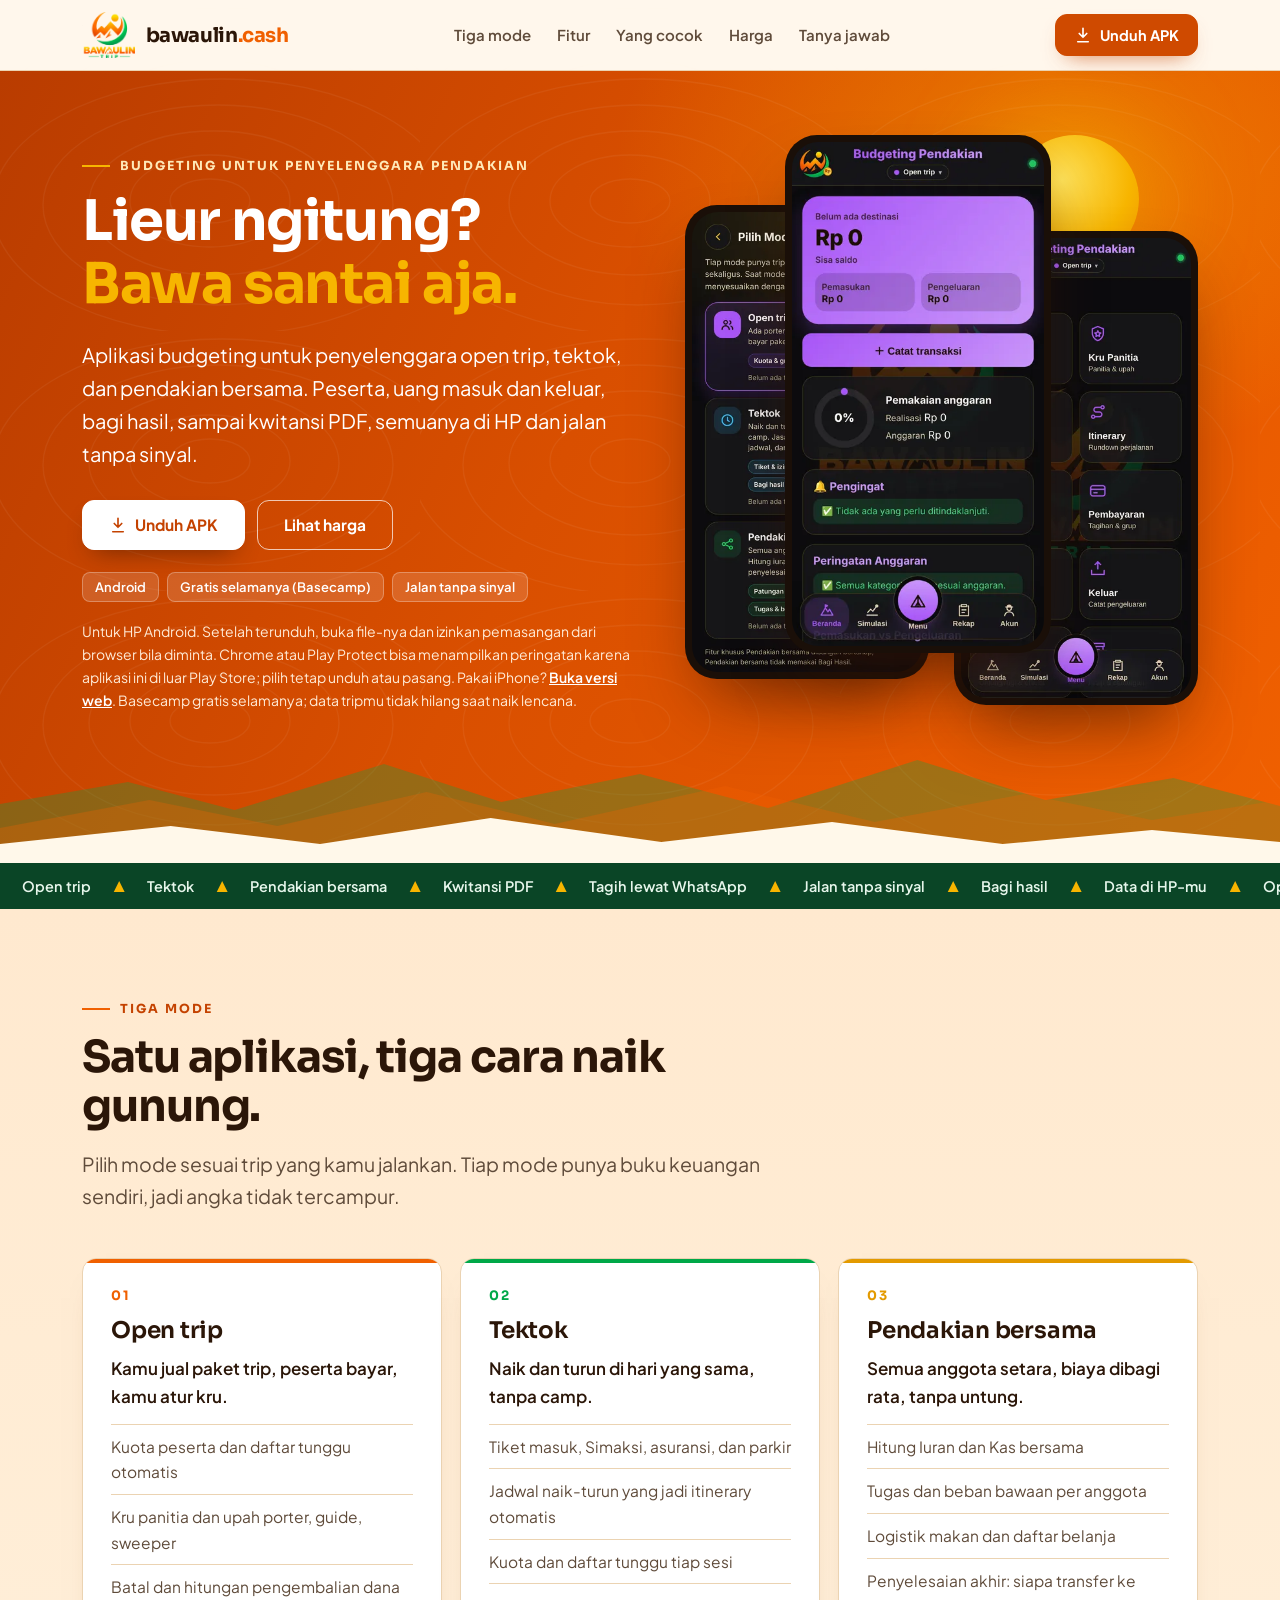
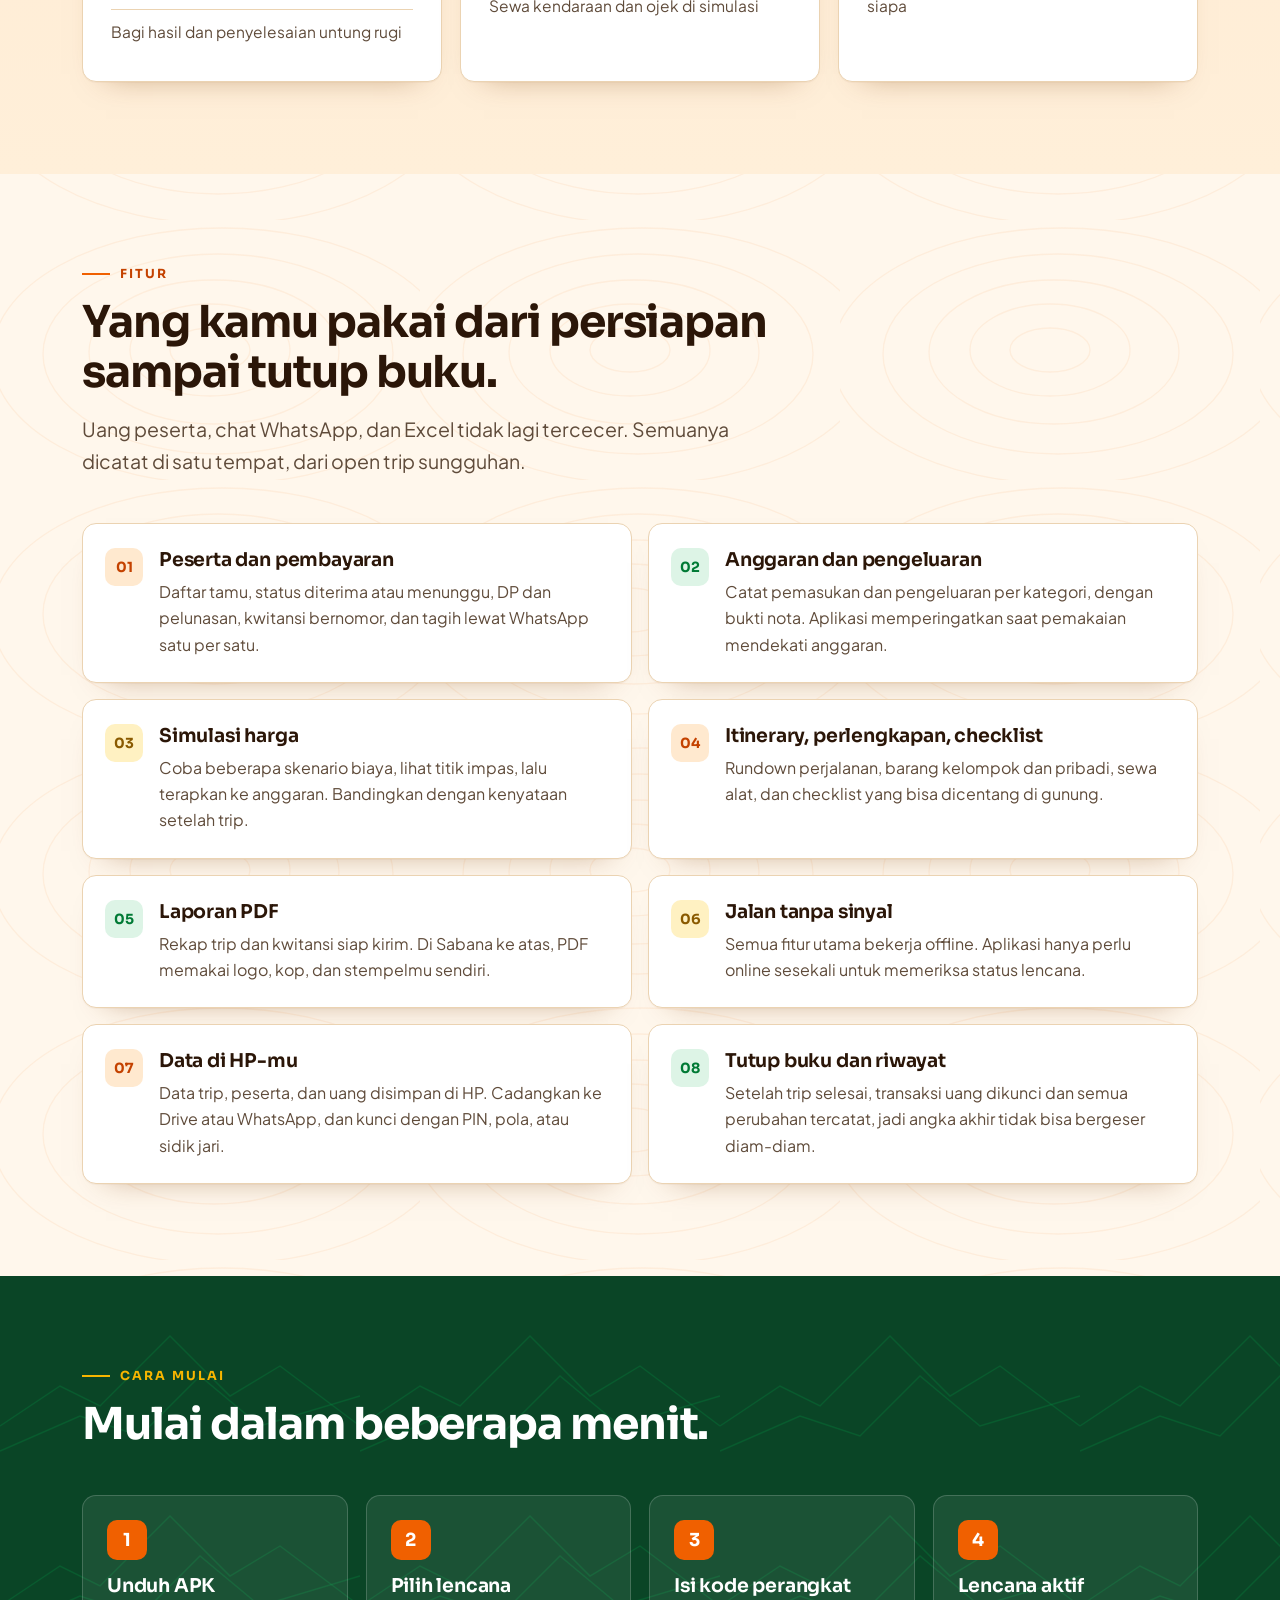
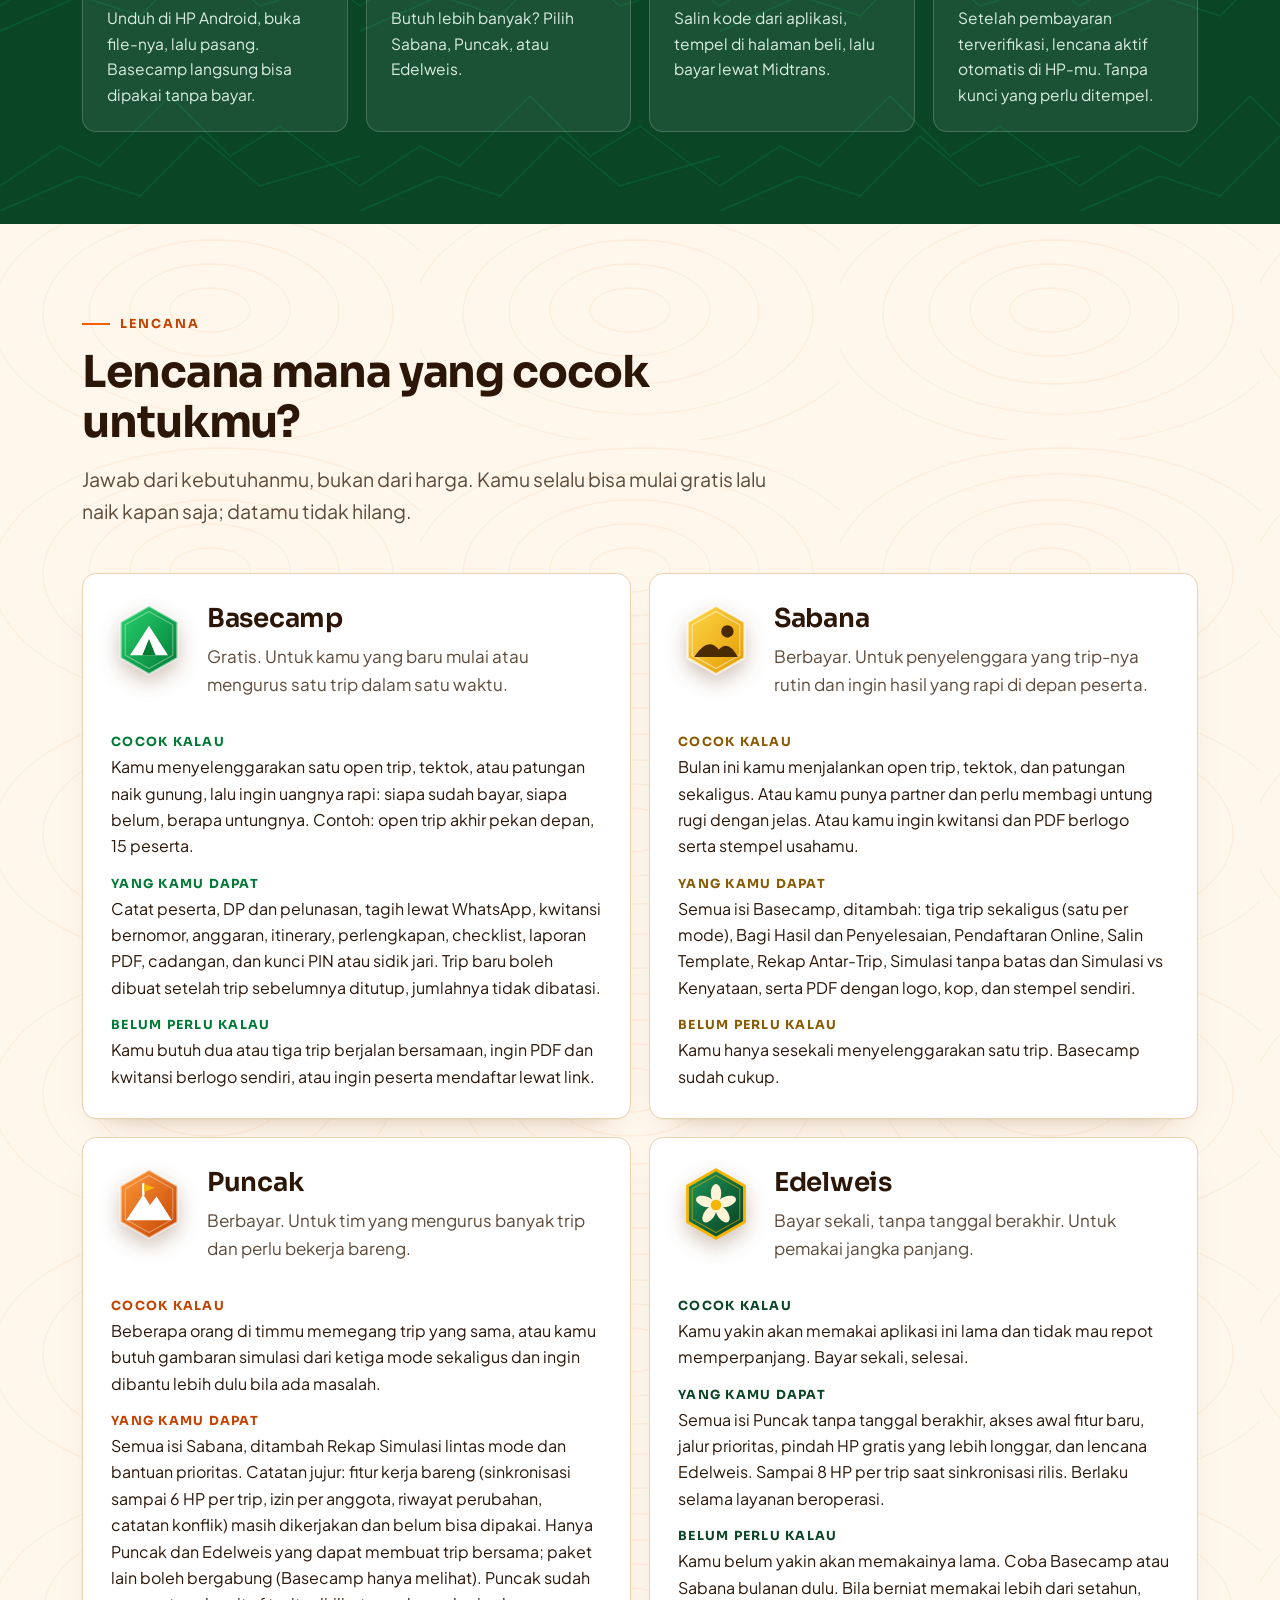
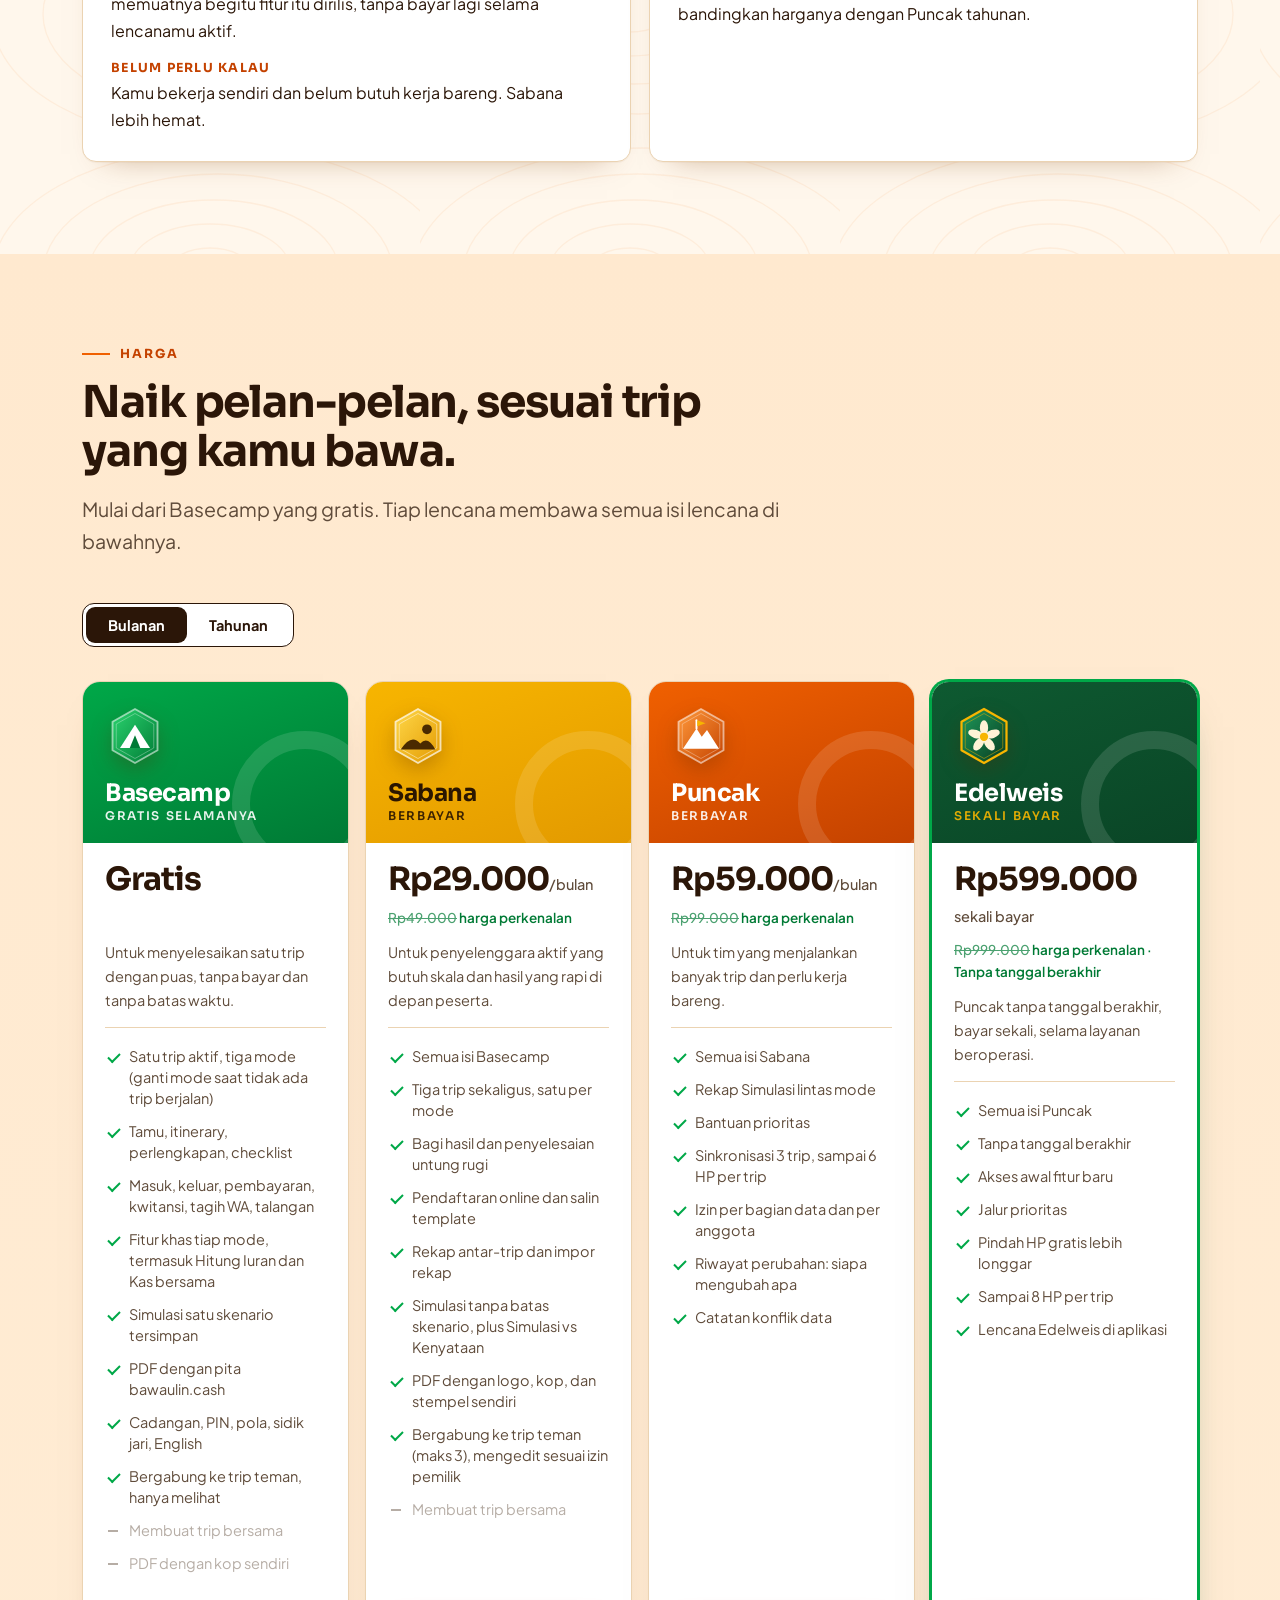
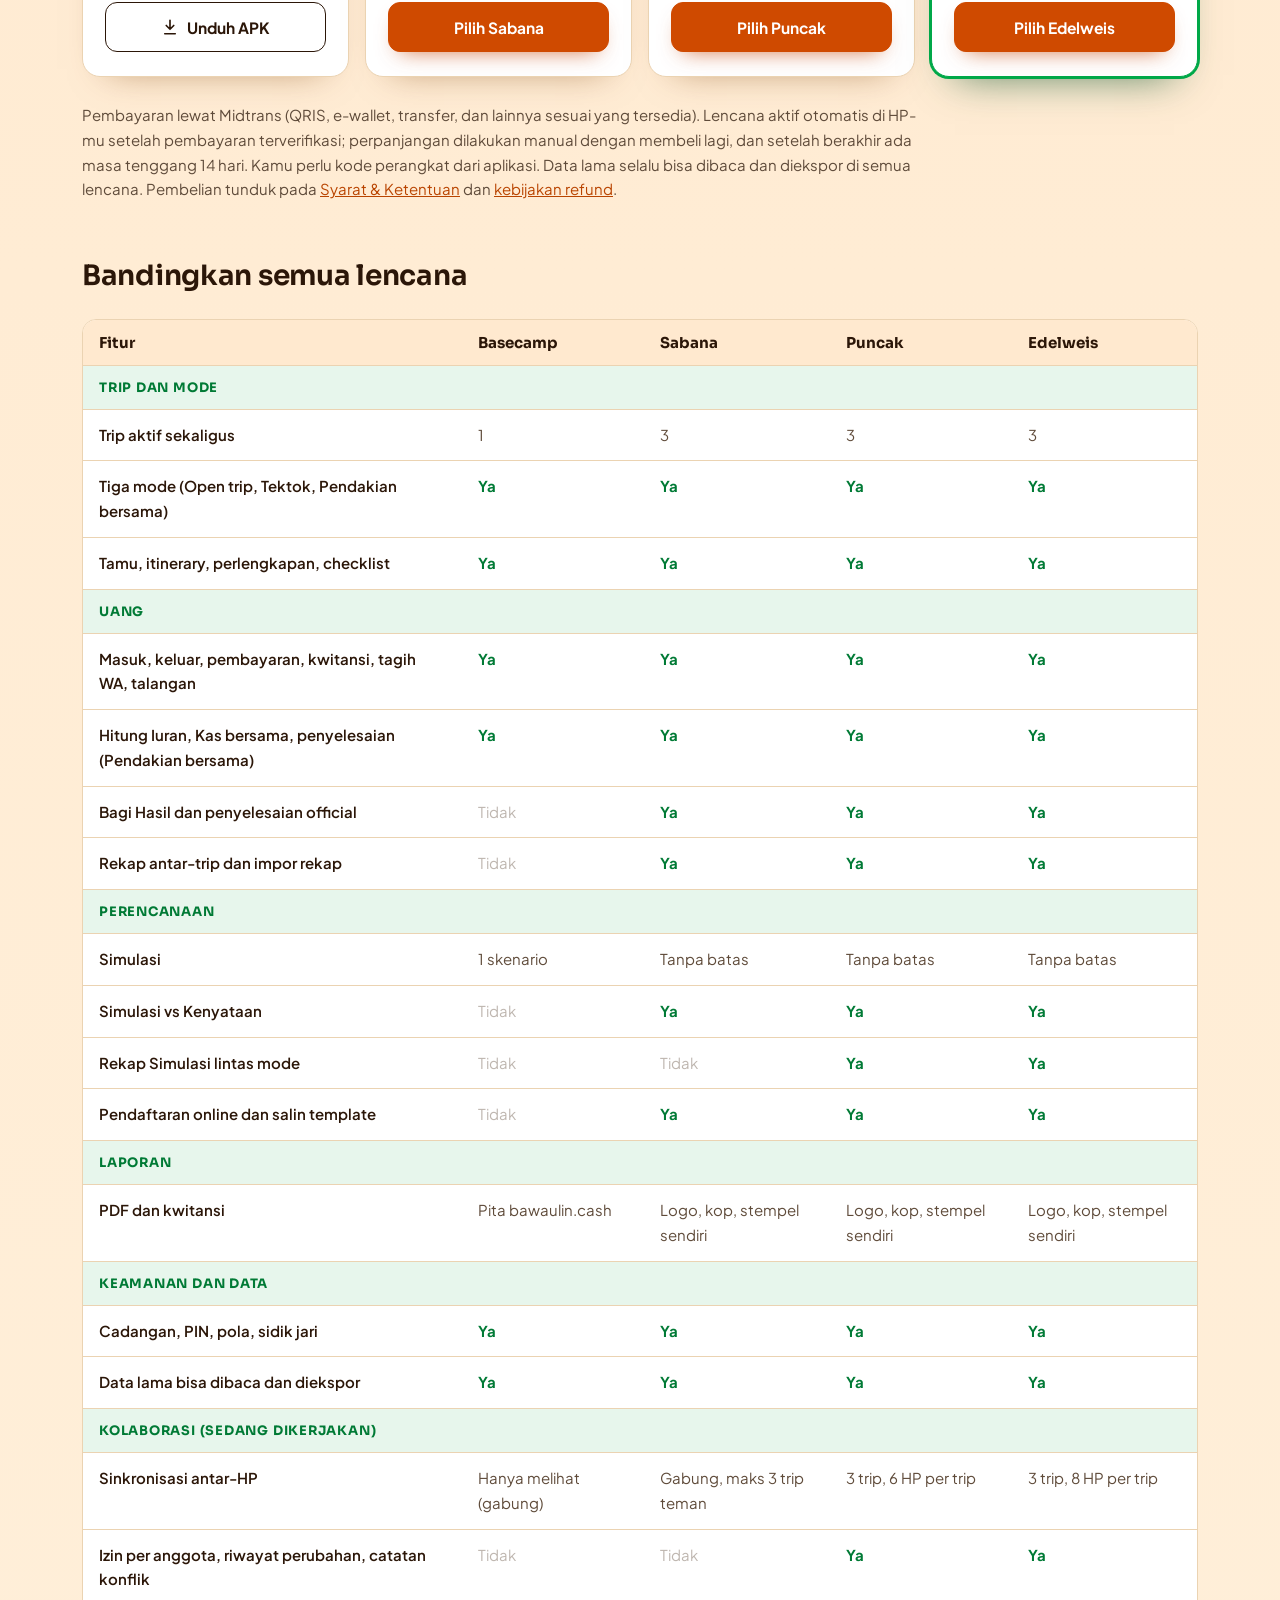
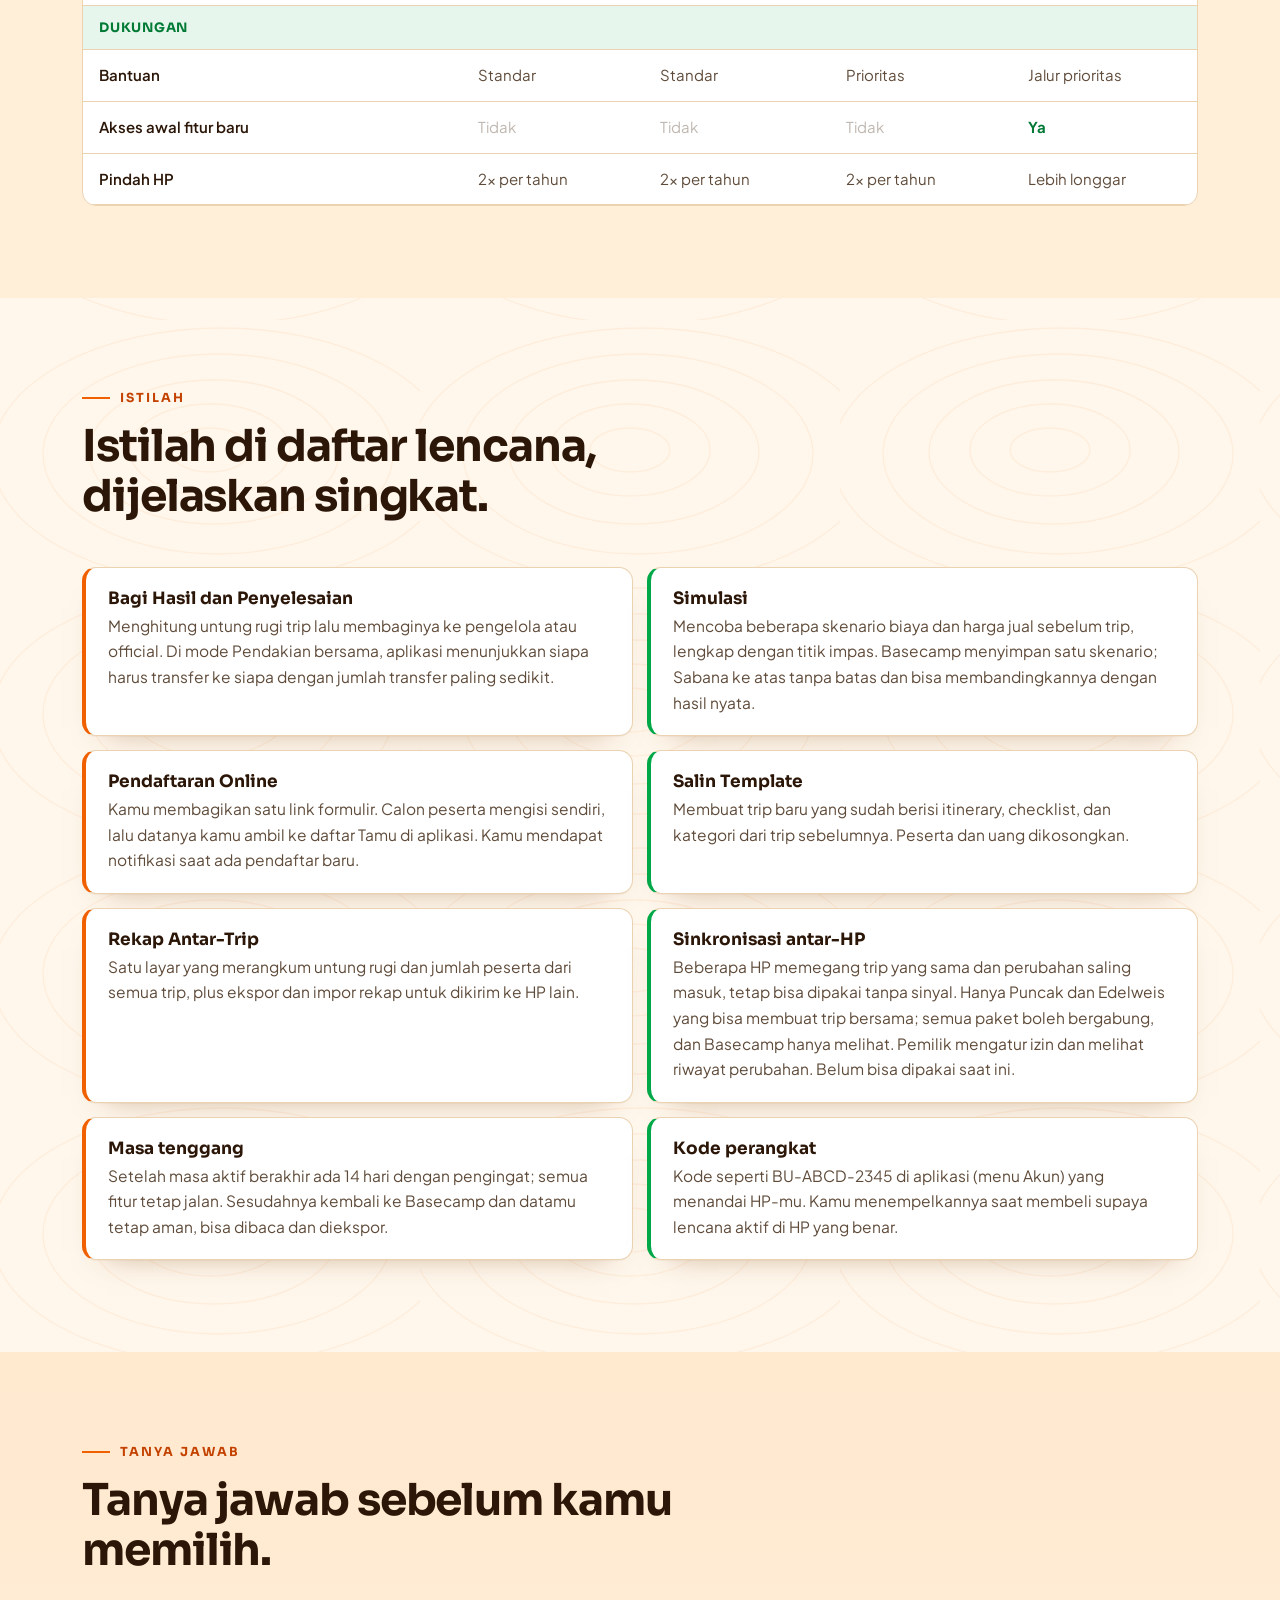
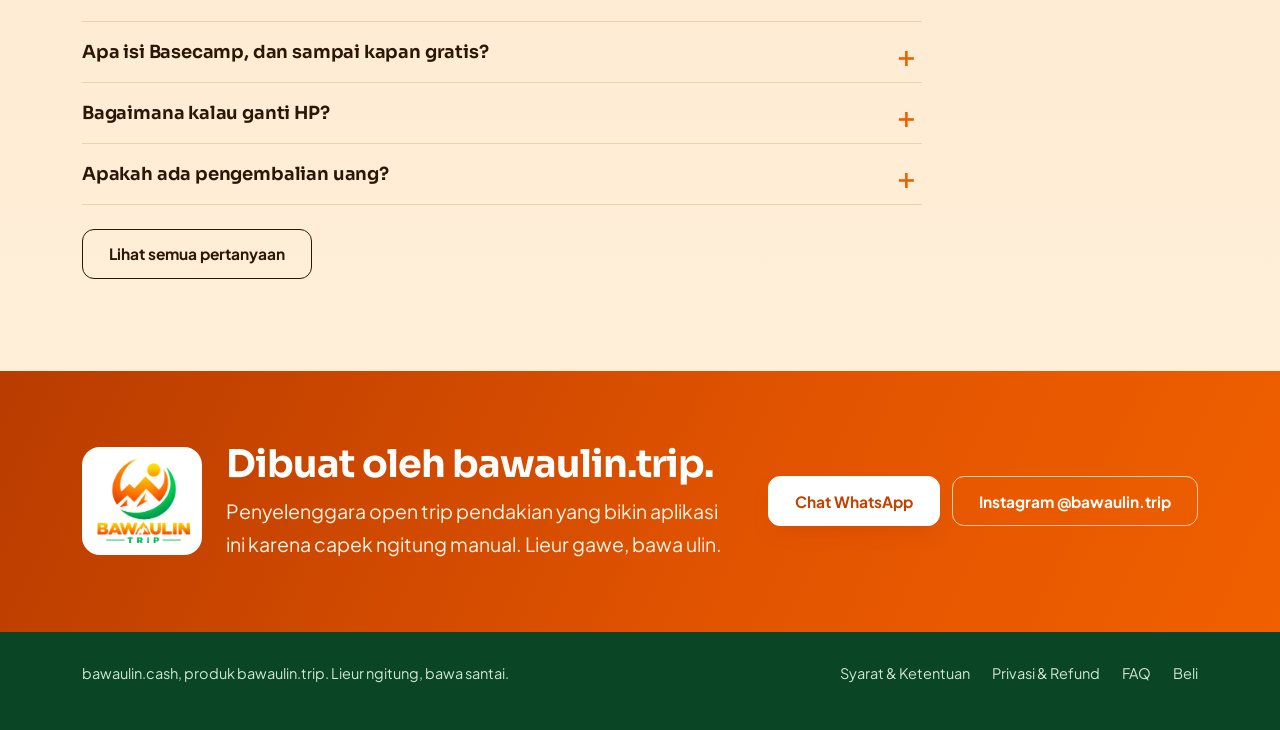
==== index.html @ d1500583 "Add files via upload" ====
<!doctype html><html lang="id"><head><meta charset="utf-8"><meta name="viewport" content="width=device-width, initial-scale=1">
<meta name="theme-color" content="#FFF8EA"><title>bawaulin.cash | Budgeting untuk penyelenggara pendakian</title><meta name="description" content="Aplikasi budgeting untuk penyelenggara open trip, tektok, dan pendakian bersama. Catat peserta dan pembayaran, hitung biaya, bagi hasil, cetak kwitansi. Jalan tanpa sinyal.">
<meta property="og:title" content="bawaulin.cash | Budgeting untuk penyelenggara pendakian"><meta property="og:type" content="website"><link rel="icon" href="favicon.png" type="image/png">
<link rel="preconnect" href="https://fonts.googleapis.com"><link rel="preconnect" href="https://fonts.gstatic.com" crossorigin>
<link rel="stylesheet" href="https://fonts.googleapis.com/css2?family=Plus+Jakarta+Sans:wght@400;500;600;700&family=Sora:wght@600;700;800&display=swap">
<link rel="stylesheet" href="style.css"></head><body>
<svg width="0" height="0" style="position:absolute" aria-hidden="true" focusable="false"><defs>
<linearGradient id="gB" x1="0" y1="0" x2="1" y2="1"><stop offset="0" stop-color="#2BD46F"/><stop offset="1" stop-color="#007A35"/></linearGradient>
<linearGradient id="gS" x1="0" y1="0" x2="1" y2="1"><stop offset="0" stop-color="#FFD84A"/><stop offset="1" stop-color="#E39A00"/></linearGradient>
<linearGradient id="gP" x1="0" y1="0" x2="1" y2="1"><stop offset="0" stop-color="#FF9A3C"/><stop offset="1" stop-color="#C44200"/></linearGradient>
<linearGradient id="gE" x1="0" y1="0" x2="1" y2="1"><stop offset="0" stop-color="#1E9A5B"/><stop offset="1" stop-color="#083B20"/></linearGradient>
<path id="hx" d="M40 4 70 21v38L40 76 10 59V21Z"/><path id="hx2" d="M40 10 65 24v32L40 70 15 56V24Z"/></defs>
<symbol id="lc-b" viewBox="0 0 80 80"><use href="#hx" fill="url(#gB)" stroke="#fff" stroke-opacity=".55" stroke-width="2.5" stroke-linejoin="round"/><use href="#hx2" fill="none" stroke="#fff" stroke-opacity=".35" stroke-width="1.2"/><path d="M40 25 60 56H20Z" fill="#fff"/><path d="M40 39 33 56h14Z" fill="#007A35"/></symbol>
<symbol id="lc-s" viewBox="0 0 80 80"><use href="#hx" fill="url(#gS)" stroke="#fff" stroke-opacity=".7" stroke-width="2.5" stroke-linejoin="round"/><use href="#hx2" fill="none" stroke="#fff" stroke-opacity=".5" stroke-width="1.2"/><circle cx="52" cy="31" r="6.5" fill="#4A2A00"/><path d="M17 58Q31 36 43 50Q53 39 63 58Z" fill="#4A2A00"/></symbol>
<symbol id="lc-p" viewBox="0 0 80 80"><use href="#hx" fill="url(#gP)" stroke="#fff" stroke-opacity=".55" stroke-width="2.5" stroke-linejoin="round"/><use href="#hx2" fill="none" stroke="#fff" stroke-opacity=".35" stroke-width="1.2"/><path d="M16 57 34 30l7 11 7-9 16 25Z" fill="#fff"/><path d="M34 30V19" stroke="#fff" stroke-width="2.6" stroke-linecap="round"/><path d="M35 19l11 4-11 4Z" fill="#F7B500"/></symbol>
<symbol id="lc-e" viewBox="0 0 80 80"><use href="#hx" fill="url(#gE)" stroke="#F7B500" stroke-width="3" stroke-linejoin="round"/><use href="#hx2" fill="none" stroke="#F7B500" stroke-opacity=".5" stroke-width="1.2"/><g fill="#FFF3D6"><ellipse cx="40" cy="29" rx="5.5" ry="10"/><ellipse cx="40" cy="29" rx="5.5" ry="10" transform="rotate(72 40 41)"/><ellipse cx="40" cy="29" rx="5.5" ry="10" transform="rotate(144 40 41)"/><ellipse cx="40" cy="29" rx="5.5" ry="10" transform="rotate(216 40 41)"/><ellipse cx="40" cy="29" rx="5.5" ry="10" transform="rotate(288 40 41)"/></g><circle cx="40" cy="41" r="5.5" fill="#F7B500"/></symbol></svg>
<header class="nav"><div class="w nv"><a class="brand" href="./"><img src="logo.png" alt="bawaulin.trip" width="53" height="46"><span>bawaulin<b>.cash</b></span></a>
<nav class="nl" aria-label="Utama"><a href="./#mode">Tiga mode</a><a href="./#fitur">Fitur</a><a href="./#pilih">Yang cocok</a><a href="./#harga">Harga</a><a href="faq.html">Tanya jawab</a></nav>
<a class="btn sun s" href="bawaulin_cash.apk" download><svg viewBox="0 0 24 24" fill="none" stroke="currentColor" stroke-width="2.2" stroke-linecap="round" stroke-linejoin="round" aria-hidden="true"><path d="M12 3v12m0 0-5-5m5 5 5-5M5 21h14"/></svg>Unduh APK</a></div></header>
<main>
<div class="hero"><div class="sunball" aria-hidden="true"></div><div class="w hg"><div>
<p class="eyb">Budgeting untuk penyelenggara pendakian</p><h1>Lieur ngitung?<br><span class="grad">Bawa santai aja.</span></h1>
<p class="lead">Aplikasi budgeting untuk penyelenggara open trip, tektok, dan pendakian bersama. Peserta, uang masuk dan keluar, bagi hasil, sampai kwitansi PDF, semuanya di HP dan jalan tanpa sinyal.</p>
<div class="cta"><a class="btn sun" href="bawaulin_cash.apk" download><svg viewBox="0 0 24 24" fill="none" stroke="currentColor" stroke-width="2.2" stroke-linecap="round" stroke-linejoin="round" aria-hidden="true"><path d="M12 3v12m0 0-5-5m5 5 5-5M5 21h14"/></svg>Unduh APK</a><a class="btn" href="#harga">Lihat harga</a></div><div class="chips"><span>Android</span><span>Gratis selamanya (Basecamp)</span><span>Jalan tanpa sinyal</span></div>
<p class="note">Untuk HP Android. Setelah terunduh, buka file-nya dan izinkan pemasangan dari browser bila diminta. Chrome atau Play Protect bisa menampilkan peringatan karena aplikasi ini di luar Play Store; pilih tetap unduh atau pasang. Pakai iPhone? <a href="https://bobypn01-star.github.io/bawaulintrip/" style="color:var(--link)">Buka versi web</a>. Basecamp gratis selamanya; data tripmu tidak hilang saat naik lencana.</p></div>
<div class="phones" aria-label="Tampilan aplikasi bawaulin.cash">
<div class="ph a"><img src="shot-a.webp" alt="Layar Pilih Mode: Open trip, Tektok, Pendakian bersama" width="390" height="780"></div>
<div class="ph c"><img src="shot-c.webp" alt="Menu Open trip: Tamu, Kru Panitia, Perlengkapan, Itinerary, Pembayaran" width="390" height="780"></div>
<div class="ph b"><img src="shot-b.webp" alt="Beranda Open trip dengan sisa saldo, pemasukan, pengeluaran, dan pemakaian anggaran" width="390" height="780"></div></div></div>
<svg class="ridge" viewBox="0 0 1200 120" preserveAspectRatio="none" aria-hidden="true"><path d="M0 120V60L120 38 220 66 360 20 470 58 600 30 720 64 860 16 980 56 1100 34 1200 62V120Z" fill="#00A848" fill-opacity=".30"/><path d="M0 120V84L140 56 260 82 400 48 520 80 680 42 820 78 960 50 1080 76 1200 56V120Z" fill="#F06000" fill-opacity=".30"/><path d="M0 120V100L160 82 300 100 460 74 620 98 780 78 940 100 1080 86 1200 98V120Z" fill="#FFF8EA"/></svg></div>
<div class="tick" aria-hidden="true"><div><span>Open trip</span><i>▲</i><span>Tektok</span><i>▲</i><span>Pendakian bersama</span><i>▲</i><span>Kwitansi PDF</span><i>▲</i><span>Tagih lewat WhatsApp</span><i>▲</i><span>Jalan tanpa sinyal</span><i>▲</i><span>Bagi hasil</span><i>▲</i><span>Data di HP-mu</span><i>▲</i><span>Open trip</span><i>▲</i><span>Tektok</span><i>▲</i><span>Pendakian bersama</span><i>▲</i><span>Kwitansi PDF</span><i>▲</i><span>Tagih lewat WhatsApp</span><i>▲</i><span>Jalan tanpa sinyal</span><i>▲</i><span>Bagi hasil</span><i>▲</i><span>Data di HP-mu</span><i>▲</i></div></div>

<section id="mode" class="alt"><div class="w"><div class="sec-head"><p class="eyb">Tiga mode</p><h2>Satu aplikasi, tiga cara naik gunung.</h2><p class="lead">Pilih mode sesuai trip yang kamu jalankan. Tiap mode punya buku keuangan sendiri, jadi angka tidak tercampur.</p></div><div class="modes"><article class="mode" style="--c:#F06000"><div class="no">01</div><h3>Open trip</h3><p class="for">Kamu jual paket trip, peserta bayar, kamu atur kru.</p><ul><li>Kuota peserta dan daftar tunggu otomatis</li><li>Kru panitia dan upah porter, guide, sweeper</li><li>Batal dan hitungan pengembalian dana</li><li>Bagi hasil dan penyelesaian untung rugi</li></ul></article><article class="mode" style="--c:#00A848"><div class="no">02</div><h3>Tektok</h3><p class="for">Naik dan turun di hari yang sama, tanpa camp.</p><ul><li>Tiket masuk, Simaksi, asuransi, dan parkir</li><li>Jadwal naik-turun yang jadi itinerary otomatis</li><li>Kuota dan daftar tunggu tiap sesi</li><li>Sewa kendaraan dan ojek di simulasi</li></ul></article><article class="mode" style="--c:#E39A00"><div class="no">03</div><h3>Pendakian bersama</h3><p class="for">Semua anggota setara, biaya dibagi rata, tanpa untung.</p><ul><li>Hitung Iuran dan Kas bersama</li><li>Tugas dan beban bawaan per anggota</li><li>Logistik makan dan daftar belanja</li><li>Penyelesaian akhir: siapa transfer ke siapa</li></ul></article></div></div></section>

<section id="fitur"><div class="w"><div class="sec-head"><p class="eyb">Fitur</p><h2>Yang kamu pakai dari persiapan sampai tutup buku.</h2><p class="lead">Uang peserta, chat WhatsApp, dan Excel tidak lagi tercecer. Semuanya dicatat di satu tempat, dari open trip sungguhan.</p></div><div class="fg"><div class="f"><span class="ic">01</span><h3>Peserta dan pembayaran</h3><p>Daftar tamu, status diterima atau menunggu, DP dan pelunasan, kwitansi bernomor, dan tagih lewat WhatsApp satu per satu.</p></div><div class="f"><span class="ic">02</span><h3>Anggaran dan pengeluaran</h3><p>Catat pemasukan dan pengeluaran per kategori, dengan bukti nota. Aplikasi memperingatkan saat pemakaian mendekati anggaran.</p></div><div class="f"><span class="ic">03</span><h3>Simulasi harga</h3><p>Coba beberapa skenario biaya, lihat titik impas, lalu terapkan ke anggaran. Bandingkan dengan kenyataan setelah trip.</p></div><div class="f"><span class="ic">04</span><h3>Itinerary, perlengkapan, checklist</h3><p>Rundown perjalanan, barang kelompok dan pribadi, sewa alat, dan checklist yang bisa dicentang di gunung.</p></div><div class="f"><span class="ic">05</span><h3>Laporan PDF</h3><p>Rekap trip dan kwitansi siap kirim. Di Sabana ke atas, PDF memakai logo, kop, dan stempelmu sendiri.</p></div><div class="f"><span class="ic">06</span><h3>Jalan tanpa sinyal</h3><p>Semua fitur utama bekerja offline. Aplikasi hanya perlu online sesekali untuk memeriksa status lencana.</p></div><div class="f"><span class="ic">07</span><h3>Data di HP-mu</h3><p>Data trip, peserta, dan uang disimpan di HP. Cadangkan ke Drive atau WhatsApp, dan kunci dengan PIN, pola, atau sidik jari.</p></div><div class="f"><span class="ic">08</span><h3>Tutup buku dan riwayat</h3><p>Setelah trip selesai, transaksi uang dikunci dan semua perubahan tercatat, jadi angka akhir tidak bisa bergeser diam-diam.</p></div></div></div></section>

<section class="dark" id="cara"><div class="w"><div class="sec-head"><p class="eyb">Cara mulai</p><h2>Mulai dalam beberapa menit.</h2></div><ol class="steps"><li><h3>Unduh APK</h3><p>Unduh di HP Android, buka file-nya, lalu pasang. Basecamp langsung bisa dipakai tanpa bayar.</p></li><li><h3>Pilih lencana</h3><p>Butuh lebih banyak? Pilih Sabana, Puncak, atau Edelweis.</p></li><li><h3>Isi kode perangkat</h3><p>Salin kode dari aplikasi, tempel di halaman beli, lalu bayar lewat Midtrans.</p></li><li><h3>Lencana aktif</h3><p>Setelah pembayaran terverifikasi, lencana aktif otomatis di HP-mu. Tanpa kunci yang perlu ditempel.</p></li></ol></div></section>

<section id="pilih"><div class="w"><div class="sec-head"><p class="eyb">Lencana</p><h2>Lencana mana yang cocok untukmu?</h2><p class="lead">Jawab dari kebutuhanmu, bukan dari harga. Kamu selalu bisa mulai gratis lalu naik kapan saja; datamu tidak hilang.</p></div><div class="gg"><article class="gcard rv" style="--c:#007A35"><svg class="lc" viewBox="0 0 80 80" aria-hidden="true"><use href="#lc-b"/></svg><h3>Basecamp</h3><p class="q">Gratis. Untuk kamu yang baru mulai atau mengurus satu trip dalam satu waktu.</p><dl><dt>Cocok kalau</dt><dd>Kamu menyelenggarakan satu open trip, tektok, atau patungan naik gunung, lalu ingin uangnya rapi: siapa sudah bayar, siapa belum, berapa untungnya. Contoh: open trip akhir pekan depan, 15 peserta.</dd><dt>Yang kamu dapat</dt><dd>Catat peserta, DP dan pelunasan, tagih lewat WhatsApp, kwitansi bernomor, anggaran, itinerary, perlengkapan, checklist, laporan PDF, cadangan, dan kunci PIN atau sidik jari. Trip baru boleh dibuat setelah trip sebelumnya ditutup, jumlahnya tidak dibatasi.</dd><dt>Belum perlu kalau</dt><dd>Kamu butuh dua atau tiga trip berjalan bersamaan, ingin PDF dan kwitansi berlogo sendiri, atau ingin peserta mendaftar lewat link.</dd></dl></article><article class="gcard rv" style="--c:#8A5A00"><svg class="lc" viewBox="0 0 80 80" aria-hidden="true"><use href="#lc-s"/></svg><h3>Sabana</h3><p class="q">Berbayar. Untuk penyelenggara yang trip-nya rutin dan ingin hasil yang rapi di depan peserta.</p><dl><dt>Cocok kalau</dt><dd>Bulan ini kamu menjalankan open trip, tektok, dan patungan sekaligus. Atau kamu punya partner dan perlu membagi untung rugi dengan jelas. Atau kamu ingin kwitansi dan PDF berlogo serta stempel usahamu.</dd><dt>Yang kamu dapat</dt><dd>Semua isi Basecamp, ditambah: tiga trip sekaligus (satu per mode), Bagi Hasil dan Penyelesaian, Pendaftaran Online, Salin Template, Rekap Antar-Trip, Simulasi tanpa batas dan Simulasi vs Kenyataan, serta PDF dengan logo, kop, dan stempel sendiri.</dd><dt>Belum perlu kalau</dt><dd>Kamu hanya sesekali menyelenggarakan satu trip. Basecamp sudah cukup.</dd></dl></article><article class="gcard rv" style="--c:#C44200"><svg class="lc" viewBox="0 0 80 80" aria-hidden="true"><use href="#lc-p"/></svg><h3>Puncak</h3><p class="q">Berbayar. Untuk tim yang mengurus banyak trip dan perlu bekerja bareng.</p><dl><dt>Cocok kalau</dt><dd>Beberapa orang di timmu memegang trip yang sama, atau kamu butuh gambaran simulasi dari ketiga mode sekaligus dan ingin dibantu lebih dulu bila ada masalah.</dd><dt>Yang kamu dapat</dt><dd>Semua isi Sabana, ditambah Rekap Simulasi lintas mode dan bantuan prioritas. Catatan jujur: fitur kerja bareng (sinkronisasi sampai 6 HP per trip, izin per anggota, riwayat perubahan, catatan konflik) masih dikerjakan dan belum bisa dipakai. Hanya Puncak dan Edelweis yang dapat membuat trip bersama; paket lain boleh bergabung (Basecamp hanya melihat). Puncak sudah memuatnya begitu fitur itu dirilis, tanpa bayar lagi selama lencanamu aktif.</dd><dt>Belum perlu kalau</dt><dd>Kamu bekerja sendiri dan belum butuh kerja bareng. Sabana lebih hemat.</dd></dl></article><article class="gcard rv" style="--c:#0A4526"><svg class="lc" viewBox="0 0 80 80" aria-hidden="true"><use href="#lc-e"/></svg><h3>Edelweis</h3><p class="q">Bayar sekali, tanpa tanggal berakhir. Untuk pemakai jangka panjang.</p><dl><dt>Cocok kalau</dt><dd>Kamu yakin akan memakai aplikasi ini lama dan tidak mau repot memperpanjang. Bayar sekali, selesai.</dd><dt>Yang kamu dapat</dt><dd>Semua isi Puncak tanpa tanggal berakhir, akses awal fitur baru, jalur prioritas, pindah HP gratis yang lebih longgar, dan lencana Edelweis. Sampai 8 HP per trip saat sinkronisasi rilis. Berlaku selama layanan beroperasi.</dd><dt>Belum perlu kalau</dt><dd>Kamu belum yakin akan memakainya lama. Coba Basecamp atau Sabana bulanan dulu. Bila berniat memakai lebih dari setahun, bandingkan harganya dengan Puncak tahunan.</dd></dl></article></div></div></section>

<section id="harga" class="alt"><div class="w"><div class="sec-head"><p class="eyb">Harga</p><h2>Naik pelan-pelan, sesuai trip yang kamu bawa.</h2><p class="lead">Mulai dari Basecamp yang gratis. Tiap lencana membawa semua isi lencana di bawahnya.</p></div>
<div class="toggle" role="group" aria-label="Periode tagihan"><button type="button" id="bBln" aria-pressed="true">Bulanan</button><button type="button" id="bThn" aria-pressed="false">Tahunan</button></div>
<div class="tiers"><article class="tier basecamp"><div class="top"><svg class="lc m" viewBox="0 0 80 80" aria-hidden="true"><use href="#lc-b"/></svg><div class="nm">Basecamp</div><div class="tg">Gratis selamanya</div></div><div class="bd"><div class="price">Gratis</div><div class="save">&nbsp;</div><p class="who">Untuk menyelesaikan satu trip dengan puas, tanpa bayar dan tanpa batas waktu.</p><ul><li>Satu trip aktif, tiga mode (ganti mode saat tidak ada trip berjalan)</li><li>Tamu, itinerary, perlengkapan, checklist</li><li>Masuk, keluar, pembayaran, kwitansi, tagih WA, talangan</li><li>Fitur khas tiap mode, termasuk Hitung Iuran dan Kas bersama</li><li>Simulasi satu skenario tersimpan</li><li>PDF dengan pita bawaulin.cash</li><li>Cadangan, PIN, pola, sidik jari, English</li><li>Bergabung ke trip teman, hanya melihat</li><li class="no">Membuat trip bersama</li><li class="no">PDF dengan kop sendiri</li></ul><a class="btn" href="bawaulin_cash.apk" download><svg viewBox="0 0 24 24" fill="none" stroke="currentColor" stroke-width="2.2" stroke-linecap="round" stroke-linejoin="round" aria-hidden="true"><path d="M12 3v12m0 0-5-5m5 5 5-5M5 21h14"/></svg>Unduh APK</a></div></article><article class="tier sabana"><div class="top"><svg class="lc m" viewBox="0 0 80 80" aria-hidden="true"><use href="#lc-s"/></svg><div class="nm">Sabana</div><div class="tg">Berbayar</div></div><div class="bd"><div class="price" data-k="sabana">Rp<span class="n"></span><small class="u"></small></div><div class="save" data-k="sabana"></div><p class="who">Untuk penyelenggara aktif yang butuh skala dan hasil yang rapi di depan peserta.</p><ul><li>Semua isi Basecamp</li><li>Tiga trip sekaligus, satu per mode</li><li>Bagi hasil dan penyelesaian untung rugi</li><li>Pendaftaran online dan salin template</li><li>Rekap antar-trip dan impor rekap</li><li>Simulasi tanpa batas skenario, plus Simulasi vs Kenyataan</li><li>PDF dengan logo, kop, dan stempel sendiri</li><li>Bergabung ke trip teman (maks 3), mengedit sesuai izin pemilik</li><li class="no">Membuat trip bersama</li></ul><a class="btn sun" data-paket="sabana" href="beli.html?paket=sabana&amp;per=bulan">Pilih Sabana</a></div></article><article class="tier puncak"><div class="top"><svg class="lc m" viewBox="0 0 80 80" aria-hidden="true"><use href="#lc-p"/></svg><div class="nm">Puncak</div><div class="tg">Berbayar</div></div><div class="bd"><div class="price" data-k="puncak">Rp<span class="n"></span><small class="u"></small></div><div class="save" data-k="puncak"></div><p class="who">Untuk tim yang menjalankan banyak trip dan perlu kerja bareng.</p><ul><li>Semua isi Sabana</li><li>Rekap Simulasi lintas mode</li><li>Bantuan prioritas</li><li>Sinkronisasi 3 trip, sampai 6 HP per trip</li><li>Izin per bagian data dan per anggota</li><li>Riwayat perubahan: siapa mengubah apa</li><li>Catatan konflik data</li></ul><a class="btn sun" data-paket="puncak" href="beli.html?paket=puncak&amp;per=bulan">Pilih Puncak</a></div></article><article class="tier edelweis"><div class="top"><svg class="lc m" viewBox="0 0 80 80" aria-hidden="true"><use href="#lc-e"/></svg><div class="nm">Edelweis</div><div class="tg">Sekali bayar</div></div><div class="bd"><div class="price" data-k="edelweis">Rp<span class="n"></span><small class="u"></small></div><div class="save" data-k="edelweis"></div><p class="who">Puncak tanpa tanggal berakhir, bayar sekali, selama layanan beroperasi.</p><ul><li>Semua isi Puncak</li><li>Tanpa tanggal berakhir</li><li>Akses awal fitur baru</li><li>Jalur prioritas</li><li>Pindah HP gratis lebih longgar</li><li>Sampai 8 HP per trip</li><li>Lencana Edelweis di aplikasi</li></ul><a class="btn sun" data-paket="edelweis" href="beli.html?paket=edelweis">Pilih Edelweis</a></div></article></div>
<p class="pnote">Pembayaran lewat Midtrans (QRIS, e-wallet, transfer, dan lainnya sesuai yang tersedia). Lencana aktif otomatis di HP-mu setelah pembayaran terverifikasi; perpanjangan dilakukan manual dengan membeli lagi, dan setelah berakhir ada masa tenggang 14 hari. Kamu perlu kode perangkat dari aplikasi. Data lama selalu bisa dibaca dan diekspor di semua lencana. Pembelian tunduk pada <a href="syarat.html" style="color:var(--link)">Syarat &amp; Ketentuan</a> dan <a href="privasi.html#refund" style="color:var(--link)">kebijakan refund</a>.</p>
<h3 style="margin-top:56px;font-size:28px">Bandingkan semua lencana</h3><div class="cmpw"><table><thead><tr><th>Fitur</th><th>Basecamp</th><th>Sabana</th><th>Puncak</th><th>Edelweis</th></tr></thead><tbody><tr class="g"><th colspan="5">Trip dan mode</th></tr><tr><th scope="row">Trip aktif sekaligus</th><td>1</td><td>3</td><td>3</td><td>3</td></tr><tr><th scope="row">Tiga mode (Open trip, Tektok, Pendakian bersama)</th><td class="y">Ya</td><td class="y">Ya</td><td class="y">Ya</td><td class="y">Ya</td></tr><tr><th scope="row">Tamu, itinerary, perlengkapan, checklist</th><td class="y">Ya</td><td class="y">Ya</td><td class="y">Ya</td><td class="y">Ya</td></tr><tr class="g"><th colspan="5">Uang</th></tr><tr><th scope="row">Masuk, keluar, pembayaran, kwitansi, tagih WA, talangan</th><td class="y">Ya</td><td class="y">Ya</td><td class="y">Ya</td><td class="y">Ya</td></tr><tr><th scope="row">Hitung Iuran, Kas bersama, penyelesaian (Pendakian bersama)</th><td class="y">Ya</td><td class="y">Ya</td><td class="y">Ya</td><td class="y">Ya</td></tr><tr><th scope="row">Bagi Hasil dan penyelesaian official</th><td class="n">Tidak</td><td class="y">Ya</td><td class="y">Ya</td><td class="y">Ya</td></tr><tr><th scope="row">Rekap antar-trip dan impor rekap</th><td class="n">Tidak</td><td class="y">Ya</td><td class="y">Ya</td><td class="y">Ya</td></tr><tr class="g"><th colspan="5">Perencanaan</th></tr><tr><th scope="row">Simulasi</th><td>1 skenario</td><td>Tanpa batas</td><td>Tanpa batas</td><td>Tanpa batas</td></tr><tr><th scope="row">Simulasi vs Kenyataan</th><td class="n">Tidak</td><td class="y">Ya</td><td class="y">Ya</td><td class="y">Ya</td></tr><tr><th scope="row">Rekap Simulasi lintas mode</th><td class="n">Tidak</td><td class="n">Tidak</td><td class="y">Ya</td><td class="y">Ya</td></tr><tr><th scope="row">Pendaftaran online dan salin template</th><td class="n">Tidak</td><td class="y">Ya</td><td class="y">Ya</td><td class="y">Ya</td></tr><tr class="g"><th colspan="5">Laporan</th></tr><tr><th scope="row">PDF dan kwitansi</th><td>Pita bawaulin.cash</td><td>Logo, kop, stempel sendiri</td><td>Logo, kop, stempel sendiri</td><td>Logo, kop, stempel sendiri</td></tr><tr class="g"><th colspan="5">Keamanan dan data</th></tr><tr><th scope="row">Cadangan, PIN, pola, sidik jari</th><td class="y">Ya</td><td class="y">Ya</td><td class="y">Ya</td><td class="y">Ya</td></tr><tr><th scope="row">Data lama bisa dibaca dan diekspor</th><td class="y">Ya</td><td class="y">Ya</td><td class="y">Ya</td><td class="y">Ya</td></tr><tr class="g"><th colspan="5">Kolaborasi (sedang dikerjakan)</th></tr><tr><th scope="row">Sinkronisasi antar-HP</th><td>Hanya melihat (gabung)</td><td>Gabung, maks 3 trip teman</td><td>3 trip, 6 HP per trip</td><td>3 trip, 8 HP per trip</td></tr><tr><th scope="row">Izin per anggota, riwayat perubahan, catatan konflik</th><td class="n">Tidak</td><td class="n">Tidak</td><td class="y">Ya</td><td class="y">Ya</td></tr><tr class="g"><th colspan="5">Dukungan</th></tr><tr><th scope="row">Bantuan</th><td>Standar</td><td>Standar</td><td>Prioritas</td><td>Jalur prioritas</td></tr><tr><th scope="row">Akses awal fitur baru</th><td class="n">Tidak</td><td class="n">Tidak</td><td class="n">Tidak</td><td class="y">Ya</td></tr><tr><th scope="row">Pindah HP</th><td>2x per tahun</td><td>2x per tahun</td><td>2x per tahun</td><td>Lebih longgar</td></tr></tbody></table></div></div></section>

<section id="istilah"><div class="w"><div class="sec-head"><p class="eyb">Istilah</p><h2>Istilah di daftar lencana, dijelaskan singkat.</h2></div><div class="terms"><div class="term rv"><b>Bagi Hasil dan Penyelesaian</b><p>Menghitung untung rugi trip lalu membaginya ke pengelola atau official. Di mode Pendakian bersama, aplikasi menunjukkan siapa harus transfer ke siapa dengan jumlah transfer paling sedikit.</p></div><div class="term rv"><b>Simulasi</b><p>Mencoba beberapa skenario biaya dan harga jual sebelum trip, lengkap dengan titik impas. Basecamp menyimpan satu skenario; Sabana ke atas tanpa batas dan bisa membandingkannya dengan hasil nyata.</p></div><div class="term rv"><b>Pendaftaran Online</b><p>Kamu membagikan satu link formulir. Calon peserta mengisi sendiri, lalu datanya kamu ambil ke daftar Tamu di aplikasi. Kamu mendapat notifikasi saat ada pendaftar baru.</p></div><div class="term rv"><b>Salin Template</b><p>Membuat trip baru yang sudah berisi itinerary, checklist, dan kategori dari trip sebelumnya. Peserta dan uang dikosongkan.</p></div><div class="term rv"><b>Rekap Antar-Trip</b><p>Satu layar yang merangkum untung rugi dan jumlah peserta dari semua trip, plus ekspor dan impor rekap untuk dikirim ke HP lain.</p></div><div class="term rv"><b>Sinkronisasi antar-HP</b><p>Beberapa HP memegang trip yang sama dan perubahan saling masuk, tetap bisa dipakai tanpa sinyal. Hanya Puncak dan Edelweis yang bisa membuat trip bersama; semua paket boleh bergabung, dan Basecamp hanya melihat. Pemilik mengatur izin dan melihat riwayat perubahan. Belum bisa dipakai saat ini.</p></div><div class="term rv"><b>Masa tenggang</b><p>Setelah masa aktif berakhir ada 14 hari dengan pengingat; semua fitur tetap jalan. Sesudahnya kembali ke Basecamp dan datamu tetap aman, bisa dibaca dan diekspor.</p></div><div class="term rv"><b>Kode perangkat</b><p>Kode seperti BU-ABCD-2345 di aplikasi (menu Akun) yang menandai HP-mu. Kamu menempelkannya saat membeli supaya lencana aktif di HP yang benar.</p></div></div></div></section>

<section class="alt" id="faq"><div class="w"><div class="sec-head"><p class="eyb">Tanya jawab</p><h2>Tanya jawab sebelum kamu memilih.</h2></div><div class="faq"><details><summary>Apa isi Basecamp, dan sampai kapan gratis?</summary><p>Basecamp gratis tanpa batas waktu: satu trip aktif di tiga mode dengan semua fitur dasar. Trip baru boleh dibuat setelah trip sebelumnya ditutup, jumlahnya tidak dibatasi.</p></details><details><summary>Bagaimana kalau ganti HP?</summary><p>Lencana melekat pada kode perangkat, jadi HP baru perlu dipindahkan lencananya. Hubungi kami lewat <a href="https://wa.me/6289618805100?text=Halo%20bawaulin.cash%2C%20saya%20mau%20pindah%20lencana%20ke%20HP%20baru.">WhatsApp</a> dengan kode perangkat HP lama dan HP baru plus bukti pembelian. Pemindahan gratis, maksimal 2 kali per tahun, dan lebih longgar untuk Edelweis. HP hilang atau rusak kami bantu. Data trip tidak ikut pindah sendiri, jadi cadangkan dulu di HP lama lalu pulihkan di HP baru.</p></details><details><summary>Apakah ada pengembalian uang?</summary><p>Ini produk digital, jadi pembayaran yang sudah diterima tidak dikembalikan, kecuali lencana gagal diaktifkan karena kesalahan di pihak kami. Tidak berlaku untuk salah ketik kode, HP tidak cocok, atau berubah pikiran. Rincian dan cara mengajukan ada di <a href="privasi.html#refund">Kebijakan refund</a>.</p></details></div><p style="margin-top:24px"><a class="btn" href="faq.html">Lihat semua pertanyaan</a></p></div></section>

<section class="orange" id="kontak" style="padding:72px 0"><div class="w by"><div class="t"><div class="lg"><img src="logo.png" alt="Logo bawaulin.trip" width="96" height="84"></div><div><h2 style="font-size:clamp(26px,3.2vw,38px)">Dibuat oleh bawaulin.trip.</h2><p class="lead" style="margin-top:10px;max-width:40ch">Penyelenggara open trip pendakian yang bikin aplikasi ini karena capek ngitung manual. Lieur gawe, bawa ulin.</p></div></div>
<div class="cta"><a class="btn sun" href="https://wa.me/6289618805100?text=Halo%20bawaulin.cash%2C%20saya%20mau%20tanya%20soal%20aplikasinya.">Chat WhatsApp</a><a class="btn" href="https://www.instagram.com/bawaulin.trip">Instagram @bawaulin.trip</a></div></div></section></main><script>(function(){document.documentElement.className+=' js';try{var els=document.querySelectorAll('.mode,.f,.tier,.steps li');els.forEach(function(e){e.classList.add('rv')});if('IntersectionObserver' in window){var io=new IntersectionObserver(function(a){a.forEach(function(x){if(x.isIntersecting){x.target.classList.add('in');io.unobserve(x.target)}})},{threshold:.12});document.querySelectorAll('.rv').forEach(function(e){io.observe(e)})}else document.querySelectorAll('.rv').forEach(function(e){e.classList.add('in')})}catch(e){}
var SRV='https://eqrubezljxejfnjgqigb.supabase.co/functions/v1/hyper-action';
/* Catat unduhan APK (tanpa data pribadi). ref = kode pengajak dari ?ref=, hanya bila bentuknya kode perangkat. */
(function(){var ref='';try{var r=(new URLSearchParams(location.search).get('ref')||'').toUpperCase();if(/^BU-[A-HJ-NP-Z2-9]{4}-[A-HJ-NP-Z2-9]{4}$/.test(r))ref=r}catch(e){}
function dl(){try{fetch(SRV,{method:'POST',headers:{'Content-Type':'text/plain'},keepalive:true,body:JSON.stringify({a:'dl_catat',ref:ref})}).catch(function(){})}catch(e){}}
Array.prototype.forEach.call(document.querySelectorAll('a[href$=".apk"]'),function(a){a.addEventListener('click',dl)})})();
var H={sabana_bulan:{normal:49000,jual:29000},sabana_tahun:{normal:399000,jual:239000},puncak_bulan:{normal:99000,jual:59000},puncak_tahun:{normal:799000,jual:479000},edelweis_sekali:{normal:999000,jual:599000}};
var bln=document.getElementById('bBln'),thn=document.getElementById('bThn'),tahun=false;
var nf=function(n){return new Intl.NumberFormat('id-ID').format(n)},rp=function(n){return 'Rp'+nf(n)};
function paint(){bln.setAttribute('aria-pressed',String(!tahun));thn.setAttribute('aria-pressed',String(tahun));
['sabana','puncak','edelweis'].forEach(function(k){var key=k==='edelweis'?'edelweis_sekali':k+(tahun?'_tahun':'_bulan'),h=H[key];if(!h)return;
var p=document.querySelector('.price[data-k="'+k+'"]'),s=document.querySelector('.save[data-k="'+k+'"]'),a=document.querySelector('[data-paket="'+k+'"]');
p.querySelector('.n').textContent=nf(h.jual);p.querySelector('.u').textContent=k==='edelweis'?' sekali bayar':(tahun?'/tahun':'/bulan');
var t=[];if(h.normal>h.jual)t.push('<s>'+rp(h.normal)+'</s> harga perkenalan');
if(k==='edelweis')t.push('Tanpa tanggal berakhir');else if(tahun&&H[k+'_bulan']){var d=Math.round((1-h.jual/(12*H[k+'_bulan'].jual))*100);if(d>0)t.push('Hemat sekitar '+d+'%');}
s.innerHTML=t.join(' · ')||'&nbsp;';if(a&&k!=='edelweis')a.href='beli.html?paket='+k+'&per='+(tahun?'tahun':'bulan');});}
bln.onclick=function(){tahun=false;paint()};thn.onclick=function(){tahun=true;paint()};paint();
try{fetch(SRV,{method:'POST',headers:{'Content-Type':'text/plain'},body:JSON.stringify({a:'harga_info',v:'web'})}).then(function(r){return r.json()}).then(function(j){
if(!j||!j.ok||!j.harga)return;Object.keys(H).forEach(function(k){var x=j.harga[k];if(x&&x.jual>0&&x.normal>=x.jual)H[k]={normal:x.normal,jual:x.jual};});paint();}).catch(function(){});}catch(e){}})();</script><footer><div class="w"><span>bawaulin.cash, produk bawaulin.trip. Lieur ngitung, bawa santai.</span>
<nav aria-label="Dokumen"><a href="syarat.html">Syarat &amp; Ketentuan</a><a href="privasi.html">Privasi &amp; Refund</a><a href="faq.html">FAQ</a><a href="beli.html">Beli</a></nav></div></footer></body></html>
---- style.css ----
:root{--bg:#FFF7EC;--bg2:#FFE9CF;--card:#fff;--ink:#2B1608;--mut:#5F4B3A;--line:#EBD3B2;--sun:#F7B500;--fire:#F06000;--fired:#C44200;--btn:#CF4A00;--leaf:#00A848;--leafd:#007A35;--forest:#0A4526;--forest2:#0E5A31;--link:#B94400;--r:14px;--f:'Plus Jakarta Sans',system-ui,sans-serif;--h:'Sora','Plus Jakarta Sans',system-ui,sans-serif}
*{box-sizing:border-box}html{scroll-behavior:smooth}
body{margin:0;color:var(--ink);font:400 17px/1.65 var(--f);-webkit-font-smoothing:antialiased;overflow-x:hidden;background:var(--bg) url("data:image/svg+xml,%3Csvg xmlns='http://www.w3.org/2000/svg' width='420' height='260' fill='none' stroke='%23F06000' stroke-opacity='.07' stroke-width='1.3'%3E%3Cellipse cx='210' cy='130' rx='40' ry='22'/%3E%3Cellipse cx='210' cy='130' rx='80' ry='46'/%3E%3Cellipse cx='214' cy='132' rx='125' ry='72'/%3E%3Cellipse cx='218' cy='134' rx='175' ry='100'/%3E%3Cellipse cx='222' cy='136' rx='230' ry='128'/%3E%3C/svg%3E")}
[id]{scroll-margin-top:84px}img{max-width:100%;display:block}a{color:inherit}p{margin:0}
:focus-visible{outline:3px solid var(--fire);outline-offset:3px;border-radius:6px}
h1,h2,h3{font-family:var(--h);margin:0;letter-spacing:-.025em;line-height:1.12}
h1{font-size:clamp(34px,4.5vw,56px);font-weight:700}h2{font-size:clamp(28px,3.8vw,44px);font-weight:700}h3{font-size:19px;font-weight:650;letter-spacing:-.01em;line-height:1.3}
.w{max-width:1160px;margin:0 auto;padding:0 22px}.lead{font-size:clamp(17px,1.8vw,19.5px);color:var(--mut);max-width:54ch}.mut{color:var(--mut)}
.eyb{display:flex;align-items:center;gap:10px;font:700 12.5px var(--h);letter-spacing:.16em;text-transform:uppercase;color:var(--fired);margin-bottom:14px}.eyb::before{content:"";width:28px;height:2px;background:var(--fire)}
.grad{color:var(--sun)}
.btn{white-space:nowrap;display:inline-flex;align-items:center;justify-content:center;gap:8px;min-height:50px;padding:0 26px;border-radius:12px;font:700 15.5px var(--f);text-decoration:none;border:1.5px solid var(--ink);color:var(--ink);background:transparent;cursor:pointer;transition:transform .15s,background .15s,box-shadow .15s}
.btn:hover{background:var(--ink);color:var(--bg)}.btn:active{transform:scale(.98)}
.btn.sun{background:var(--btn);border-color:var(--btn);color:#fff;box-shadow:0 10px 22px -12px rgba(196,66,0,.8)}.btn.sun:hover{background:var(--fired);border-color:var(--fired);color:#fff}
.btn.s{min-height:42px;padding:0 18px;font-size:14.5px}
.btn svg{width:18px;height:18px;flex:none}
.nav{position:sticky;top:0;z-index:20;background:rgba(255,247,236,.92);backdrop-filter:blur(10px);border-bottom:1px solid var(--line)}
.nv{display:flex;align-items:center;justify-content:space-between;height:70px;gap:16px}
.brand{display:flex;align-items:center;gap:11px;text-decoration:none;font:700 20px var(--h);letter-spacing:-.02em}.brand img{height:46px;width:auto;aspect-ratio:480/419;object-fit:contain;flex:none}.brand b{color:var(--fire);font-weight:700}
.nl{display:flex;gap:26px;font-weight:600;font-size:15px}.nl a{text-decoration:none;color:var(--mut)}.nl a:hover{color:var(--ink)}
section{padding:92px 0;position:relative}.sec-head{max-width:700px;margin-bottom:46px}.sec-head .lead{margin-top:16px}
.alt{background:linear-gradient(180deg,var(--bg2),#FFEFD9)}
.dark{background:var(--forest) url("data:image/svg+xml,%3Csvg xmlns='http://www.w3.org/2000/svg' width='360' height='180' fill='none' stroke='%2300A848' stroke-opacity='.22' stroke-width='1.4'%3E%3Cpath d='M0 150 60 110 100 130 170 60 230 120 280 90 360 150'/%3E%3Cpath d='M0 175 80 140 140 160 200 100 260 150 360 120'/%3E%3C/svg%3E");color:#fff}
.dark .lead,.dark .mut,.dark p{color:#D9EEDF}.dark h2,.dark h3{color:#fff}.dark .eyb{color:var(--sun)}.dark .eyb::before{background:var(--sun)}
/* hero */
.hero{position:relative;overflow:hidden;color:#fff;background:radial-gradient(700px 480px at 82% 12%,rgba(247,181,0,.38),transparent 62%),linear-gradient(115deg,#B93C00 0%,#D94F00 45%,#F06000 100%)}
.hero::before{content:"";position:absolute;inset:0;opacity:.5;background:url("data:image/svg+xml,%3Csvg xmlns='http://www.w3.org/2000/svg' width='420' height='260' fill='none' stroke='%23fff' stroke-opacity='.10' stroke-width='1.3'%3E%3Cellipse cx='210' cy='130' rx='40' ry='22'/%3E%3Cellipse cx='210' cy='130' rx='80' ry='46'/%3E%3Cellipse cx='214' cy='132' rx='125' ry='72'/%3E%3Cellipse cx='218' cy='134' rx='175' ry='100'/%3E%3Cellipse cx='222' cy='136' rx='230' ry='128'/%3E%3C/svg%3E")}
.sunball{position:absolute;right:11%;top:64px;width:128px;height:128px;border-radius:50%;background:radial-gradient(circle at 40% 35%,#FFE35A,var(--sun) 60%,#F09000);box-shadow:0 0 90px 24px rgba(247,181,0,.4);animation:rise 1.6s cubic-bezier(.2,.7,.2,1) both,glow 5s ease-in-out 1.6s infinite}
.hg{position:relative;display:grid;grid-template-columns:1.05fr .95fr;gap:36px;align-items:center;padding-top:64px;padding-bottom:128px}
.hero .eyb{color:#FFE9B8}.hero .eyb::before{background:var(--sun)}
.hero .lead{margin:22px 0 30px;color:#fff;font-size:clamp(17px,1.9vw,20px)}.cta{display:flex;flex-wrap:wrap;gap:12px}.note{margin-top:18px;font-size:14px;color:#FFEBD6;max-width:56ch}.note a{color:#fff!important;font-weight:600}
.hero .btn.sun{background:#fff;border-color:#fff;color:var(--fired);box-shadow:0 12px 26px -12px rgba(0,0,0,.45)}.hero .btn.sun:hover{background:var(--sun);border-color:var(--sun);color:#2B1100}
.hero .btn:not(.sun){border-color:rgba(255,255,255,.7);color:#fff}.hero .btn:not(.sun):hover{background:#fff;color:var(--fired)}
.hero h1{animation:up .8s .15s both}.hero .lead{animation:up .8s .35s both}.hero .cta{animation:up .8s .5s both}
.chips{display:flex;flex-wrap:wrap;gap:8px;margin-top:22px;animation:up .8s .65s both}.chips span{font:600 13px var(--f);padding:6px 12px;border-radius:8px;background:rgba(255,255,255,.14);border:1px solid rgba(255,255,255,.28)}
.phones{position:relative;height:600px}.ph{position:absolute;width:244px;border-radius:32px;padding:7px;background:#1a0f08;box-shadow:0 36px 70px -24px rgba(60,20,0,.7)}.ph img{border-radius:26px;width:100%;height:auto}
.ph.a{left:0;top:70px;--r:-4deg;animation:bob 7s ease-in-out infinite}.ph.b{left:100px;top:0;z-index:2;width:266px;--r:0deg;animation:bob 6s ease-in-out .6s infinite}.ph.c{right:0;top:96px;--r:4deg;animation:bob 8s ease-in-out 1.2s infinite}
.ridge{position:absolute;left:0;right:0;bottom:-1px;width:100%;height:120px;display:block}
.tick{background:var(--forest);color:#E6F6EB;overflow:hidden;white-space:nowrap;padding:14px 0;font:600 14.5px var(--f)}
.tick div{display:inline-block;animation:tick 32s linear infinite}.tick span{margin:0 22px}.tick i{color:var(--sun);font-style:normal}
/* cards */
.modes{display:grid;grid-template-columns:repeat(3,1fr);gap:18px}
.mode,.f,.gcard,.term{background:var(--card);border:1px solid var(--line);border-radius:var(--r);box-shadow:0 1px 0 rgba(120,60,0,.04),0 16px 30px -24px rgba(120,60,0,.5)}
.mode{padding:28px;position:relative;overflow:hidden}.mode::before{content:"";position:absolute;left:0;top:0;right:0;height:4px;background:var(--c)}
.mode .no{font:700 13px var(--h);letter-spacing:.12em;color:var(--c);margin-bottom:12px}.mode h3{font-size:23px}.mode p.for{font-weight:600;margin:8px 0 14px;color:var(--ink)}.mode ul{list-style:none;margin:0;padding:0;color:var(--mut);font-size:15.5px}.mode li{padding:9px 0;border-top:1px solid var(--line)}
.fg{display:grid;grid-template-columns:1fr 1fr;gap:16px}.f{padding:24px 24px 24px 76px;position:relative}.f .ic{position:absolute;left:22px;top:24px;width:38px;height:38px;border-radius:10px;display:grid;place-items:center;background:var(--bg2);color:var(--fired);font:700 14px var(--h)}.f:nth-child(3n+2) .ic{background:#DDF4E6;color:var(--leafd)}.f:nth-child(3n) .ic{background:#FFF1C2;color:#8A5A00}.f p{color:var(--mut);margin-top:6px;font-size:16px}
/* memilih */
.gg{display:grid;grid-template-columns:1fr 1fr;gap:18px}.gcard{padding:28px;display:grid;grid-template-columns:76px 1fr;gap:6px 20px;align-content:start}
.gcard .lc{grid-row:1/3}.gcard h3{font-size:26px;font-family:var(--h)}.gcard .q{color:var(--mut);margin-bottom:6px;align-self:start}.gcard dl{margin:8px 0 0;grid-column:1/-1}.gcard dt{font:700 12.5px var(--h);letter-spacing:.1em;text-transform:uppercase;color:var(--c);margin-top:16px}.gcard dd{margin:4px 0 0;color:var(--ink);font-size:16px}
/* lencana */
.lc{display:block;width:76px;height:76px;flex:none;filter:drop-shadow(0 8px 10px rgba(90,40,0,.28))}.lc.m{width:60px;height:60px}
/* tiers */
.toggle{display:inline-flex;border:1.5px solid var(--ink);border-radius:12px;padding:3px;margin-bottom:34px;background:#fff}
.toggle button{border:0;background:none;font:700 14.5px var(--f);padding:9px 22px;border-radius:9px;color:var(--ink);cursor:pointer}.toggle button[aria-pressed=true]{background:var(--ink);color:#fff}
.tiers{display:grid;grid-template-columns:repeat(4,1fr);gap:16px;align-items:stretch}
.tier{background:var(--card);border:1px solid var(--line);border-radius:18px;padding:0;display:flex;flex-direction:column;overflow:hidden;box-shadow:0 18px 34px -26px rgba(120,60,0,.55)}
.tier .top{padding:24px 22px 20px;background:linear-gradient(160deg,var(--c1),var(--c2));color:var(--tc,#fff);position:relative}
.tier .top::after{content:"";position:absolute;right:-30px;bottom:-34px;width:110px;height:110px;border-radius:50%;border:18px solid rgba(255,255,255,.12)}
.tier .nm{font:700 24px var(--h);letter-spacing:-.02em;margin-top:12px}.tier .tg{font:600 12px var(--h);letter-spacing:.14em;text-transform:uppercase;opacity:.9}
.tier .bd{padding:20px 22px 24px;display:flex;flex-direction:column;gap:12px;flex:1}
.price{font:700 32px/1 var(--h);letter-spacing:-.03em}.price small{font:500 14.5px var(--f);color:var(--mut);letter-spacing:0}
.save{font-size:13.5px;font-weight:600;color:var(--leafd);min-height:20px}.save s{opacity:.7;font-weight:500}
.tier .who{font-size:14.5px;color:var(--mut);min-height:64px}
.tier ul{list-style:none;margin:2px 0 10px;padding:12px 0 0;border-top:1px solid var(--line);flex:1;font-size:14.5px;color:var(--mut)}
.tier li{padding:6px 0 6px 24px;position:relative;line-height:1.45}.tier li::before{content:"";position:absolute;left:3px;top:13px;width:10px;height:5px;border-left:2px solid var(--leaf);border-bottom:2px solid var(--leaf);transform:rotate(-45deg)}
.tier li.no{opacity:.45}.tier li.no::before{border:0;width:10px;height:2px;background:currentColor;transform:none;top:16px}
.tier .btn{width:100%}
.tier.basecamp{--c1:#00A848;--c2:#007A35}.tier.sabana{--c1:#F7B500;--c2:#E39A00;--tc:#2B1600}.tier.puncak{--c1:#F06000;--c2:#C44200}.tier.edelweis{--c1:#0E5A31;--c2:#0A4526;border-color:var(--leaf);box-shadow:0 0 0 2px var(--leaf),0 22px 40px -24px rgba(0,80,40,.7)}
.tier.edelweis .tg{color:var(--sun)}
.soon{font-size:11.5px;font-weight:700;border:1px solid var(--fire);color:var(--fired);border-radius:6px;padding:0 6px;margin-left:6px;white-space:nowrap}
.pnote{margin-top:26px;max-width:76ch;color:var(--mut);font-size:15px}
.cmpw{overflow-x:auto;border:1px solid var(--line);border-radius:var(--r);margin-top:24px;background:var(--card)}
table{border-collapse:collapse;width:100%;min-width:720px;font-size:15px}th,td{padding:13px 16px;text-align:left;border-bottom:1px solid var(--line);vertical-align:top}
thead th{font:700 15px var(--h);background:var(--bg2)}tbody th{font-weight:600;width:34%}tbody tr.g th{background:#E7F6EC;color:var(--leafd);font:700 13px var(--h);letter-spacing:.06em;text-transform:uppercase}
td{color:var(--mut)}td.y{color:var(--leafd);font-weight:700}td.n{opacity:.4}
.terms{display:grid;grid-template-columns:1fr 1fr;gap:14px}.term{padding:20px 22px;border-left:4px solid var(--fire)}.term:nth-child(even){border-left-color:var(--leaf)}.term b{font:700 17px var(--h);display:block;margin-bottom:4px}.term p{color:var(--mut);font-size:15.5px}
.steps{display:grid;grid-template-columns:repeat(4,1fr);gap:18px;counter-reset:s;list-style:none;margin:0;padding:0}
.steps li{counter-increment:s;padding:24px;background:rgba(255,255,255,.07);border:1px solid rgba(255,255,255,.18);border-radius:var(--r)}
.steps li::before{content:counter(s);display:grid;place-items:center;width:40px;height:40px;border-radius:10px;background:var(--fire);color:#fff;font:700 18px var(--h);margin-bottom:14px}
.steps p{font-size:15.5px;margin-top:6px}
.faq{max-width:840px}details{border-top:1px solid var(--line)}details:last-child{border-bottom:1px solid var(--line)}
summary{cursor:pointer;list-style:none;padding:19px 44px 19px 0;font:650 18px var(--h);letter-spacing:-.01em;position:relative}summary::-webkit-details-marker{display:none}
summary::after{content:"+";position:absolute;right:6px;top:13px;font:500 30px var(--f);color:var(--fire);transition:transform .2s}details[open] summary::after{transform:rotate(45deg)}
details p{padding:0 0 22px;color:var(--mut);max-width:66ch}details p a,.doc a,.pnote a,.note a{color:var(--link)}
.fgrp{font:700 24px var(--h);margin:48px 0 14px}
.doc{padding:56px 0 96px}.doc .w{max-width:780px}.doc h1{font-size:clamp(32px,4.6vw,48px);margin-bottom:10px}.doc .meta{color:var(--mut);font-size:14.5px;margin-bottom:34px}
.doc .item{padding:16px 0;border-top:1px solid var(--line)}.doc h2{font-size:clamp(25px,3.2vw,32px);margin:56px 0 8px}
.card{background:var(--card);border:1px solid var(--line);border-radius:var(--r);padding:22px;margin:18px 0}.card h3{margin-bottom:8px}.card ul{margin:8px 0 0;padding-left:20px;color:var(--mut)}
.by{display:flex;flex-wrap:wrap;gap:36px;align-items:center;justify-content:space-between}.by .t{display:flex;gap:24px;align-items:center;flex:1 1 380px}.by img{height:96px;width:auto;aspect-ratio:480/419;object-fit:contain}
.orange{background:linear-gradient(115deg,#B93C00,#E25400 60%,#F06000);color:#fff}.orange h2{color:#fff}.orange .lead,.orange p{color:#FFF3E6}
.orange .btn.sun{background:#fff;border-color:#fff;color:var(--fired)}.orange .btn.sun:hover{background:var(--sun);border-color:var(--sun);color:#2B1100}.orange .btn:not(.sun){border-color:rgba(255,255,255,.7);color:#fff}.orange .btn:not(.sun):hover{background:#fff;color:var(--fired)}
.dark .btn{border-color:#E6F6EB;color:#E6F6EB}.dark .btn:hover{background:#E6F6EB;color:var(--forest)}
footer{padding:30px 0 44px;font-size:14.5px;color:#CFE6D6;background:var(--forest)}footer .w{display:flex;flex-wrap:wrap;gap:12px 28px;justify-content:space-between}footer nav{display:flex;gap:22px;flex-wrap:wrap}footer a{text-decoration:none}footer a:hover{color:#fff}
.rv{opacity:0;transform:translateY(24px);transition:opacity .7s ease,transform .7s ease}.rv.in{opacity:1;transform:none}
@keyframes up{from{opacity:0;transform:translateY(24px)}to{opacity:1;transform:none}}
@keyframes rise{from{transform:translateY(130px);opacity:0}to{transform:none;opacity:1}}
@keyframes glow{50%{box-shadow:0 0 120px 36px rgba(247,181,0,.5)}}
@keyframes bob{50%{transform:translateY(-9px) rotate(var(--r))}0%,100%{transform:rotate(var(--r))}}
@keyframes tick{to{transform:translateX(-50%)}}
@media(max-width:1000px){.hg{grid-template-columns:1fr;padding-top:44px;padding-bottom:100px}.phones{height:540px;max-width:420px;margin:0 auto;width:100%}.ph{width:196px}.ph.b{width:218px;left:calc(50% - 109px)}.ph.a{left:-6px}.ph.c{right:-6px}.nl{display:none}section{padding:64px 0}.modes,.fg,.gg,.terms{grid-template-columns:1fr}.tiers{grid-template-columns:1fr 1fr}.steps{grid-template-columns:1fr 1fr}.sunball{width:84px;height:84px;right:8%;top:auto;bottom:210px}}
@media(max-width:600px){.tiers,.steps{grid-template-columns:1fr}.ph.a,.ph.c{display:none}.phones{height:460px}.nv .btn{min-height:40px;padding:0 14px;font-size:14px}.tier .who{min-height:0}.gcard{grid-template-columns:60px 1fr;padding:22px}.gcard .lc{width:60px;height:60px}.f{padding:22px 20px 22px 70px}.brand{font-size:18px}.brand img{height:40px}}
@media(prefers-reduced-motion:reduce){html{scroll-behavior:auto}*,*::before{animation:none!important;transition:none!important}.rv{opacity:1;transform:none}}
.by .lg{background:#fff;border-radius:18px;padding:12px;flex:none}.by .lg img{height:84px}
.hero .eyb,.sec-head .eyb{margin-bottom:16px}
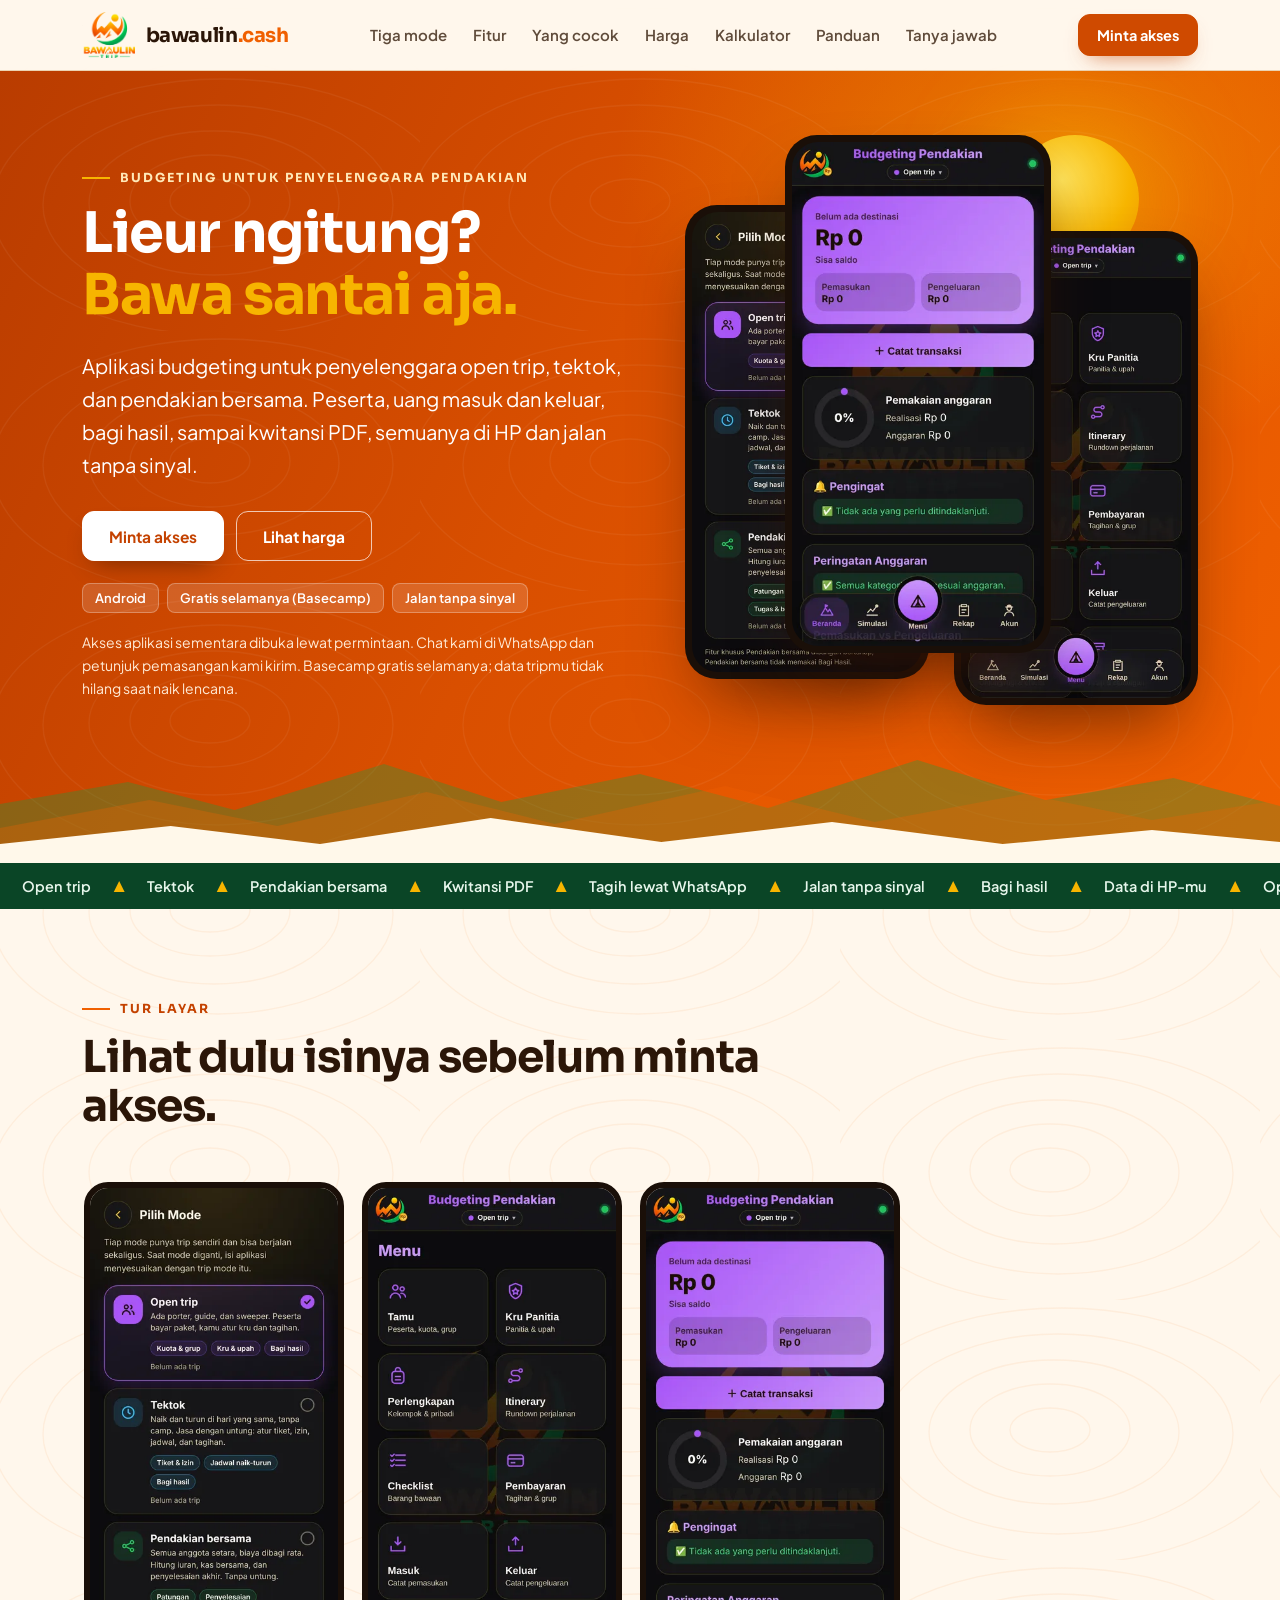
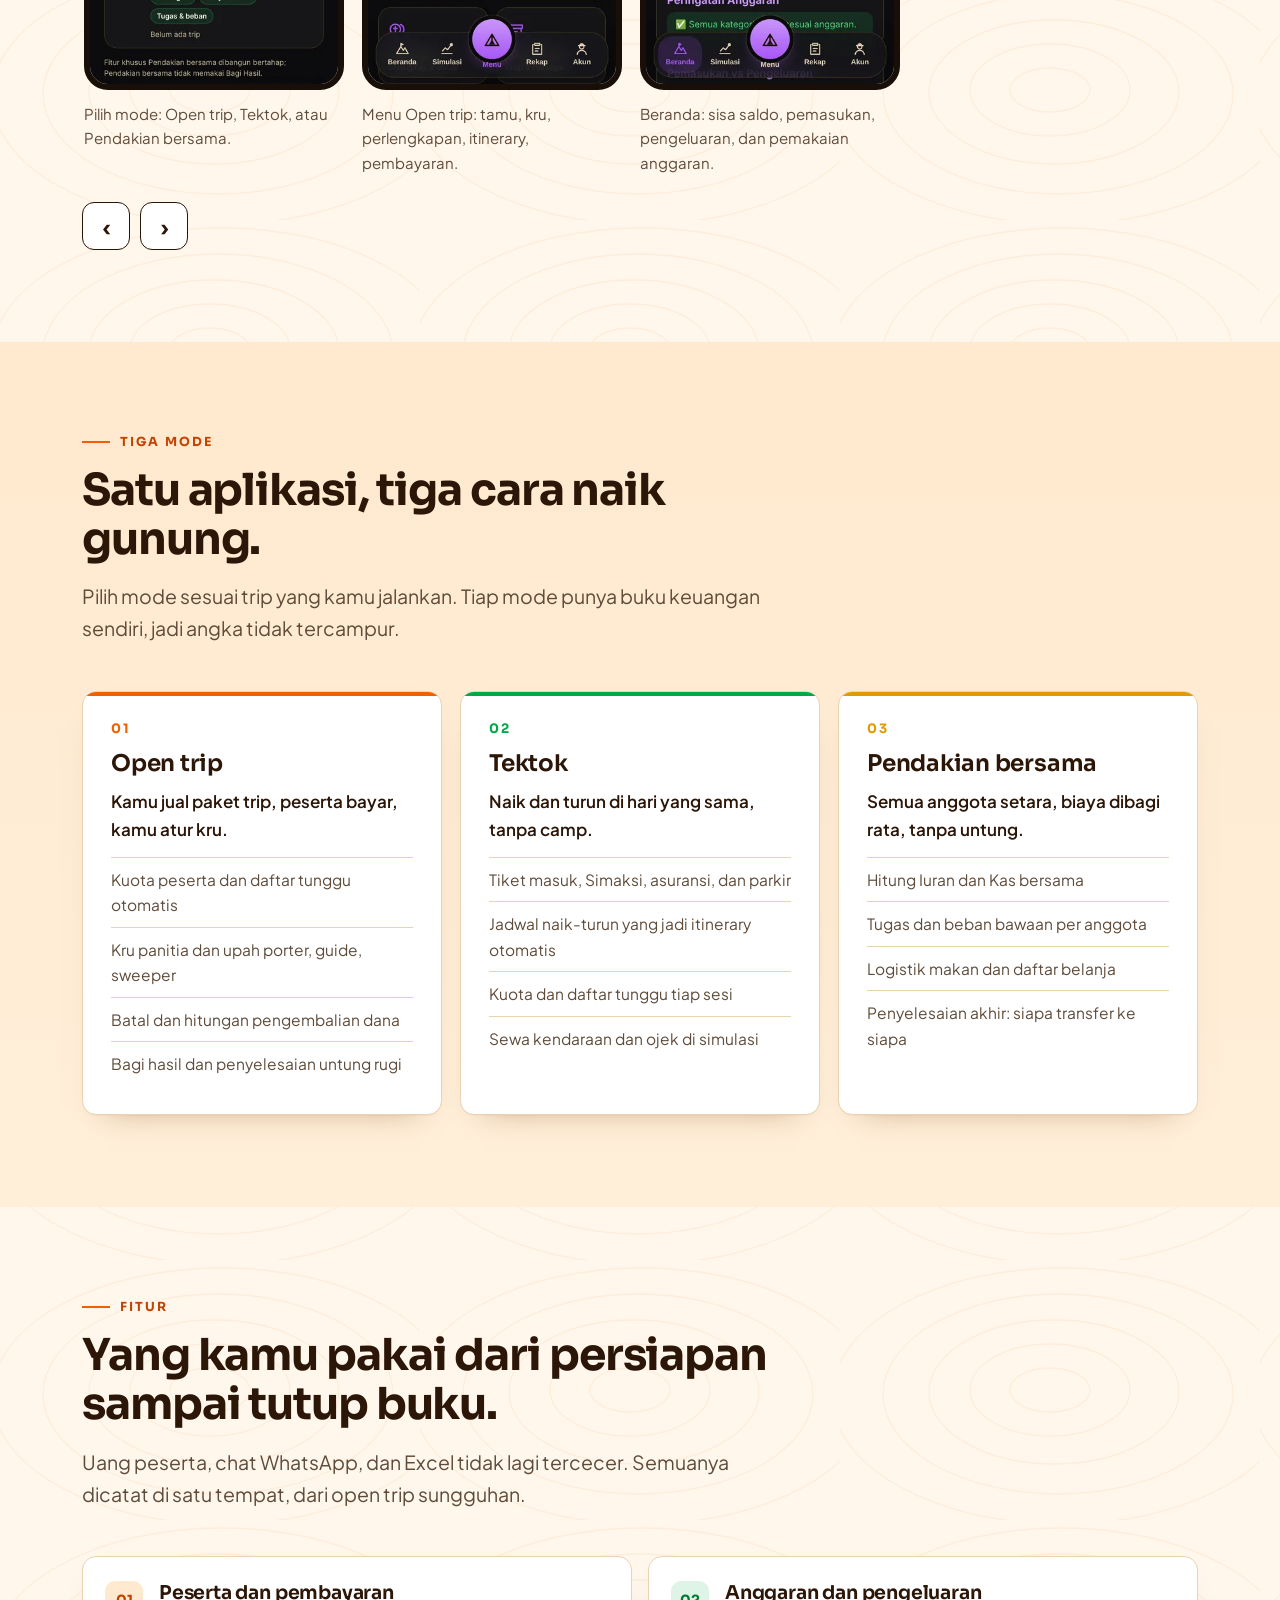
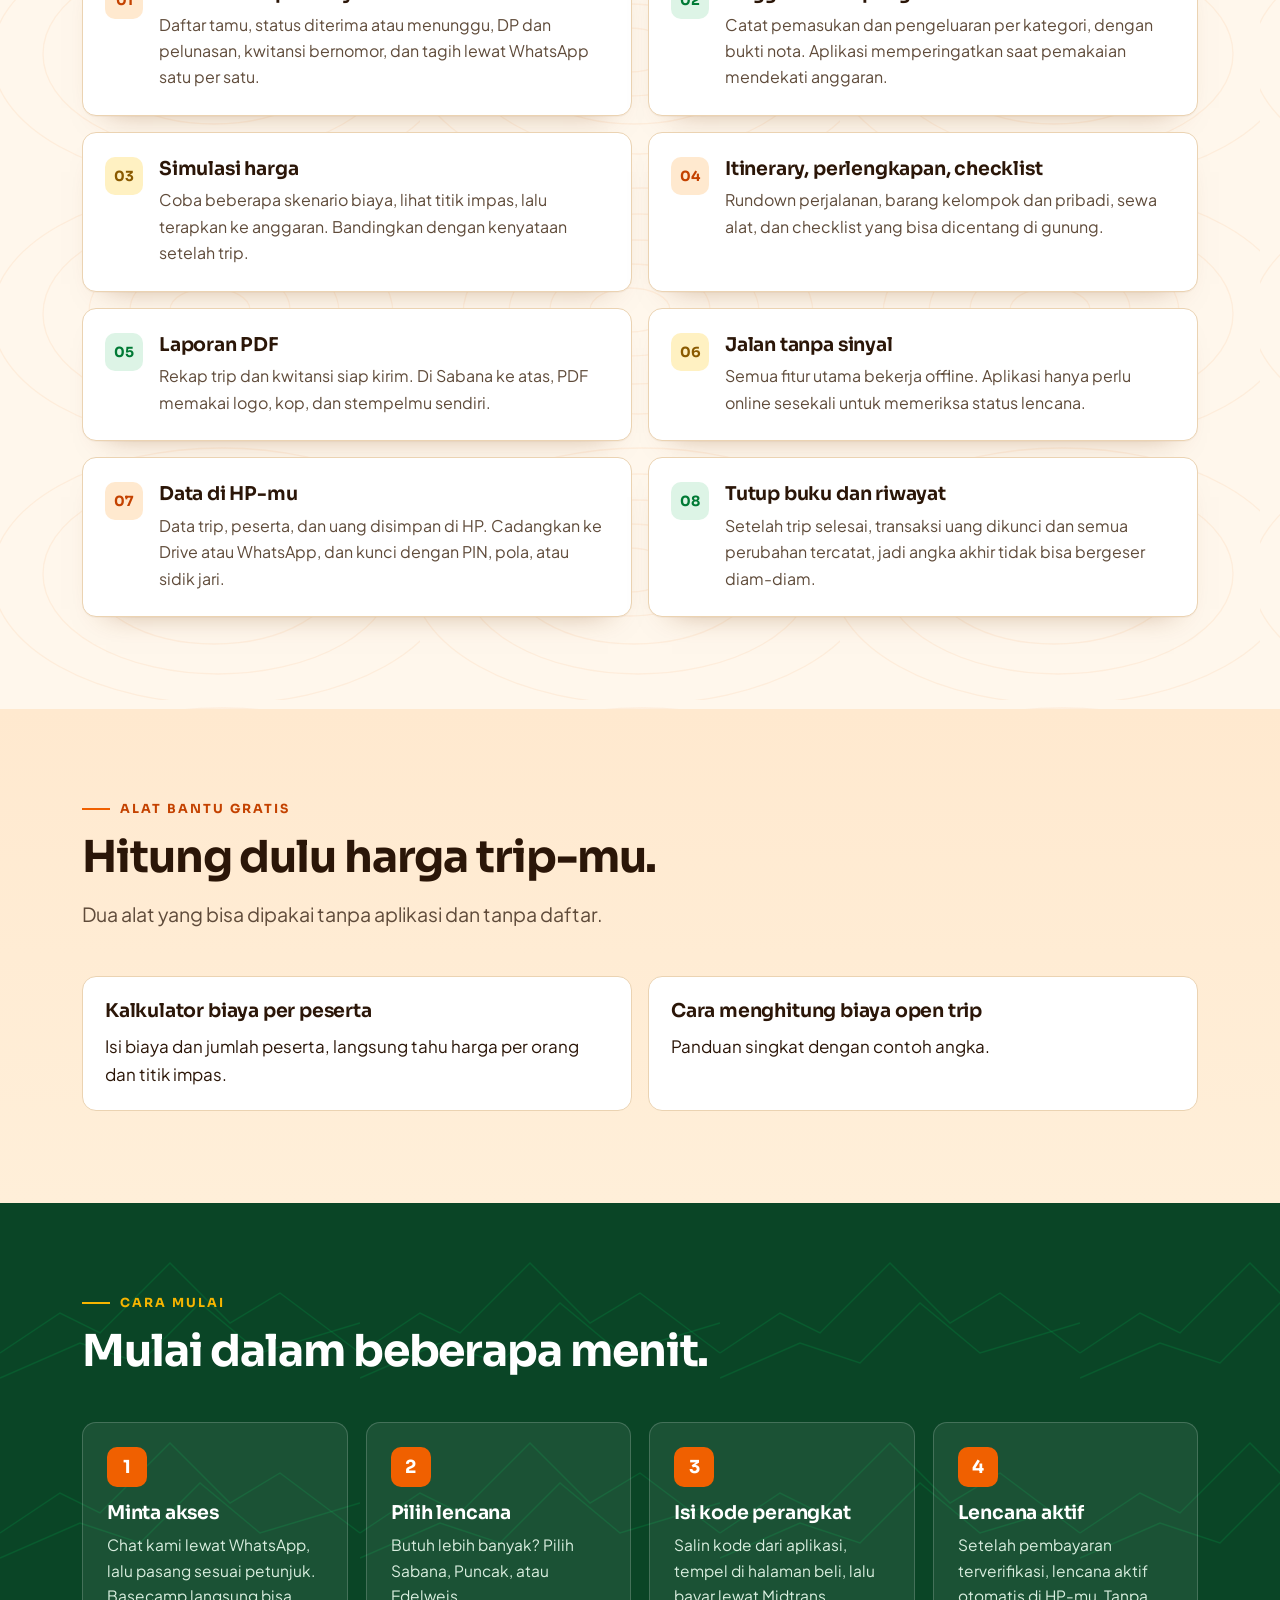
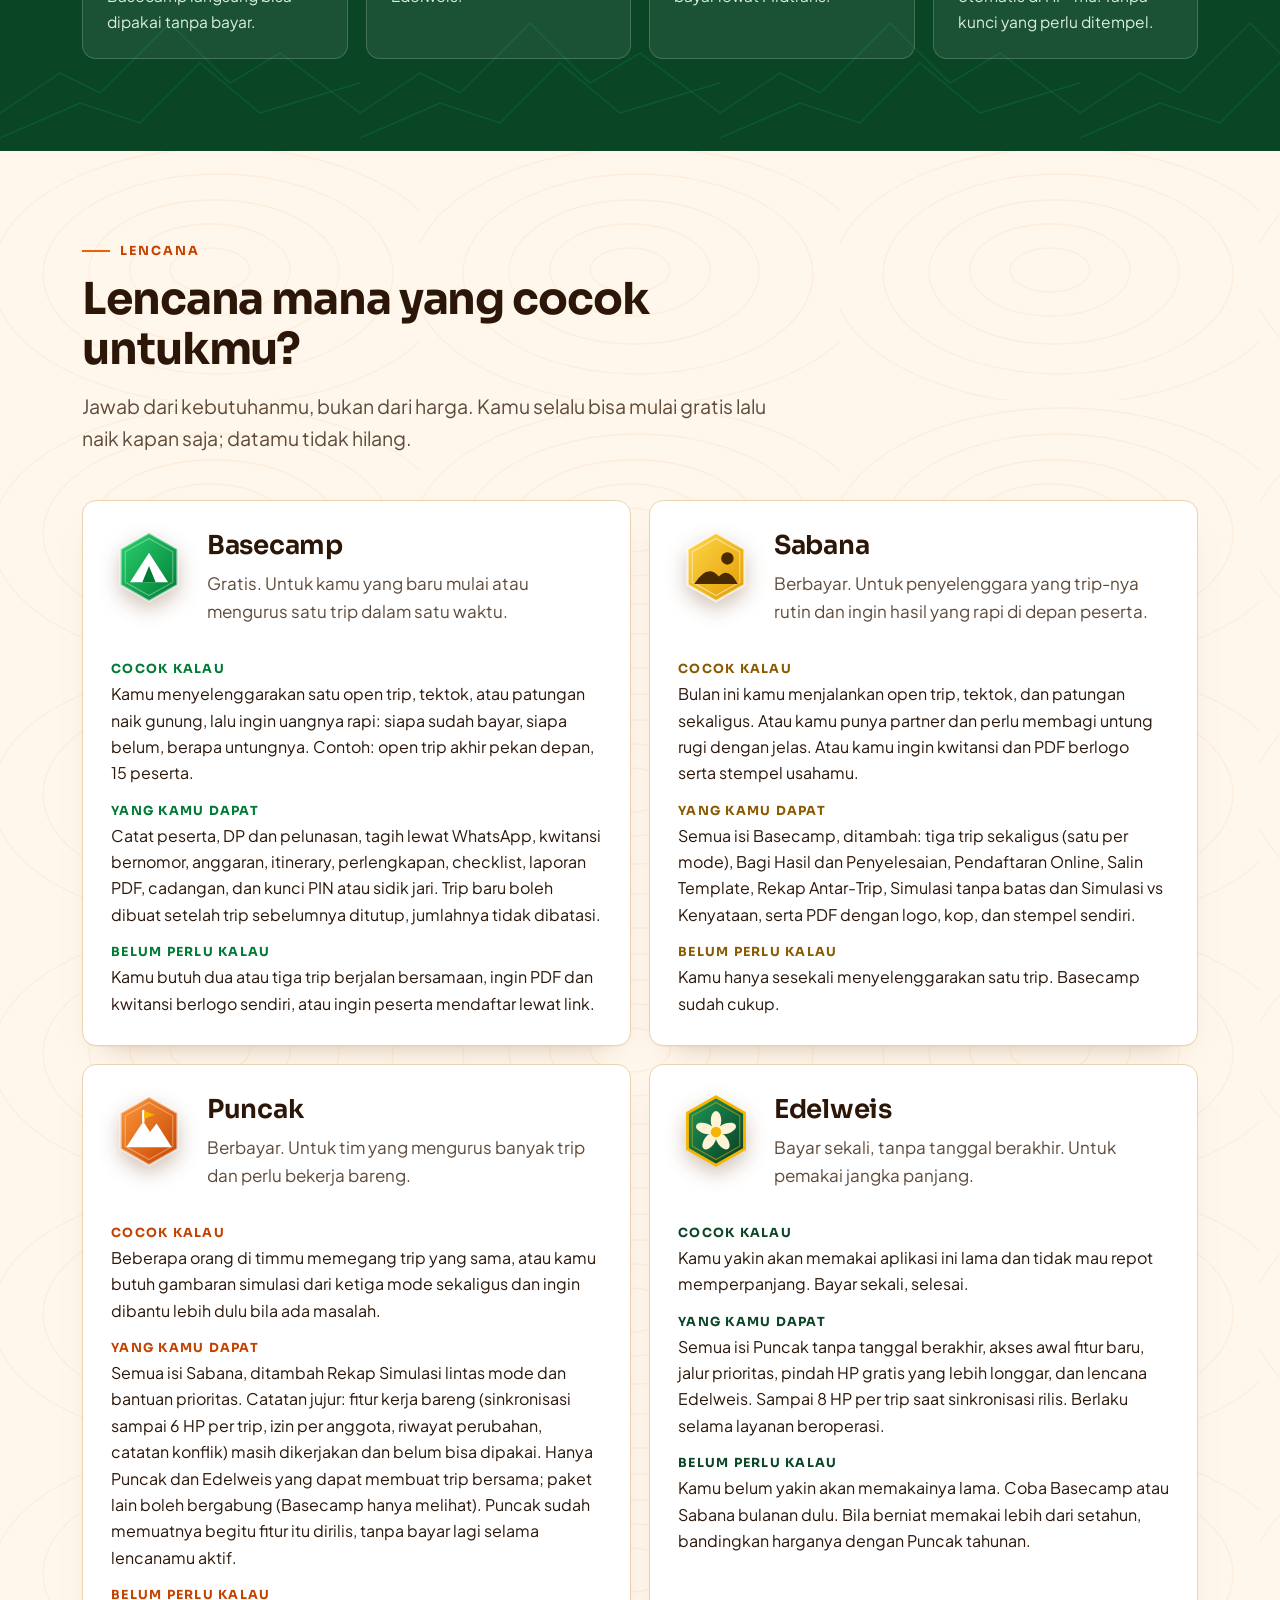
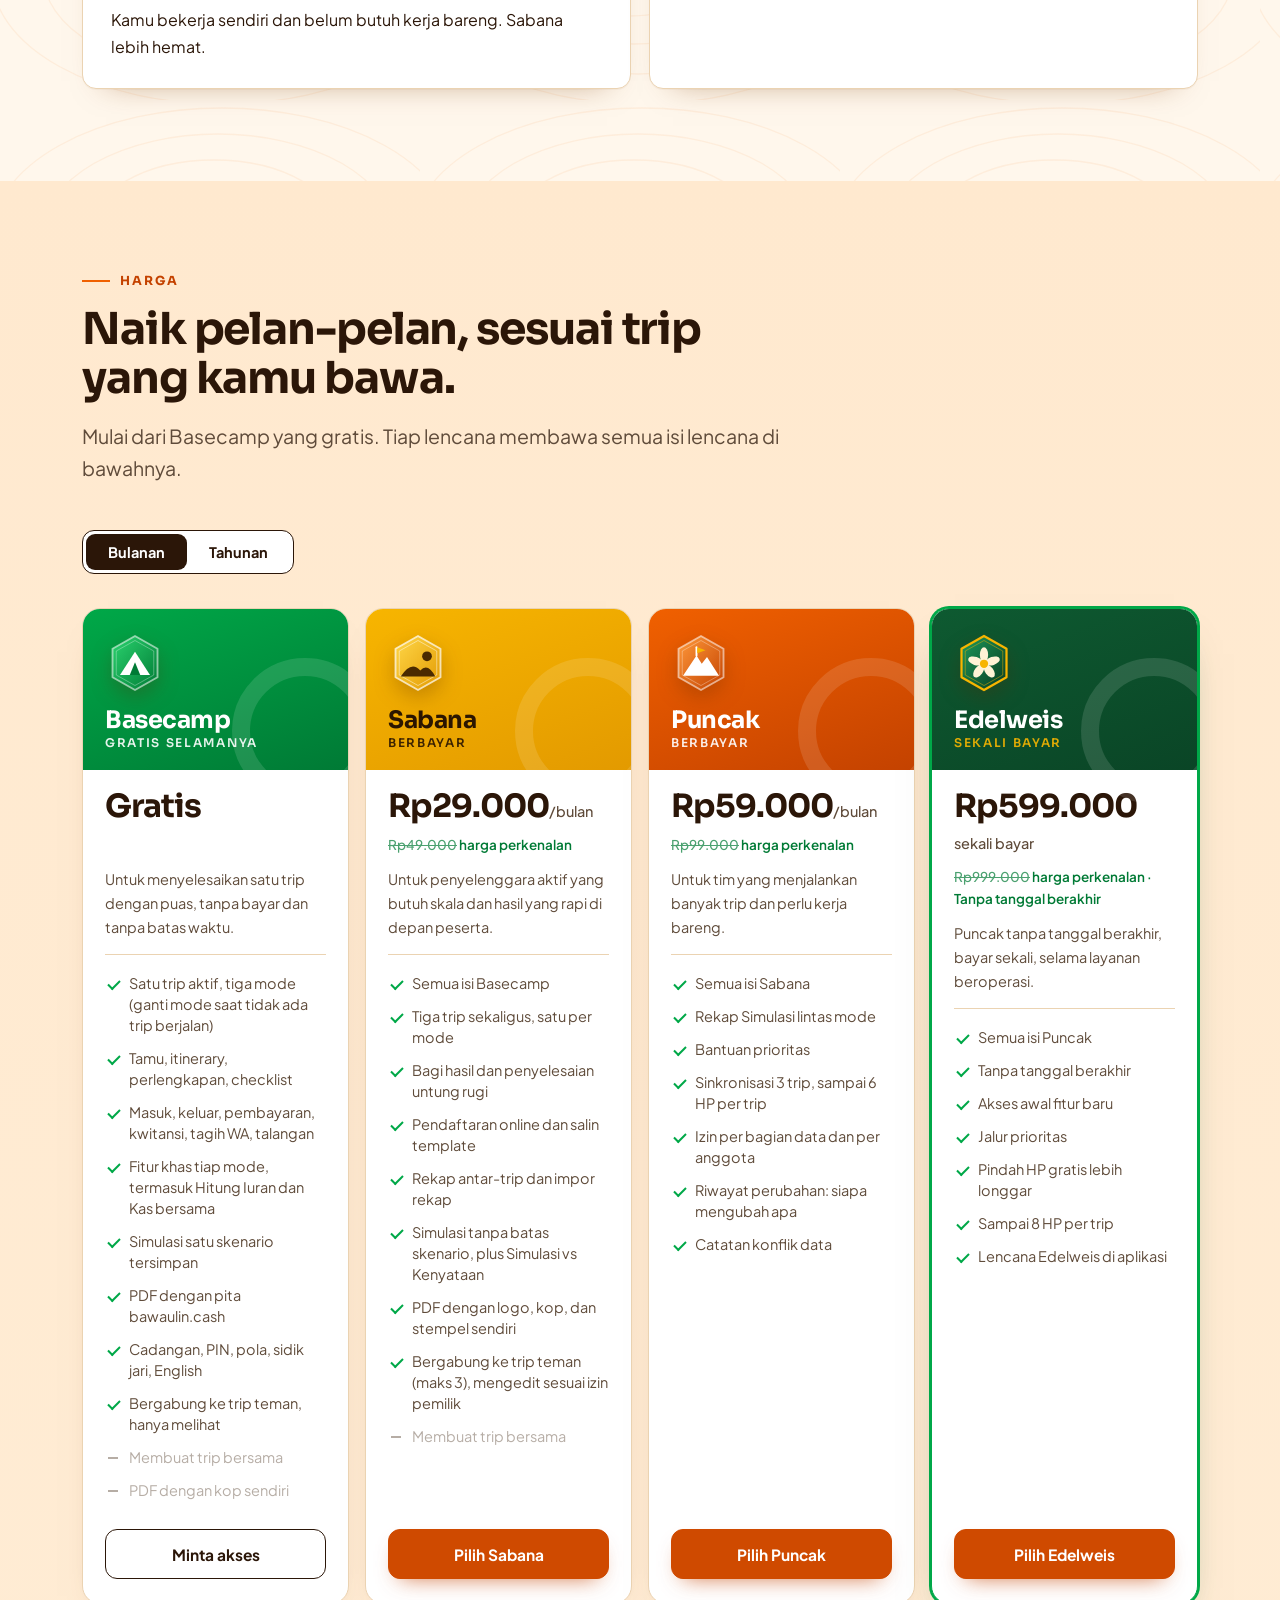
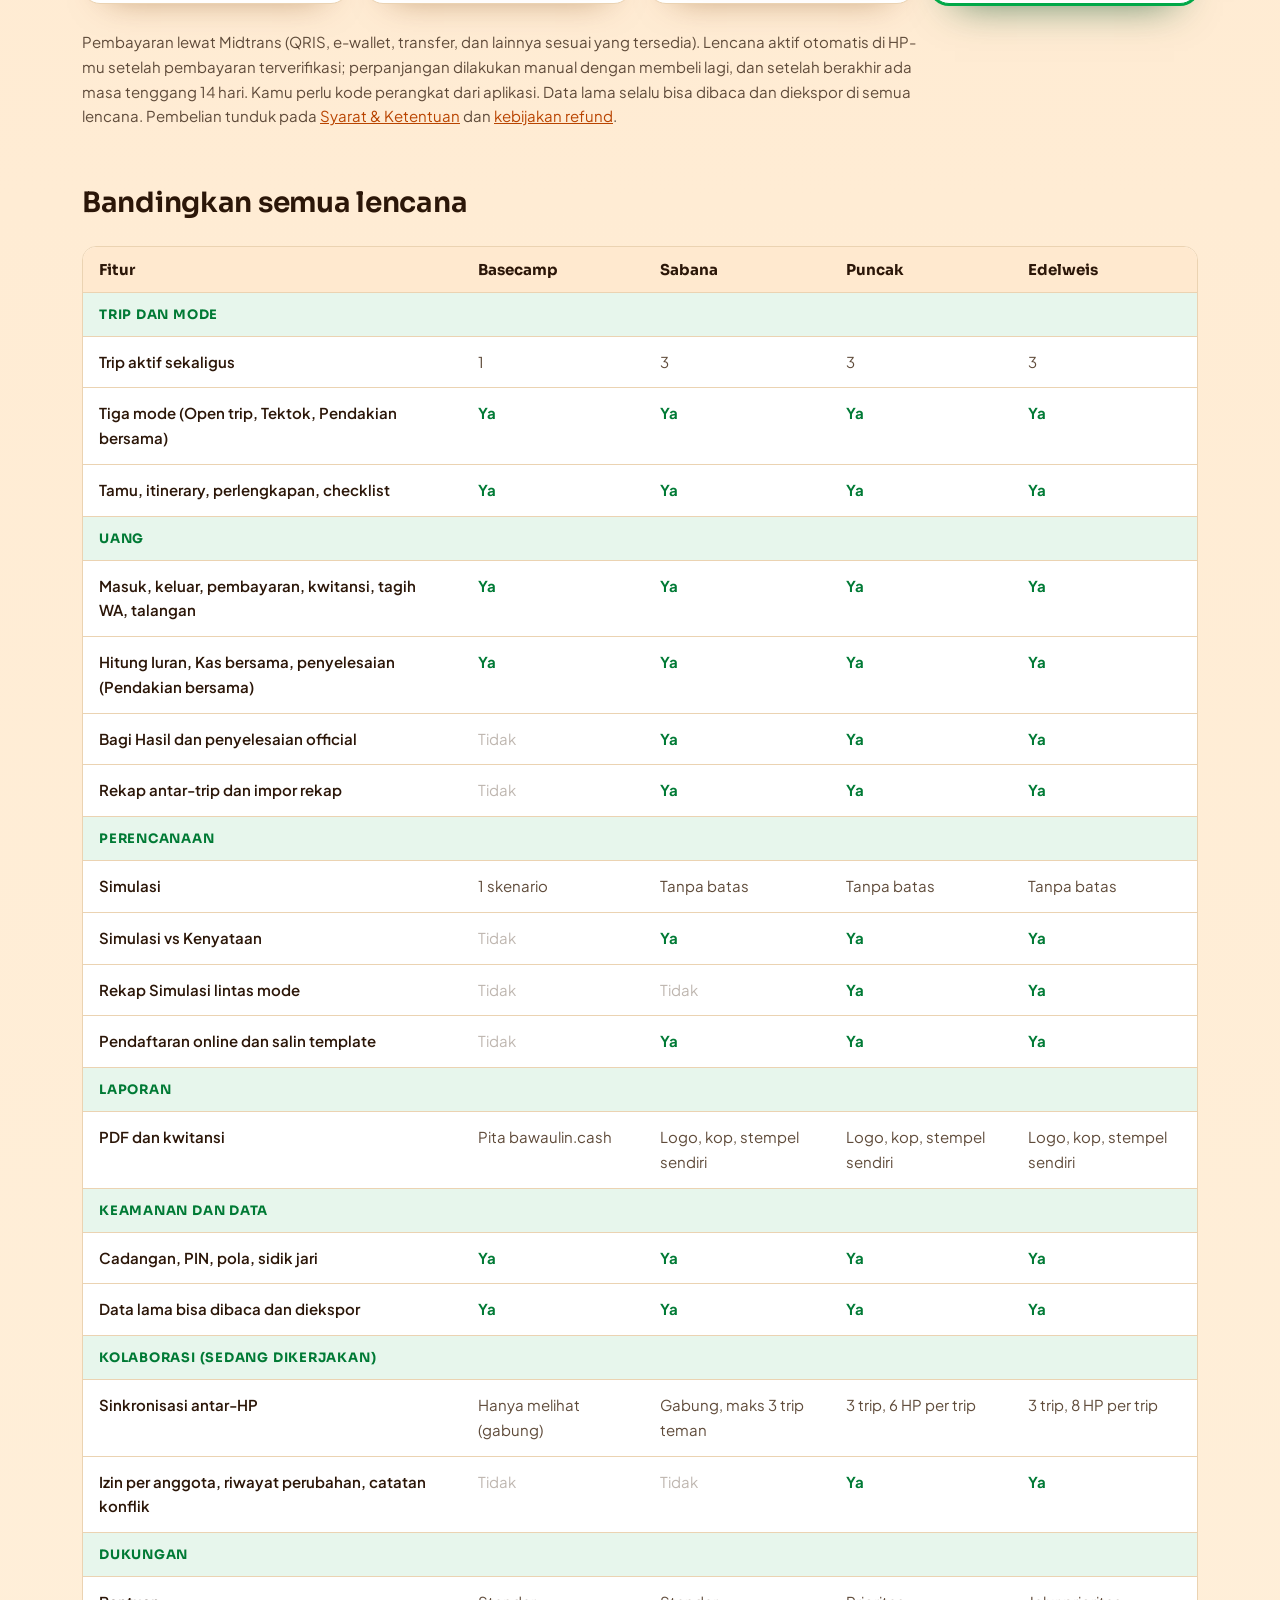
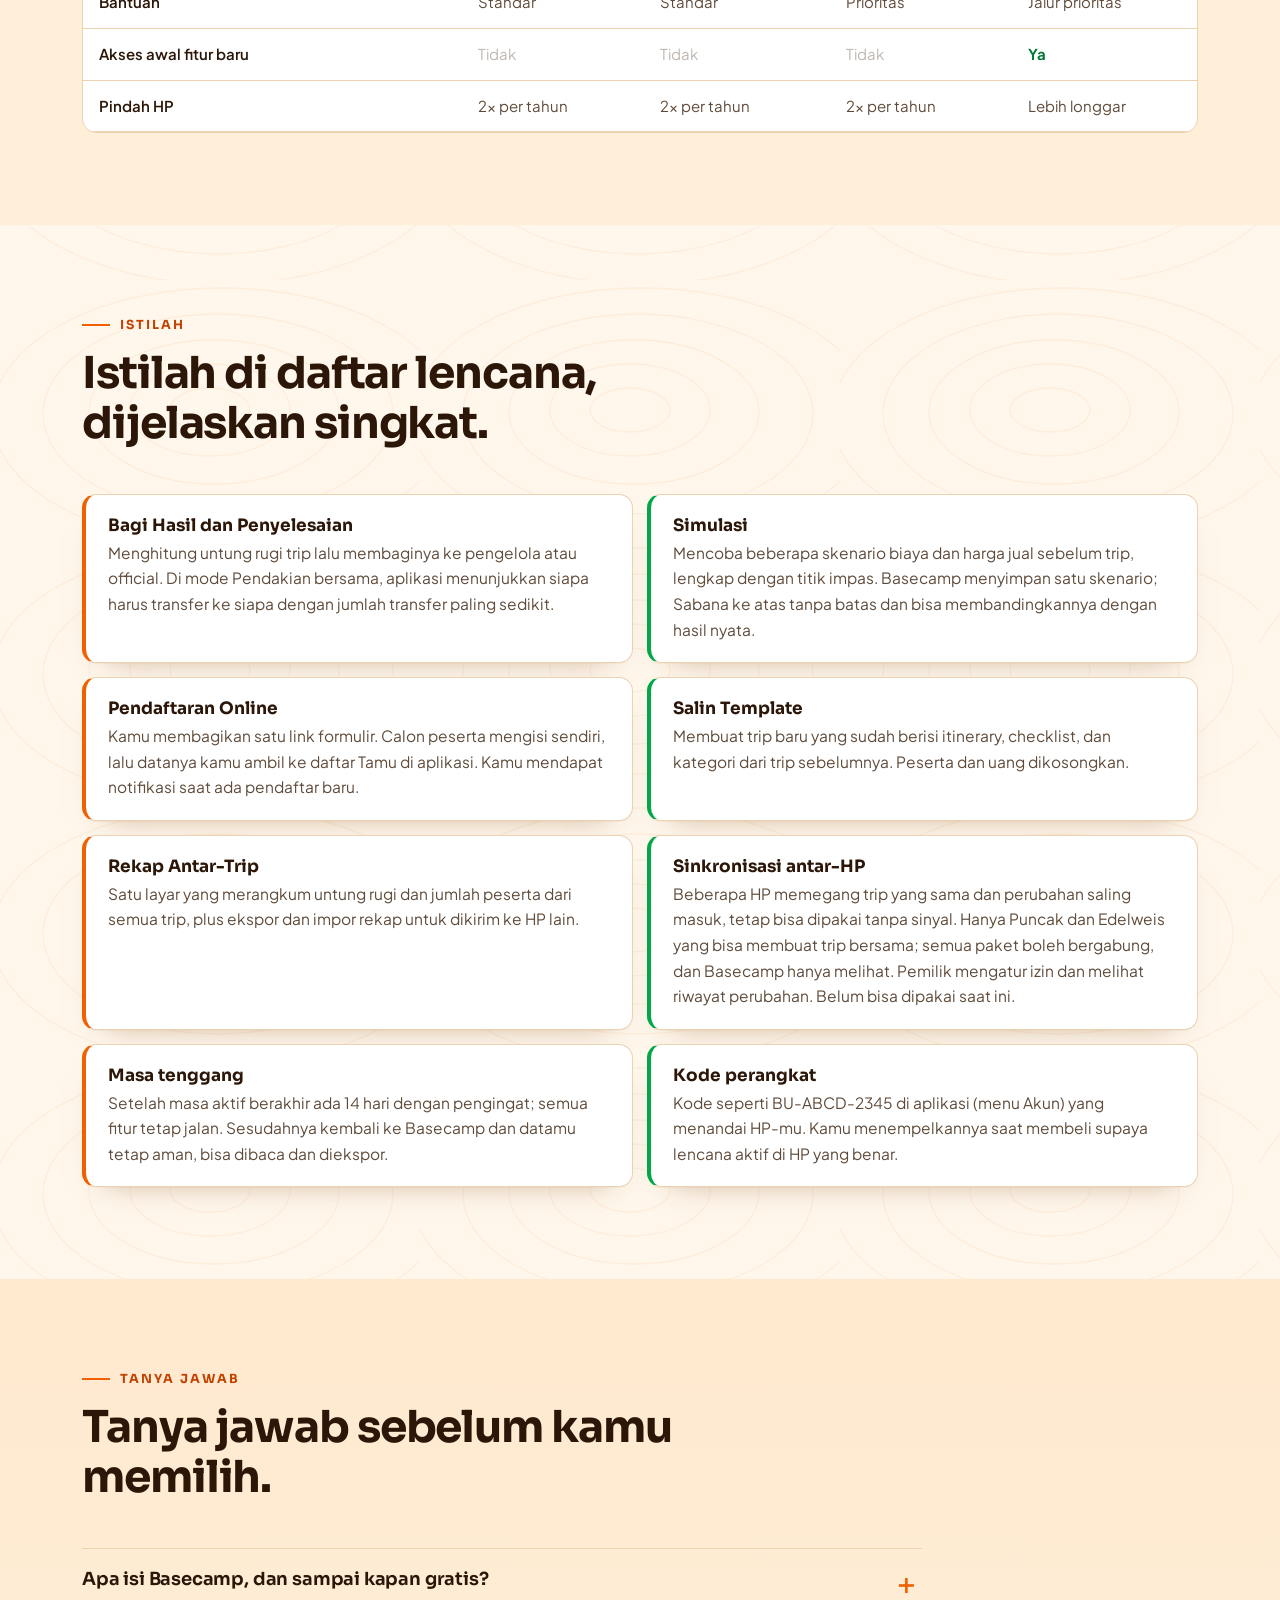
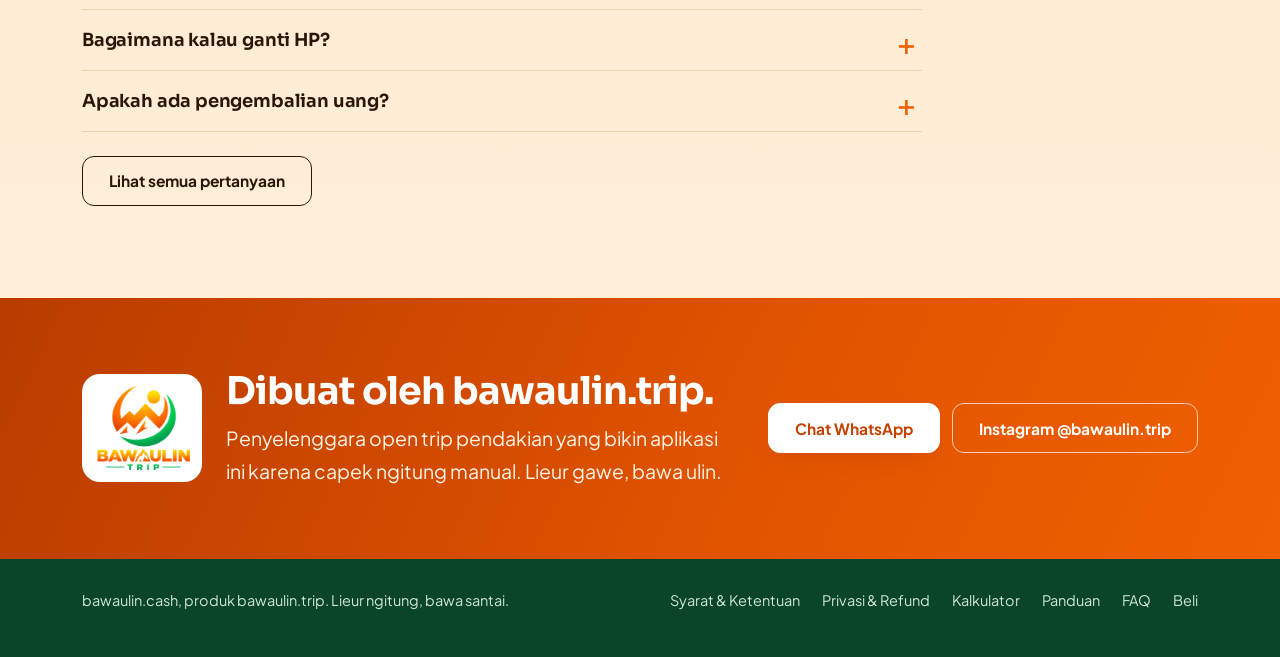
==== commit 1f059438: "Add files via upload" ====
--- a/index.html
+++ b/index.html
@@ -15,14 +15,14 @@
 <symbol id="lc-p" viewBox="0 0 80 80"><use href="#hx" fill="url(#gP)" stroke="#fff" stroke-opacity=".55" stroke-width="2.5" stroke-linejoin="round"/><use href="#hx2" fill="none" stroke="#fff" stroke-opacity=".35" stroke-width="1.2"/><path d="M16 57 34 30l7 11 7-9 16 25Z" fill="#fff"/><path d="M34 30V19" stroke="#fff" stroke-width="2.6" stroke-linecap="round"/><path d="M35 19l11 4-11 4Z" fill="#F7B500"/></symbol>
 <symbol id="lc-e" viewBox="0 0 80 80"><use href="#hx" fill="url(#gE)" stroke="#F7B500" stroke-width="3" stroke-linejoin="round"/><use href="#hx2" fill="none" stroke="#F7B500" stroke-opacity=".5" stroke-width="1.2"/><g fill="#FFF3D6"><ellipse cx="40" cy="29" rx="5.5" ry="10"/><ellipse cx="40" cy="29" rx="5.5" ry="10" transform="rotate(72 40 41)"/><ellipse cx="40" cy="29" rx="5.5" ry="10" transform="rotate(144 40 41)"/><ellipse cx="40" cy="29" rx="5.5" ry="10" transform="rotate(216 40 41)"/><ellipse cx="40" cy="29" rx="5.5" ry="10" transform="rotate(288 40 41)"/></g><circle cx="40" cy="41" r="5.5" fill="#F7B500"/></symbol></svg>
 <header class="nav"><div class="w nv"><a class="brand" href="./"><img src="logo.png" alt="bawaulin.trip" width="53" height="46"><span>bawaulin<b>.cash</b></span></a>
-<nav class="nl" aria-label="Utama"><a href="./#mode">Tiga mode</a><a href="./#fitur">Fitur</a><a href="./#pilih">Yang cocok</a><a href="./#harga">Harga</a><a href="faq.html">Tanya jawab</a></nav>
-<a class="btn sun s" href="bawaulin_cash.apk" download><svg viewBox="0 0 24 24" fill="none" stroke="currentColor" stroke-width="2.2" stroke-linecap="round" stroke-linejoin="round" aria-hidden="true"><path d="M12 3v12m0 0-5-5m5 5 5-5M5 21h14"/></svg>Unduh APK</a></div></header>
+<nav class="nl" aria-label="Utama"><a href="./#mode">Tiga mode</a><a href="./#fitur">Fitur</a><a href="./#pilih">Yang cocok</a><a href="./#harga">Harga</a><a href="kalkulator.html">Kalkulator</a><a href="panduan.html">Panduan</a><a href="faq.html">Tanya jawab</a></nav>
+<a class="btn sun s" href="https://wa.me/6289618805100?text=Halo%20bawaulin.cash%2C%20saya%20mau%20minta%20akses%20aplikasinya.">Minta akses</a></div></header>
 <main>
 <div class="hero"><div class="sunball" aria-hidden="true"></div><div class="w hg"><div>
 <p class="eyb">Budgeting untuk penyelenggara pendakian</p><h1>Lieur ngitung?<br><span class="grad">Bawa santai aja.</span></h1>
 <p class="lead">Aplikasi budgeting untuk penyelenggara open trip, tektok, dan pendakian bersama. Peserta, uang masuk dan keluar, bagi hasil, sampai kwitansi PDF, semuanya di HP dan jalan tanpa sinyal.</p>
-<div class="cta"><a class="btn sun" href="bawaulin_cash.apk" download><svg viewBox="0 0 24 24" fill="none" stroke="currentColor" stroke-width="2.2" stroke-linecap="round" stroke-linejoin="round" aria-hidden="true"><path d="M12 3v12m0 0-5-5m5 5 5-5M5 21h14"/></svg>Unduh APK</a><a class="btn" href="#harga">Lihat harga</a></div><div class="chips"><span>Android</span><span>Gratis selamanya (Basecamp)</span><span>Jalan tanpa sinyal</span></div>
-<p class="note">Untuk HP Android. Setelah terunduh, buka file-nya dan izinkan pemasangan dari browser bila diminta. Chrome atau Play Protect bisa menampilkan peringatan karena aplikasi ini di luar Play Store; pilih tetap unduh atau pasang. Pakai iPhone? <a href="https://bobypn01-star.github.io/bawaulintrip/" style="color:var(--link)">Buka versi web</a>. Basecamp gratis selamanya; data tripmu tidak hilang saat naik lencana.</p></div>
+<div class="cta"><a class="btn sun" href="https://wa.me/6289618805100?text=Halo%20bawaulin.cash%2C%20saya%20mau%20minta%20akses%20aplikasinya.">Minta akses</a><a class="btn" href="#harga">Lihat harga</a></div><div class="chips"><span>Android</span><span>Gratis selamanya (Basecamp)</span><span>Jalan tanpa sinyal</span></div>
+<p class="note">Akses aplikasi sementara dibuka lewat permintaan. Chat kami di WhatsApp dan petunjuk pemasangan kami kirim. Basecamp gratis selamanya; data tripmu tidak hilang saat naik lencana.</p></div>
 <div class="phones" aria-label="Tampilan aplikasi bawaulin.cash">
 <div class="ph a"><img src="shot-a.webp" alt="Layar Pilih Mode: Open trip, Tektok, Pendakian bersama" width="390" height="780"></div>
 <div class="ph c"><img src="shot-c.webp" alt="Menu Open trip: Tamu, Kru Panitia, Perlengkapan, Itinerary, Pembayaran" width="390" height="780"></div>
@@ -30,17 +30,19 @@
 <svg class="ridge" viewBox="0 0 1200 120" preserveAspectRatio="none" aria-hidden="true"><path d="M0 120V60L120 38 220 66 360 20 470 58 600 30 720 64 860 16 980 56 1100 34 1200 62V120Z" fill="#00A848" fill-opacity=".30"/><path d="M0 120V84L140 56 260 82 400 48 520 80 680 42 820 78 960 50 1080 76 1200 56V120Z" fill="#F06000" fill-opacity=".30"/><path d="M0 120V100L160 82 300 100 460 74 620 98 780 78 940 100 1080 86 1200 98V120Z" fill="#FFF8EA"/></svg></div>
 <div class="tick" aria-hidden="true"><div><span>Open trip</span><i>▲</i><span>Tektok</span><i>▲</i><span>Pendakian bersama</span><i>▲</i><span>Kwitansi PDF</span><i>▲</i><span>Tagih lewat WhatsApp</span><i>▲</i><span>Jalan tanpa sinyal</span><i>▲</i><span>Bagi hasil</span><i>▲</i><span>Data di HP-mu</span><i>▲</i><span>Open trip</span><i>▲</i><span>Tektok</span><i>▲</i><span>Pendakian bersama</span><i>▲</i><span>Kwitansi PDF</span><i>▲</i><span>Tagih lewat WhatsApp</span><i>▲</i><span>Jalan tanpa sinyal</span><i>▲</i><span>Bagi hasil</span><i>▲</i><span>Data di HP-mu</span><i>▲</i></div></div>
 
+<section id="tur"><div class="w"><div class="sec-head"><p class="eyb">Tur layar</p><h2>Lihat dulu isinya sebelum minta akses.</h2></div><div class="tur" tabindex="0" role="region" aria-label="Tangkapan layar aplikasi, geser ke samping"><figure><img src="shot-a.webp" alt="Layar Pilih Mode: Open trip, Tektok, Pendakian bersama" width="390" height="780" loading="lazy" decoding="async"><figcaption>Pilih mode: Open trip, Tektok, atau Pendakian bersama.</figcaption></figure><figure><img src="shot-c.webp" alt="Menu Open trip: Tamu, Kru Panitia, Perlengkapan, Itinerary, Pembayaran" width="390" height="780" loading="lazy" decoding="async"><figcaption>Menu Open trip: tamu, kru, perlengkapan, itinerary, pembayaran.</figcaption></figure><figure><img src="shot-b.webp" alt="Beranda Open trip dengan sisa saldo, pemasukan, pengeluaran, dan pemakaian anggaran" width="390" height="780" loading="lazy" decoding="async"><figcaption>Beranda: sisa saldo, pemasukan, pengeluaran, dan pemakaian anggaran.</figcaption></figure></div><div class="turb"><button type="button" id="tP" aria-label="Layar sebelumnya">&lsaquo;</button><button type="button" id="tN" aria-label="Layar berikutnya">&rsaquo;</button></div></div></section>
 <section id="mode" class="alt"><div class="w"><div class="sec-head"><p class="eyb">Tiga mode</p><h2>Satu aplikasi, tiga cara naik gunung.</h2><p class="lead">Pilih mode sesuai trip yang kamu jalankan. Tiap mode punya buku keuangan sendiri, jadi angka tidak tercampur.</p></div><div class="modes"><article class="mode" style="--c:#F06000"><div class="no">01</div><h3>Open trip</h3><p class="for">Kamu jual paket trip, peserta bayar, kamu atur kru.</p><ul><li>Kuota peserta dan daftar tunggu otomatis</li><li>Kru panitia dan upah porter, guide, sweeper</li><li>Batal dan hitungan pengembalian dana</li><li>Bagi hasil dan penyelesaian untung rugi</li></ul></article><article class="mode" style="--c:#00A848"><div class="no">02</div><h3>Tektok</h3><p class="for">Naik dan turun di hari yang sama, tanpa camp.</p><ul><li>Tiket masuk, Simaksi, asuransi, dan parkir</li><li>Jadwal naik-turun yang jadi itinerary otomatis</li><li>Kuota dan daftar tunggu tiap sesi</li><li>Sewa kendaraan dan ojek di simulasi</li></ul></article><article class="mode" style="--c:#E39A00"><div class="no">03</div><h3>Pendakian bersama</h3><p class="for">Semua anggota setara, biaya dibagi rata, tanpa untung.</p><ul><li>Hitung Iuran dan Kas bersama</li><li>Tugas dan beban bawaan per anggota</li><li>Logistik makan dan daftar belanja</li><li>Penyelesaian akhir: siapa transfer ke siapa</li></ul></article></div></div></section>
 
 <section id="fitur"><div class="w"><div class="sec-head"><p class="eyb">Fitur</p><h2>Yang kamu pakai dari persiapan sampai tutup buku.</h2><p class="lead">Uang peserta, chat WhatsApp, dan Excel tidak lagi tercecer. Semuanya dicatat di satu tempat, dari open trip sungguhan.</p></div><div class="fg"><div class="f"><span class="ic">01</span><h3>Peserta dan pembayaran</h3><p>Daftar tamu, status diterima atau menunggu, DP dan pelunasan, kwitansi bernomor, dan tagih lewat WhatsApp satu per satu.</p></div><div class="f"><span class="ic">02</span><h3>Anggaran dan pengeluaran</h3><p>Catat pemasukan dan pengeluaran per kategori, dengan bukti nota. Aplikasi memperingatkan saat pemakaian mendekati anggaran.</p></div><div class="f"><span class="ic">03</span><h3>Simulasi harga</h3><p>Coba beberapa skenario biaya, lihat titik impas, lalu terapkan ke anggaran. Bandingkan dengan kenyataan setelah trip.</p></div><div class="f"><span class="ic">04</span><h3>Itinerary, perlengkapan, checklist</h3><p>Rundown perjalanan, barang kelompok dan pribadi, sewa alat, dan checklist yang bisa dicentang di gunung.</p></div><div class="f"><span class="ic">05</span><h3>Laporan PDF</h3><p>Rekap trip dan kwitansi siap kirim. Di Sabana ke atas, PDF memakai logo, kop, dan stempelmu sendiri.</p></div><div class="f"><span class="ic">06</span><h3>Jalan tanpa sinyal</h3><p>Semua fitur utama bekerja offline. Aplikasi hanya perlu online sesekali untuk memeriksa status lencana.</p></div><div class="f"><span class="ic">07</span><h3>Data di HP-mu</h3><p>Data trip, peserta, dan uang disimpan di HP. Cadangkan ke Drive atau WhatsApp, dan kunci dengan PIN, pola, atau sidik jari.</p></div><div class="f"><span class="ic">08</span><h3>Tutup buku dan riwayat</h3><p>Setelah trip selesai, transaksi uang dikunci dan semua perubahan tercatat, jadi angka akhir tidak bisa bergeser diam-diam.</p></div></div></div></section>
 
-<section class="dark" id="cara"><div class="w"><div class="sec-head"><p class="eyb">Cara mulai</p><h2>Mulai dalam beberapa menit.</h2></div><ol class="steps"><li><h3>Unduh APK</h3><p>Unduh di HP Android, buka file-nya, lalu pasang. Basecamp langsung bisa dipakai tanpa bayar.</p></li><li><h3>Pilih lencana</h3><p>Butuh lebih banyak? Pilih Sabana, Puncak, atau Edelweis.</p></li><li><h3>Isi kode perangkat</h3><p>Salin kode dari aplikasi, tempel di halaman beli, lalu bayar lewat Midtrans.</p></li><li><h3>Lencana aktif</h3><p>Setelah pembayaran terverifikasi, lencana aktif otomatis di HP-mu. Tanpa kunci yang perlu ditempel.</p></li></ol></div></section>
+<section id="alat" class="alt"><div class="w"><div class="sec-head"><p class="eyb">Alat bantu gratis</p><h2>Hitung dulu harga trip-mu.</h2><p class="lead">Dua alat yang bisa dipakai tanpa aplikasi dan tanpa daftar.</p></div><div class="alg"><a class="card" href="kalkulator.html"><h3>Kalkulator biaya per peserta</h3><p>Isi biaya dan jumlah peserta, langsung tahu harga per orang dan titik impas.</p></a><a class="card" href="panduan.html"><h3>Cara menghitung biaya open trip</h3><p>Panduan singkat dengan contoh angka.</p></a></div></div></section>
+<section class="dark" id="cara"><div class="w"><div class="sec-head"><p class="eyb">Cara mulai</p><h2>Mulai dalam beberapa menit.</h2></div><ol class="steps"><li><h3>Minta akses</h3><p>Chat kami lewat WhatsApp, lalu pasang sesuai petunjuk. Basecamp langsung bisa dipakai tanpa bayar.</p></li><li><h3>Pilih lencana</h3><p>Butuh lebih banyak? Pilih Sabana, Puncak, atau Edelweis.</p></li><li><h3>Isi kode perangkat</h3><p>Salin kode dari aplikasi, tempel di halaman beli, lalu bayar lewat Midtrans.</p></li><li><h3>Lencana aktif</h3><p>Setelah pembayaran terverifikasi, lencana aktif otomatis di HP-mu. Tanpa kunci yang perlu ditempel.</p></li></ol></div></section>
 
 <section id="pilih"><div class="w"><div class="sec-head"><p class="eyb">Lencana</p><h2>Lencana mana yang cocok untukmu?</h2><p class="lead">Jawab dari kebutuhanmu, bukan dari harga. Kamu selalu bisa mulai gratis lalu naik kapan saja; datamu tidak hilang.</p></div><div class="gg"><article class="gcard rv" style="--c:#007A35"><svg class="lc" viewBox="0 0 80 80" aria-hidden="true"><use href="#lc-b"/></svg><h3>Basecamp</h3><p class="q">Gratis. Untuk kamu yang baru mulai atau mengurus satu trip dalam satu waktu.</p><dl><dt>Cocok kalau</dt><dd>Kamu menyelenggarakan satu open trip, tektok, atau patungan naik gunung, lalu ingin uangnya rapi: siapa sudah bayar, siapa belum, berapa untungnya. Contoh: open trip akhir pekan depan, 15 peserta.</dd><dt>Yang kamu dapat</dt><dd>Catat peserta, DP dan pelunasan, tagih lewat WhatsApp, kwitansi bernomor, anggaran, itinerary, perlengkapan, checklist, laporan PDF, cadangan, dan kunci PIN atau sidik jari. Trip baru boleh dibuat setelah trip sebelumnya ditutup, jumlahnya tidak dibatasi.</dd><dt>Belum perlu kalau</dt><dd>Kamu butuh dua atau tiga trip berjalan bersamaan, ingin PDF dan kwitansi berlogo sendiri, atau ingin peserta mendaftar lewat link.</dd></dl></article><article class="gcard rv" style="--c:#8A5A00"><svg class="lc" viewBox="0 0 80 80" aria-hidden="true"><use href="#lc-s"/></svg><h3>Sabana</h3><p class="q">Berbayar. Untuk penyelenggara yang trip-nya rutin dan ingin hasil yang rapi di depan peserta.</p><dl><dt>Cocok kalau</dt><dd>Bulan ini kamu menjalankan open trip, tektok, dan patungan sekaligus. Atau kamu punya partner dan perlu membagi untung rugi dengan jelas. Atau kamu ingin kwitansi dan PDF berlogo serta stempel usahamu.</dd><dt>Yang kamu dapat</dt><dd>Semua isi Basecamp, ditambah: tiga trip sekaligus (satu per mode), Bagi Hasil dan Penyelesaian, Pendaftaran Online, Salin Template, Rekap Antar-Trip, Simulasi tanpa batas dan Simulasi vs Kenyataan, serta PDF dengan logo, kop, dan stempel sendiri.</dd><dt>Belum perlu kalau</dt><dd>Kamu hanya sesekali menyelenggarakan satu trip. Basecamp sudah cukup.</dd></dl></article><article class="gcard rv" style="--c:#C44200"><svg class="lc" viewBox="0 0 80 80" aria-hidden="true"><use href="#lc-p"/></svg><h3>Puncak</h3><p class="q">Berbayar. Untuk tim yang mengurus banyak trip dan perlu bekerja bareng.</p><dl><dt>Cocok kalau</dt><dd>Beberapa orang di timmu memegang trip yang sama, atau kamu butuh gambaran simulasi dari ketiga mode sekaligus dan ingin dibantu lebih dulu bila ada masalah.</dd><dt>Yang kamu dapat</dt><dd>Semua isi Sabana, ditambah Rekap Simulasi lintas mode dan bantuan prioritas. Catatan jujur: fitur kerja bareng (sinkronisasi sampai 6 HP per trip, izin per anggota, riwayat perubahan, catatan konflik) masih dikerjakan dan belum bisa dipakai. Hanya Puncak dan Edelweis yang dapat membuat trip bersama; paket lain boleh bergabung (Basecamp hanya melihat). Puncak sudah memuatnya begitu fitur itu dirilis, tanpa bayar lagi selama lencanamu aktif.</dd><dt>Belum perlu kalau</dt><dd>Kamu bekerja sendiri dan belum butuh kerja bareng. Sabana lebih hemat.</dd></dl></article><article class="gcard rv" style="--c:#0A4526"><svg class="lc" viewBox="0 0 80 80" aria-hidden="true"><use href="#lc-e"/></svg><h3>Edelweis</h3><p class="q">Bayar sekali, tanpa tanggal berakhir. Untuk pemakai jangka panjang.</p><dl><dt>Cocok kalau</dt><dd>Kamu yakin akan memakai aplikasi ini lama dan tidak mau repot memperpanjang. Bayar sekali, selesai.</dd><dt>Yang kamu dapat</dt><dd>Semua isi Puncak tanpa tanggal berakhir, akses awal fitur baru, jalur prioritas, pindah HP gratis yang lebih longgar, dan lencana Edelweis. Sampai 8 HP per trip saat sinkronisasi rilis. Berlaku selama layanan beroperasi.</dd><dt>Belum perlu kalau</dt><dd>Kamu belum yakin akan memakainya lama. Coba Basecamp atau Sabana bulanan dulu. Bila berniat memakai lebih dari setahun, bandingkan harganya dengan Puncak tahunan.</dd></dl></article></div></div></section>
 
 <section id="harga" class="alt"><div class="w"><div class="sec-head"><p class="eyb">Harga</p><h2>Naik pelan-pelan, sesuai trip yang kamu bawa.</h2><p class="lead">Mulai dari Basecamp yang gratis. Tiap lencana membawa semua isi lencana di bawahnya.</p></div>
 <div class="toggle" role="group" aria-label="Periode tagihan"><button type="button" id="bBln" aria-pressed="true">Bulanan</button><button type="button" id="bThn" aria-pressed="false">Tahunan</button></div>
-<div class="tiers"><article class="tier basecamp"><div class="top"><svg class="lc m" viewBox="0 0 80 80" aria-hidden="true"><use href="#lc-b"/></svg><div class="nm">Basecamp</div><div class="tg">Gratis selamanya</div></div><div class="bd"><div class="price">Gratis</div><div class="save">&nbsp;</div><p class="who">Untuk menyelesaikan satu trip dengan puas, tanpa bayar dan tanpa batas waktu.</p><ul><li>Satu trip aktif, tiga mode (ganti mode saat tidak ada trip berjalan)</li><li>Tamu, itinerary, perlengkapan, checklist</li><li>Masuk, keluar, pembayaran, kwitansi, tagih WA, talangan</li><li>Fitur khas tiap mode, termasuk Hitung Iuran dan Kas bersama</li><li>Simulasi satu skenario tersimpan</li><li>PDF dengan pita bawaulin.cash</li><li>Cadangan, PIN, pola, sidik jari, English</li><li>Bergabung ke trip teman, hanya melihat</li><li class="no">Membuat trip bersama</li><li class="no">PDF dengan kop sendiri</li></ul><a class="btn" href="bawaulin_cash.apk" download><svg viewBox="0 0 24 24" fill="none" stroke="currentColor" stroke-width="2.2" stroke-linecap="round" stroke-linejoin="round" aria-hidden="true"><path d="M12 3v12m0 0-5-5m5 5 5-5M5 21h14"/></svg>Unduh APK</a></div></article><article class="tier sabana"><div class="top"><svg class="lc m" viewBox="0 0 80 80" aria-hidden="true"><use href="#lc-s"/></svg><div class="nm">Sabana</div><div class="tg">Berbayar</div></div><div class="bd"><div class="price" data-k="sabana">Rp<span class="n"></span><small class="u"></small></div><div class="save" data-k="sabana"></div><p class="who">Untuk penyelenggara aktif yang butuh skala dan hasil yang rapi di depan peserta.</p><ul><li>Semua isi Basecamp</li><li>Tiga trip sekaligus, satu per mode</li><li>Bagi hasil dan penyelesaian untung rugi</li><li>Pendaftaran online dan salin template</li><li>Rekap antar-trip dan impor rekap</li><li>Simulasi tanpa batas skenario, plus Simulasi vs Kenyataan</li><li>PDF dengan logo, kop, dan stempel sendiri</li><li>Bergabung ke trip teman (maks 3), mengedit sesuai izin pemilik</li><li class="no">Membuat trip bersama</li></ul><a class="btn sun" data-paket="sabana" href="beli.html?paket=sabana&amp;per=bulan">Pilih Sabana</a></div></article><article class="tier puncak"><div class="top"><svg class="lc m" viewBox="0 0 80 80" aria-hidden="true"><use href="#lc-p"/></svg><div class="nm">Puncak</div><div class="tg">Berbayar</div></div><div class="bd"><div class="price" data-k="puncak">Rp<span class="n"></span><small class="u"></small></div><div class="save" data-k="puncak"></div><p class="who">Untuk tim yang menjalankan banyak trip dan perlu kerja bareng.</p><ul><li>Semua isi Sabana</li><li>Rekap Simulasi lintas mode</li><li>Bantuan prioritas</li><li>Sinkronisasi 3 trip, sampai 6 HP per trip</li><li>Izin per bagian data dan per anggota</li><li>Riwayat perubahan: siapa mengubah apa</li><li>Catatan konflik data</li></ul><a class="btn sun" data-paket="puncak" href="beli.html?paket=puncak&amp;per=bulan">Pilih Puncak</a></div></article><article class="tier edelweis"><div class="top"><svg class="lc m" viewBox="0 0 80 80" aria-hidden="true"><use href="#lc-e"/></svg><div class="nm">Edelweis</div><div class="tg">Sekali bayar</div></div><div class="bd"><div class="price" data-k="edelweis">Rp<span class="n"></span><small class="u"></small></div><div class="save" data-k="edelweis"></div><p class="who">Puncak tanpa tanggal berakhir, bayar sekali, selama layanan beroperasi.</p><ul><li>Semua isi Puncak</li><li>Tanpa tanggal berakhir</li><li>Akses awal fitur baru</li><li>Jalur prioritas</li><li>Pindah HP gratis lebih longgar</li><li>Sampai 8 HP per trip</li><li>Lencana Edelweis di aplikasi</li></ul><a class="btn sun" data-paket="edelweis" href="beli.html?paket=edelweis">Pilih Edelweis</a></div></article></div>
+<div class="tiers"><article class="tier basecamp"><div class="top"><svg class="lc m" viewBox="0 0 80 80" aria-hidden="true"><use href="#lc-b"/></svg><div class="nm">Basecamp</div><div class="tg">Gratis selamanya</div></div><div class="bd"><div class="price">Gratis</div><div class="save">&nbsp;</div><p class="who">Untuk menyelesaikan satu trip dengan puas, tanpa bayar dan tanpa batas waktu.</p><ul><li>Satu trip aktif, tiga mode (ganti mode saat tidak ada trip berjalan)</li><li>Tamu, itinerary, perlengkapan, checklist</li><li>Masuk, keluar, pembayaran, kwitansi, tagih WA, talangan</li><li>Fitur khas tiap mode, termasuk Hitung Iuran dan Kas bersama</li><li>Simulasi satu skenario tersimpan</li><li>PDF dengan pita bawaulin.cash</li><li>Cadangan, PIN, pola, sidik jari, English</li><li>Bergabung ke trip teman, hanya melihat</li><li class="no">Membuat trip bersama</li><li class="no">PDF dengan kop sendiri</li></ul><a class="btn" href="https://wa.me/6289618805100?text=Halo%20bawaulin.cash%2C%20saya%20mau%20minta%20akses%20aplikasinya.">Minta akses</a></div></article><article class="tier sabana"><div class="top"><svg class="lc m" viewBox="0 0 80 80" aria-hidden="true"><use href="#lc-s"/></svg><div class="nm">Sabana</div><div class="tg">Berbayar</div></div><div class="bd"><div class="price" data-k="sabana">Rp<span class="n"></span><small class="u"></small></div><div class="save" data-k="sabana"></div><p class="who">Untuk penyelenggara aktif yang butuh skala dan hasil yang rapi di depan peserta.</p><ul><li>Semua isi Basecamp</li><li>Tiga trip sekaligus, satu per mode</li><li>Bagi hasil dan penyelesaian untung rugi</li><li>Pendaftaran online dan salin template</li><li>Rekap antar-trip dan impor rekap</li><li>Simulasi tanpa batas skenario, plus Simulasi vs Kenyataan</li><li>PDF dengan logo, kop, dan stempel sendiri</li><li>Bergabung ke trip teman (maks 3), mengedit sesuai izin pemilik</li><li class="no">Membuat trip bersama</li></ul><a class="btn sun" data-paket="sabana" href="beli.html?paket=sabana&amp;per=bulan">Pilih Sabana</a></div></article><article class="tier puncak"><div class="top"><svg class="lc m" viewBox="0 0 80 80" aria-hidden="true"><use href="#lc-p"/></svg><div class="nm">Puncak</div><div class="tg">Berbayar</div></div><div class="bd"><div class="price" data-k="puncak">Rp<span class="n"></span><small class="u"></small></div><div class="save" data-k="puncak"></div><p class="who">Untuk tim yang menjalankan banyak trip dan perlu kerja bareng.</p><ul><li>Semua isi Sabana</li><li>Rekap Simulasi lintas mode</li><li>Bantuan prioritas</li><li>Sinkronisasi 3 trip, sampai 6 HP per trip</li><li>Izin per bagian data dan per anggota</li><li>Riwayat perubahan: siapa mengubah apa</li><li>Catatan konflik data</li></ul><a class="btn sun" data-paket="puncak" href="beli.html?paket=puncak&amp;per=bulan">Pilih Puncak</a></div></article><article class="tier edelweis"><div class="top"><svg class="lc m" viewBox="0 0 80 80" aria-hidden="true"><use href="#lc-e"/></svg><div class="nm">Edelweis</div><div class="tg">Sekali bayar</div></div><div class="bd"><div class="price" data-k="edelweis">Rp<span class="n"></span><small class="u"></small></div><div class="save" data-k="edelweis"></div><p class="who">Puncak tanpa tanggal berakhir, bayar sekali, selama layanan beroperasi.</p><ul><li>Semua isi Puncak</li><li>Tanpa tanggal berakhir</li><li>Akses awal fitur baru</li><li>Jalur prioritas</li><li>Pindah HP gratis lebih longgar</li><li>Sampai 8 HP per trip</li><li>Lencana Edelweis di aplikasi</li></ul><a class="btn sun" data-paket="edelweis" href="beli.html?paket=edelweis">Pilih Edelweis</a></div></article></div>
 <p class="pnote">Pembayaran lewat Midtrans (QRIS, e-wallet, transfer, dan lainnya sesuai yang tersedia). Lencana aktif otomatis di HP-mu setelah pembayaran terverifikasi; perpanjangan dilakukan manual dengan membeli lagi, dan setelah berakhir ada masa tenggang 14 hari. Kamu perlu kode perangkat dari aplikasi. Data lama selalu bisa dibaca dan diekspor di semua lencana. Pembelian tunduk pada <a href="syarat.html" style="color:var(--link)">Syarat &amp; Ketentuan</a> dan <a href="privasi.html#refund" style="color:var(--link)">kebijakan refund</a>.</p>
 <h3 style="margin-top:56px;font-size:28px">Bandingkan semua lencana</h3><div class="cmpw"><table><thead><tr><th>Fitur</th><th>Basecamp</th><th>Sabana</th><th>Puncak</th><th>Edelweis</th></tr></thead><tbody><tr class="g"><th colspan="5">Trip dan mode</th></tr><tr><th scope="row">Trip aktif sekaligus</th><td>1</td><td>3</td><td>3</td><td>3</td></tr><tr><th scope="row">Tiga mode (Open trip, Tektok, Pendakian bersama)</th><td class="y">Ya</td><td class="y">Ya</td><td class="y">Ya</td><td class="y">Ya</td></tr><tr><th scope="row">Tamu, itinerary, perlengkapan, checklist</th><td class="y">Ya</td><td class="y">Ya</td><td class="y">Ya</td><td class="y">Ya</td></tr><tr class="g"><th colspan="5">Uang</th></tr><tr><th scope="row">Masuk, keluar, pembayaran, kwitansi, tagih WA, talangan</th><td class="y">Ya</td><td class="y">Ya</td><td class="y">Ya</td><td class="y">Ya</td></tr><tr><th scope="row">Hitung Iuran, Kas bersama, penyelesaian (Pendakian bersama)</th><td class="y">Ya</td><td class="y">Ya</td><td class="y">Ya</td><td class="y">Ya</td></tr><tr><th scope="row">Bagi Hasil dan penyelesaian official</th><td class="n">Tidak</td><td class="y">Ya</td><td class="y">Ya</td><td class="y">Ya</td></tr><tr><th scope="row">Rekap antar-trip dan impor rekap</th><td class="n">Tidak</td><td class="y">Ya</td><td class="y">Ya</td><td class="y">Ya</td></tr><tr class="g"><th colspan="5">Perencanaan</th></tr><tr><th scope="row">Simulasi</th><td>1 skenario</td><td>Tanpa batas</td><td>Tanpa batas</td><td>Tanpa batas</td></tr><tr><th scope="row">Simulasi vs Kenyataan</th><td class="n">Tidak</td><td class="y">Ya</td><td class="y">Ya</td><td class="y">Ya</td></tr><tr><th scope="row">Rekap Simulasi lintas mode</th><td class="n">Tidak</td><td class="n">Tidak</td><td class="y">Ya</td><td class="y">Ya</td></tr><tr><th scope="row">Pendaftaran online dan salin template</th><td class="n">Tidak</td><td class="y">Ya</td><td class="y">Ya</td><td class="y">Ya</td></tr><tr class="g"><th colspan="5">Laporan</th></tr><tr><th scope="row">PDF dan kwitansi</th><td>Pita bawaulin.cash</td><td>Logo, kop, stempel sendiri</td><td>Logo, kop, stempel sendiri</td><td>Logo, kop, stempel sendiri</td></tr><tr class="g"><th colspan="5">Keamanan dan data</th></tr><tr><th scope="row">Cadangan, PIN, pola, sidik jari</th><td class="y">Ya</td><td class="y">Ya</td><td class="y">Ya</td><td class="y">Ya</td></tr><tr><th scope="row">Data lama bisa dibaca dan diekspor</th><td class="y">Ya</td><td class="y">Ya</td><td class="y">Ya</td><td class="y">Ya</td></tr><tr class="g"><th colspan="5">Kolaborasi (sedang dikerjakan)</th></tr><tr><th scope="row">Sinkronisasi antar-HP</th><td>Hanya melihat (gabung)</td><td>Gabung, maks 3 trip teman</td><td>3 trip, 6 HP per trip</td><td>3 trip, 8 HP per trip</td></tr><tr><th scope="row">Izin per anggota, riwayat perubahan, catatan konflik</th><td class="n">Tidak</td><td class="n">Tidak</td><td class="y">Ya</td><td class="y">Ya</td></tr><tr class="g"><th colspan="5">Dukungan</th></tr><tr><th scope="row">Bantuan</th><td>Standar</td><td>Standar</td><td>Prioritas</td><td>Jalur prioritas</td></tr><tr><th scope="row">Akses awal fitur baru</th><td class="n">Tidak</td><td class="n">Tidak</td><td class="n">Tidak</td><td class="y">Ya</td></tr><tr><th scope="row">Pindah HP</th><td>2x per tahun</td><td>2x per tahun</td><td>2x per tahun</td><td>Lebih longgar</td></tr></tbody></table></div></div></section>
 
@@ -67,5 +69,6 @@
 s.innerHTML=t.join(' · ')||'&nbsp;';if(a&&k!=='edelweis')a.href='beli.html?paket='+k+'&per='+(tahun?'tahun':'bulan');});}
 bln.onclick=function(){tahun=false;paint()};thn.onclick=function(){tahun=true;paint()};paint();
 try{fetch(SRV,{method:'POST',headers:{'Content-Type':'text/plain'},body:JSON.stringify({a:'harga_info',v:'web'})}).then(function(r){return r.json()}).then(function(j){
-if(!j||!j.ok||!j.harga)return;Object.keys(H).forEach(function(k){var x=j.harga[k];if(x&&x.jual>0&&x.normal>=x.jual)H[k]={normal:x.normal,jual:x.jual};});paint();}).catch(function(){});}catch(e){}})();</script><footer><div class="w"><span>bawaulin.cash, produk bawaulin.trip. Lieur ngitung, bawa santai.</span>
-<nav aria-label="Dokumen"><a href="syarat.html">Syarat &amp; Ketentuan</a><a href="privasi.html">Privasi &amp; Refund</a><a href="faq.html">FAQ</a><a href="beli.html">Beli</a></nav></div></footer></body></html>+if(!j||!j.ok||!j.harga)return;Object.keys(H).forEach(function(k){var x=j.harga[k];if(x&&x.jual>0&&x.normal>=x.jual)H[k]={normal:x.normal,jual:x.jual};});paint();}).catch(function(){});}catch(e){}})();</script>
+<script>(function(){var t=document.querySelector(".tur"),p=document.getElementById("tP"),n=document.getElementById("tN");if(!t||!p||!n)return;function by(d){var f=t.querySelector("figure");t.scrollBy({left:d*(f?f.offsetWidth+18:260),behavior:"smooth"})}p.onclick=function(){by(-1)};n.onclick=function(){by(1)}})();</script><footer><div class="w"><span>bawaulin.cash, produk bawaulin.trip. Lieur ngitung, bawa santai.</span>
+<nav aria-label="Dokumen"><a href="syarat.html">Syarat &amp; Ketentuan</a><a href="privasi.html">Privasi &amp; Refund</a><a href="kalkulator.html">Kalkulator</a><a href="panduan.html">Panduan</a><a href="faq.html">FAQ</a><a href="beli.html">Beli</a></nav></div></footer></body></html>
--- a/style.css
+++ b/style.css
@@ -101,3 +101,24 @@
 @media(prefers-reduced-motion:reduce){html{scroll-behavior:auto}*,*::before{animation:none!important;transition:none!important}.rv{opacity:1;transform:none}}
 .by .lg{background:#fff;border-radius:18px;padding:12px;flex:none}.by .lg img{height:84px}
 .hero .eyb,.sec-head .eyb{margin-bottom:16px}
+
+/* v5.5.0 tur, alat, kalkulator, panduan */
+.tur{display:flex;gap:18px;overflow-x:auto;scroll-snap-type:x mandatory;padding:4px 2px 18px;-webkit-overflow-scrolling:touch}
+.tur figure{margin:0;flex:0 0 min(260px,72vw);scroll-snap-align:center}
+.tur img{width:100%;height:auto;border-radius:24px;border:6px solid #1a0f08;background:#1a0f08}
+.tur figcaption{margin-top:12px;font-size:15px;color:var(--mut)}
+.turb{display:flex;gap:10px;margin-top:8px}
+.turb button{min-width:48px;min-height:48px;border-radius:12px;border:1.5px solid var(--ink);background:#fff;color:var(--ink);font:700 24px var(--f);cursor:pointer}
+.turb button:hover{background:var(--ink);color:var(--bg)}
+.alg{display:grid;grid-template-columns:1fr 1fr;gap:16px}
+.alg a.card{display:block;margin:0;text-decoration:none;color:inherit}.alg a.card:hover{border-color:var(--fire)}
+.kal{display:grid;grid-template-columns:1fr 1fr;gap:28px;align-items:start}
+.kal label{display:block;font-weight:600;margin:16px 0 6px}.kal label:first-child{margin-top:0}
+.kal input{width:100%;min-height:48px;padding:0 14px;border:1.5px solid var(--line);border-radius:12px;background:#fff;color:var(--ink);font:500 16px var(--f)}
+.kal input:focus-visible{border-color:var(--fire)}
+.hint{font-size:14px;color:var(--mut);margin-top:4px}
+.res{background:var(--card);border:1px solid var(--line);border-radius:var(--r);padding:8px 22px 16px}
+.res dl{margin:0}.res .r{display:flex;justify-content:space-between;align-items:baseline;gap:16px;padding:12px 0;border-bottom:1px solid var(--line)}
+.res dt{color:var(--mut)}.res dd{margin:0;font:700 18px var(--h);text-align:right}.res .big dd{font-size:26px;color:var(--leafd)}
+.art h2{font-size:clamp(23px,3vw,28px);margin:40px 0 6px}.art p{margin:10px 0;max-width:66ch}
+@media(max-width:700px){.kal,.alg{grid-template-columns:1fr}}
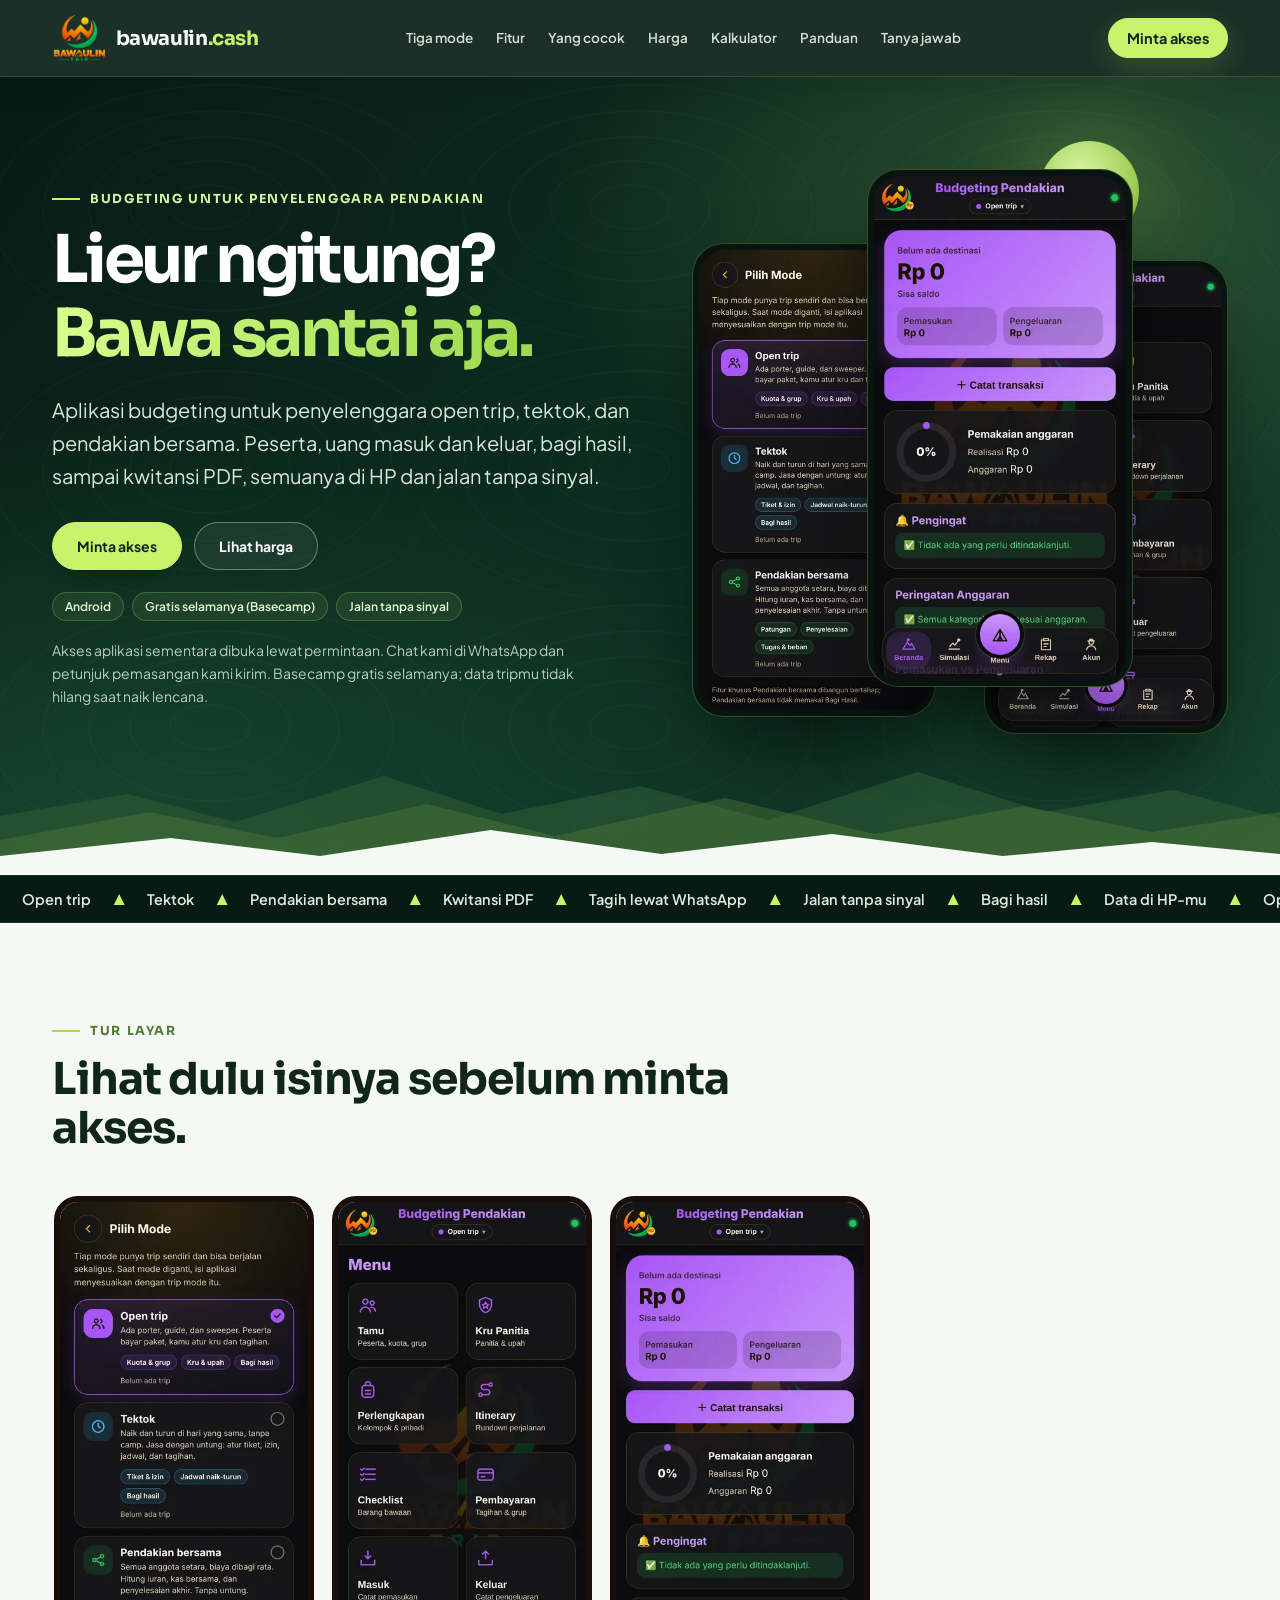
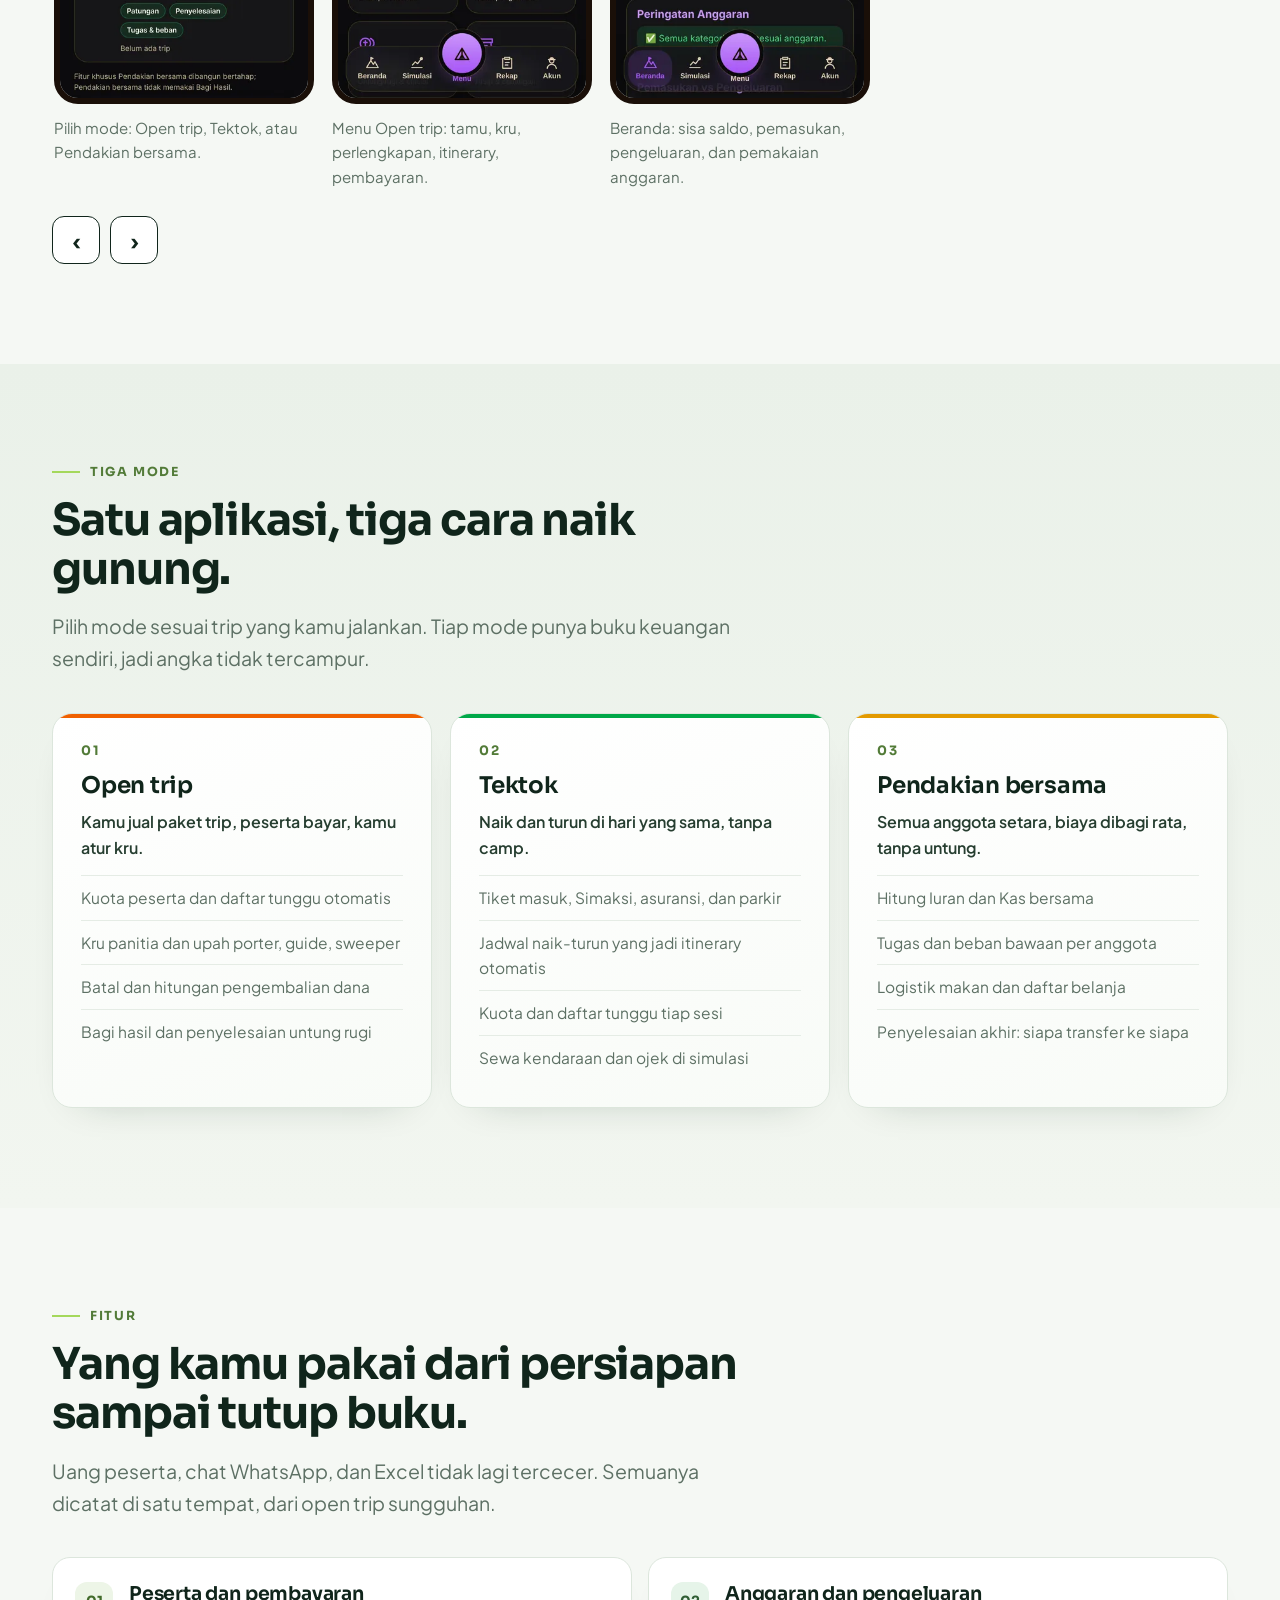
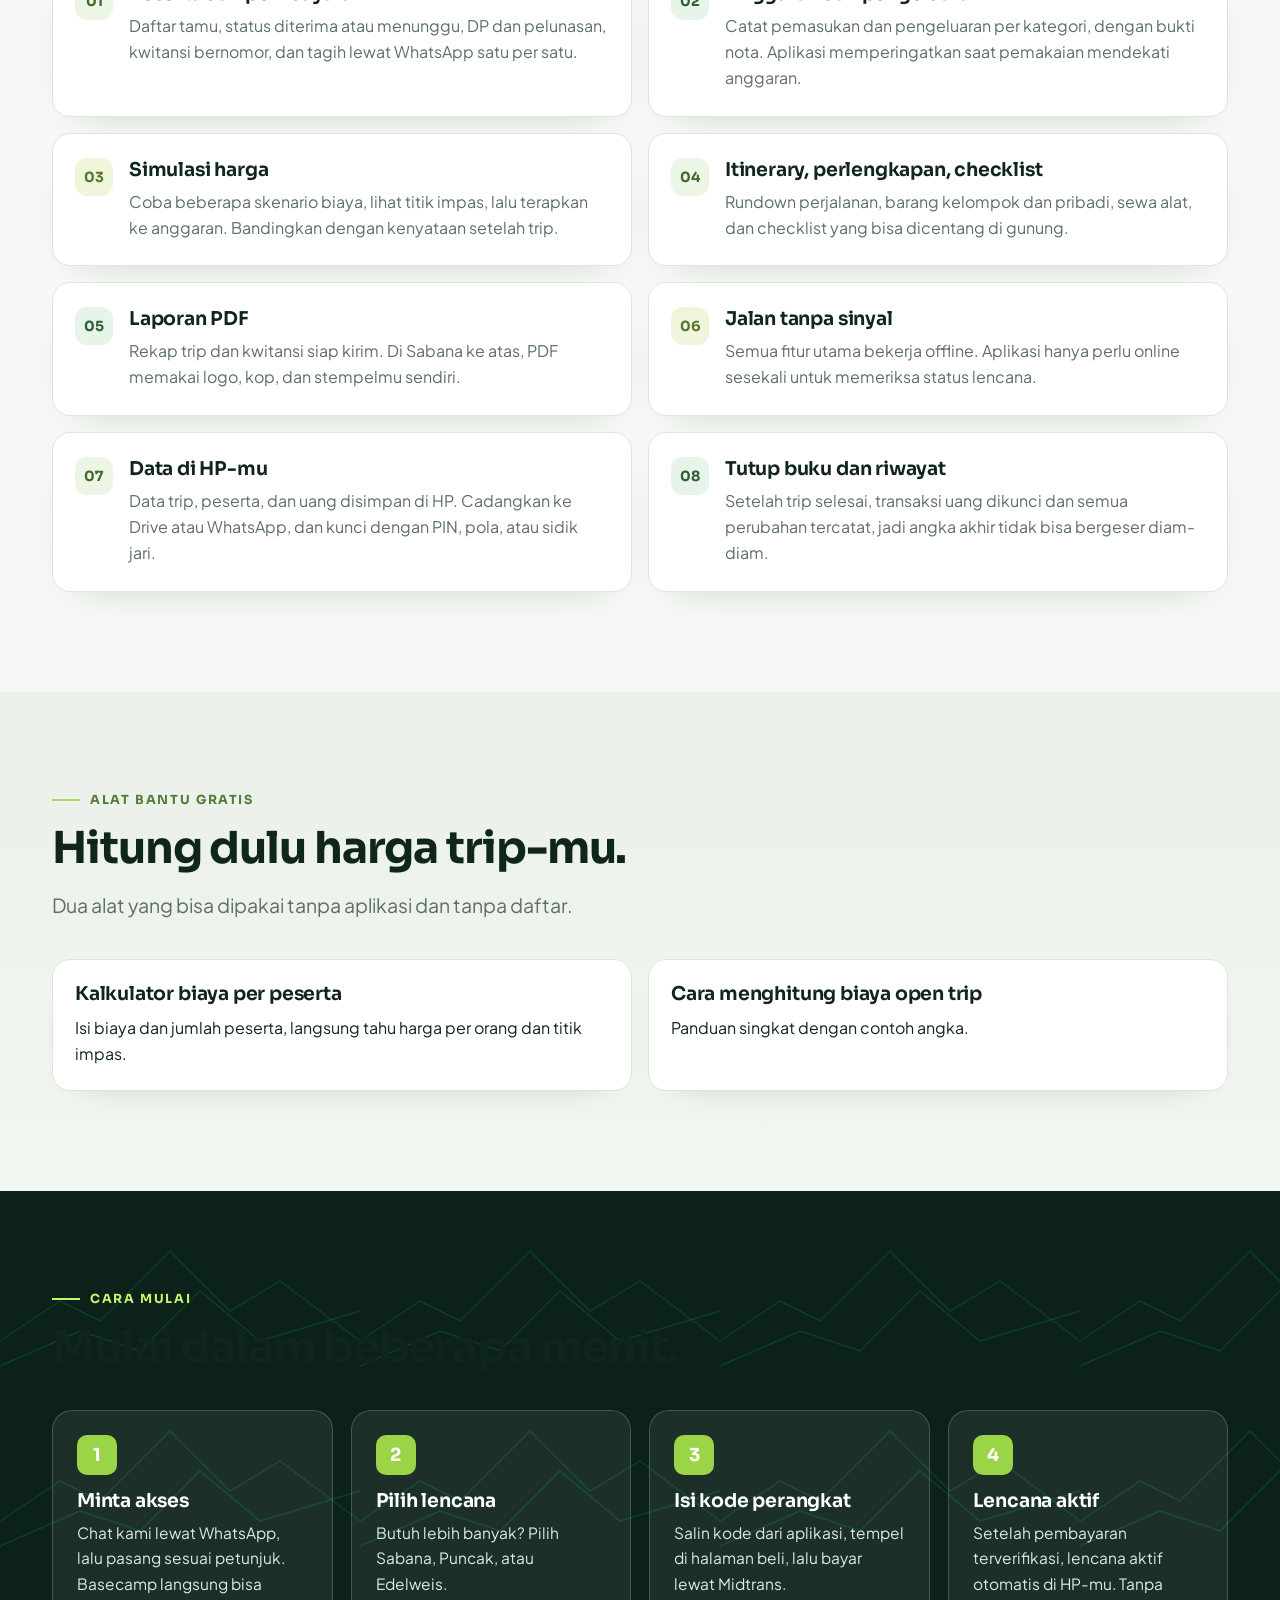
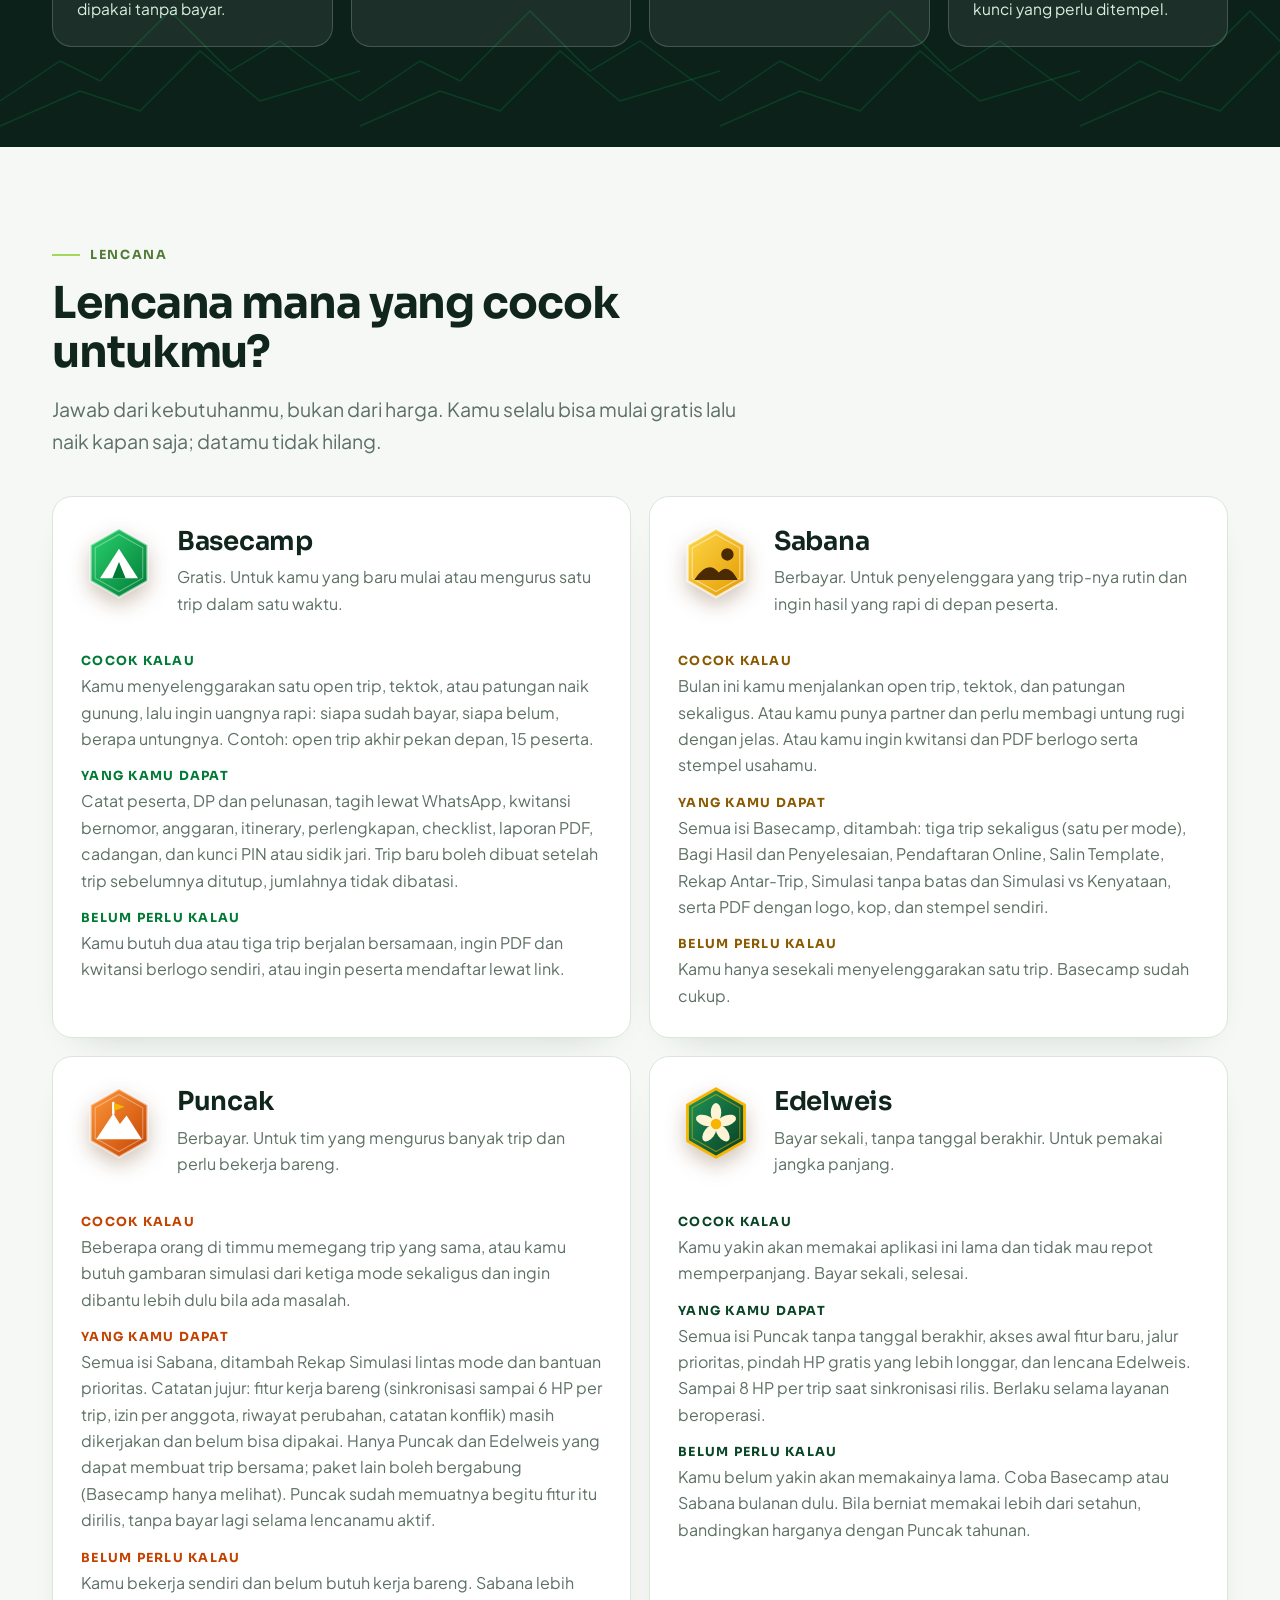
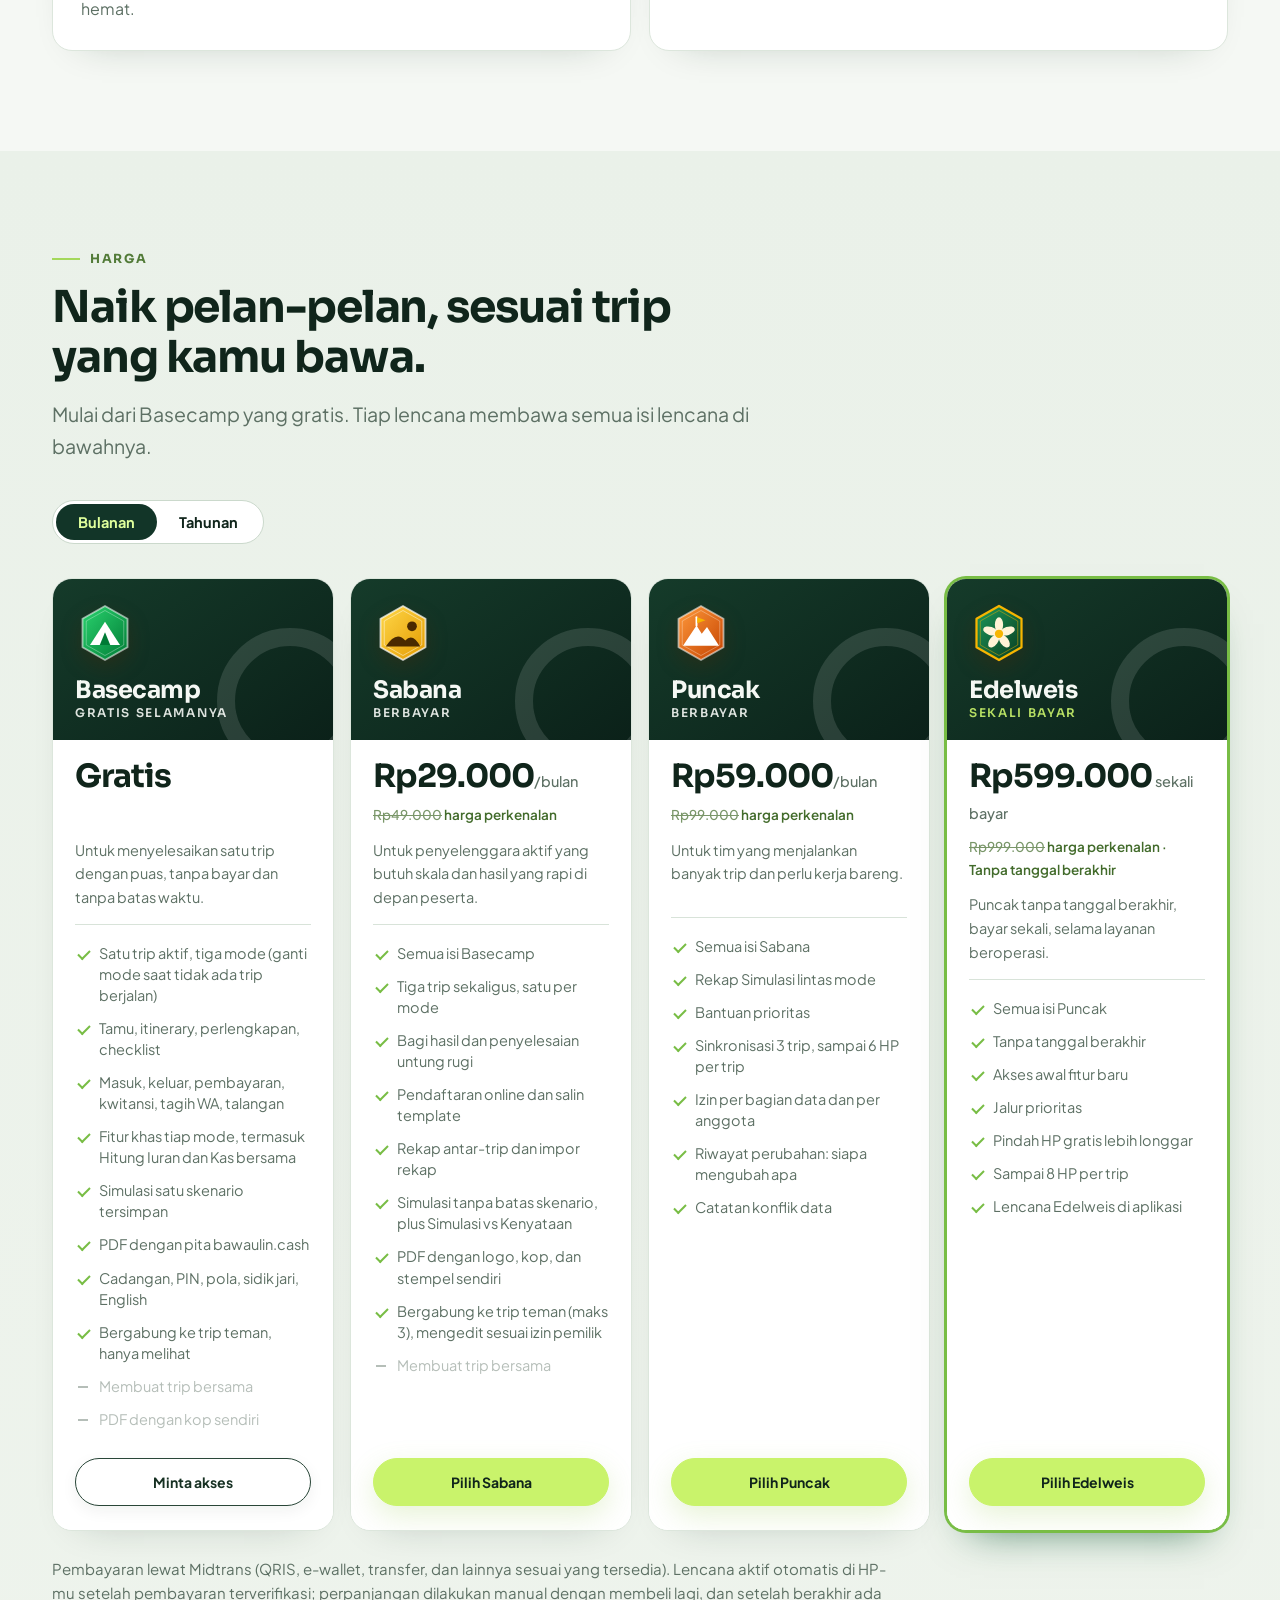
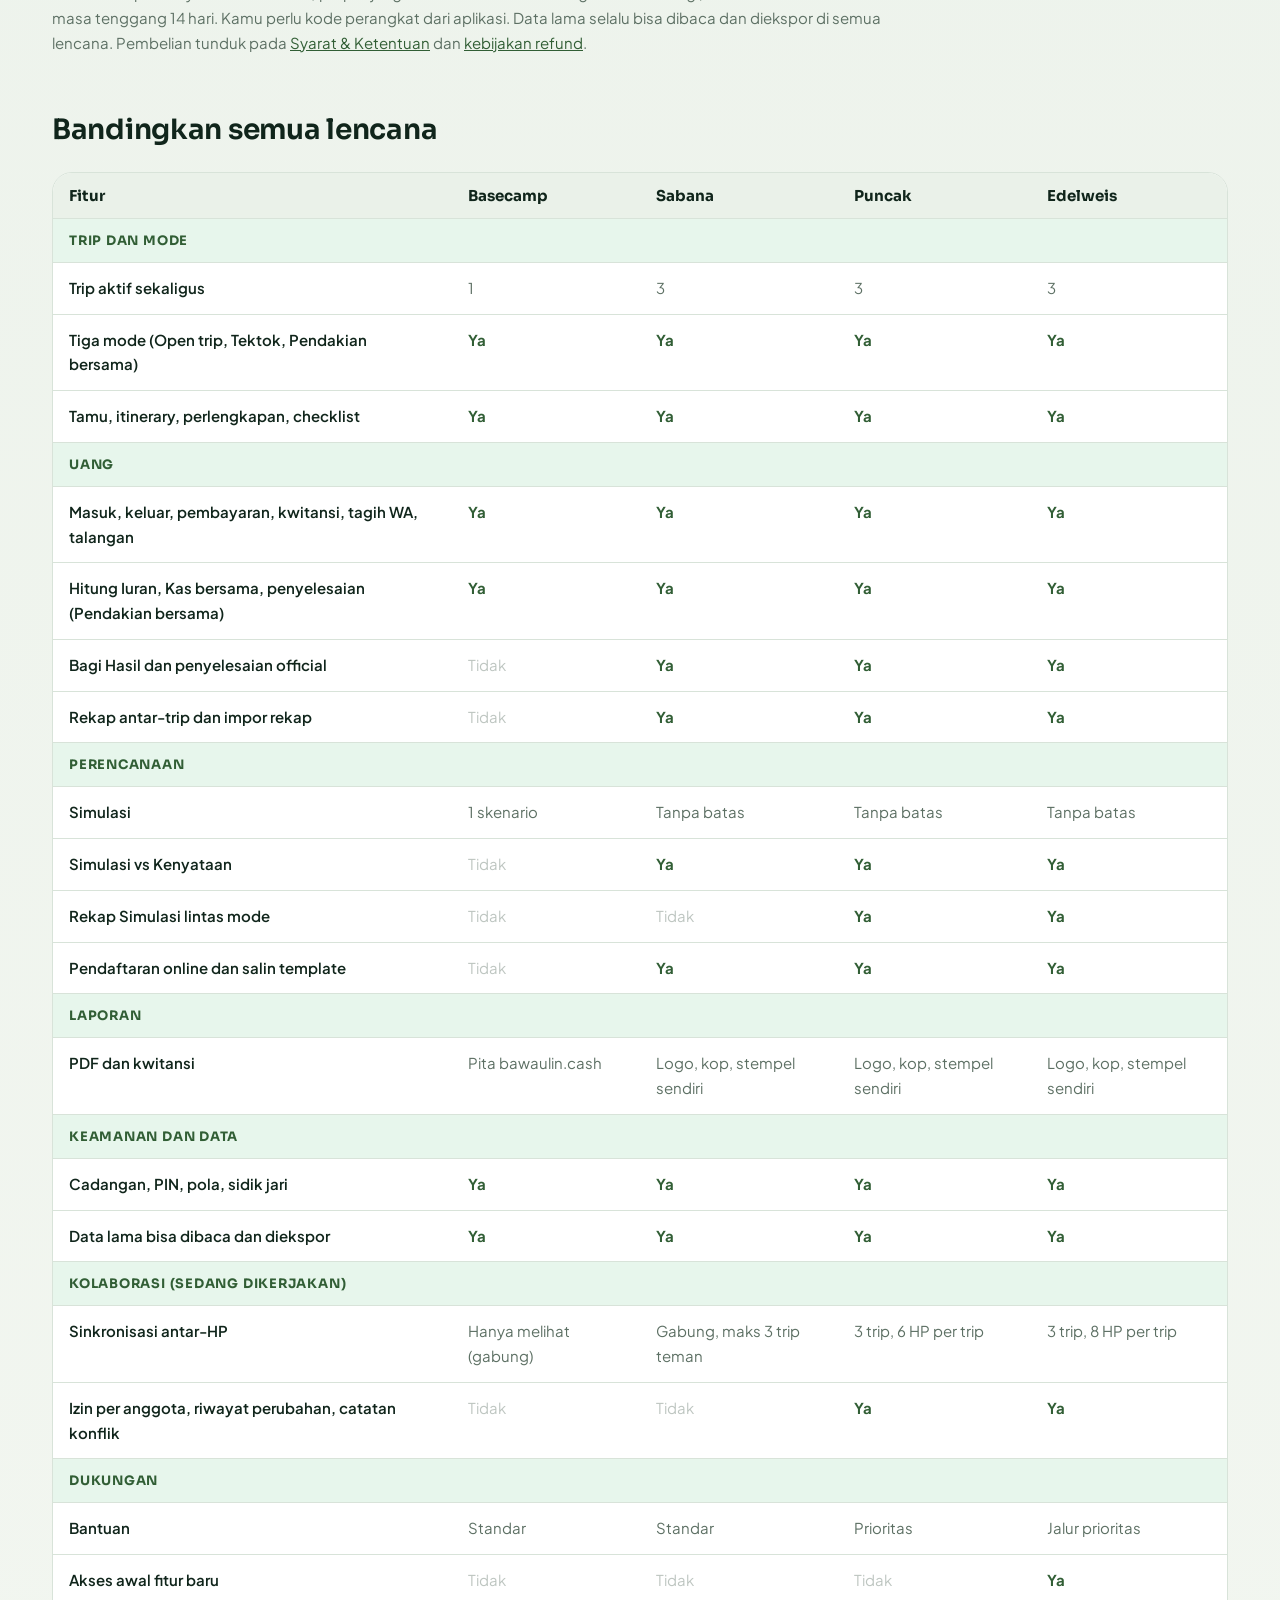
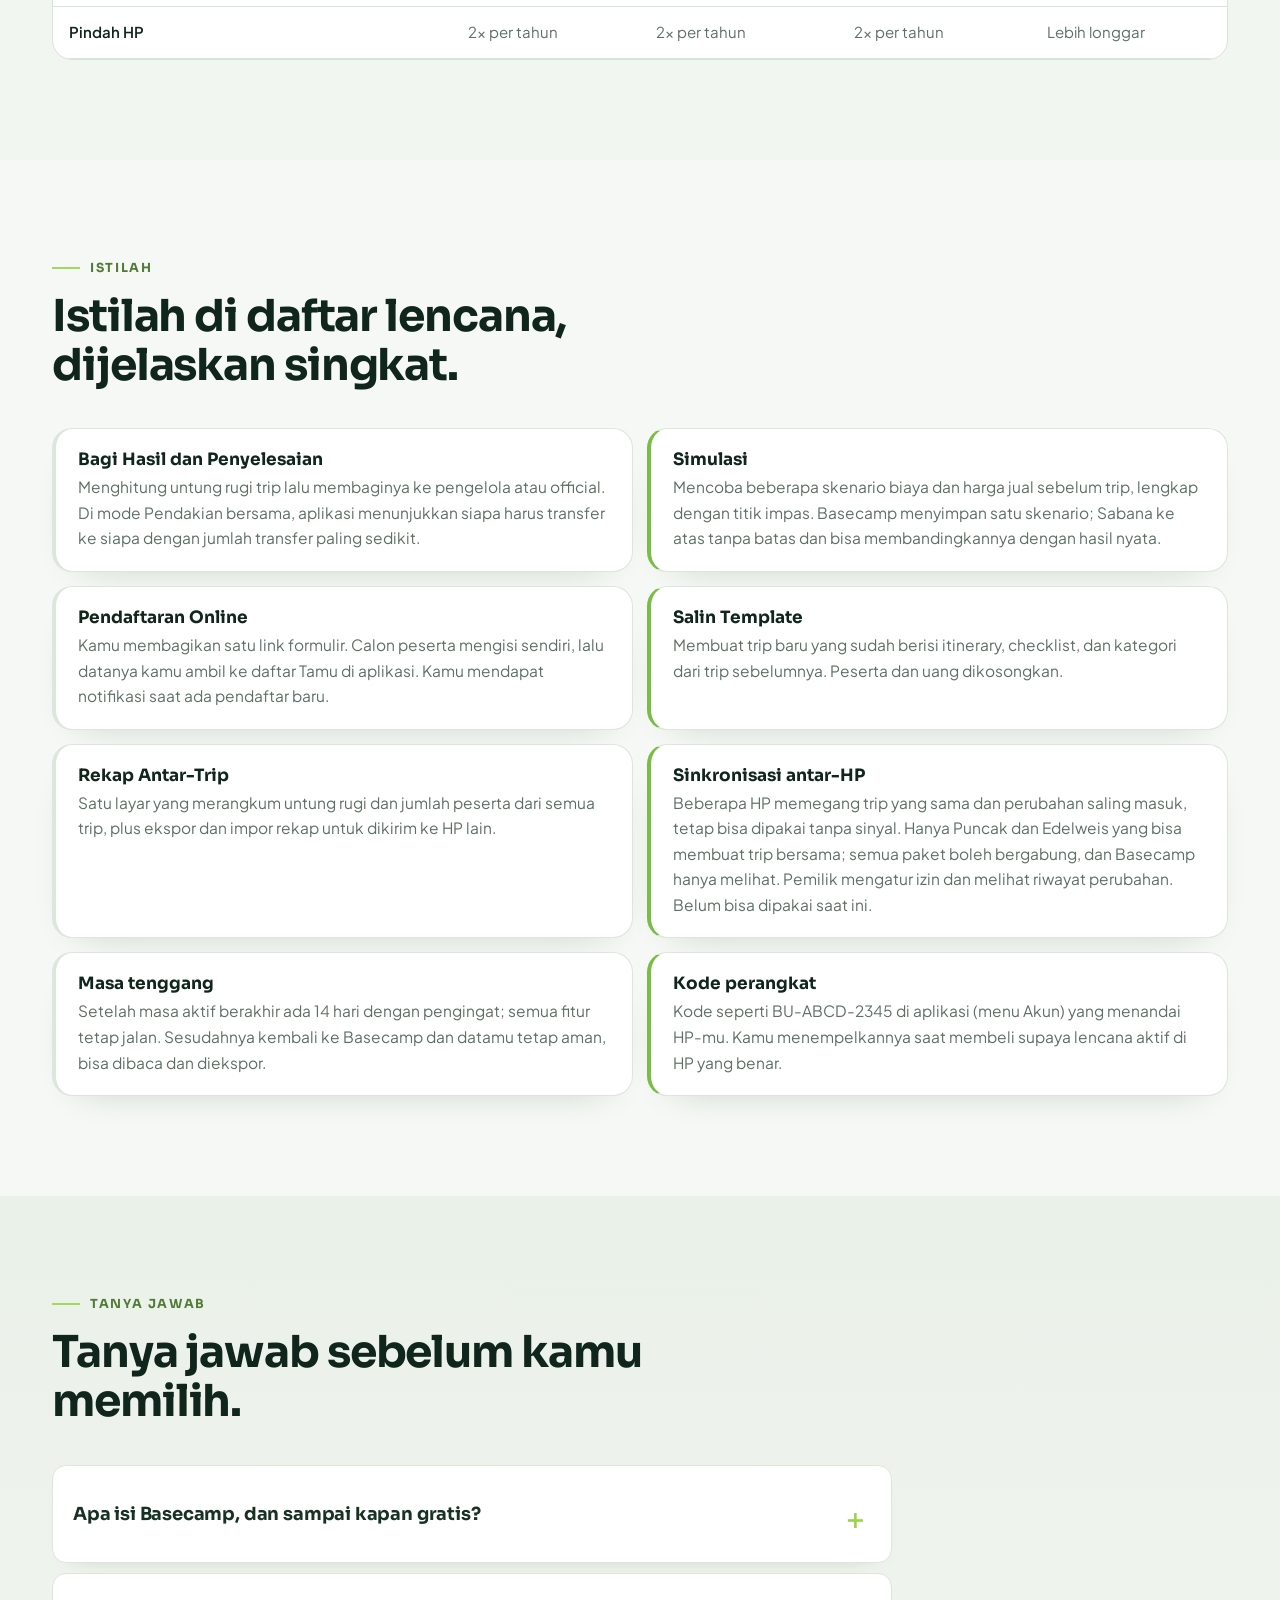
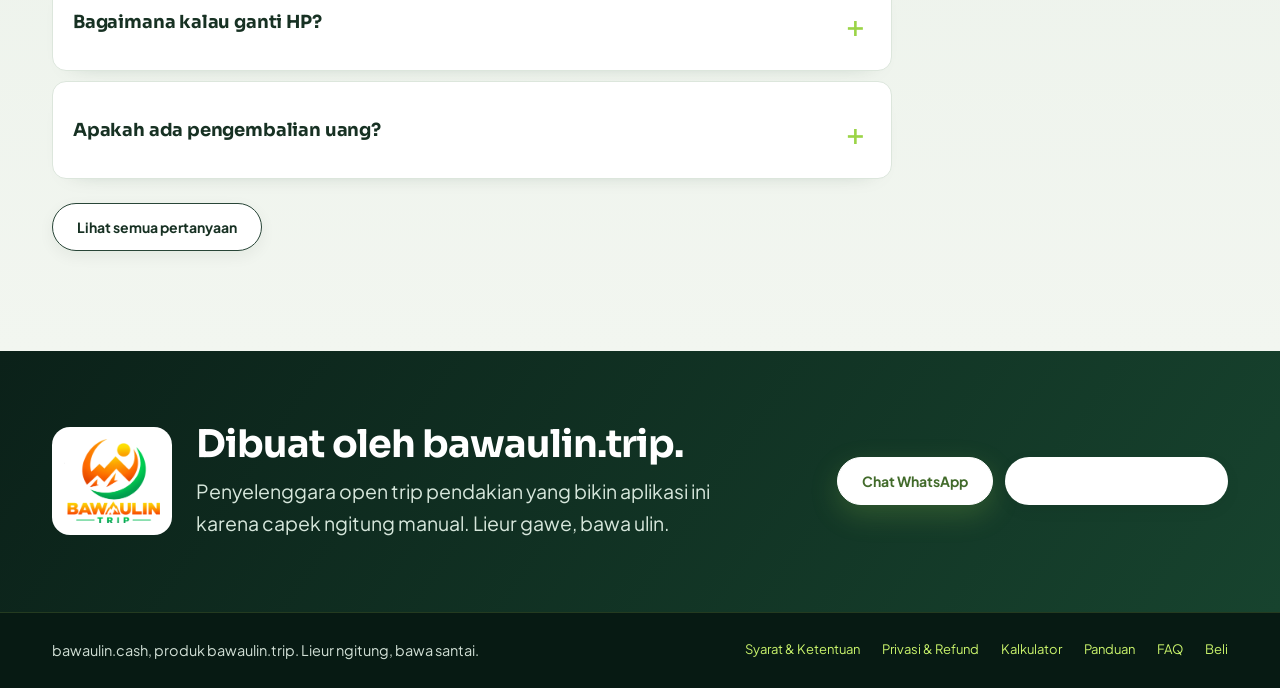
==== commit 94632593: "Add files via upload" ====
--- a/index.html
+++ b/index.html
@@ -3,7 +3,8 @@
 <meta property="og:title" content="bawaulin.cash | Budgeting untuk penyelenggara pendakian"><meta property="og:type" content="website"><link rel="icon" href="favicon.png" type="image/png">
 <link rel="preconnect" href="https://fonts.googleapis.com"><link rel="preconnect" href="https://fonts.gstatic.com" crossorigin>
 <link rel="stylesheet" href="https://fonts.googleapis.com/css2?family=Plus+Jakarta+Sans:wght@400;500;600;700&family=Sora:wght@600;700;800&display=swap">
-<link rel="stylesheet" href="style.css"></head><body>
+<link rel="stylesheet" href="style.css"><link rel="stylesheet" href="premium.css">
+</head><body>
 <svg width="0" height="0" style="position:absolute" aria-hidden="true" focusable="false"><defs>
 <linearGradient id="gB" x1="0" y1="0" x2="1" y2="1"><stop offset="0" stop-color="#2BD46F"/><stop offset="1" stop-color="#007A35"/></linearGradient>
 <linearGradient id="gS" x1="0" y1="0" x2="1" y2="1"><stop offset="0" stop-color="#FFD84A"/><stop offset="1" stop-color="#E39A00"/></linearGradient>
--- a/premium.css
+++ b/premium.css
@@ -0,0 +1,37 @@
+/* Bawaulin.cash Premium Outdoor SaaS redesign — visual layer only.
+   Original HTML, purchase flow, Supabase calls and Midtrans redirects remain intact. */
+:root{--bg:#f5f8f4;--bg2:#eaf1e9;--card:#fff;--ink:#10251b;--mut:#5d7064;--line:#d8e3d9;--sun:#c9f36b;--fire:#9bd447;--fired:#426b2b;--btn:#c9f36b;--leaf:#78bd45;--leafd:#315e35;--forest:#0b2119;--forest2:#123528;--link:#315e35;--r:20px;--f:'Plus Jakarta Sans',system-ui,sans-serif;--h:'Sora','Plus Jakarta Sans',system-ui,sans-serif}
+html{scroll-padding-top:90px}body{background:var(--bg);color:var(--ink);font-size:16px}
+.w{max-width:1220px}.nav{background:rgba(9,30,22,.92);border-bottom:1px solid rgba(201,243,107,.16);box-shadow:0 8px 30px rgba(5,20,13,.12)}.nv{height:76px}.brand{color:#f5f8f4}.brand b{color:var(--sun)}.nl{gap:clamp(12px,1.8vw,24px);font-size:13.5px}.nl a{color:#d0dfd4}.nl a:hover{color:var(--sun)}
+.btn{border-radius:999px;min-height:48px;padding:0 24px;border-color:#294638;color:#173123;background:#fff;font-size:14px;box-shadow:0 5px 16px rgba(11,33,25,.06)}.btn:hover{background:#102b20;color:#fff}.btn.sun{background:var(--sun);border-color:var(--sun);color:#10251b;box-shadow:0 10px 28px rgba(150,201,75,.22)}.btn.sun:hover{background:#d9ff85;border-color:#d9ff85;color:#10251b}.btn.s{min-height:40px}
+section{padding:clamp(64px,8vw,100px) 0}.eyb{color:#527b38;letter-spacing:.13em}.eyb:before{background:#a4d85b}.sec-head{margin-bottom:38px}.sec-head h2{color:#10251b}.lead{color:#5d7064}.alt{background:linear-gradient(180deg,#eaf1e9,#f2f6f0)}
+.hero{background:radial-gradient(ellipse at 82% 18%,rgba(183,230,99,.18),transparent 34%),radial-gradient(ellipse at 8% 100%,rgba(36,103,68,.5),transparent 42%),linear-gradient(125deg,#081b14 0%,#0d3023 58%,#17432e 100%)}.hero:before{opacity:.23}.hg{padding-top:clamp(52px,7vw,88px);padding-bottom:140px;gap:24px}.hero .eyb{color:#d6f3a1}.hero .eyb:before{background:#c9f36b}.hero h1{font-size:clamp(38px,5.2vw,66px);letter-spacing:-.055em}.grad{background:linear-gradient(90deg,#d8ff8b,#9cda50);-webkit-background-clip:text;background-clip:text;color:transparent}.hero .lead{color:#d7e7dc;max-width:58ch}.hero .btn.sun{background:var(--sun);border-color:var(--sun);color:#10251b}.hero .btn:not(.sun){border-color:rgba(255,255,255,.34);background:rgba(255,255,255,.06);backdrop-filter:blur(8px)}.hero .btn:not(.sun):hover{background:#fff;color:#10251b}.hero .note{color:#b8cfc0}.chips span{border-color:rgba(201,243,107,.22);background:rgba(201,243,107,.08);color:#e6f4d7;border-radius:999px;font-size:12px}.sunball{width:100px;height:100px;background:radial-gradient(circle at 40% 35%,#e3ffac,#9acb4d 70%,#5b8e38);box-shadow:0 0 90px 20px rgba(169,220,93,.22)}.ridge path:first-child{fill:#315e35;fill-opacity:.55}.ridge path:nth-child(2){fill:#527b38;fill-opacity:.42}.ridge path:nth-child(3){fill:#f5f8f4}.tick{background:#071a13;color:#dcebdc;border-top:1px solid rgba(201,243,107,.12);border-bottom:1px solid rgba(201,243,107,.12)}.tick i{color:var(--sun)}
+.phones{height:570px}.ph{background:#07140f;padding:6px;border:1px solid rgba(201,243,107,.25);box-shadow:0 38px 90px -28px rgba(0,0,0,.72)}.ph img{border-radius:26px}.ph.a{left:2%;top:78px}.ph.b{left:34%;top:4px}.ph.c{right:0;top:95px}
+.mode,.f,.gcard,.term,.tier{border-color:#dce6dc;box-shadow:0 16px 40px -30px rgba(15,45,29,.32)}.mode{border-radius:20px;padding:28px;background:linear-gradient(160deg,#fff,#f8fbf7)}.mode:before{height:4px}.mode .no{color:#527b38}.mode h3{color:#10251b}.mode p.for{color:#263e30}.mode li{border-color:#e5ece5}.f{border-radius:18px;background:#fff}.f .ic{border-radius:12px;background:#edf5e7;color:#426b2b}.f:nth-child(3n+2) .ic{background:#e6f4e9;color:#315e35}.f:nth-child(3n) .ic{background:#f0f5dc;color:#55782f}.gcard{border-radius:20px;background:#fff}.gcard .q,.gcard dd{color:#5d7064}.tier{border-radius:20px;background:#fff;overflow:hidden}.tier .top{background:linear-gradient(145deg,#153b2a,#0b2119);color:#f5f8f4}.tier .bd{background:#fff}.tier .nm{color:inherit}.tier .price{color:#10251b}.tier .save{color:#426b2b}.toggle{border-color:#cbd9cc;background:#fff;border-radius:999px}.toggle button{border-radius:999px}.toggle button[aria-pressed=true]{background:#123528;color:#dfff9c}.tier .btn{margin-top:auto}.tier.featured{border-color:#8fbd56;box-shadow:0 20px 48px -24px rgba(81,128,49,.38)}
+.faq details,.faq details[open]{border:1px solid #dce6dc;border-radius:14px;background:#fff;padding:18px 20px;margin-bottom:10px;box-shadow:0 10px 25px -22px rgba(15,45,29,.4)}.faq summary{font-weight:700;color:#173123;cursor:pointer}.faq p{color:#5d7064;margin-top:12px}.orange{background:linear-gradient(125deg,#0b2119,#17432e)!important;color:#fff}.orange h2,.orange p{color:#fff}.orange .lead{color:#d7e7dc}.orange .btn:not(.sun){border-color:rgba(255,255,255,.4);color:#fff}.orange .btn:not(.sun):hover{color:#10251b;background:#fff}
+footer{background:#071a13;color:#d1dfd5;border-top:1px solid rgba(201,243,107,.15);padding:26px 0}footer nav{display:flex;flex-wrap:wrap;gap:14px 22px}footer a{color:#c9f36b;text-decoration:none;font-size:13px}footer a:hover{text-decoration:underline}
+.doc{max-width:900px;margin:42px auto 70px;padding:clamp(24px,5vw,52px);background:#fff;border:1px solid #dce6dc;border-radius:24px;box-shadow:0 24px 60px -45px rgba(10,40,23,.35)}.doc h1{color:#10251b}.doc h2,.doc h3{color:#21472e}.doc p,.doc li{color:#53695b}.doc a{color:#426b2b}.doc .meta{color:#75877a}.doc .item{border-color:#e2ebe2}.card{border-radius:18px;border-color:#dce6dc;box-shadow:0 14px 36px -30px rgba(10,40,23,.35)}
+.kal,.res{border-radius:20px;border:1px solid #dce6dc;background:#fff;box-shadow:0 18px 48px -36px rgba(10,40,23,.35)}.kal input,.kal select,.kal textarea{border:1px solid #cfdbd0;border-radius:12px}.res{background:#f0f6ec}.r.big{color:#315e35}
+@media(max-width:900px){.nl{gap:12px;overflow-x:auto;white-space:nowrap;scrollbar-width:none}.nl::-webkit-scrollbar{display:none}.nv{gap:12px}.phones{height:480px}.ph{width:205px}.ph.b{width:225px}}
+@media(max-width:700px){.nv{height:auto;min-height:68px;flex-wrap:wrap;padding-top:10px;padding-bottom:10px}.brand{font-size:18px}.brand img{height:38px}.nl{order:3;width:100%;padding:7px 0 2px;gap:20px}.nl a{font-size:12.5px}.nav>.w>.btn{margin-left:auto}.hg{grid-template-columns:1fr;padding-top:48px;padding-bottom:110px}.hero h1{font-size:clamp(38px,11vw,54px)}.phones{height:430px;margin-top:6px;max-width:520px;width:100%;margin-left:auto;margin-right:auto}.ph{width:31%;border-radius:24px}.ph img{border-radius:19px}.ph.a{left:5%;top:66px}.ph.b{left:34%;width:34%;top:0}.ph.c{right:4%;top:78px}.modes{grid-template-columns:1fr}.fg,.gg{grid-template-columns:1fr}.tiers{grid-template-columns:1fr 1fr}.gcard{grid-template-columns:60px 1fr}.doc{margin:22px 14px 46px;padding:24px 20px;border-radius:18px}}
+@media(max-width:440px){.tiers{grid-template-columns:1fr}.phones{height:360px}.ph{width:32%}.ph.b{width:35%}.cta .btn{width:100%}.sec-head{margin-bottom:28px}}
+@media(prefers-reduced-motion:reduce){*,*:before,*:after{scroll-behavior:auto!important;animation-duration:.01ms!important;animation-iteration-count:1!important;transition-duration:.01ms!important}}
+/* Purchase page polish; selectors are scoped so payment controls keep their IDs and behavior. */
+body:has(#vBeli){background:radial-gradient(ellipse at 90% 0%,rgba(185,226,117,.16),transparent 34%),#f3f7f1}
+body:has(#vBeli) header{background:#0b2119;border-bottom:1px solid rgba(201,243,107,.18);padding:16px max(18px,calc((100vw - 900px)/2));}
+body:has(#vBeli) header a{color:#f5f8f4!important}body:has(#vBeli) header b{color:#f5f8f4}
+body:has(#vBeli) main{max-width:620px;padding-top:34px}
+body:has(#vBeli) main section{padding:28px;background:#fff;border:1px solid #dce6dc;border-radius:24px;box-shadow:0 24px 65px -48px rgba(10,40,23,.42);margin-bottom:24px}
+body:has(#vBeli) h1{font-size:clamp(27px,5vw,36px);color:#10251b}
+body:has(#vBeli) h2{color:#21472e;margin-top:26px}
+body:has(#vBeli) .tier .row{border-radius:14px;border-color:#dce6dc;background:#fbfdf9}
+body:has(#vBeli) .tier input:checked~.row{border-color:#79ad43;box-shadow:0 0 0 2px rgba(121,173,67,.12)}
+body:has(#vBeli) .tier input:checked~.dot{background:#79ad43;border-color:#79ad43}
+body:has(#vBeli) .seg button[aria-pressed=true]{background:#123528;color:#e5f8c4;border-color:#123528}
+body:has(#vBeli) .price{background:linear-gradient(130deg,#102b20,#1d5637);border-radius:16px;padding:20px;color:#f5f8f4}
+body:has(#vBeli) input[type=text],body:has(#vBeli) input[type=email],body:has(#vBeli) input[type=tel]{border-color:#cfdbd0;border-radius:12px;background:#fbfdf9}
+body:has(#vBeli) .btn{display:flex;width:100%;margin-top:18px;border-radius:999px;background:#c9f36b;color:#10251b;box-shadow:none}
+body:has(#vBeli) .btn:disabled{background:#dce5d8;color:#657466}
+body:has(#vBeli) .btn.alt{background:#fff;color:#21472e;border:1px solid #cfdbd0}
+body:has(#vBeli) .card{background:#f7faf5}
+@media(max-width:600px){body:has(#vBeli) main{padding:20px 12px 40px}body:has(#vBeli) main section{padding:22px 18px;border-radius:18px}}
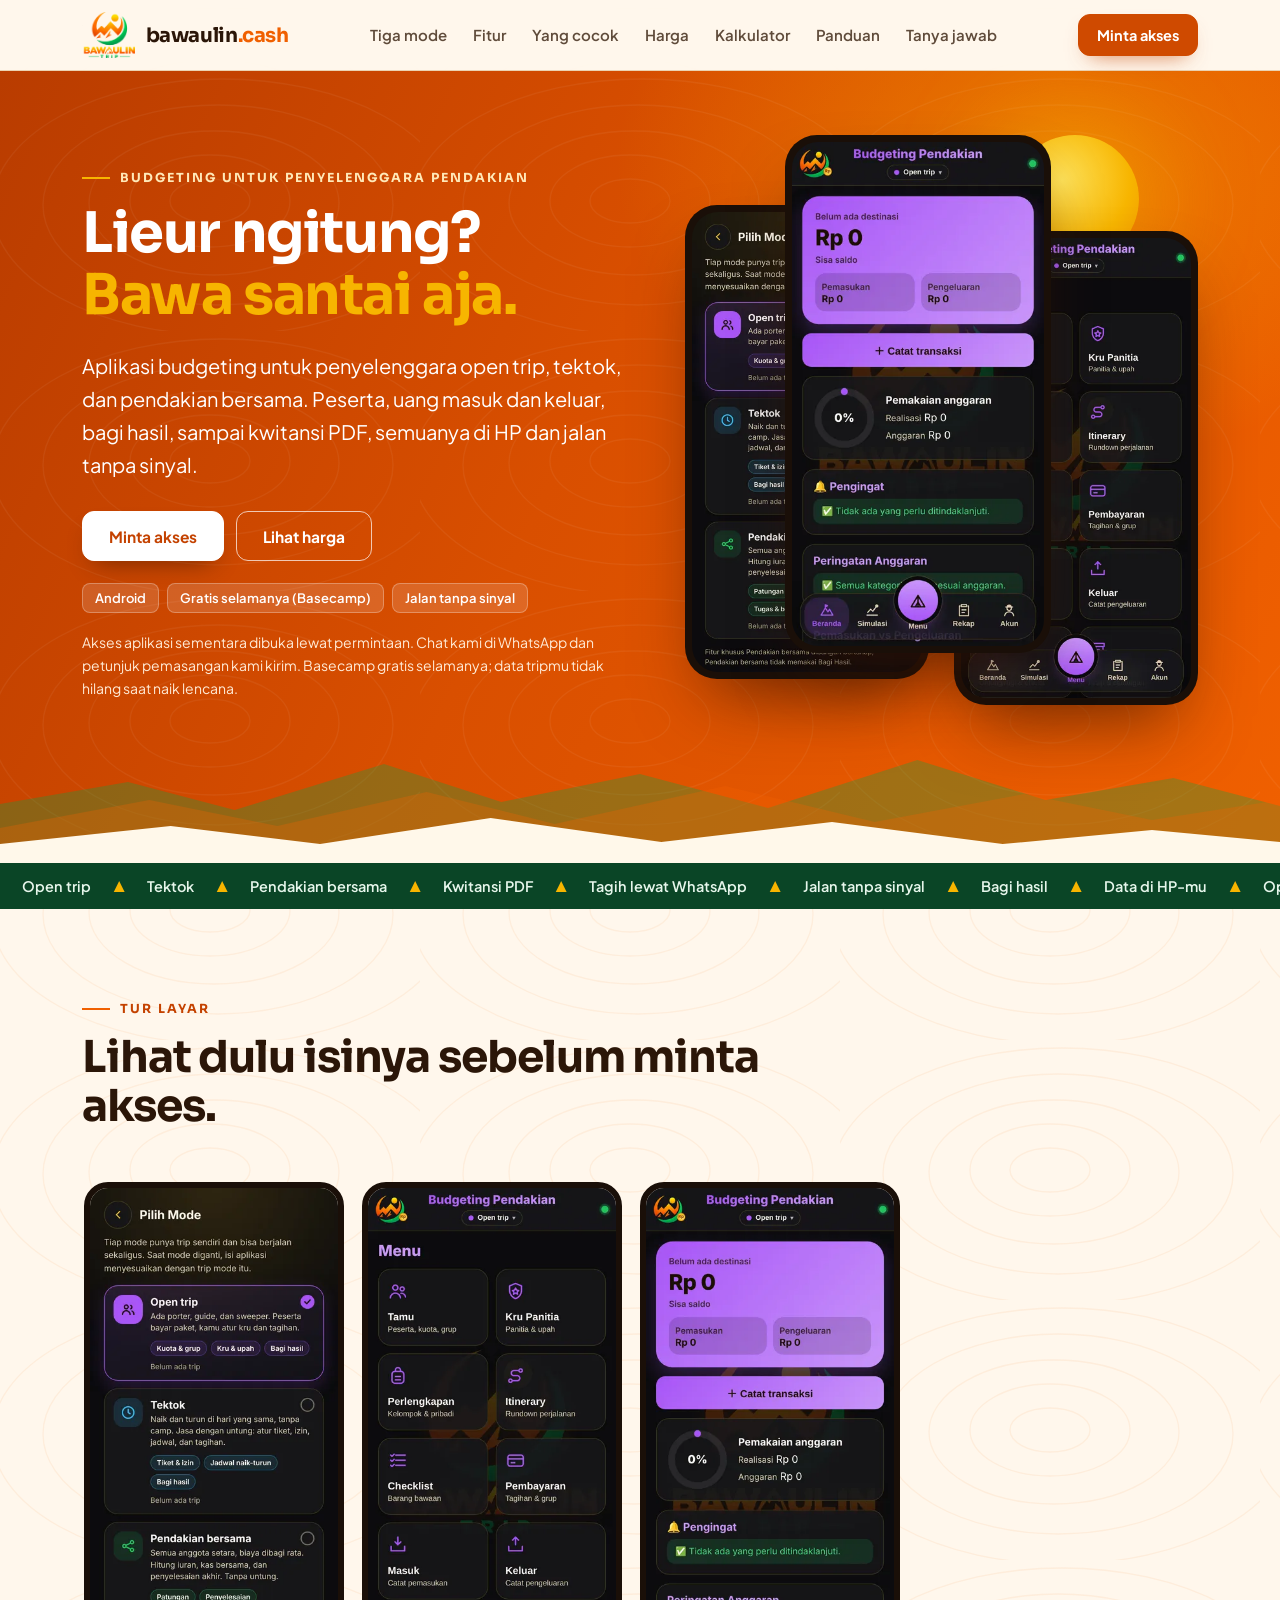
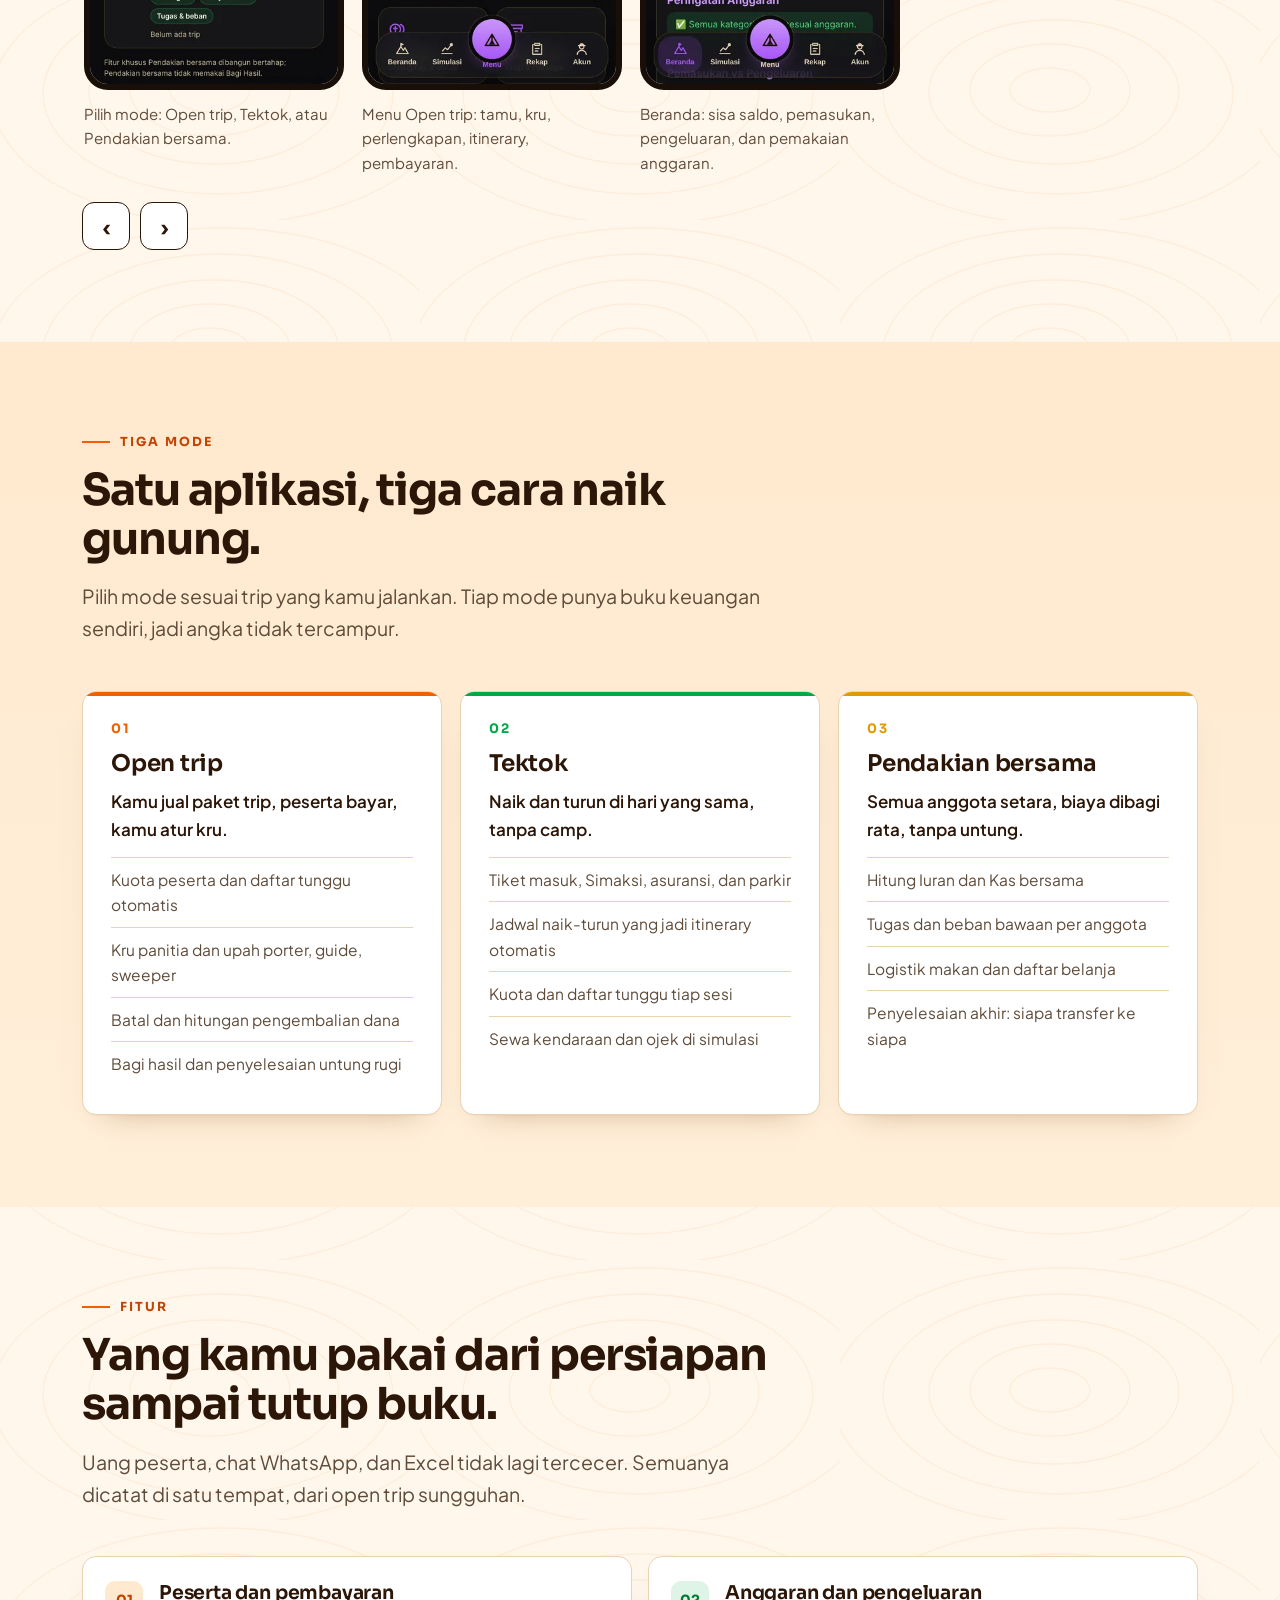
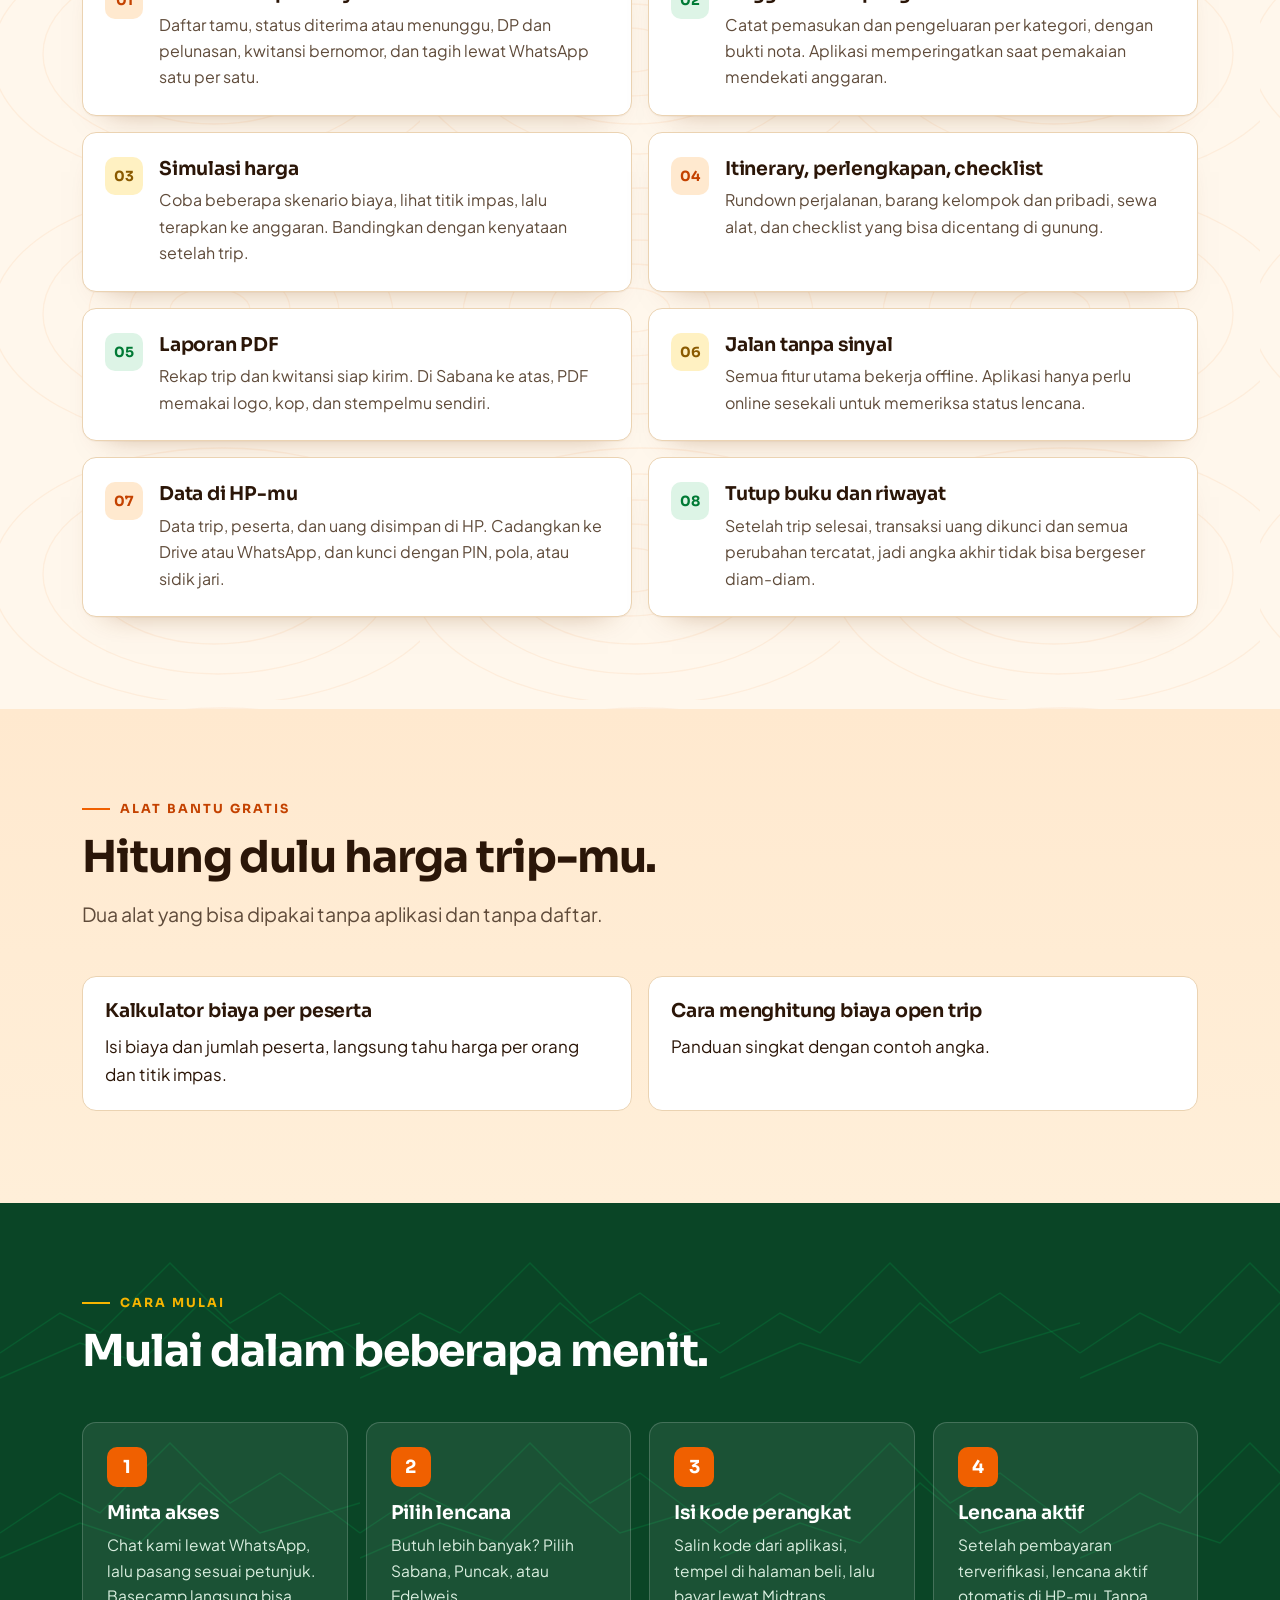
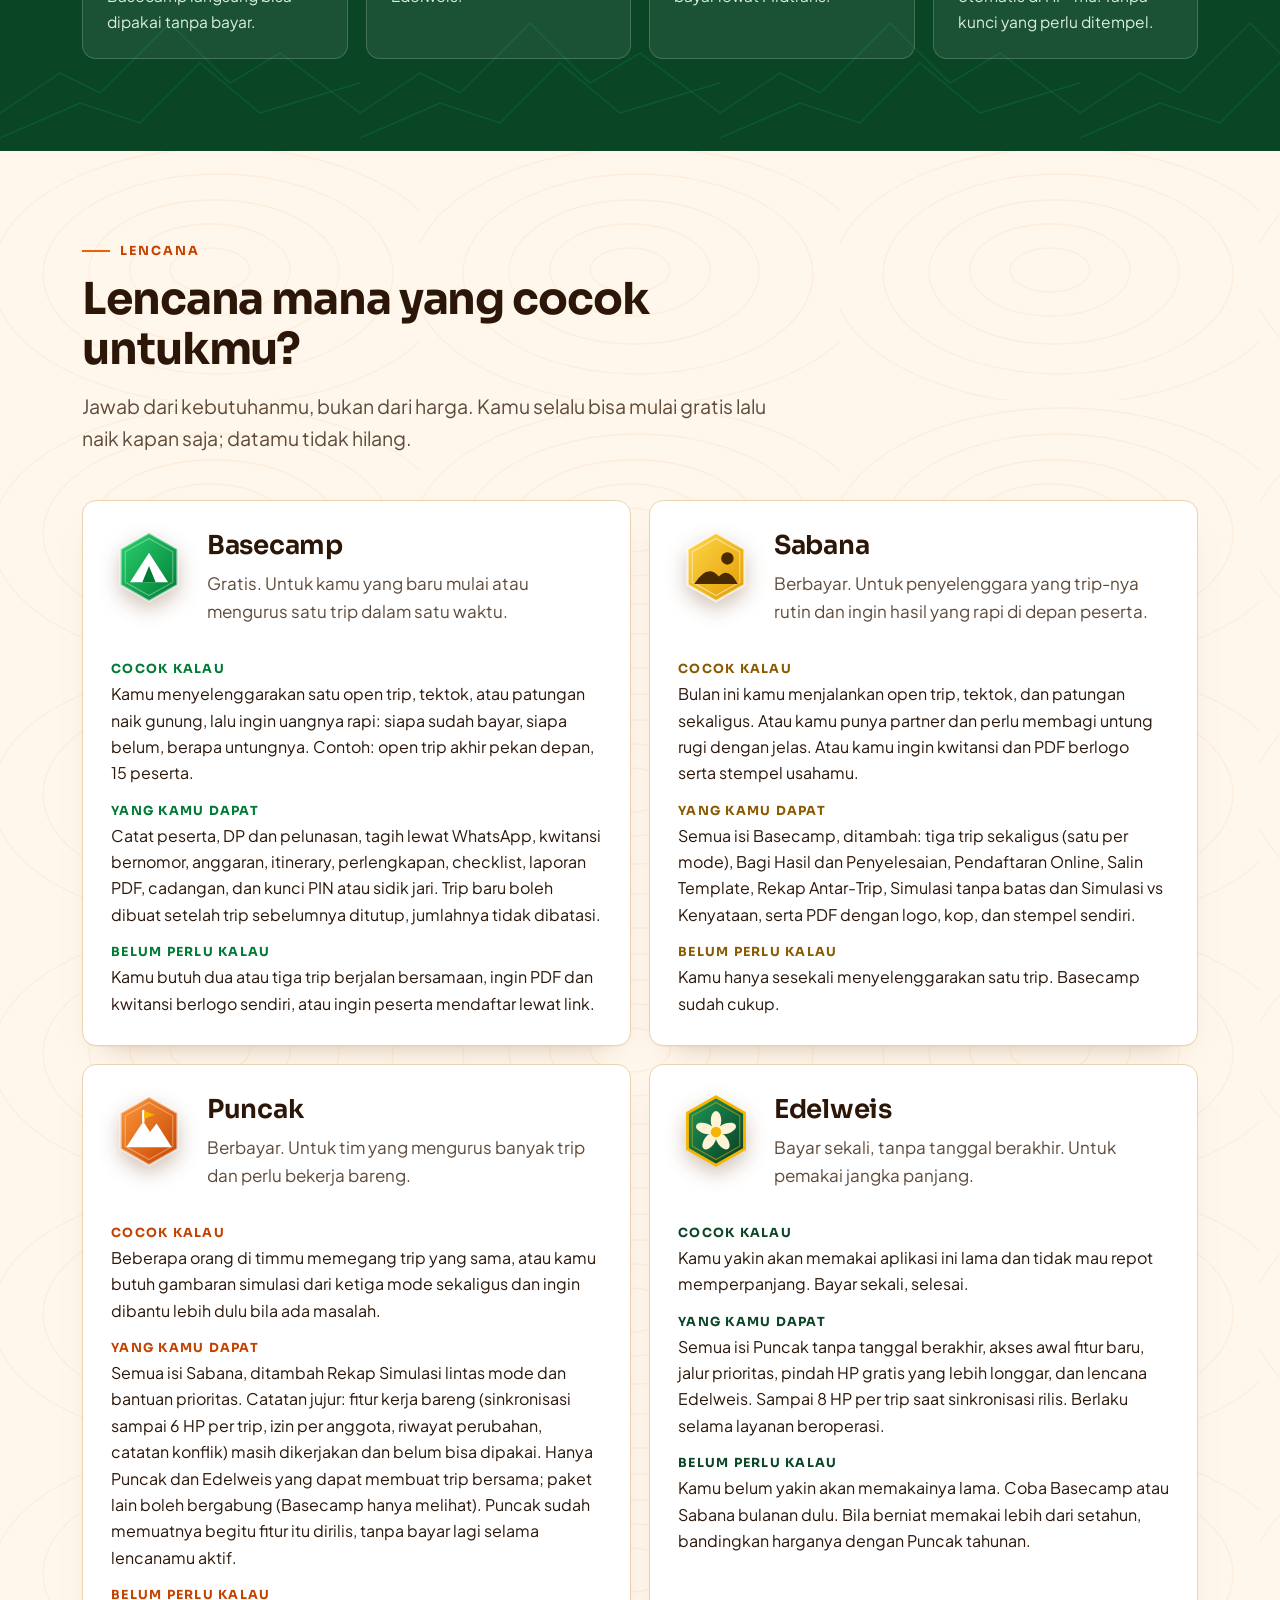
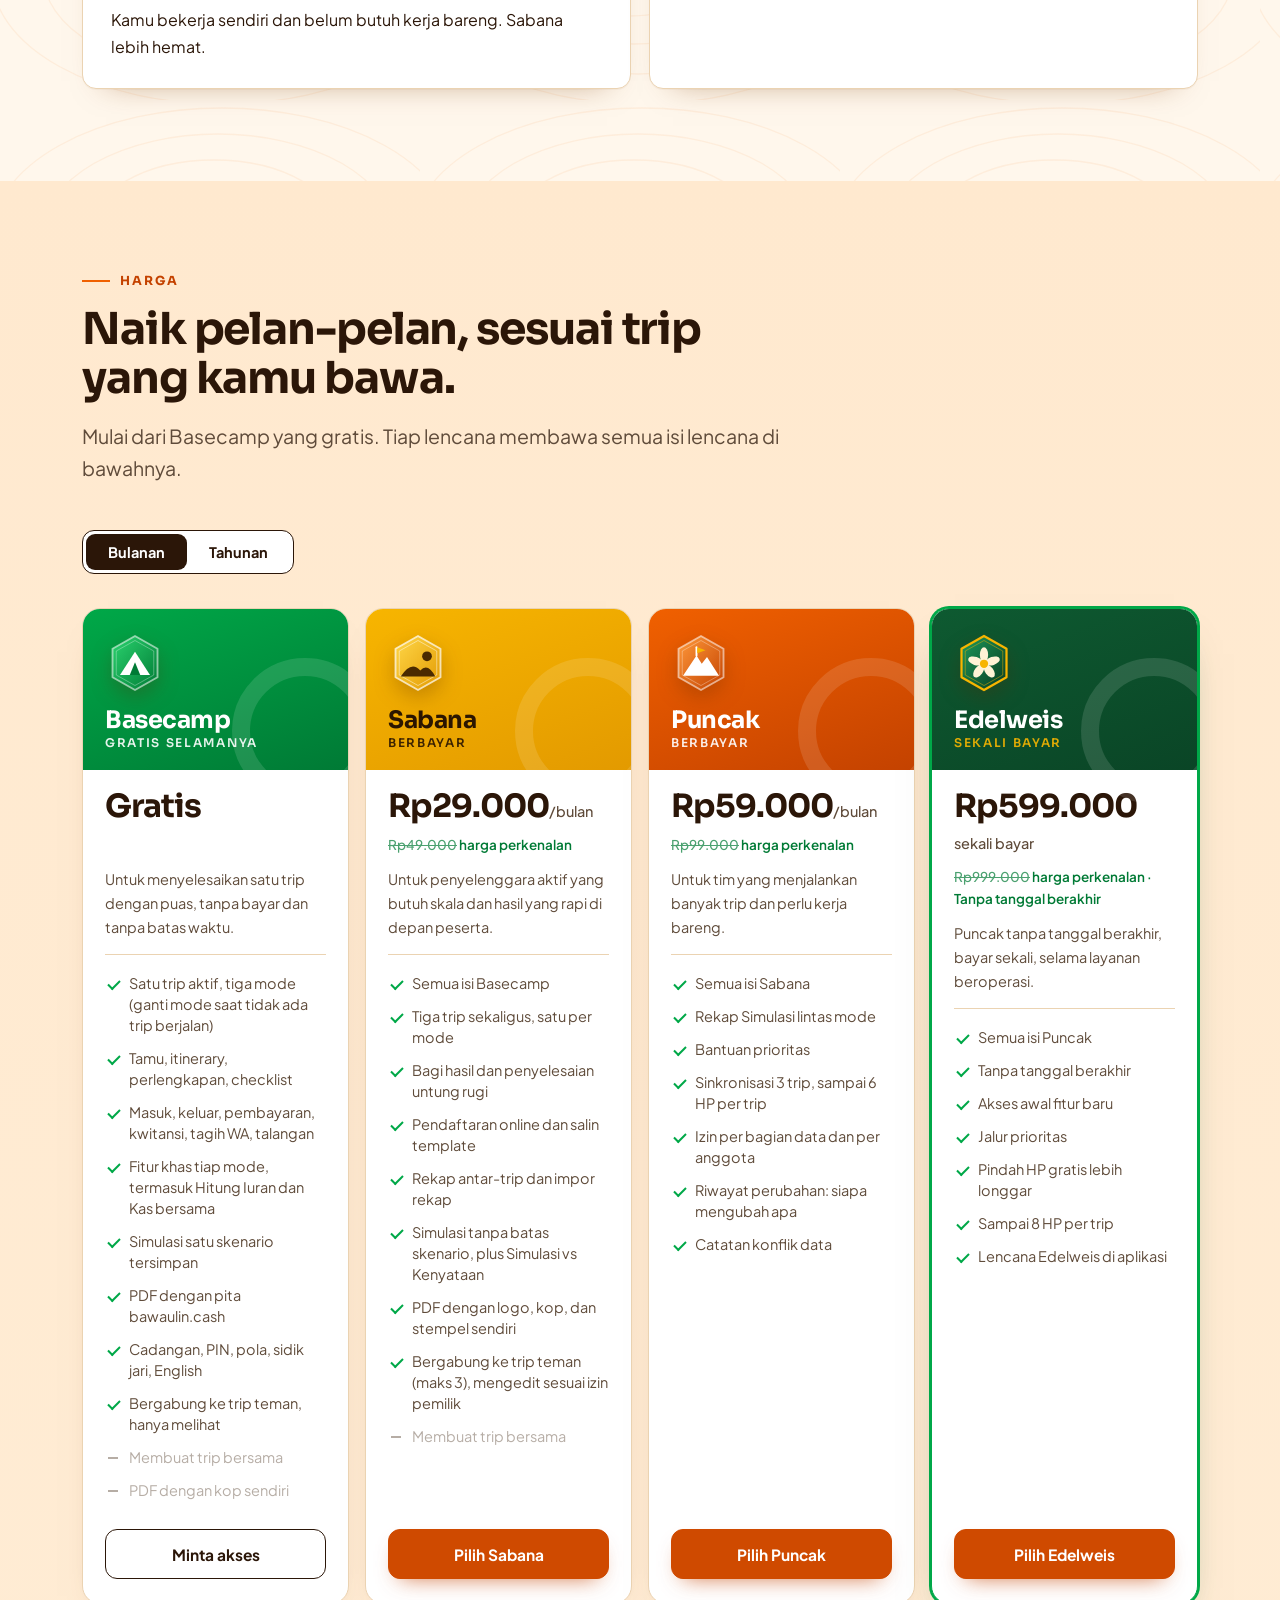
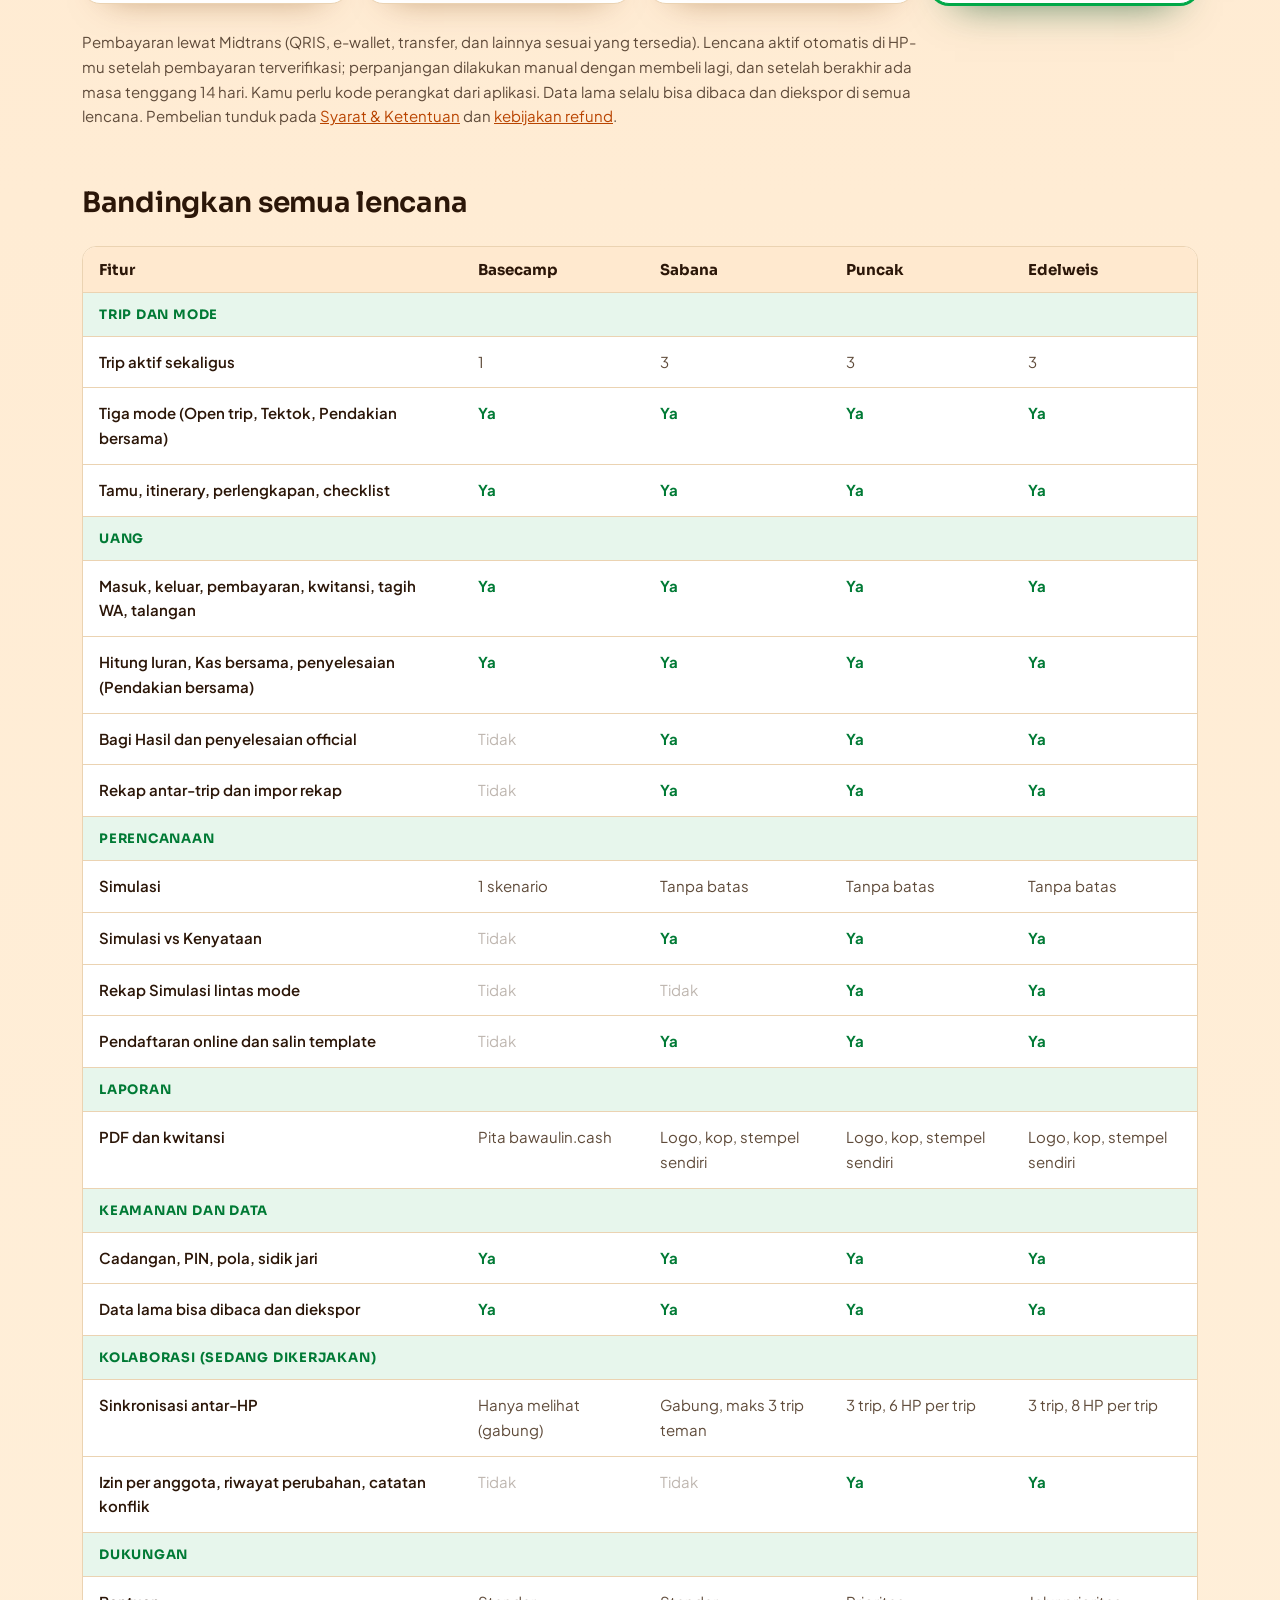
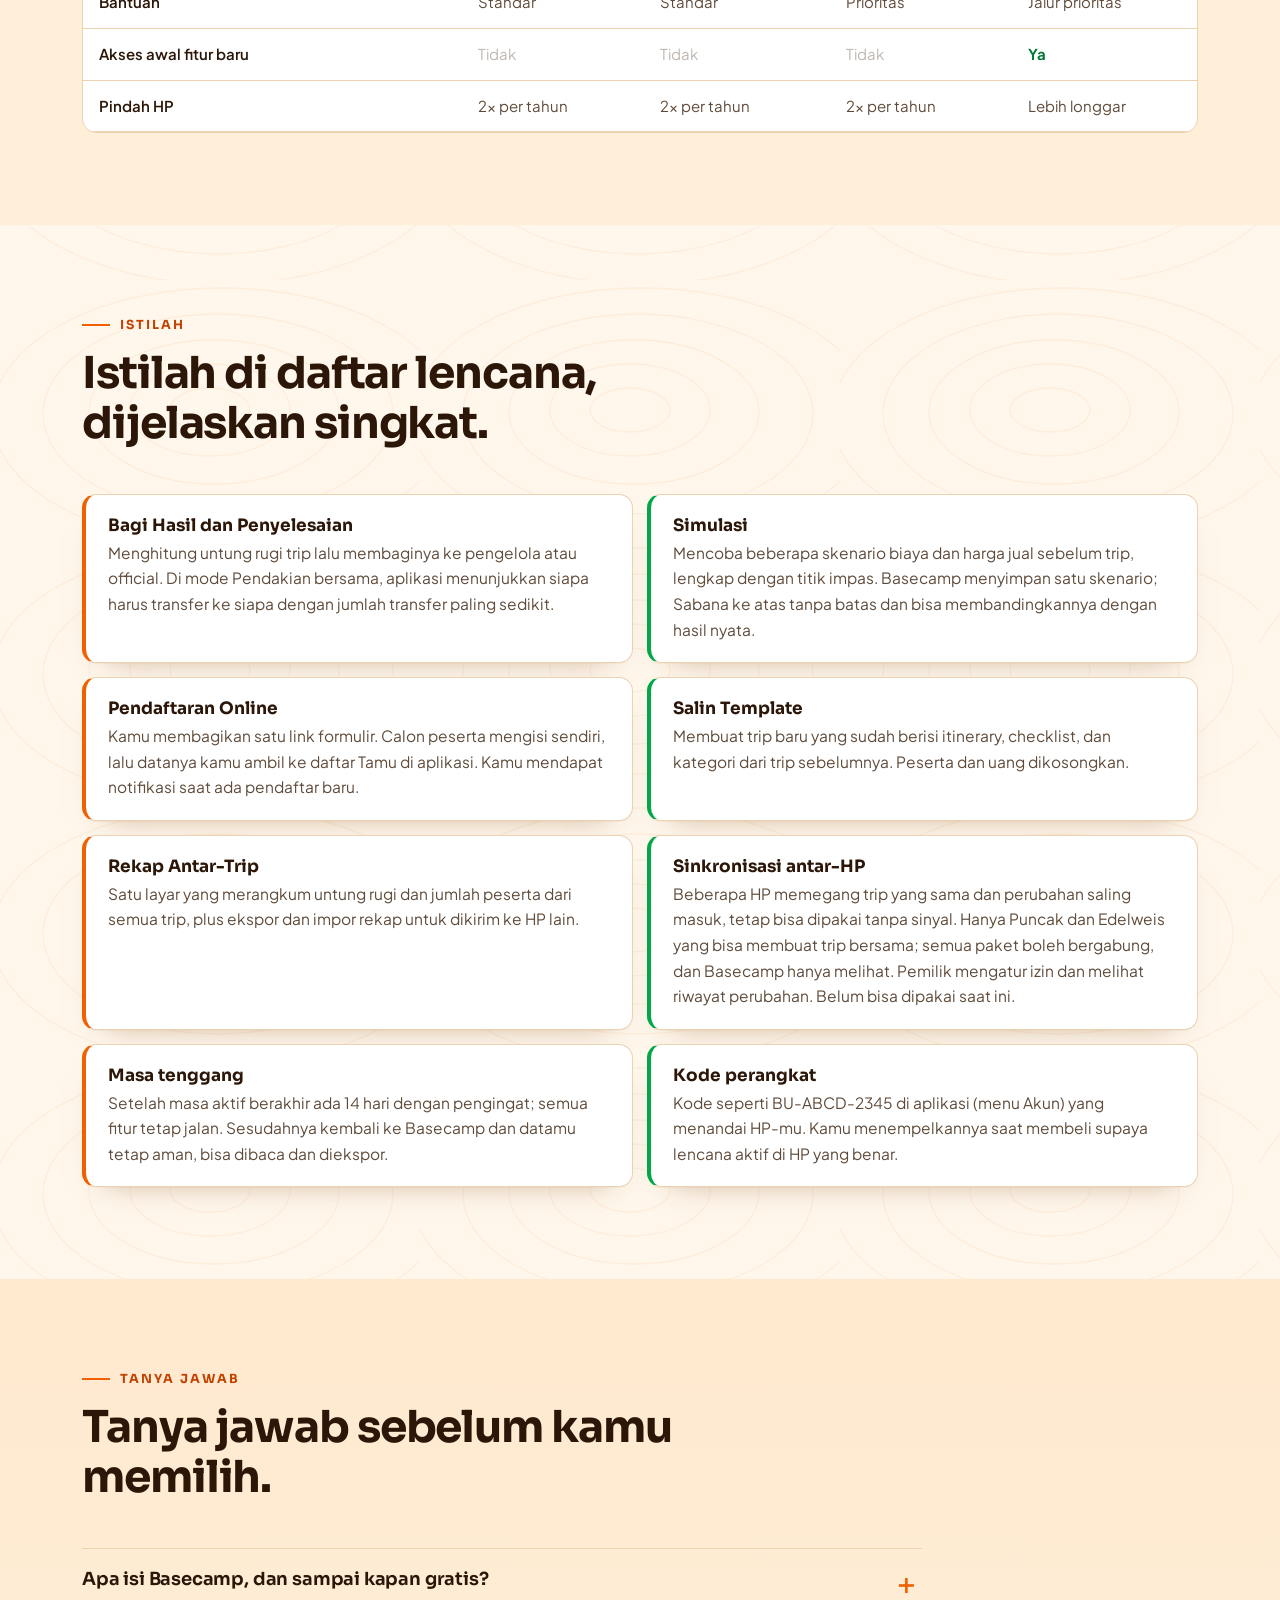
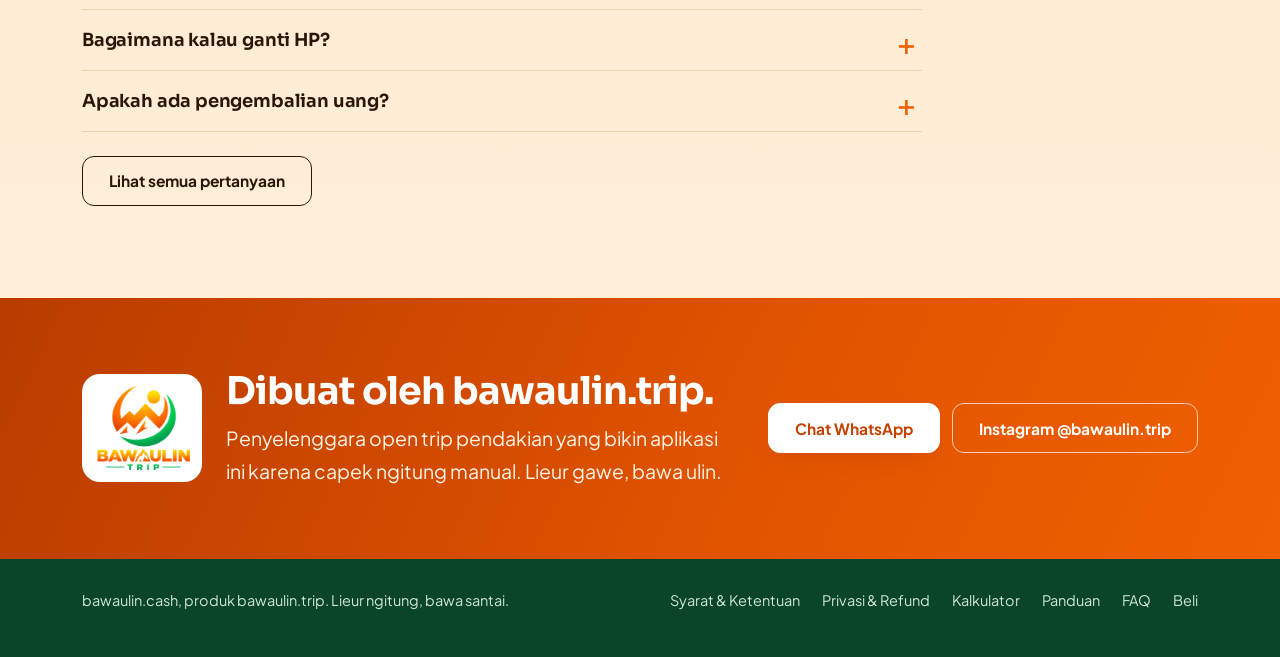
==== commit 3307d759: "Add files via upload" ====
--- a/index.html
+++ b/index.html
@@ -3,8 +3,7 @@
 <meta property="og:title" content="bawaulin.cash | Budgeting untuk penyelenggara pendakian"><meta property="og:type" content="website"><link rel="icon" href="favicon.png" type="image/png">
 <link rel="preconnect" href="https://fonts.googleapis.com"><link rel="preconnect" href="https://fonts.gstatic.com" crossorigin>
 <link rel="stylesheet" href="https://fonts.googleapis.com/css2?family=Plus+Jakarta+Sans:wght@400;500;600;700&family=Sora:wght@600;700;800&display=swap">
-<link rel="stylesheet" href="style.css"><link rel="stylesheet" href="premium.css">
-</head><body>
+<link rel="stylesheet" href="style.css"></head><body>
 <svg width="0" height="0" style="position:absolute" aria-hidden="true" focusable="false"><defs>
 <linearGradient id="gB" x1="0" y1="0" x2="1" y2="1"><stop offset="0" stop-color="#2BD46F"/><stop offset="1" stop-color="#007A35"/></linearGradient>
 <linearGradient id="gS" x1="0" y1="0" x2="1" y2="1"><stop offset="0" stop-color="#FFD84A"/><stop offset="1" stop-color="#E39A00"/></linearGradient>
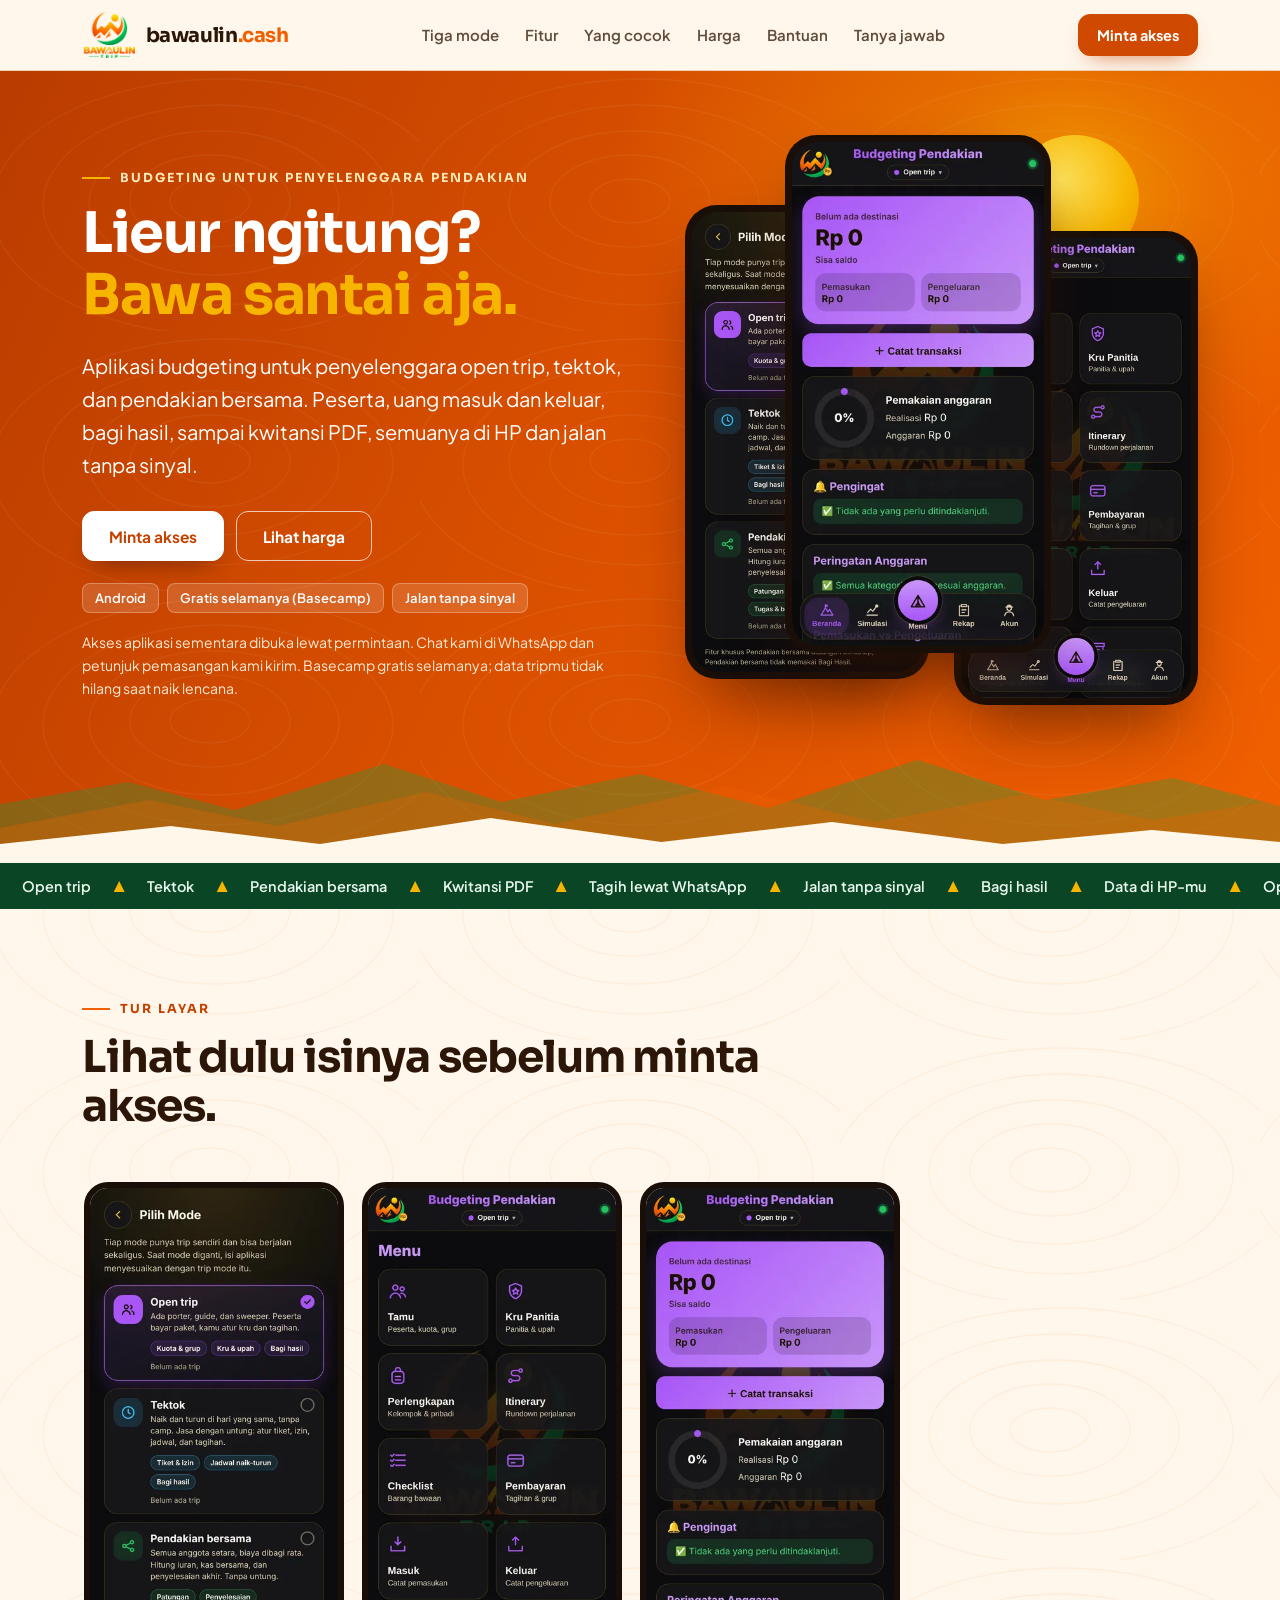
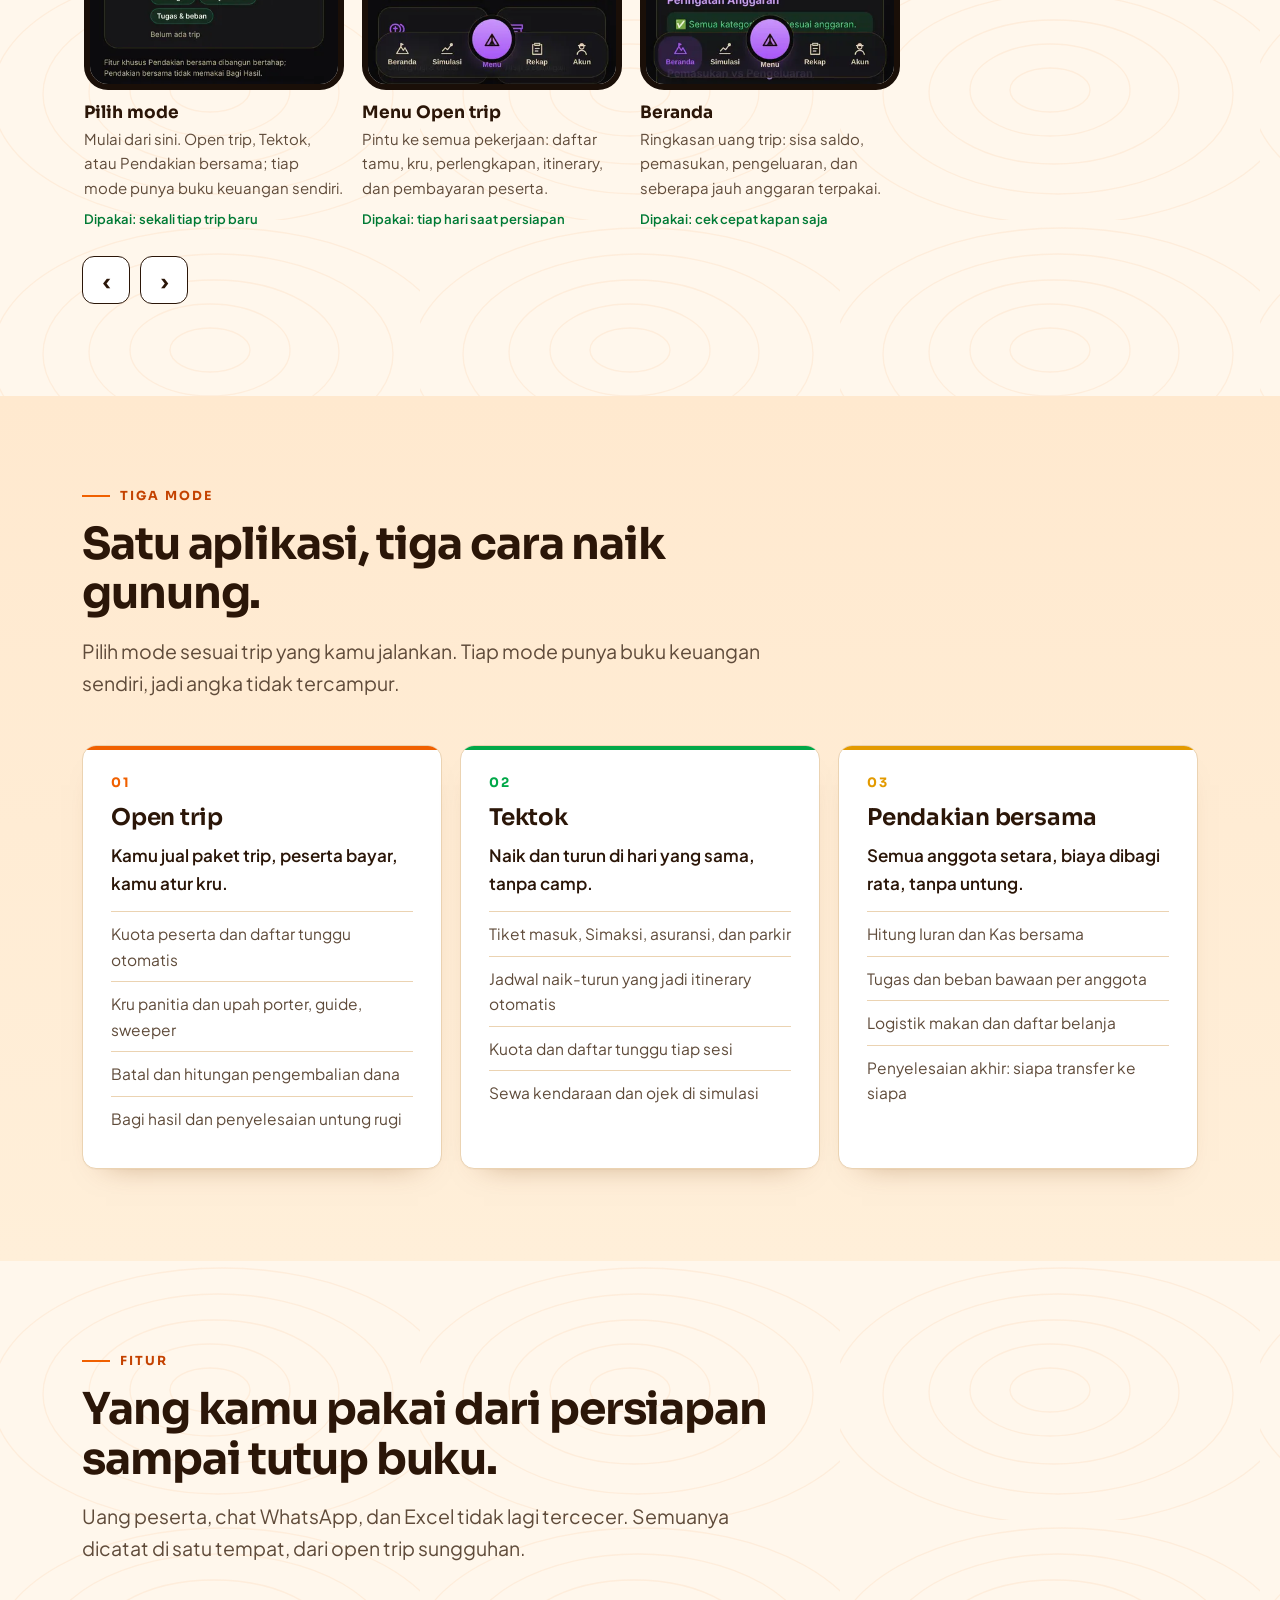
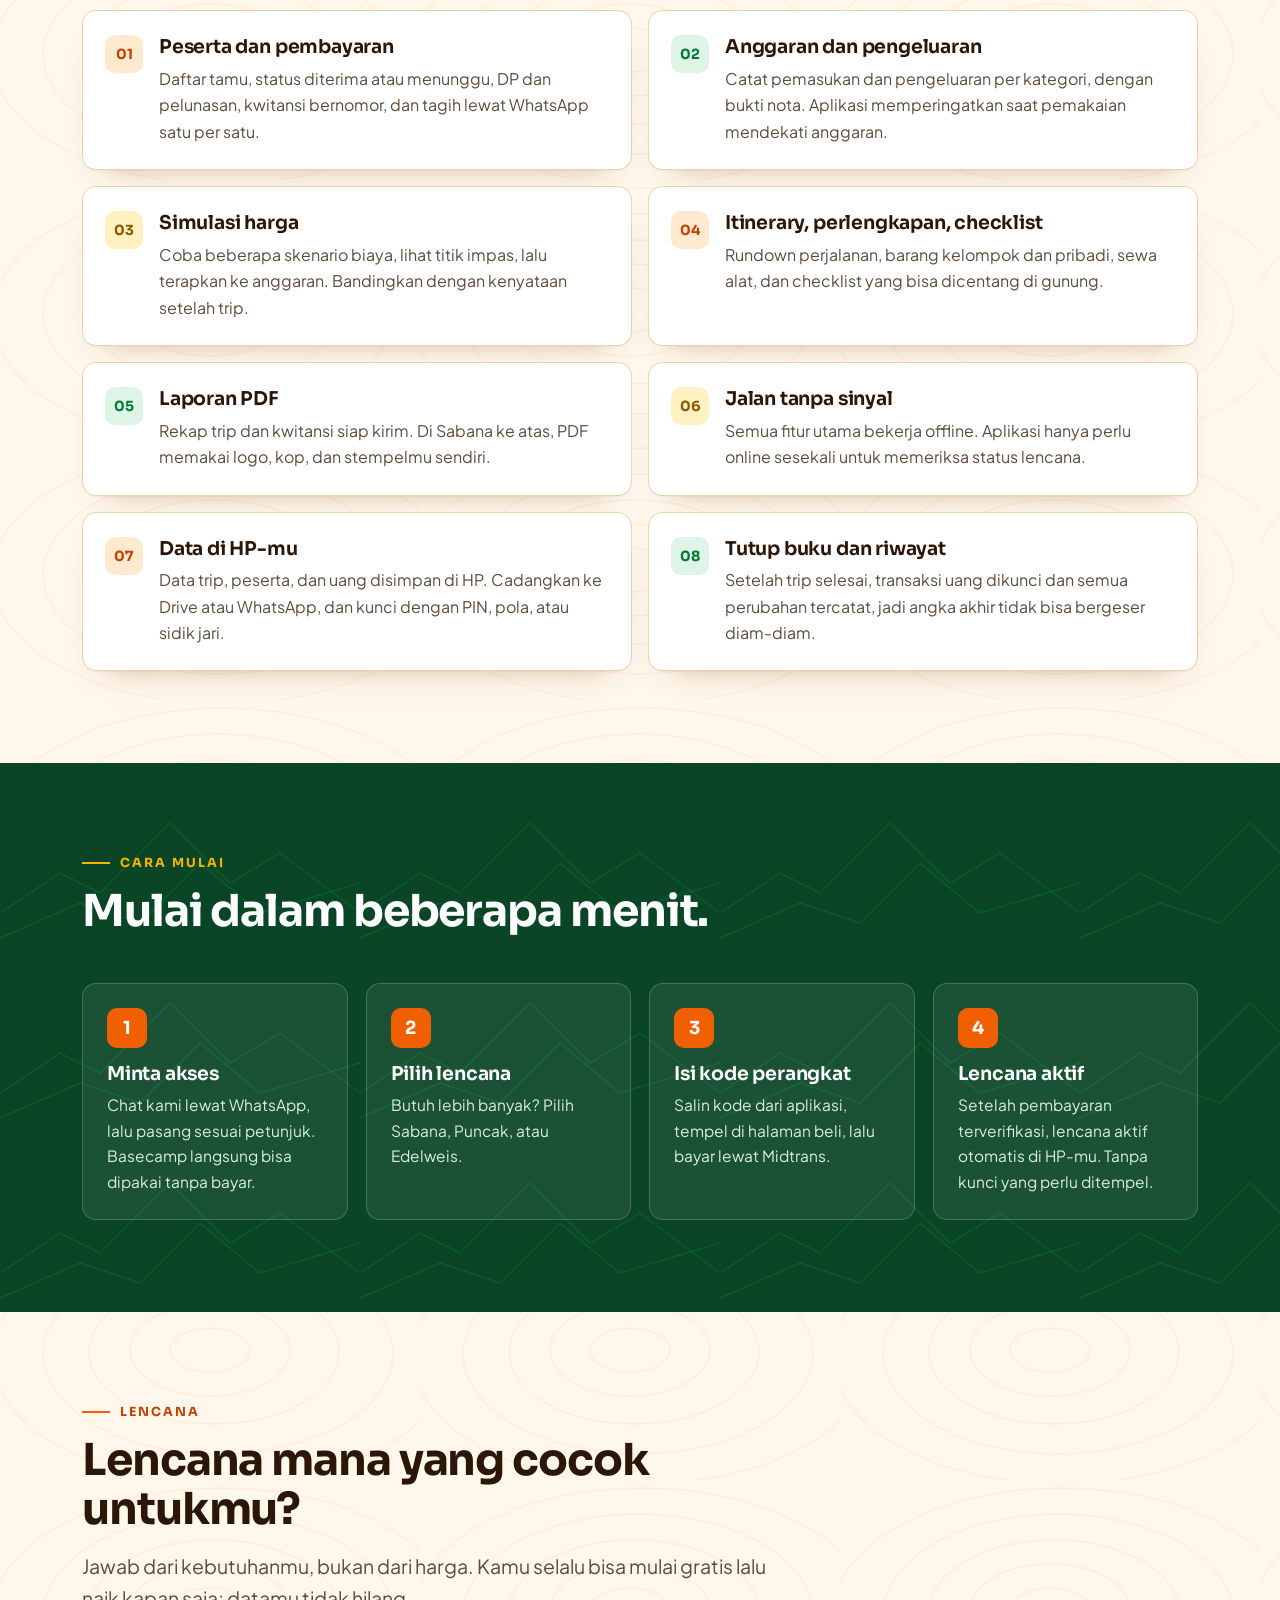
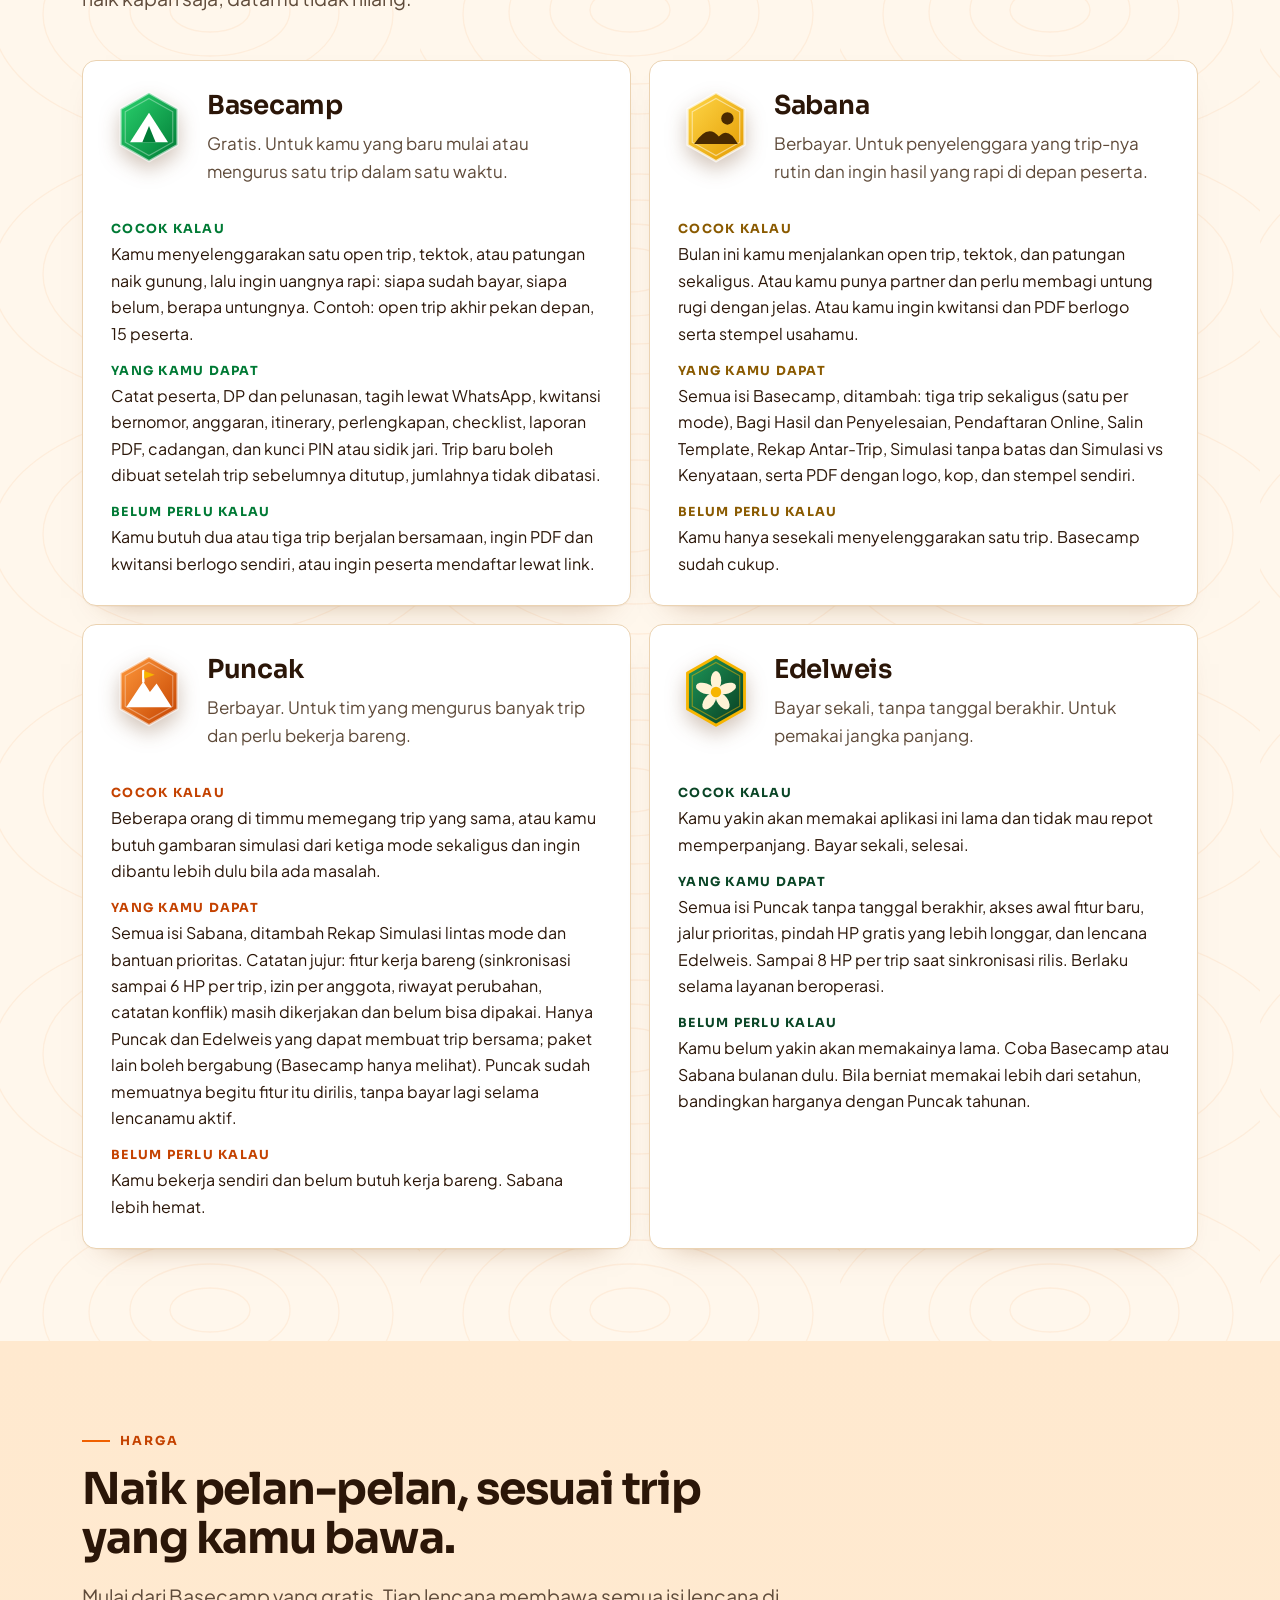
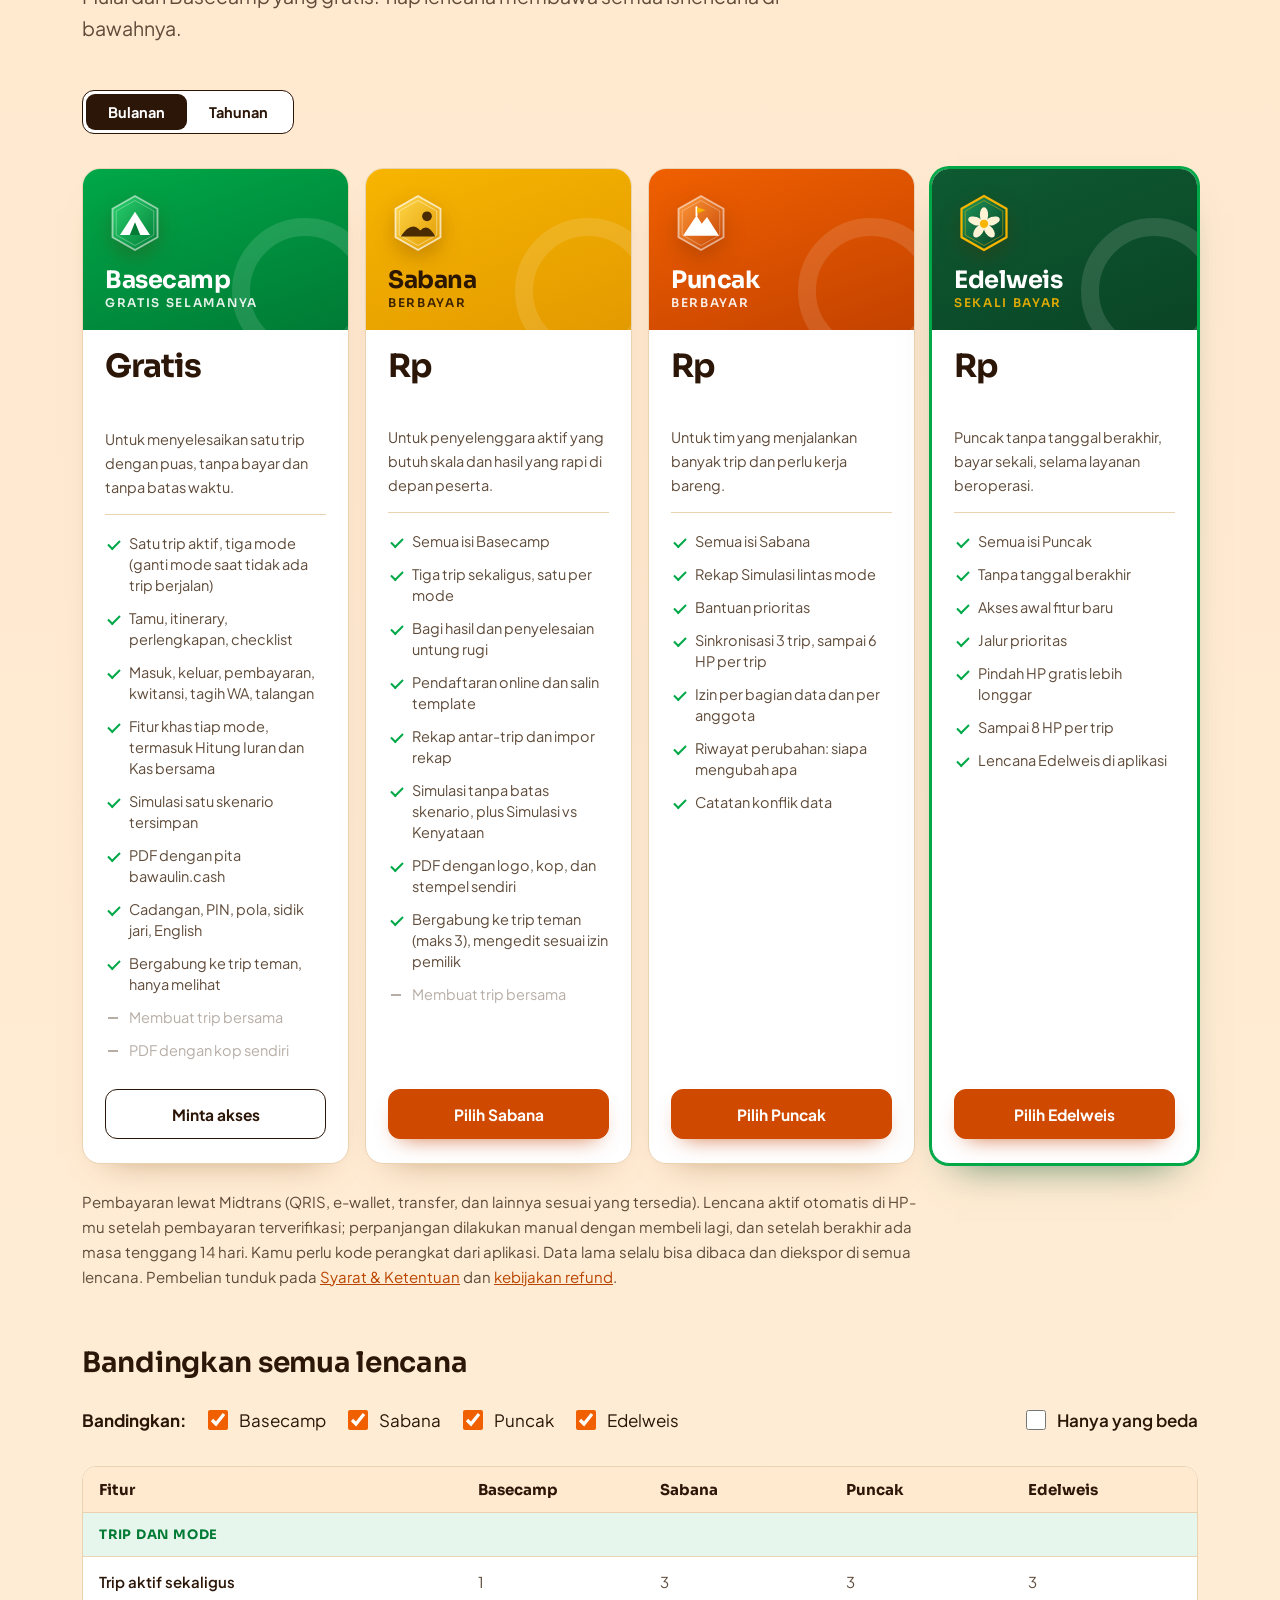
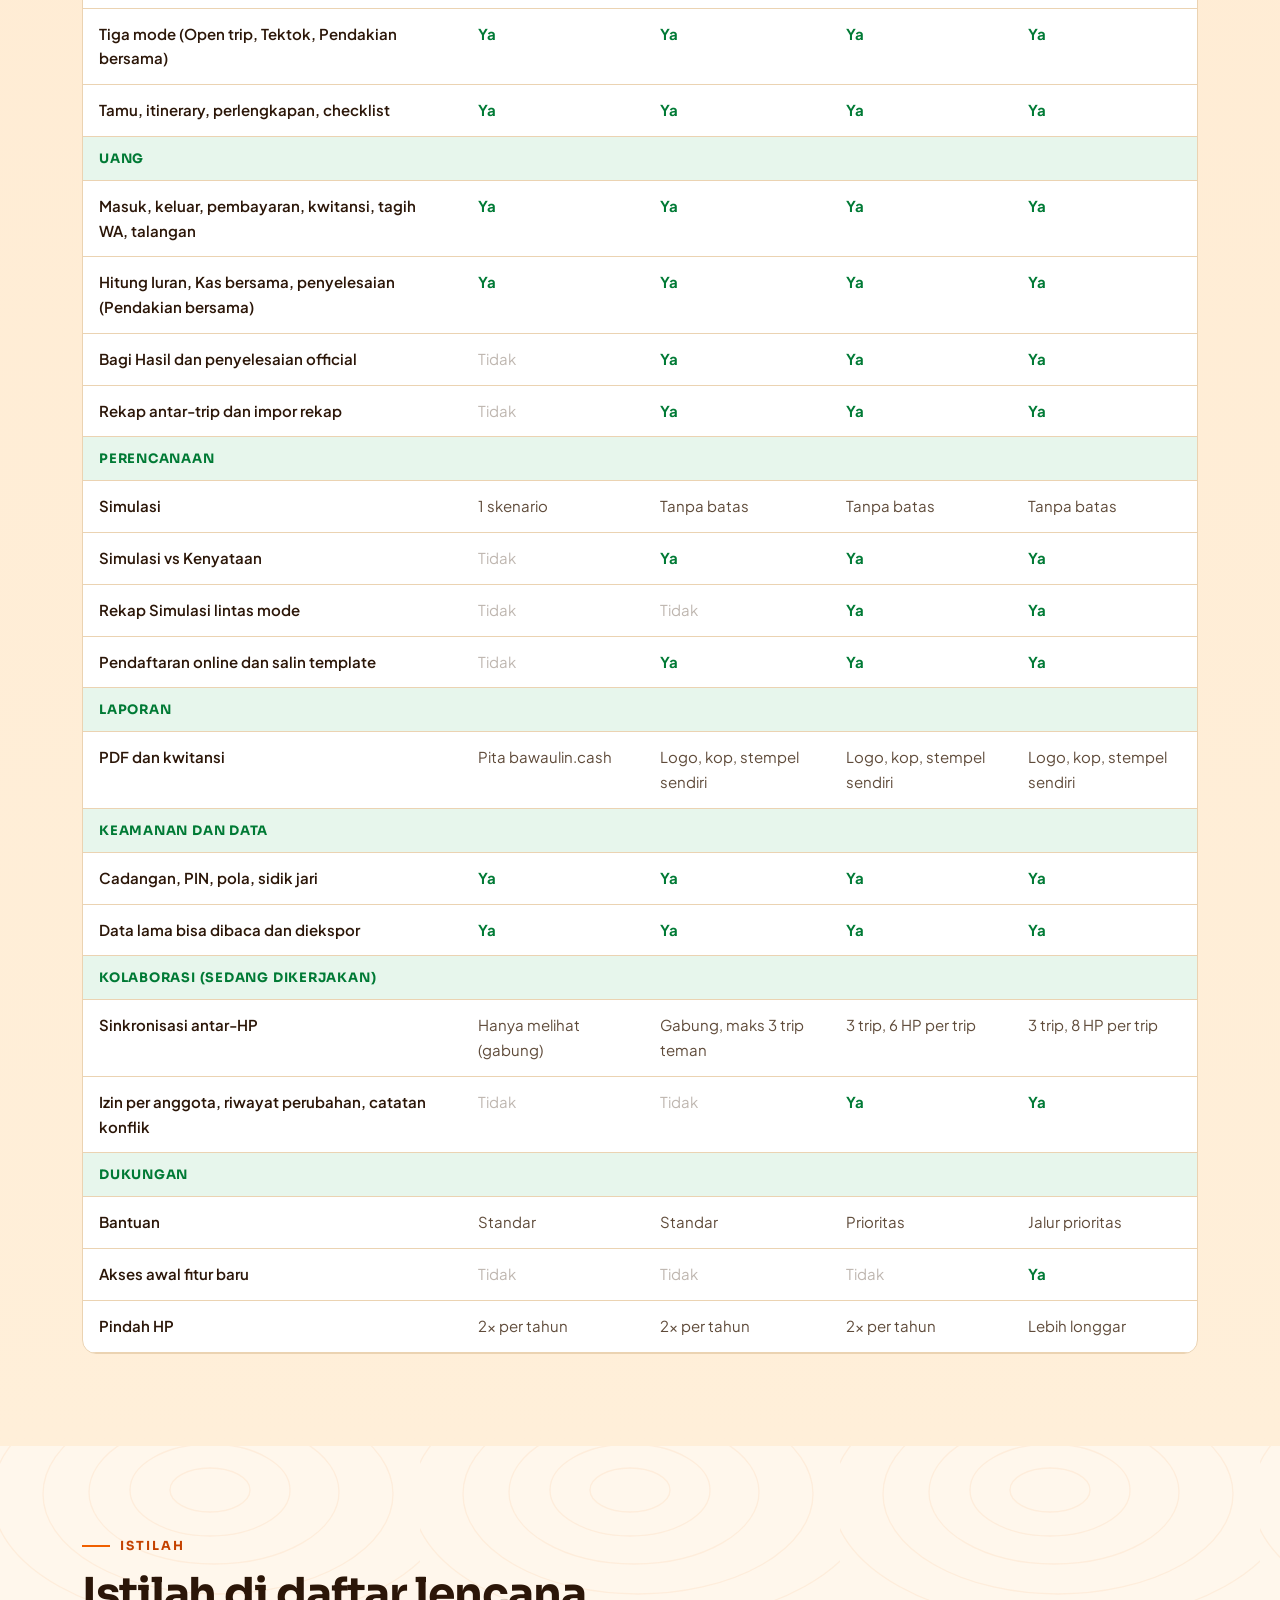
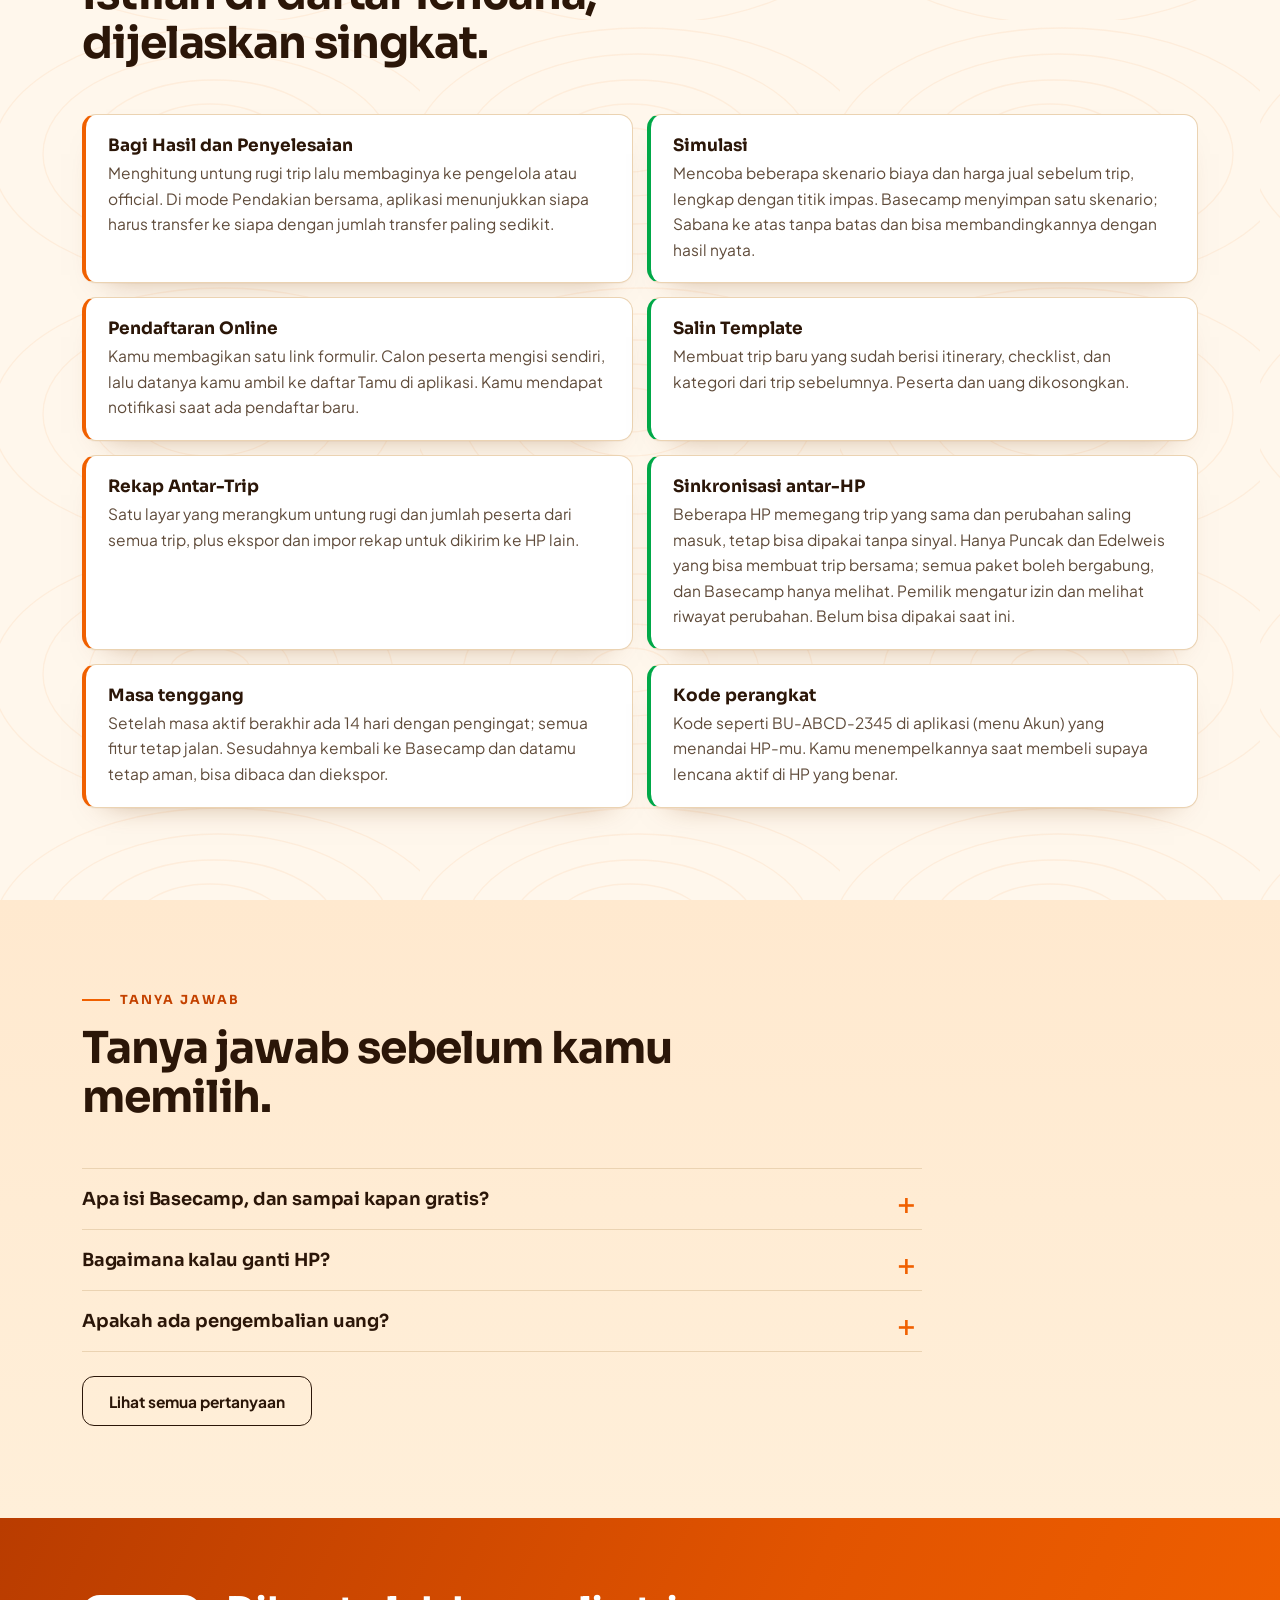
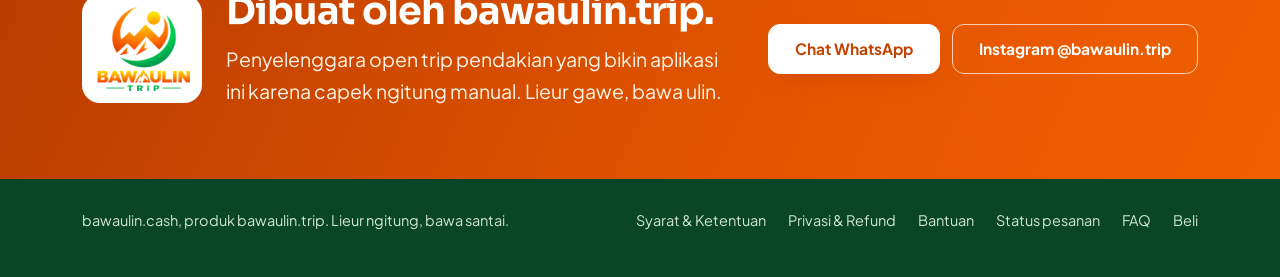
==== commit 36d97b04: "Add files via upload" ====
--- a/index.html
+++ b/index.html
@@ -15,7 +15,7 @@
 <symbol id="lc-p" viewBox="0 0 80 80"><use href="#hx" fill="url(#gP)" stroke="#fff" stroke-opacity=".55" stroke-width="2.5" stroke-linejoin="round"/><use href="#hx2" fill="none" stroke="#fff" stroke-opacity=".35" stroke-width="1.2"/><path d="M16 57 34 30l7 11 7-9 16 25Z" fill="#fff"/><path d="M34 30V19" stroke="#fff" stroke-width="2.6" stroke-linecap="round"/><path d="M35 19l11 4-11 4Z" fill="#F7B500"/></symbol>
 <symbol id="lc-e" viewBox="0 0 80 80"><use href="#hx" fill="url(#gE)" stroke="#F7B500" stroke-width="3" stroke-linejoin="round"/><use href="#hx2" fill="none" stroke="#F7B500" stroke-opacity=".5" stroke-width="1.2"/><g fill="#FFF3D6"><ellipse cx="40" cy="29" rx="5.5" ry="10"/><ellipse cx="40" cy="29" rx="5.5" ry="10" transform="rotate(72 40 41)"/><ellipse cx="40" cy="29" rx="5.5" ry="10" transform="rotate(144 40 41)"/><ellipse cx="40" cy="29" rx="5.5" ry="10" transform="rotate(216 40 41)"/><ellipse cx="40" cy="29" rx="5.5" ry="10" transform="rotate(288 40 41)"/></g><circle cx="40" cy="41" r="5.5" fill="#F7B500"/></symbol></svg>
 <header class="nav"><div class="w nv"><a class="brand" href="./"><img src="logo.png" alt="bawaulin.trip" width="53" height="46"><span>bawaulin<b>.cash</b></span></a>
-<nav class="nl" aria-label="Utama"><a href="./#mode">Tiga mode</a><a href="./#fitur">Fitur</a><a href="./#pilih">Yang cocok</a><a href="./#harga">Harga</a><a href="kalkulator.html">Kalkulator</a><a href="panduan.html">Panduan</a><a href="faq.html">Tanya jawab</a></nav>
+<nav class="nl" aria-label="Utama"><a href="./#mode">Tiga mode</a><a href="./#fitur">Fitur</a><a href="./#pilih">Yang cocok</a><a href="./#harga">Harga</a><a href="bantuan.html">Bantuan</a><a href="faq.html">Tanya jawab</a></nav>
 <a class="btn sun s" href="https://wa.me/6289618805100?text=Halo%20bawaulin.cash%2C%20saya%20mau%20minta%20akses%20aplikasinya.">Minta akses</a></div></header>
 <main>
 <div class="hero"><div class="sunball" aria-hidden="true"></div><div class="w hg"><div>
@@ -30,12 +30,11 @@
 <svg class="ridge" viewBox="0 0 1200 120" preserveAspectRatio="none" aria-hidden="true"><path d="M0 120V60L120 38 220 66 360 20 470 58 600 30 720 64 860 16 980 56 1100 34 1200 62V120Z" fill="#00A848" fill-opacity=".30"/><path d="M0 120V84L140 56 260 82 400 48 520 80 680 42 820 78 960 50 1080 76 1200 56V120Z" fill="#F06000" fill-opacity=".30"/><path d="M0 120V100L160 82 300 100 460 74 620 98 780 78 940 100 1080 86 1200 98V120Z" fill="#FFF8EA"/></svg></div>
 <div class="tick" aria-hidden="true"><div><span>Open trip</span><i>▲</i><span>Tektok</span><i>▲</i><span>Pendakian bersama</span><i>▲</i><span>Kwitansi PDF</span><i>▲</i><span>Tagih lewat WhatsApp</span><i>▲</i><span>Jalan tanpa sinyal</span><i>▲</i><span>Bagi hasil</span><i>▲</i><span>Data di HP-mu</span><i>▲</i><span>Open trip</span><i>▲</i><span>Tektok</span><i>▲</i><span>Pendakian bersama</span><i>▲</i><span>Kwitansi PDF</span><i>▲</i><span>Tagih lewat WhatsApp</span><i>▲</i><span>Jalan tanpa sinyal</span><i>▲</i><span>Bagi hasil</span><i>▲</i><span>Data di HP-mu</span><i>▲</i></div></div>
 
-<section id="tur"><div class="w"><div class="sec-head"><p class="eyb">Tur layar</p><h2>Lihat dulu isinya sebelum minta akses.</h2></div><div class="tur" tabindex="0" role="region" aria-label="Tangkapan layar aplikasi, geser ke samping"><figure><img src="shot-a.webp" alt="Layar Pilih Mode: Open trip, Tektok, Pendakian bersama" width="390" height="780" loading="lazy" decoding="async"><figcaption>Pilih mode: Open trip, Tektok, atau Pendakian bersama.</figcaption></figure><figure><img src="shot-c.webp" alt="Menu Open trip: Tamu, Kru Panitia, Perlengkapan, Itinerary, Pembayaran" width="390" height="780" loading="lazy" decoding="async"><figcaption>Menu Open trip: tamu, kru, perlengkapan, itinerary, pembayaran.</figcaption></figure><figure><img src="shot-b.webp" alt="Beranda Open trip dengan sisa saldo, pemasukan, pengeluaran, dan pemakaian anggaran" width="390" height="780" loading="lazy" decoding="async"><figcaption>Beranda: sisa saldo, pemasukan, pengeluaran, dan pemakaian anggaran.</figcaption></figure></div><div class="turb"><button type="button" id="tP" aria-label="Layar sebelumnya">&lsaquo;</button><button type="button" id="tN" aria-label="Layar berikutnya">&rsaquo;</button></div></div></section>
+<section id="tur"><div class="w"><div class="sec-head"><p class="eyb">Tur layar</p><h2>Lihat dulu isinya sebelum minta akses.</h2></div><div class="tur" tabindex="0" role="region" aria-label="Tangkapan layar aplikasi, geser ke samping"><figure><img src="shot-a.webp" alt="Layar Pilih Mode: Open trip, Tektok, Pendakian bersama" width="390" height="780" loading="lazy" decoding="async"><figcaption><b>Pilih mode</b>Mulai dari sini. Open trip, Tektok, atau Pendakian bersama; tiap mode punya buku keuangan sendiri.<span class="fx">Dipakai: sekali tiap trip baru</span></figcaption></figure><figure><img src="shot-c.webp" alt="Menu Open trip: Tamu, Kru Panitia, Perlengkapan, Itinerary, Pembayaran" width="390" height="780" loading="lazy" decoding="async"><figcaption><b>Menu Open trip</b>Pintu ke semua pekerjaan: daftar tamu, kru, perlengkapan, itinerary, dan pembayaran peserta.<span class="fx">Dipakai: tiap hari saat persiapan</span></figcaption></figure><figure><img src="shot-b.webp" alt="Beranda Open trip dengan sisa saldo, pemasukan, pengeluaran, dan pemakaian anggaran" width="390" height="780" loading="lazy" decoding="async"><figcaption><b>Beranda</b>Ringkasan uang trip: sisa saldo, pemasukan, pengeluaran, dan seberapa jauh anggaran terpakai.<span class="fx">Dipakai: cek cepat kapan saja</span></figcaption></figure></div><div class="turb"><button type="button" id="tP" aria-label="Layar sebelumnya">&lsaquo;</button><button type="button" id="tN" aria-label="Layar berikutnya">&rsaquo;</button></div></div></section>
 <section id="mode" class="alt"><div class="w"><div class="sec-head"><p class="eyb">Tiga mode</p><h2>Satu aplikasi, tiga cara naik gunung.</h2><p class="lead">Pilih mode sesuai trip yang kamu jalankan. Tiap mode punya buku keuangan sendiri, jadi angka tidak tercampur.</p></div><div class="modes"><article class="mode" style="--c:#F06000"><div class="no">01</div><h3>Open trip</h3><p class="for">Kamu jual paket trip, peserta bayar, kamu atur kru.</p><ul><li>Kuota peserta dan daftar tunggu otomatis</li><li>Kru panitia dan upah porter, guide, sweeper</li><li>Batal dan hitungan pengembalian dana</li><li>Bagi hasil dan penyelesaian untung rugi</li></ul></article><article class="mode" style="--c:#00A848"><div class="no">02</div><h3>Tektok</h3><p class="for">Naik dan turun di hari yang sama, tanpa camp.</p><ul><li>Tiket masuk, Simaksi, asuransi, dan parkir</li><li>Jadwal naik-turun yang jadi itinerary otomatis</li><li>Kuota dan daftar tunggu tiap sesi</li><li>Sewa kendaraan dan ojek di simulasi</li></ul></article><article class="mode" style="--c:#E39A00"><div class="no">03</div><h3>Pendakian bersama</h3><p class="for">Semua anggota setara, biaya dibagi rata, tanpa untung.</p><ul><li>Hitung Iuran dan Kas bersama</li><li>Tugas dan beban bawaan per anggota</li><li>Logistik makan dan daftar belanja</li><li>Penyelesaian akhir: siapa transfer ke siapa</li></ul></article></div></div></section>
 
 <section id="fitur"><div class="w"><div class="sec-head"><p class="eyb">Fitur</p><h2>Yang kamu pakai dari persiapan sampai tutup buku.</h2><p class="lead">Uang peserta, chat WhatsApp, dan Excel tidak lagi tercecer. Semuanya dicatat di satu tempat, dari open trip sungguhan.</p></div><div class="fg"><div class="f"><span class="ic">01</span><h3>Peserta dan pembayaran</h3><p>Daftar tamu, status diterima atau menunggu, DP dan pelunasan, kwitansi bernomor, dan tagih lewat WhatsApp satu per satu.</p></div><div class="f"><span class="ic">02</span><h3>Anggaran dan pengeluaran</h3><p>Catat pemasukan dan pengeluaran per kategori, dengan bukti nota. Aplikasi memperingatkan saat pemakaian mendekati anggaran.</p></div><div class="f"><span class="ic">03</span><h3>Simulasi harga</h3><p>Coba beberapa skenario biaya, lihat titik impas, lalu terapkan ke anggaran. Bandingkan dengan kenyataan setelah trip.</p></div><div class="f"><span class="ic">04</span><h3>Itinerary, perlengkapan, checklist</h3><p>Rundown perjalanan, barang kelompok dan pribadi, sewa alat, dan checklist yang bisa dicentang di gunung.</p></div><div class="f"><span class="ic">05</span><h3>Laporan PDF</h3><p>Rekap trip dan kwitansi siap kirim. Di Sabana ke atas, PDF memakai logo, kop, dan stempelmu sendiri.</p></div><div class="f"><span class="ic">06</span><h3>Jalan tanpa sinyal</h3><p>Semua fitur utama bekerja offline. Aplikasi hanya perlu online sesekali untuk memeriksa status lencana.</p></div><div class="f"><span class="ic">07</span><h3>Data di HP-mu</h3><p>Data trip, peserta, dan uang disimpan di HP. Cadangkan ke Drive atau WhatsApp, dan kunci dengan PIN, pola, atau sidik jari.</p></div><div class="f"><span class="ic">08</span><h3>Tutup buku dan riwayat</h3><p>Setelah trip selesai, transaksi uang dikunci dan semua perubahan tercatat, jadi angka akhir tidak bisa bergeser diam-diam.</p></div></div></div></section>
 
-<section id="alat" class="alt"><div class="w"><div class="sec-head"><p class="eyb">Alat bantu gratis</p><h2>Hitung dulu harga trip-mu.</h2><p class="lead">Dua alat yang bisa dipakai tanpa aplikasi dan tanpa daftar.</p></div><div class="alg"><a class="card" href="kalkulator.html"><h3>Kalkulator biaya per peserta</h3><p>Isi biaya dan jumlah peserta, langsung tahu harga per orang dan titik impas.</p></a><a class="card" href="panduan.html"><h3>Cara menghitung biaya open trip</h3><p>Panduan singkat dengan contoh angka.</p></a></div></div></section>
 <section class="dark" id="cara"><div class="w"><div class="sec-head"><p class="eyb">Cara mulai</p><h2>Mulai dalam beberapa menit.</h2></div><ol class="steps"><li><h3>Minta akses</h3><p>Chat kami lewat WhatsApp, lalu pasang sesuai petunjuk. Basecamp langsung bisa dipakai tanpa bayar.</p></li><li><h3>Pilih lencana</h3><p>Butuh lebih banyak? Pilih Sabana, Puncak, atau Edelweis.</p></li><li><h3>Isi kode perangkat</h3><p>Salin kode dari aplikasi, tempel di halaman beli, lalu bayar lewat Midtrans.</p></li><li><h3>Lencana aktif</h3><p>Setelah pembayaran terverifikasi, lencana aktif otomatis di HP-mu. Tanpa kunci yang perlu ditempel.</p></li></ol></div></section>
 
 <section id="pilih"><div class="w"><div class="sec-head"><p class="eyb">Lencana</p><h2>Lencana mana yang cocok untukmu?</h2><p class="lead">Jawab dari kebutuhanmu, bukan dari harga. Kamu selalu bisa mulai gratis lalu naik kapan saja; datamu tidak hilang.</p></div><div class="gg"><article class="gcard rv" style="--c:#007A35"><svg class="lc" viewBox="0 0 80 80" aria-hidden="true"><use href="#lc-b"/></svg><h3>Basecamp</h3><p class="q">Gratis. Untuk kamu yang baru mulai atau mengurus satu trip dalam satu waktu.</p><dl><dt>Cocok kalau</dt><dd>Kamu menyelenggarakan satu open trip, tektok, atau patungan naik gunung, lalu ingin uangnya rapi: siapa sudah bayar, siapa belum, berapa untungnya. Contoh: open trip akhir pekan depan, 15 peserta.</dd><dt>Yang kamu dapat</dt><dd>Catat peserta, DP dan pelunasan, tagih lewat WhatsApp, kwitansi bernomor, anggaran, itinerary, perlengkapan, checklist, laporan PDF, cadangan, dan kunci PIN atau sidik jari. Trip baru boleh dibuat setelah trip sebelumnya ditutup, jumlahnya tidak dibatasi.</dd><dt>Belum perlu kalau</dt><dd>Kamu butuh dua atau tiga trip berjalan bersamaan, ingin PDF dan kwitansi berlogo sendiri, atau ingin peserta mendaftar lewat link.</dd></dl></article><article class="gcard rv" style="--c:#8A5A00"><svg class="lc" viewBox="0 0 80 80" aria-hidden="true"><use href="#lc-s"/></svg><h3>Sabana</h3><p class="q">Berbayar. Untuk penyelenggara yang trip-nya rutin dan ingin hasil yang rapi di depan peserta.</p><dl><dt>Cocok kalau</dt><dd>Bulan ini kamu menjalankan open trip, tektok, dan patungan sekaligus. Atau kamu punya partner dan perlu membagi untung rugi dengan jelas. Atau kamu ingin kwitansi dan PDF berlogo serta stempel usahamu.</dd><dt>Yang kamu dapat</dt><dd>Semua isi Basecamp, ditambah: tiga trip sekaligus (satu per mode), Bagi Hasil dan Penyelesaian, Pendaftaran Online, Salin Template, Rekap Antar-Trip, Simulasi tanpa batas dan Simulasi vs Kenyataan, serta PDF dengan logo, kop, dan stempel sendiri.</dd><dt>Belum perlu kalau</dt><dd>Kamu hanya sesekali menyelenggarakan satu trip. Basecamp sudah cukup.</dd></dl></article><article class="gcard rv" style="--c:#C44200"><svg class="lc" viewBox="0 0 80 80" aria-hidden="true"><use href="#lc-p"/></svg><h3>Puncak</h3><p class="q">Berbayar. Untuk tim yang mengurus banyak trip dan perlu bekerja bareng.</p><dl><dt>Cocok kalau</dt><dd>Beberapa orang di timmu memegang trip yang sama, atau kamu butuh gambaran simulasi dari ketiga mode sekaligus dan ingin dibantu lebih dulu bila ada masalah.</dd><dt>Yang kamu dapat</dt><dd>Semua isi Sabana, ditambah Rekap Simulasi lintas mode dan bantuan prioritas. Catatan jujur: fitur kerja bareng (sinkronisasi sampai 6 HP per trip, izin per anggota, riwayat perubahan, catatan konflik) masih dikerjakan dan belum bisa dipakai. Hanya Puncak dan Edelweis yang dapat membuat trip bersama; paket lain boleh bergabung (Basecamp hanya melihat). Puncak sudah memuatnya begitu fitur itu dirilis, tanpa bayar lagi selama lencanamu aktif.</dd><dt>Belum perlu kalau</dt><dd>Kamu bekerja sendiri dan belum butuh kerja bareng. Sabana lebih hemat.</dd></dl></article><article class="gcard rv" style="--c:#0A4526"><svg class="lc" viewBox="0 0 80 80" aria-hidden="true"><use href="#lc-e"/></svg><h3>Edelweis</h3><p class="q">Bayar sekali, tanpa tanggal berakhir. Untuk pemakai jangka panjang.</p><dl><dt>Cocok kalau</dt><dd>Kamu yakin akan memakai aplikasi ini lama dan tidak mau repot memperpanjang. Bayar sekali, selesai.</dd><dt>Yang kamu dapat</dt><dd>Semua isi Puncak tanpa tanggal berakhir, akses awal fitur baru, jalur prioritas, pindah HP gratis yang lebih longgar, dan lencana Edelweis. Sampai 8 HP per trip saat sinkronisasi rilis. Berlaku selama layanan beroperasi.</dd><dt>Belum perlu kalau</dt><dd>Kamu belum yakin akan memakainya lama. Coba Basecamp atau Sabana bulanan dulu. Bila berniat memakai lebih dari setahun, bandingkan harganya dengan Puncak tahunan.</dd></dl></article></div></div></section>
@@ -44,31 +43,22 @@
 <div class="toggle" role="group" aria-label="Periode tagihan"><button type="button" id="bBln" aria-pressed="true">Bulanan</button><button type="button" id="bThn" aria-pressed="false">Tahunan</button></div>
 <div class="tiers"><article class="tier basecamp"><div class="top"><svg class="lc m" viewBox="0 0 80 80" aria-hidden="true"><use href="#lc-b"/></svg><div class="nm">Basecamp</div><div class="tg">Gratis selamanya</div></div><div class="bd"><div class="price">Gratis</div><div class="save">&nbsp;</div><p class="who">Untuk menyelesaikan satu trip dengan puas, tanpa bayar dan tanpa batas waktu.</p><ul><li>Satu trip aktif, tiga mode (ganti mode saat tidak ada trip berjalan)</li><li>Tamu, itinerary, perlengkapan, checklist</li><li>Masuk, keluar, pembayaran, kwitansi, tagih WA, talangan</li><li>Fitur khas tiap mode, termasuk Hitung Iuran dan Kas bersama</li><li>Simulasi satu skenario tersimpan</li><li>PDF dengan pita bawaulin.cash</li><li>Cadangan, PIN, pola, sidik jari, English</li><li>Bergabung ke trip teman, hanya melihat</li><li class="no">Membuat trip bersama</li><li class="no">PDF dengan kop sendiri</li></ul><a class="btn" href="https://wa.me/6289618805100?text=Halo%20bawaulin.cash%2C%20saya%20mau%20minta%20akses%20aplikasinya.">Minta akses</a></div></article><article class="tier sabana"><div class="top"><svg class="lc m" viewBox="0 0 80 80" aria-hidden="true"><use href="#lc-s"/></svg><div class="nm">Sabana</div><div class="tg">Berbayar</div></div><div class="bd"><div class="price" data-k="sabana">Rp<span class="n"></span><small class="u"></small></div><div class="save" data-k="sabana"></div><p class="who">Untuk penyelenggara aktif yang butuh skala dan hasil yang rapi di depan peserta.</p><ul><li>Semua isi Basecamp</li><li>Tiga trip sekaligus, satu per mode</li><li>Bagi hasil dan penyelesaian untung rugi</li><li>Pendaftaran online dan salin template</li><li>Rekap antar-trip dan impor rekap</li><li>Simulasi tanpa batas skenario, plus Simulasi vs Kenyataan</li><li>PDF dengan logo, kop, dan stempel sendiri</li><li>Bergabung ke trip teman (maks 3), mengedit sesuai izin pemilik</li><li class="no">Membuat trip bersama</li></ul><a class="btn sun" data-paket="sabana" href="beli.html?paket=sabana&amp;per=bulan">Pilih Sabana</a></div></article><article class="tier puncak"><div class="top"><svg class="lc m" viewBox="0 0 80 80" aria-hidden="true"><use href="#lc-p"/></svg><div class="nm">Puncak</div><div class="tg">Berbayar</div></div><div class="bd"><div class="price" data-k="puncak">Rp<span class="n"></span><small class="u"></small></div><div class="save" data-k="puncak"></div><p class="who">Untuk tim yang menjalankan banyak trip dan perlu kerja bareng.</p><ul><li>Semua isi Sabana</li><li>Rekap Simulasi lintas mode</li><li>Bantuan prioritas</li><li>Sinkronisasi 3 trip, sampai 6 HP per trip</li><li>Izin per bagian data dan per anggota</li><li>Riwayat perubahan: siapa mengubah apa</li><li>Catatan konflik data</li></ul><a class="btn sun" data-paket="puncak" href="beli.html?paket=puncak&amp;per=bulan">Pilih Puncak</a></div></article><article class="tier edelweis"><div class="top"><svg class="lc m" viewBox="0 0 80 80" aria-hidden="true"><use href="#lc-e"/></svg><div class="nm">Edelweis</div><div class="tg">Sekali bayar</div></div><div class="bd"><div class="price" data-k="edelweis">Rp<span class="n"></span><small class="u"></small></div><div class="save" data-k="edelweis"></div><p class="who">Puncak tanpa tanggal berakhir, bayar sekali, selama layanan beroperasi.</p><ul><li>Semua isi Puncak</li><li>Tanpa tanggal berakhir</li><li>Akses awal fitur baru</li><li>Jalur prioritas</li><li>Pindah HP gratis lebih longgar</li><li>Sampai 8 HP per trip</li><li>Lencana Edelweis di aplikasi</li></ul><a class="btn sun" data-paket="edelweis" href="beli.html?paket=edelweis">Pilih Edelweis</a></div></article></div>
 <p class="pnote">Pembayaran lewat Midtrans (QRIS, e-wallet, transfer, dan lainnya sesuai yang tersedia). Lencana aktif otomatis di HP-mu setelah pembayaran terverifikasi; perpanjangan dilakukan manual dengan membeli lagi, dan setelah berakhir ada masa tenggang 14 hari. Kamu perlu kode perangkat dari aplikasi. Data lama selalu bisa dibaca dan diekspor di semua lencana. Pembelian tunduk pada <a href="syarat.html" style="color:var(--link)">Syarat &amp; Ketentuan</a> dan <a href="privasi.html#refund" style="color:var(--link)">kebijakan refund</a>.</p>
-<h3 style="margin-top:56px;font-size:28px">Bandingkan semua lencana</h3><div class="cmpw"><table><thead><tr><th>Fitur</th><th>Basecamp</th><th>Sabana</th><th>Puncak</th><th>Edelweis</th></tr></thead><tbody><tr class="g"><th colspan="5">Trip dan mode</th></tr><tr><th scope="row">Trip aktif sekaligus</th><td>1</td><td>3</td><td>3</td><td>3</td></tr><tr><th scope="row">Tiga mode (Open trip, Tektok, Pendakian bersama)</th><td class="y">Ya</td><td class="y">Ya</td><td class="y">Ya</td><td class="y">Ya</td></tr><tr><th scope="row">Tamu, itinerary, perlengkapan, checklist</th><td class="y">Ya</td><td class="y">Ya</td><td class="y">Ya</td><td class="y">Ya</td></tr><tr class="g"><th colspan="5">Uang</th></tr><tr><th scope="row">Masuk, keluar, pembayaran, kwitansi, tagih WA, talangan</th><td class="y">Ya</td><td class="y">Ya</td><td class="y">Ya</td><td class="y">Ya</td></tr><tr><th scope="row">Hitung Iuran, Kas bersama, penyelesaian (Pendakian bersama)</th><td class="y">Ya</td><td class="y">Ya</td><td class="y">Ya</td><td class="y">Ya</td></tr><tr><th scope="row">Bagi Hasil dan penyelesaian official</th><td class="n">Tidak</td><td class="y">Ya</td><td class="y">Ya</td><td class="y">Ya</td></tr><tr><th scope="row">Rekap antar-trip dan impor rekap</th><td class="n">Tidak</td><td class="y">Ya</td><td class="y">Ya</td><td class="y">Ya</td></tr><tr class="g"><th colspan="5">Perencanaan</th></tr><tr><th scope="row">Simulasi</th><td>1 skenario</td><td>Tanpa batas</td><td>Tanpa batas</td><td>Tanpa batas</td></tr><tr><th scope="row">Simulasi vs Kenyataan</th><td class="n">Tidak</td><td class="y">Ya</td><td class="y">Ya</td><td class="y">Ya</td></tr><tr><th scope="row">Rekap Simulasi lintas mode</th><td class="n">Tidak</td><td class="n">Tidak</td><td class="y">Ya</td><td class="y">Ya</td></tr><tr><th scope="row">Pendaftaran online dan salin template</th><td class="n">Tidak</td><td class="y">Ya</td><td class="y">Ya</td><td class="y">Ya</td></tr><tr class="g"><th colspan="5">Laporan</th></tr><tr><th scope="row">PDF dan kwitansi</th><td>Pita bawaulin.cash</td><td>Logo, kop, stempel sendiri</td><td>Logo, kop, stempel sendiri</td><td>Logo, kop, stempel sendiri</td></tr><tr class="g"><th colspan="5">Keamanan dan data</th></tr><tr><th scope="row">Cadangan, PIN, pola, sidik jari</th><td class="y">Ya</td><td class="y">Ya</td><td class="y">Ya</td><td class="y">Ya</td></tr><tr><th scope="row">Data lama bisa dibaca dan diekspor</th><td class="y">Ya</td><td class="y">Ya</td><td class="y">Ya</td><td class="y">Ya</td></tr><tr class="g"><th colspan="5">Kolaborasi (sedang dikerjakan)</th></tr><tr><th scope="row">Sinkronisasi antar-HP</th><td>Hanya melihat (gabung)</td><td>Gabung, maks 3 trip teman</td><td>3 trip, 6 HP per trip</td><td>3 trip, 8 HP per trip</td></tr><tr><th scope="row">Izin per anggota, riwayat perubahan, catatan konflik</th><td class="n">Tidak</td><td class="n">Tidak</td><td class="y">Ya</td><td class="y">Ya</td></tr><tr class="g"><th colspan="5">Dukungan</th></tr><tr><th scope="row">Bantuan</th><td>Standar</td><td>Standar</td><td>Prioritas</td><td>Jalur prioritas</td></tr><tr><th scope="row">Akses awal fitur baru</th><td class="n">Tidak</td><td class="n">Tidak</td><td class="n">Tidak</td><td class="y">Ya</td></tr><tr><th scope="row">Pindah HP</th><td>2x per tahun</td><td>2x per tahun</td><td>2x per tahun</td><td>Lebih longgar</td></tr></tbody></table></div></div></section>
+<h3 style="margin-top:56px;font-size:28px">Bandingkan semua lencana</h3><div class="cmpc" id="cmpc"><span>Bandingkan:</span><label><input type="checkbox" data-c="1" checked> Basecamp</label><label><input type="checkbox" data-c="2" checked> Sabana</label><label><input type="checkbox" data-c="3" checked> Puncak</label><label><input type="checkbox" data-c="4" checked> Edelweis</label><label class="hb"><input type="checkbox" id="cmpd"> Hanya yang beda</label></div><p class="mut" id="cmpn" aria-live="polite"></p><div class="cmpw"><table id="cmpt"><thead><tr><th>Fitur</th><th>Basecamp</th><th>Sabana</th><th>Puncak</th><th>Edelweis</th></tr></thead><tbody><tr class="g"><th colspan="5">Trip dan mode</th></tr><tr><th scope="row">Trip aktif sekaligus</th><td>1</td><td>3</td><td>3</td><td>3</td></tr><tr><th scope="row">Tiga mode (Open trip, Tektok, Pendakian bersama)</th><td class="y">Ya</td><td class="y">Ya</td><td class="y">Ya</td><td class="y">Ya</td></tr><tr><th scope="row">Tamu, itinerary, perlengkapan, checklist</th><td class="y">Ya</td><td class="y">Ya</td><td class="y">Ya</td><td class="y">Ya</td></tr><tr class="g"><th colspan="5">Uang</th></tr><tr><th scope="row">Masuk, keluar, pembayaran, kwitansi, tagih WA, talangan</th><td class="y">Ya</td><td class="y">Ya</td><td class="y">Ya</td><td class="y">Ya</td></tr><tr><th scope="row">Hitung Iuran, Kas bersama, penyelesaian (Pendakian bersama)</th><td class="y">Ya</td><td class="y">Ya</td><td class="y">Ya</td><td class="y">Ya</td></tr><tr><th scope="row">Bagi Hasil dan penyelesaian official</th><td class="n">Tidak</td><td class="y">Ya</td><td class="y">Ya</td><td class="y">Ya</td></tr><tr><th scope="row">Rekap antar-trip dan impor rekap</th><td class="n">Tidak</td><td class="y">Ya</td><td class="y">Ya</td><td class="y">Ya</td></tr><tr class="g"><th colspan="5">Perencanaan</th></tr><tr><th scope="row">Simulasi</th><td>1 skenario</td><td>Tanpa batas</td><td>Tanpa batas</td><td>Tanpa batas</td></tr><tr><th scope="row">Simulasi vs Kenyataan</th><td class="n">Tidak</td><td class="y">Ya</td><td class="y">Ya</td><td class="y">Ya</td></tr><tr><th scope="row">Rekap Simulasi lintas mode</th><td class="n">Tidak</td><td class="n">Tidak</td><td class="y">Ya</td><td class="y">Ya</td></tr><tr><th scope="row">Pendaftaran online dan salin template</th><td class="n">Tidak</td><td class="y">Ya</td><td class="y">Ya</td><td class="y">Ya</td></tr><tr class="g"><th colspan="5">Laporan</th></tr><tr><th scope="row">PDF dan kwitansi</th><td>Pita bawaulin.cash</td><td>Logo, kop, stempel sendiri</td><td>Logo, kop, stempel sendiri</td><td>Logo, kop, stempel sendiri</td></tr><tr class="g"><th colspan="5">Keamanan dan data</th></tr><tr><th scope="row">Cadangan, PIN, pola, sidik jari</th><td class="y">Ya</td><td class="y">Ya</td><td class="y">Ya</td><td class="y">Ya</td></tr><tr><th scope="row">Data lama bisa dibaca dan diekspor</th><td class="y">Ya</td><td class="y">Ya</td><td class="y">Ya</td><td class="y">Ya</td></tr><tr class="g"><th colspan="5">Kolaborasi (sedang dikerjakan)</th></tr><tr><th scope="row">Sinkronisasi antar-HP</th><td>Hanya melihat (gabung)</td><td>Gabung, maks 3 trip teman</td><td>3 trip, 6 HP per trip</td><td>3 trip, 8 HP per trip</td></tr><tr><th scope="row">Izin per anggota, riwayat perubahan, catatan konflik</th><td class="n">Tidak</td><td class="n">Tidak</td><td class="y">Ya</td><td class="y">Ya</td></tr><tr class="g"><th colspan="5">Dukungan</th></tr><tr><th scope="row">Bantuan</th><td>Standar</td><td>Standar</td><td>Prioritas</td><td>Jalur prioritas</td></tr><tr><th scope="row">Akses awal fitur baru</th><td class="n">Tidak</td><td class="n">Tidak</td><td class="n">Tidak</td><td class="y">Ya</td></tr><tr><th scope="row">Pindah HP</th><td>2x per tahun</td><td>2x per tahun</td><td>2x per tahun</td><td>Lebih longgar</td></tr></tbody></table></div></div></section>
 
 <section id="istilah"><div class="w"><div class="sec-head"><p class="eyb">Istilah</p><h2>Istilah di daftar lencana, dijelaskan singkat.</h2></div><div class="terms"><div class="term rv"><b>Bagi Hasil dan Penyelesaian</b><p>Menghitung untung rugi trip lalu membaginya ke pengelola atau official. Di mode Pendakian bersama, aplikasi menunjukkan siapa harus transfer ke siapa dengan jumlah transfer paling sedikit.</p></div><div class="term rv"><b>Simulasi</b><p>Mencoba beberapa skenario biaya dan harga jual sebelum trip, lengkap dengan titik impas. Basecamp menyimpan satu skenario; Sabana ke atas tanpa batas dan bisa membandingkannya dengan hasil nyata.</p></div><div class="term rv"><b>Pendaftaran Online</b><p>Kamu membagikan satu link formulir. Calon peserta mengisi sendiri, lalu datanya kamu ambil ke daftar Tamu di aplikasi. Kamu mendapat notifikasi saat ada pendaftar baru.</p></div><div class="term rv"><b>Salin Template</b><p>Membuat trip baru yang sudah berisi itinerary, checklist, dan kategori dari trip sebelumnya. Peserta dan uang dikosongkan.</p></div><div class="term rv"><b>Rekap Antar-Trip</b><p>Satu layar yang merangkum untung rugi dan jumlah peserta dari semua trip, plus ekspor dan impor rekap untuk dikirim ke HP lain.</p></div><div class="term rv"><b>Sinkronisasi antar-HP</b><p>Beberapa HP memegang trip yang sama dan perubahan saling masuk, tetap bisa dipakai tanpa sinyal. Hanya Puncak dan Edelweis yang bisa membuat trip bersama; semua paket boleh bergabung, dan Basecamp hanya melihat. Pemilik mengatur izin dan melihat riwayat perubahan. Belum bisa dipakai saat ini.</p></div><div class="term rv"><b>Masa tenggang</b><p>Setelah masa aktif berakhir ada 14 hari dengan pengingat; semua fitur tetap jalan. Sesudahnya kembali ke Basecamp dan datamu tetap aman, bisa dibaca dan diekspor.</p></div><div class="term rv"><b>Kode perangkat</b><p>Kode seperti BU-ABCD-2345 di aplikasi (menu Akun) yang menandai HP-mu. Kamu menempelkannya saat membeli supaya lencana aktif di HP yang benar.</p></div></div></div></section>
 
 <section class="alt" id="faq"><div class="w"><div class="sec-head"><p class="eyb">Tanya jawab</p><h2>Tanya jawab sebelum kamu memilih.</h2></div><div class="faq"><details><summary>Apa isi Basecamp, dan sampai kapan gratis?</summary><p>Basecamp gratis tanpa batas waktu: satu trip aktif di tiga mode dengan semua fitur dasar. Trip baru boleh dibuat setelah trip sebelumnya ditutup, jumlahnya tidak dibatasi.</p></details><details><summary>Bagaimana kalau ganti HP?</summary><p>Lencana melekat pada kode perangkat, jadi HP baru perlu dipindahkan lencananya. Hubungi kami lewat <a href="https://wa.me/6289618805100?text=Halo%20bawaulin.cash%2C%20saya%20mau%20pindah%20lencana%20ke%20HP%20baru.">WhatsApp</a> dengan kode perangkat HP lama dan HP baru plus bukti pembelian. Pemindahan gratis, maksimal 2 kali per tahun, dan lebih longgar untuk Edelweis. HP hilang atau rusak kami bantu. Data trip tidak ikut pindah sendiri, jadi cadangkan dulu di HP lama lalu pulihkan di HP baru.</p></details><details><summary>Apakah ada pengembalian uang?</summary><p>Ini produk digital, jadi pembayaran yang sudah diterima tidak dikembalikan, kecuali lencana gagal diaktifkan karena kesalahan di pihak kami. Tidak berlaku untuk salah ketik kode, HP tidak cocok, atau berubah pikiran. Rincian dan cara mengajukan ada di <a href="privasi.html#refund">Kebijakan refund</a>.</p></details></div><p style="margin-top:24px"><a class="btn" href="faq.html">Lihat semua pertanyaan</a></p></div></section>
 
 <section class="orange" id="kontak" style="padding:72px 0"><div class="w by"><div class="t"><div class="lg"><img src="logo.png" alt="Logo bawaulin.trip" width="96" height="84"></div><div><h2 style="font-size:clamp(26px,3.2vw,38px)">Dibuat oleh bawaulin.trip.</h2><p class="lead" style="margin-top:10px;max-width:40ch">Penyelenggara open trip pendakian yang bikin aplikasi ini karena capek ngitung manual. Lieur gawe, bawa ulin.</p></div></div>
-<div class="cta"><a class="btn sun" href="https://wa.me/6289618805100?text=Halo%20bawaulin.cash%2C%20saya%20mau%20tanya%20soal%20aplikasinya.">Chat WhatsApp</a><a class="btn" href="https://www.instagram.com/bawaulin.trip">Instagram @bawaulin.trip</a></div></div></section></main><script>(function(){document.documentElement.className+=' js';try{var els=document.querySelectorAll('.mode,.f,.tier,.steps li');els.forEach(function(e){e.classList.add('rv')});if('IntersectionObserver' in window){var io=new IntersectionObserver(function(a){a.forEach(function(x){if(x.isIntersecting){x.target.classList.add('in');io.unobserve(x.target)}})},{threshold:.12});document.querySelectorAll('.rv').forEach(function(e){io.observe(e)})}else document.querySelectorAll('.rv').forEach(function(e){e.classList.add('in')})}catch(e){}
-var SRV='https://eqrubezljxejfnjgqigb.supabase.co/functions/v1/hyper-action';
-/* Catat unduhan APK (tanpa data pribadi). ref = kode pengajak dari ?ref=, hanya bila bentuknya kode perangkat. */
-(function(){var ref='';try{var r=(new URLSearchParams(location.search).get('ref')||'').toUpperCase();if(/^BU-[A-HJ-NP-Z2-9]{4}-[A-HJ-NP-Z2-9]{4}$/.test(r))ref=r}catch(e){}
-function dl(){try{fetch(SRV,{method:'POST',headers:{'Content-Type':'text/plain'},keepalive:true,body:JSON.stringify({a:'dl_catat',ref:ref})}).catch(function(){})}catch(e){}}
-Array.prototype.forEach.call(document.querySelectorAll('a[href$=".apk"]'),function(a){a.addEventListener('click',dl)})})();
-var H={sabana_bulan:{normal:49000,jual:29000},sabana_tahun:{normal:399000,jual:239000},puncak_bulan:{normal:99000,jual:59000},puncak_tahun:{normal:799000,jual:479000},edelweis_sekali:{normal:999000,jual:599000}};
-var bln=document.getElementById('bBln'),thn=document.getElementById('bThn'),tahun=false;
-var nf=function(n){return new Intl.NumberFormat('id-ID').format(n)},rp=function(n){return 'Rp'+nf(n)};
-function paint(){bln.setAttribute('aria-pressed',String(!tahun));thn.setAttribute('aria-pressed',String(tahun));
-['sabana','puncak','edelweis'].forEach(function(k){var key=k==='edelweis'?'edelweis_sekali':k+(tahun?'_tahun':'_bulan'),h=H[key];if(!h)return;
-var p=document.querySelector('.price[data-k="'+k+'"]'),s=document.querySelector('.save[data-k="'+k+'"]'),a=document.querySelector('[data-paket="'+k+'"]');
-p.querySelector('.n').textContent=nf(h.jual);p.querySelector('.u').textContent=k==='edelweis'?' sekali bayar':(tahun?'/tahun':'/bulan');
-var t=[];if(h.normal>h.jual)t.push('<s>'+rp(h.normal)+'</s> harga perkenalan');
-if(k==='edelweis')t.push('Tanpa tanggal berakhir');else if(tahun&&H[k+'_bulan']){var d=Math.round((1-h.jual/(12*H[k+'_bulan'].jual))*100);if(d>0)t.push('Hemat sekitar '+d+'%');}
-s.innerHTML=t.join(' · ')||'&nbsp;';if(a&&k!=='edelweis')a.href='beli.html?paket='+k+'&per='+(tahun?'tahun':'bulan');});}
-bln.onclick=function(){tahun=false;paint()};thn.onclick=function(){tahun=true;paint()};paint();
-try{fetch(SRV,{method:'POST',headers:{'Content-Type':'text/plain'},body:JSON.stringify({a:'harga_info',v:'web'})}).then(function(r){return r.json()}).then(function(j){
-if(!j||!j.ok||!j.harga)return;Object.keys(H).forEach(function(k){var x=j.harga[k];if(x&&x.jual>0&&x.normal>=x.jual)H[k]={normal:x.normal,jual:x.jual};});paint();}).catch(function(){});}catch(e){}})();</script>
-<script>(function(){var t=document.querySelector(".tur"),p=document.getElementById("tP"),n=document.getElementById("tN");if(!t||!p||!n)return;function by(d){var f=t.querySelector("figure");t.scrollBy({left:d*(f?f.offsetWidth+18:260),behavior:"smooth"})}p.onclick=function(){by(-1)};n.onclick=function(){by(1)}})();</script><footer><div class="w"><span>bawaulin.cash, produk bawaulin.trip. Lieur ngitung, bawa santai.</span>
-<nav aria-label="Dokumen"><a href="syarat.html">Syarat &amp; Ketentuan</a><a href="privasi.html">Privasi &amp; Refund</a><a href="kalkulator.html">Kalkulator</a><a href="panduan.html">Panduan</a><a href="faq.html">FAQ</a><a href="beli.html">Beli</a></nav></div></footer></body></html>+<div class="cta"><a class="btn sun" href="https://wa.me/6289618805100?text=Halo%20bawaulin.cash%2C%20saya%20mau%20tanya%20soal%20aplikasinya.">Chat WhatsApp</a><a class="btn" href="https://www.instagram.com/bawaulin.trip">Instagram @bawaulin.trip</a></div></div></section></main>
+<script>(function(){document.documentElement.className+=' js';try{var els=document.querySelectorAll('.mode,.f,.tier,.steps li');els.forEach(function(e){e.classList.add('rv')});if('IntersectionObserver' in window){var io=new IntersectionObserver(function(a){a.forEach(function(x){if(x.isIntersecting){x.target.classList.add('in');io.unobserve(x.target)}})},{threshold:.12});document.querySelectorAll('.rv').forEach(function(e){io.observe(e)})}else document.querySelectorAll('.rv').forEach(function(e){e.classList.add('in')})}catch(e){}})();</script><script>(function(){var t=document.querySelector(".tur"),p=document.getElementById("tP"),n=document.getElementById("tN");if(!t||!p||!n)return;function by(d){var f=t.querySelector("figure");t.scrollBy({left:d*(f?f.offsetWidth+18:260),behavior:"smooth"})}p.onclick=function(){by(-1)};n.onclick=function(){by(1)}})();</script><script>(function(){var t=document.getElementById("cmpt");if(!t)return;var bx=document.querySelectorAll("#cmpc [data-c]"),d=document.getElementById("cmpd"),n=document.getElementById("cmpn"),R=[].slice.call(t.tBodies[0].rows);
+R.forEach(function(r){if(r.className==="g")return;var v=[].map.call(r.cells,function(c){return c.textContent.trim()}).slice(1);r.setAttribute("data-s",v.every(function(x){return x===v[0]})?"1":"0")});
+function go(){var on=[0],k=0;[].forEach.call(bx,function(b){var i=+b.getAttribute("data-c");if(b.checked){on.push(i);k++}});
+if(k<1){bx[0].checked=true;return go()}
+var h=[].slice.call(t.tHead.rows[0].cells);h.forEach(function(c,i){c.hidden=i>0&&on.indexOf(i)<0});
+var vis=0,gr=null,gv=0;R.forEach(function(r){if(r.className==="g"){if(gr)gr.hidden=!gv;gr=r;gv=0;r.cells[0].colSpan=k+1;return}
+[].forEach.call(r.cells,function(c,i){c.hidden=i>0&&on.indexOf(i)<0});
+var hide=d.checked&&(k<2||r.getAttribute("data-s")==="1");r.hidden=hide;if(!hide){gv++;vis++}});if(gr)gr.hidden=!gv;
+n.textContent=d.checked?(k<2?"Pilih minimal dua lencana untuk melihat perbedaannya.":vis+" fitur yang berbeda antar lencana terpilih."):""}
+[].forEach.call(bx,function(b){b.addEventListener("change",go)});d.addEventListener("change",go);go()})();</script><footer><div class="w"><span>bawaulin.cash, produk bawaulin.trip. Lieur ngitung, bawa santai.</span>
+<nav aria-label="Dokumen"><a href="syarat.html">Syarat &amp; Ketentuan</a><a href="privasi.html">Privasi &amp; Refund</a><a href="bantuan.html">Bantuan</a><a href="status.html">Status pesanan</a><a href="faq.html">FAQ</a><a href="beli.html">Beli</a></nav></div></footer></body></html>
--- a/style.css
+++ b/style.css
@@ -102,7 +102,7 @@
 .by .lg{background:#fff;border-radius:18px;padding:12px;flex:none}.by .lg img{height:84px}
 .hero .eyb,.sec-head .eyb{margin-bottom:16px}
 
-/* v5.5.0 tur, alat, kalkulator, panduan */
+/* v5.5.1 tur, perbandingan, status, bantuan */
 .tur{display:flex;gap:18px;overflow-x:auto;scroll-snap-type:x mandatory;padding:4px 2px 18px;-webkit-overflow-scrolling:touch}
 .tur figure{margin:0;flex:0 0 min(260px,72vw);scroll-snap-align:center}
 .tur img{width:100%;height:auto;border-radius:24px;border:6px solid #1a0f08;background:#1a0f08}
@@ -110,15 +110,15 @@
 .turb{display:flex;gap:10px;margin-top:8px}
 .turb button{min-width:48px;min-height:48px;border-radius:12px;border:1.5px solid var(--ink);background:#fff;color:var(--ink);font:700 24px var(--f);cursor:pointer}
 .turb button:hover{background:var(--ink);color:var(--bg)}
-.alg{display:grid;grid-template-columns:1fr 1fr;gap:16px}
-.alg a.card{display:block;margin:0;text-decoration:none;color:inherit}.alg a.card:hover{border-color:var(--fire)}
-.kal{display:grid;grid-template-columns:1fr 1fr;gap:28px;align-items:start}
-.kal label{display:block;font-weight:600;margin:16px 0 6px}.kal label:first-child{margin-top:0}
-.kal input{width:100%;min-height:48px;padding:0 14px;border:1.5px solid var(--line);border-radius:12px;background:#fff;color:var(--ink);font:500 16px var(--f)}
-.kal input:focus-visible{border-color:var(--fire)}
-.hint{font-size:14px;color:var(--mut);margin-top:4px}
-.res{background:var(--card);border:1px solid var(--line);border-radius:var(--r);padding:8px 22px 16px}
-.res dl{margin:0}.res .r{display:flex;justify-content:space-between;align-items:baseline;gap:16px;padding:12px 0;border-bottom:1px solid var(--line)}
-.res dt{color:var(--mut)}.res dd{margin:0;font:700 18px var(--h);text-align:right}.res .big dd{font-size:26px;color:var(--leafd)}
-.art h2{font-size:clamp(23px,3vw,28px);margin:40px 0 6px}.art p{margin:10px 0;max-width:66ch}
-@media(max-width:700px){.kal,.alg{grid-template-columns:1fr}}
+
+.tur figcaption b{display:block;font:700 17px var(--h);color:var(--ink);margin-bottom:4px}.tur figcaption .fx{display:block;margin-top:8px;font-size:13px;font-weight:600;color:var(--leafd)}
+.cmpc{display:flex;flex-wrap:wrap;gap:10px 18px;align-items:center;margin:16px 0 8px}.cmpc span{font-weight:700}.cmpc label{display:inline-flex;align-items:center;gap:8px;min-height:44px;cursor:pointer}.cmpc input{width:20px;height:20px;accent-color:var(--fire)}.cmpc .hb{margin-left:auto;font-weight:600}
+.cards2{display:grid;grid-template-columns:1fr 1fr;gap:16px;margin:28px 0}.cards2 a.card{display:block;margin:0;text-decoration:none;color:inherit}.cards2 a.card:hover{border-color:var(--fire)}
+.bq,.stf input{width:100%;min-height:48px;padding:0 14px;border:1.5px solid var(--line);border-radius:12px;background:#fff;color:var(--ink);font:500 16px var(--f);margin:6px 0 10px}.bq:focus-visible,.stf input:focus-visible{border-color:var(--fire)}
+.stf label{display:block;font-weight:600;margin-top:20px}.stf .btn{margin-top:6px}
+#stH .card{margin-top:24px}#stH h2{margin:18px 0 8px}#stH h3{margin:18px 0 6px;font-size:18px}#stH .ok{color:var(--leafd)}#stH .btn{margin-top:14px;display:inline-block}
+.tl{list-style:none;display:flex;gap:8px;padding:0;margin:0}.tl li{flex:1;display:flex;flex-direction:column;align-items:center;gap:8px;text-align:center;font-size:14px;color:var(--mut)}
+.tl i{display:grid;place-items:center;width:36px;height:36px;border-radius:50%;border:2px solid var(--line);font:700 15px var(--h);font-style:normal;background:#fff}
+.tl .done i{background:var(--leafd);border-color:var(--leafd);color:#fff}.tl .cur i{border-color:var(--fire);color:var(--fire)}.tl .bad i{background:#B3261E;border-color:#B3261E;color:#fff}.tl .done,.tl .cur,.tl .bad{color:var(--ink);font-weight:600}
+.nx{padding-left:22px;margin:0}.nx li{margin:6px 0}
+@media(max-width:700px){.cards2{grid-template-columns:1fr}.cmpc .hb{margin-left:0}}
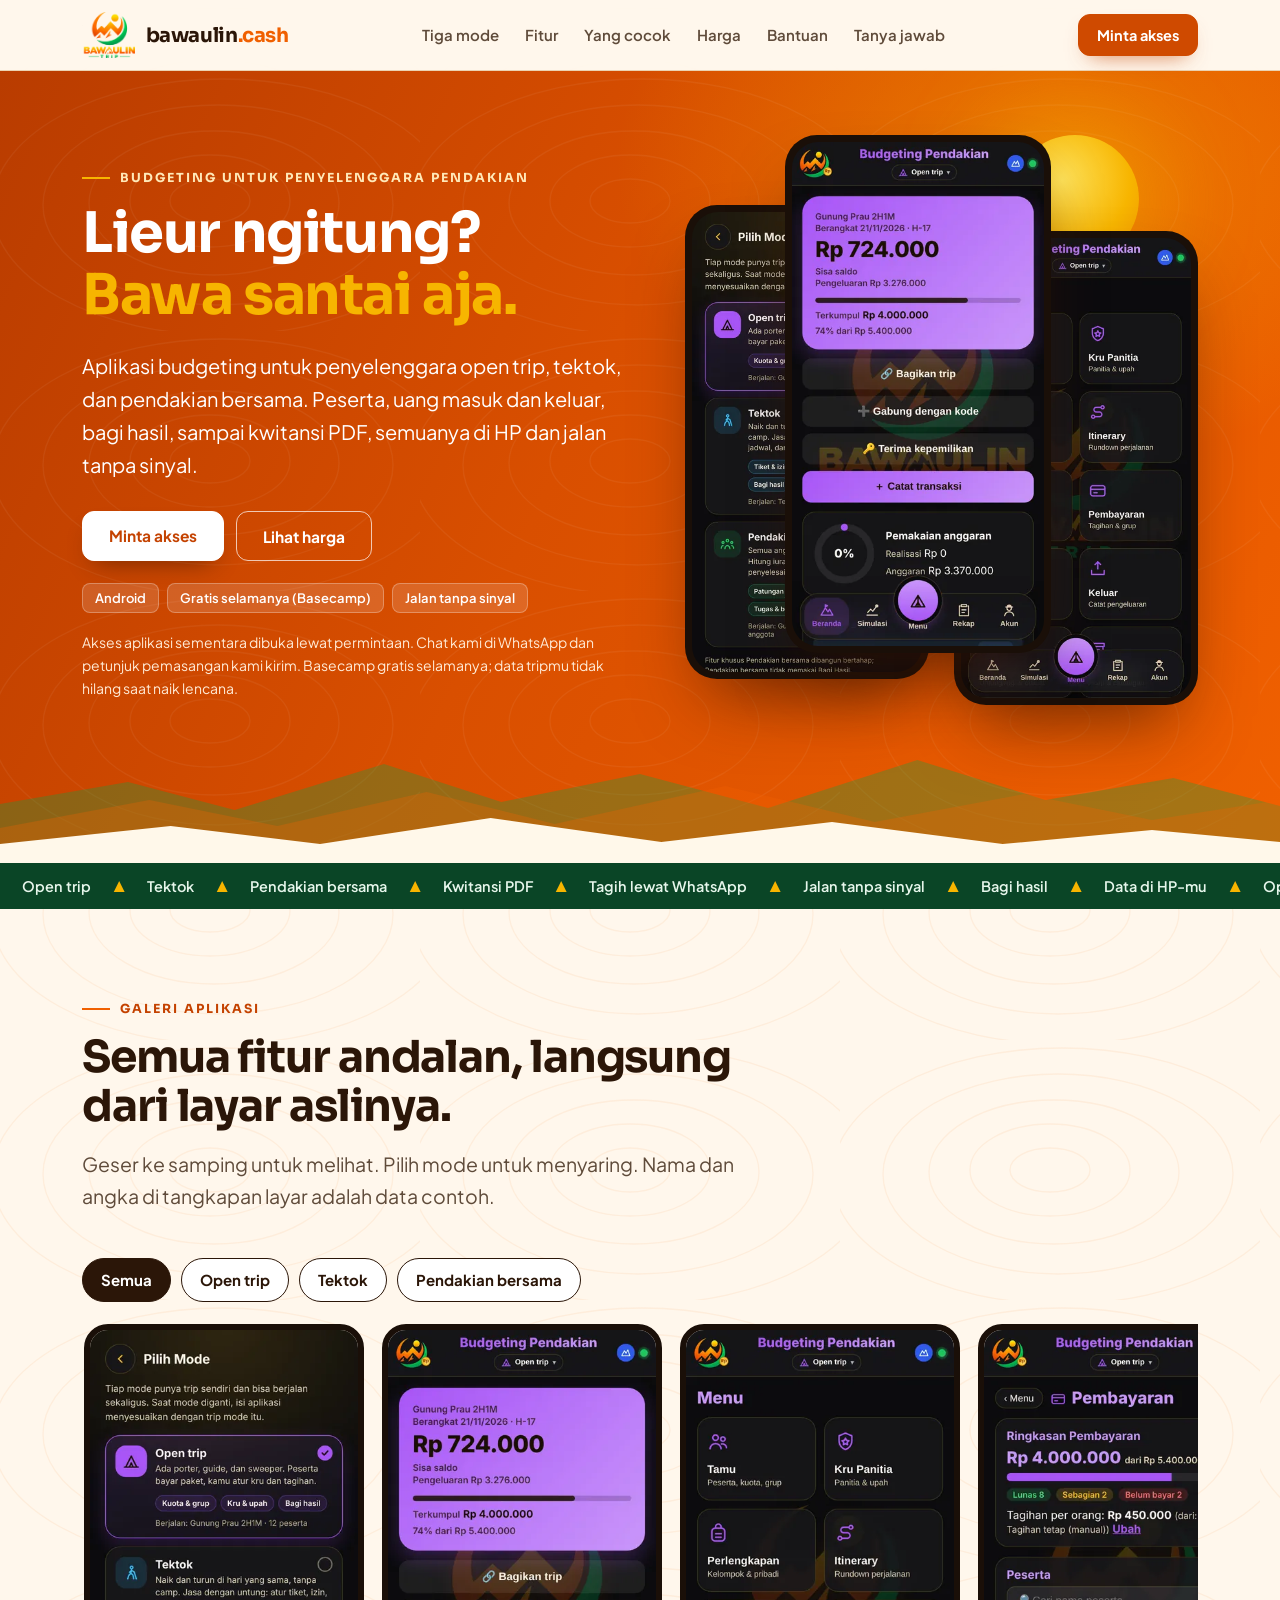
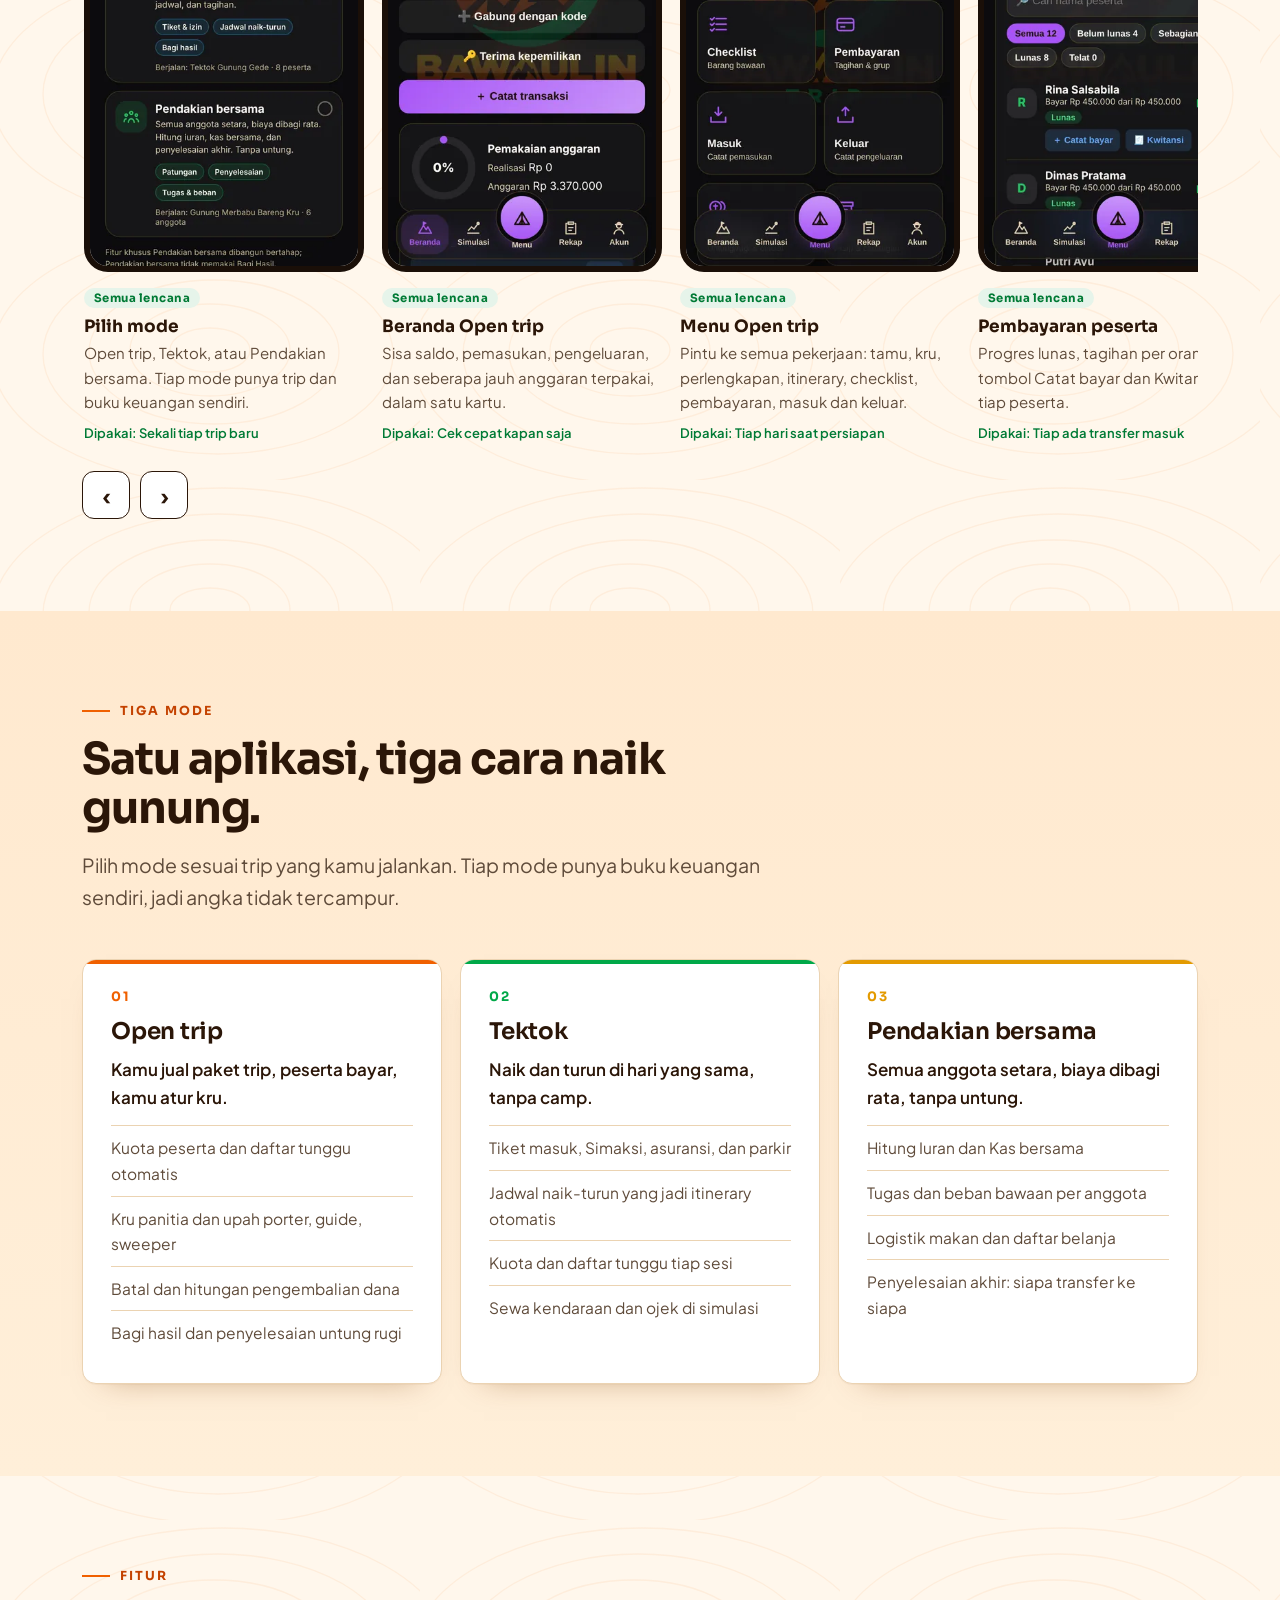
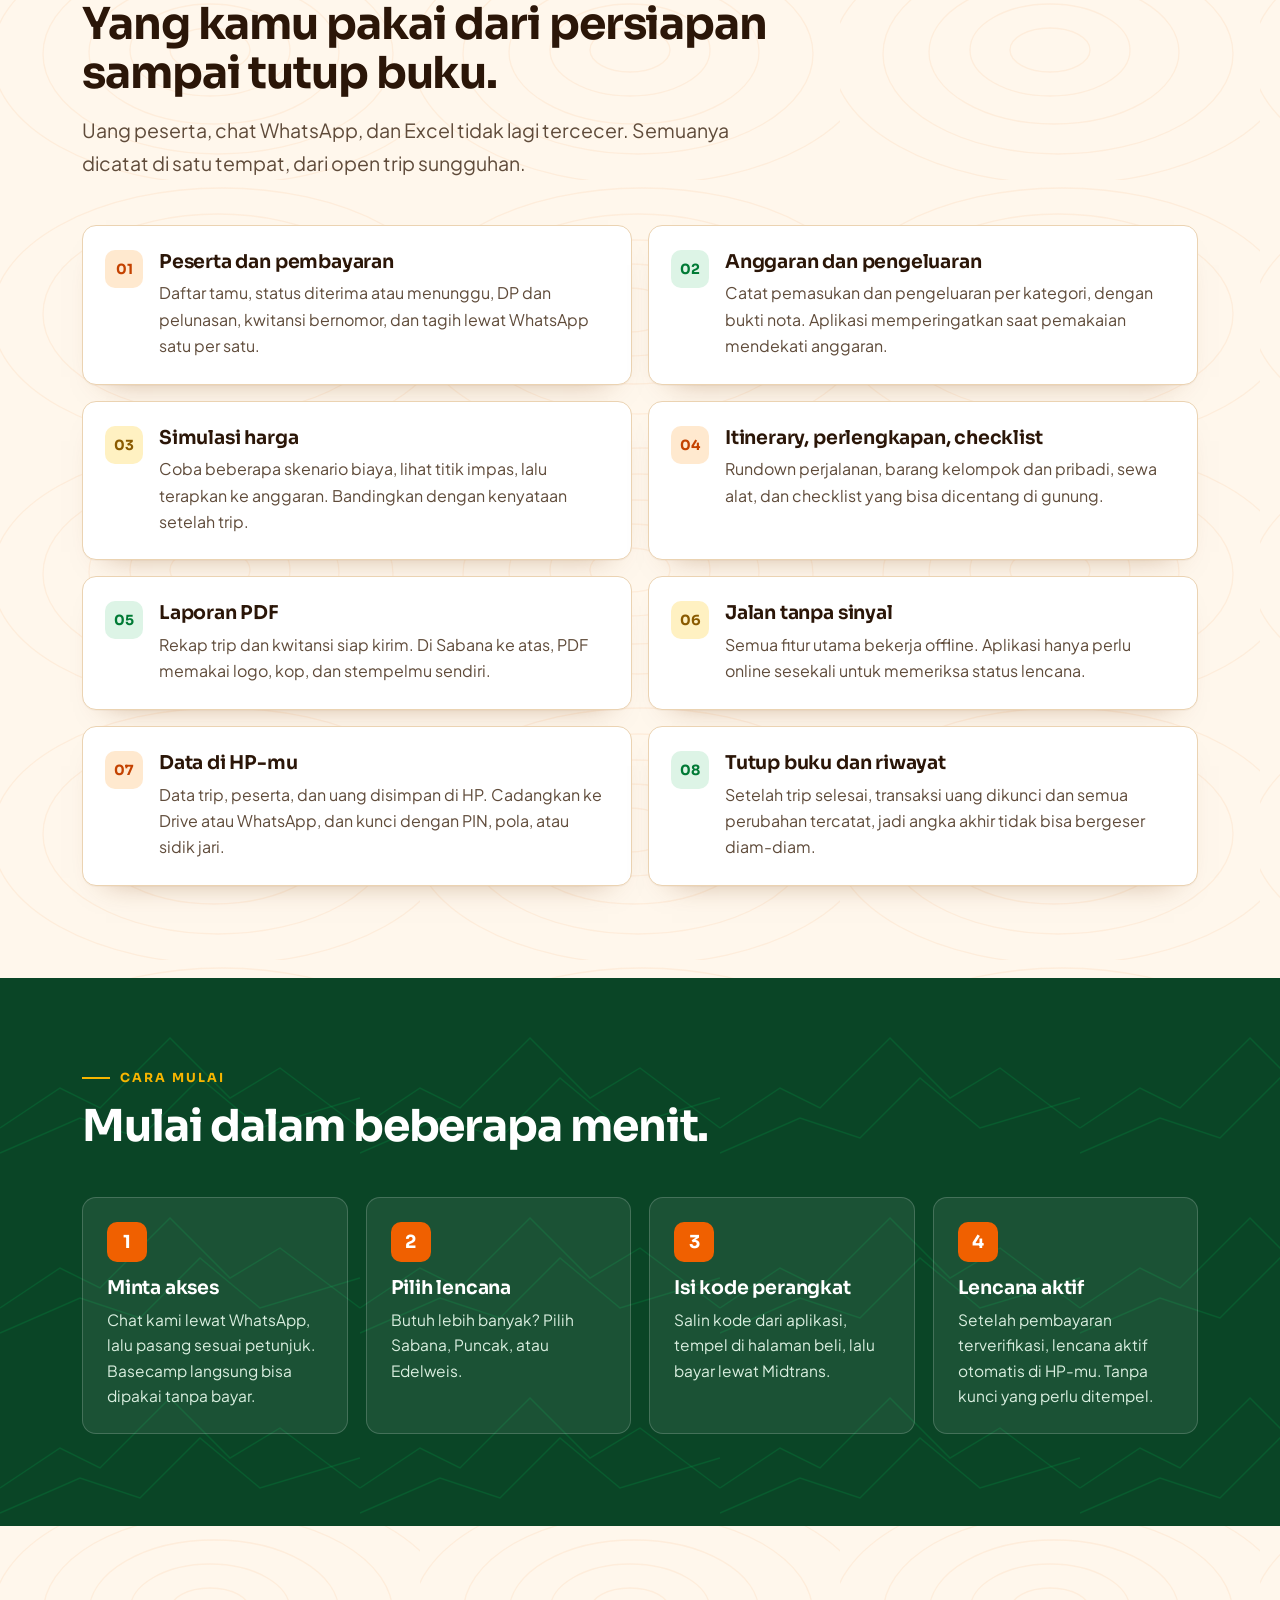
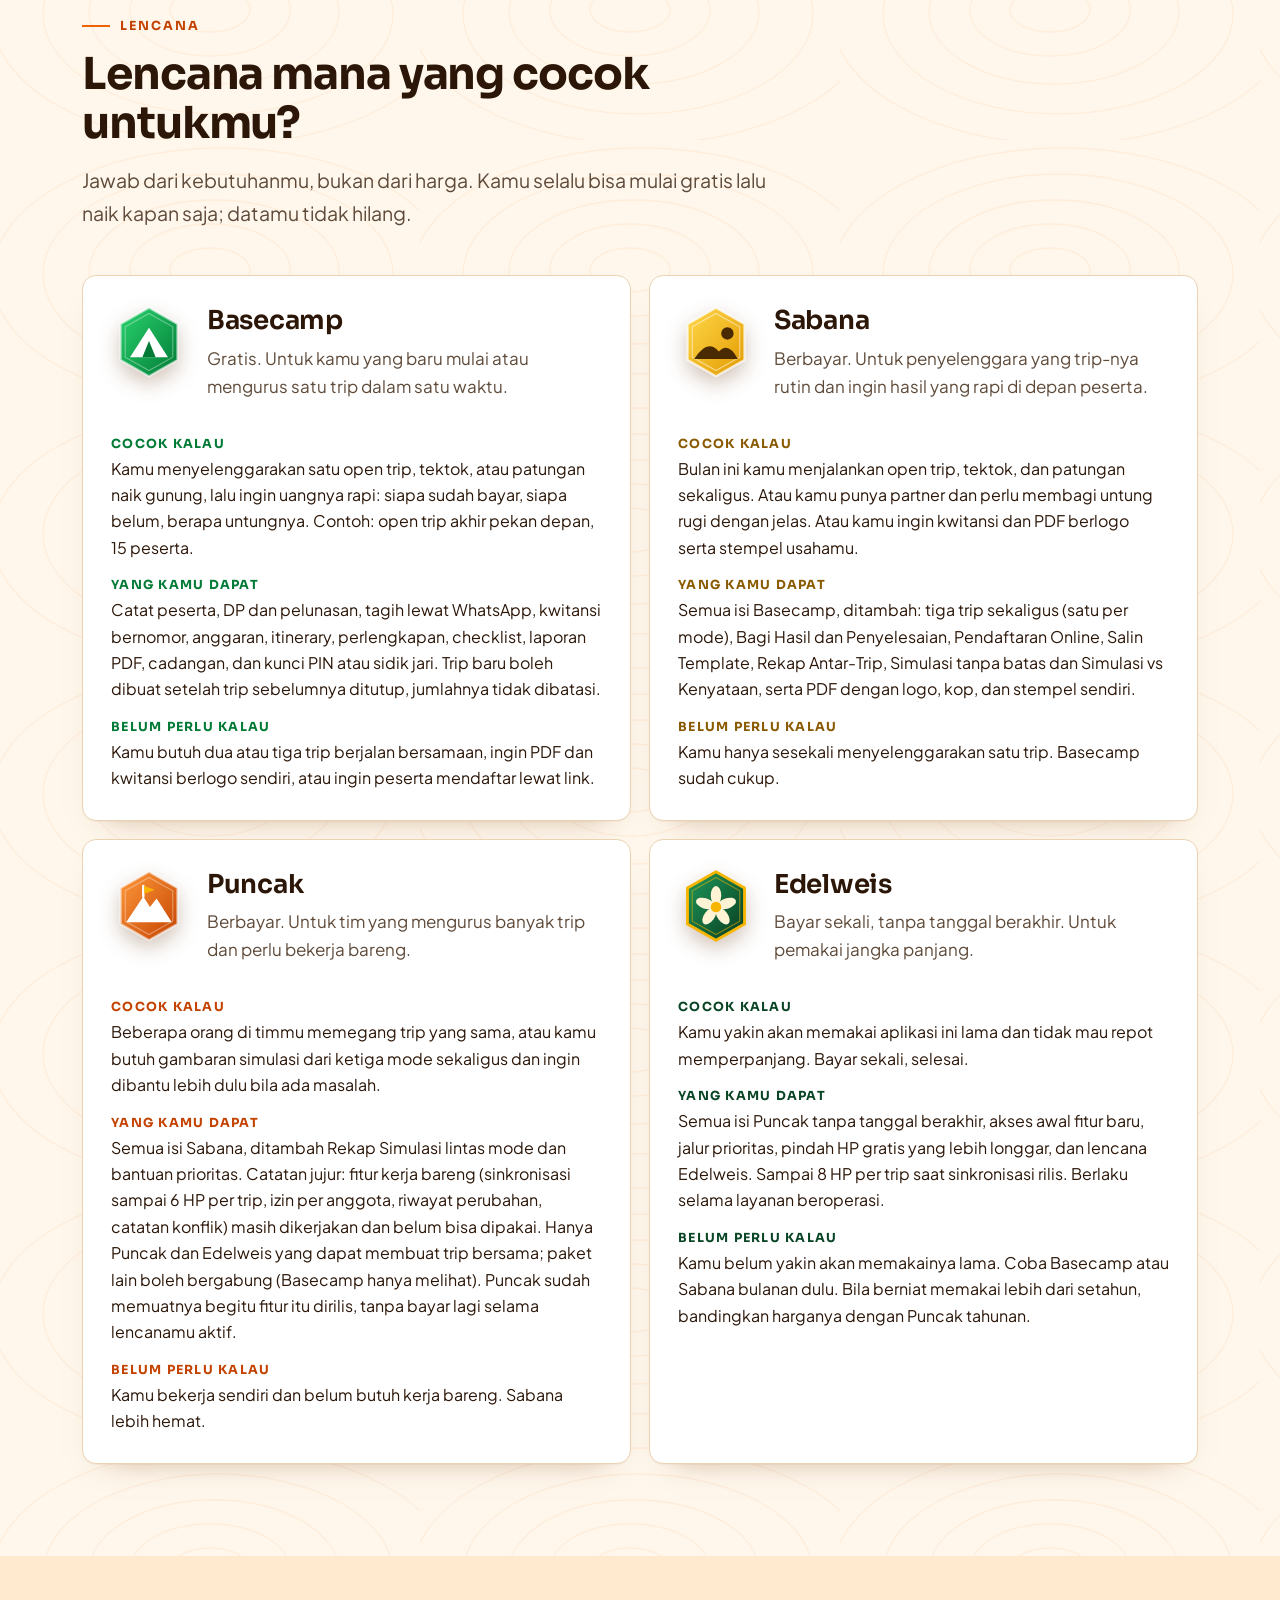
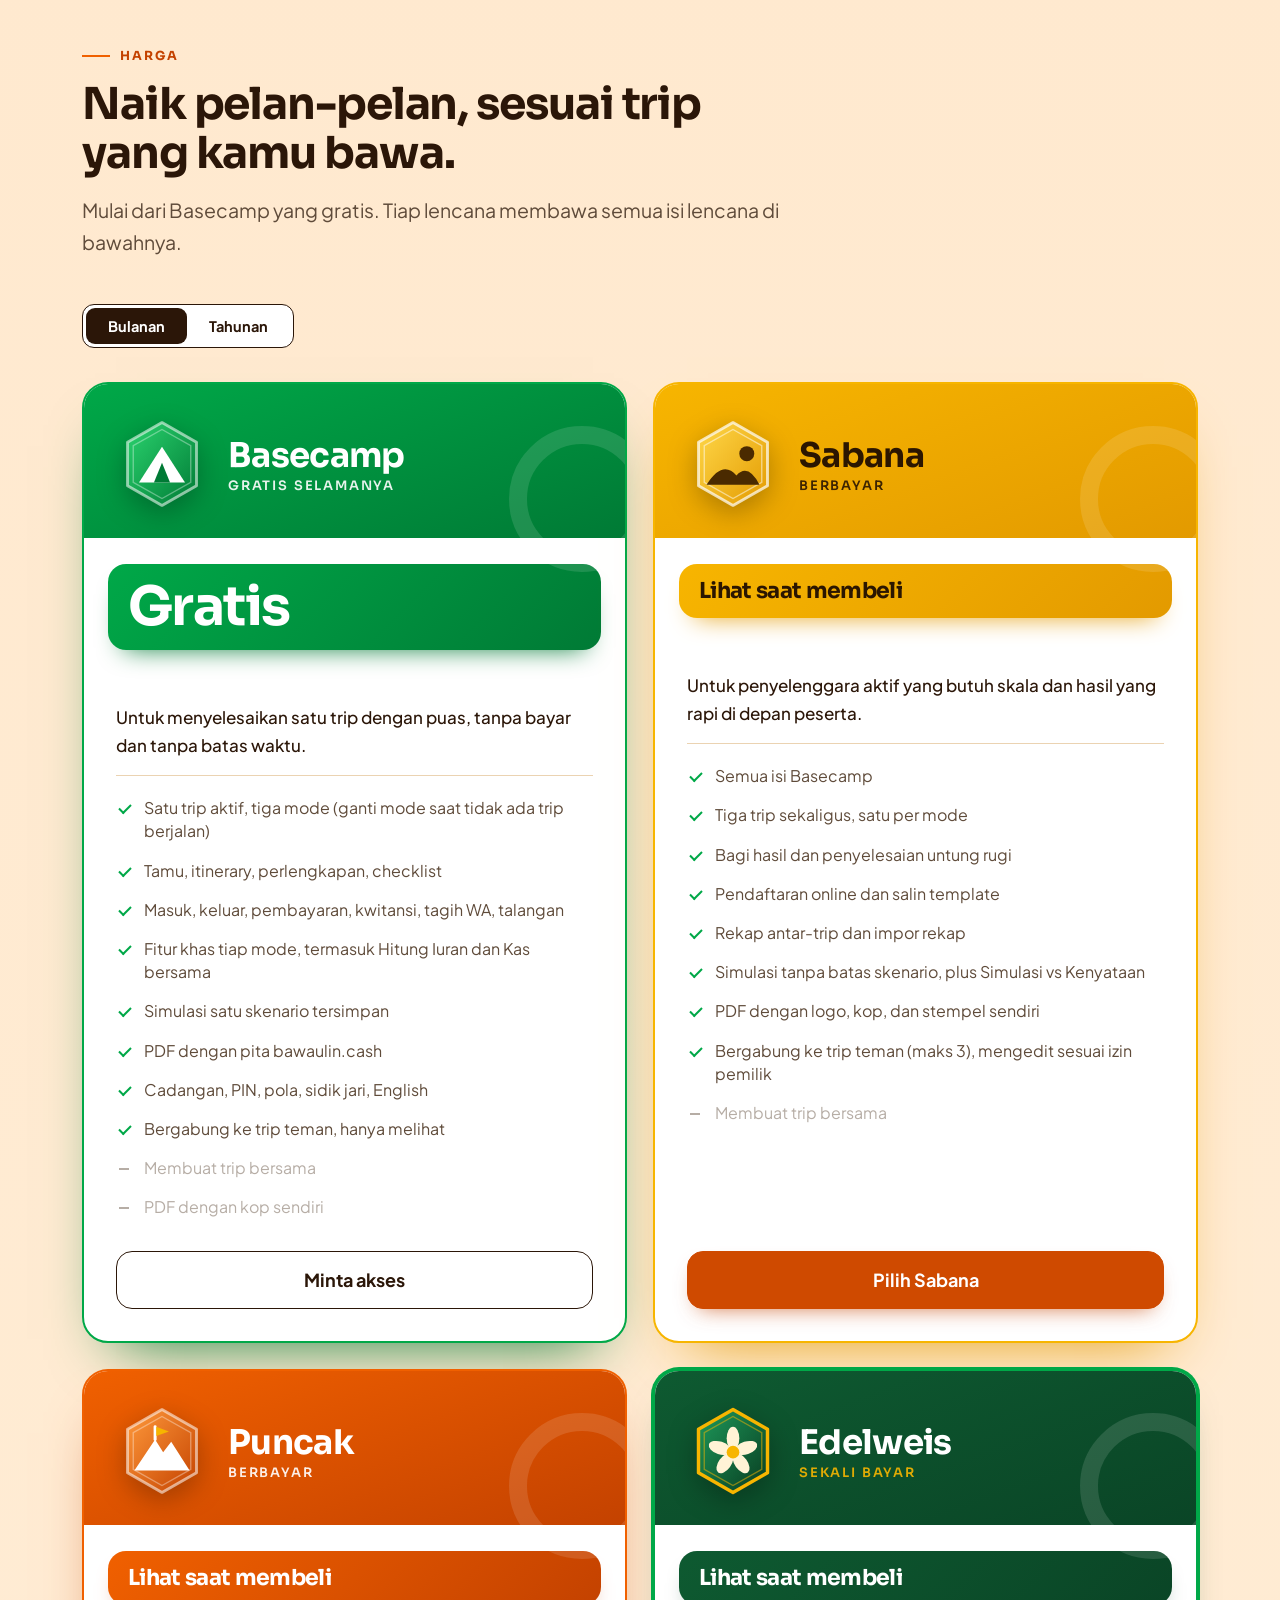
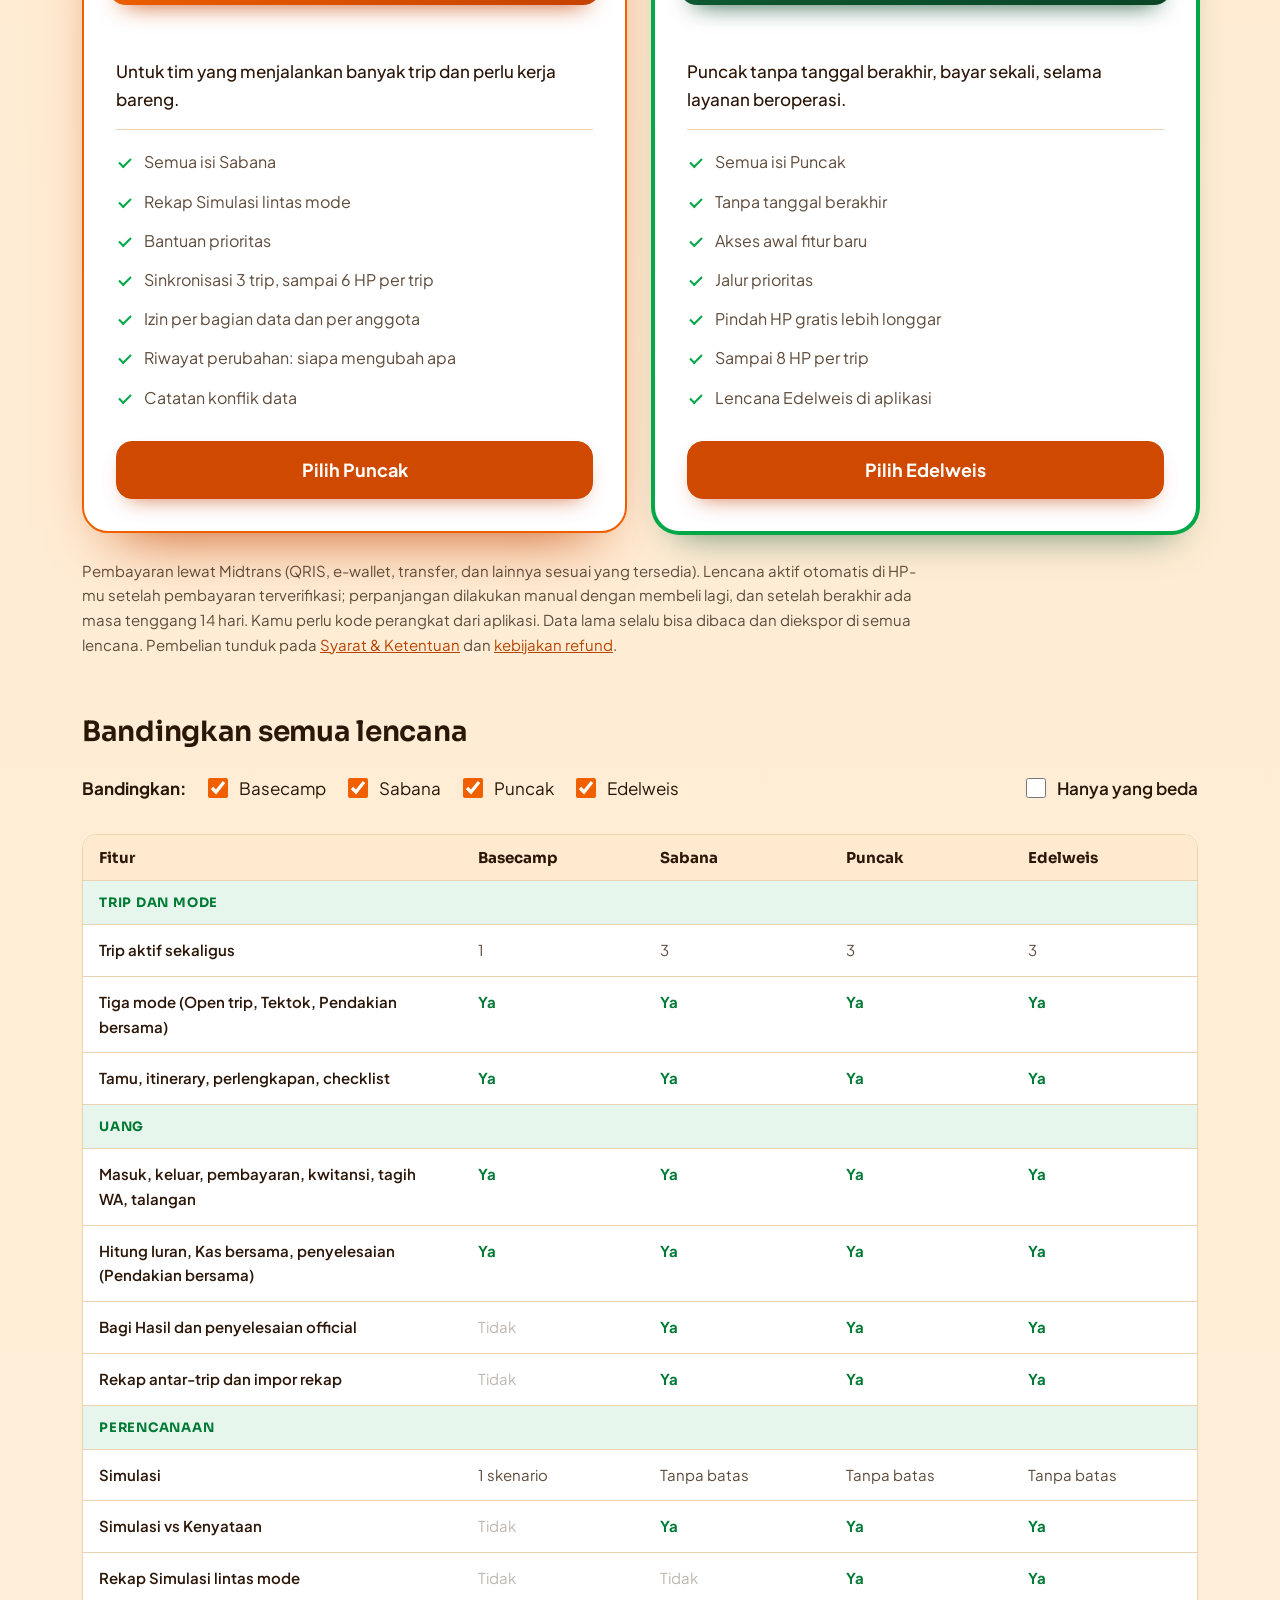
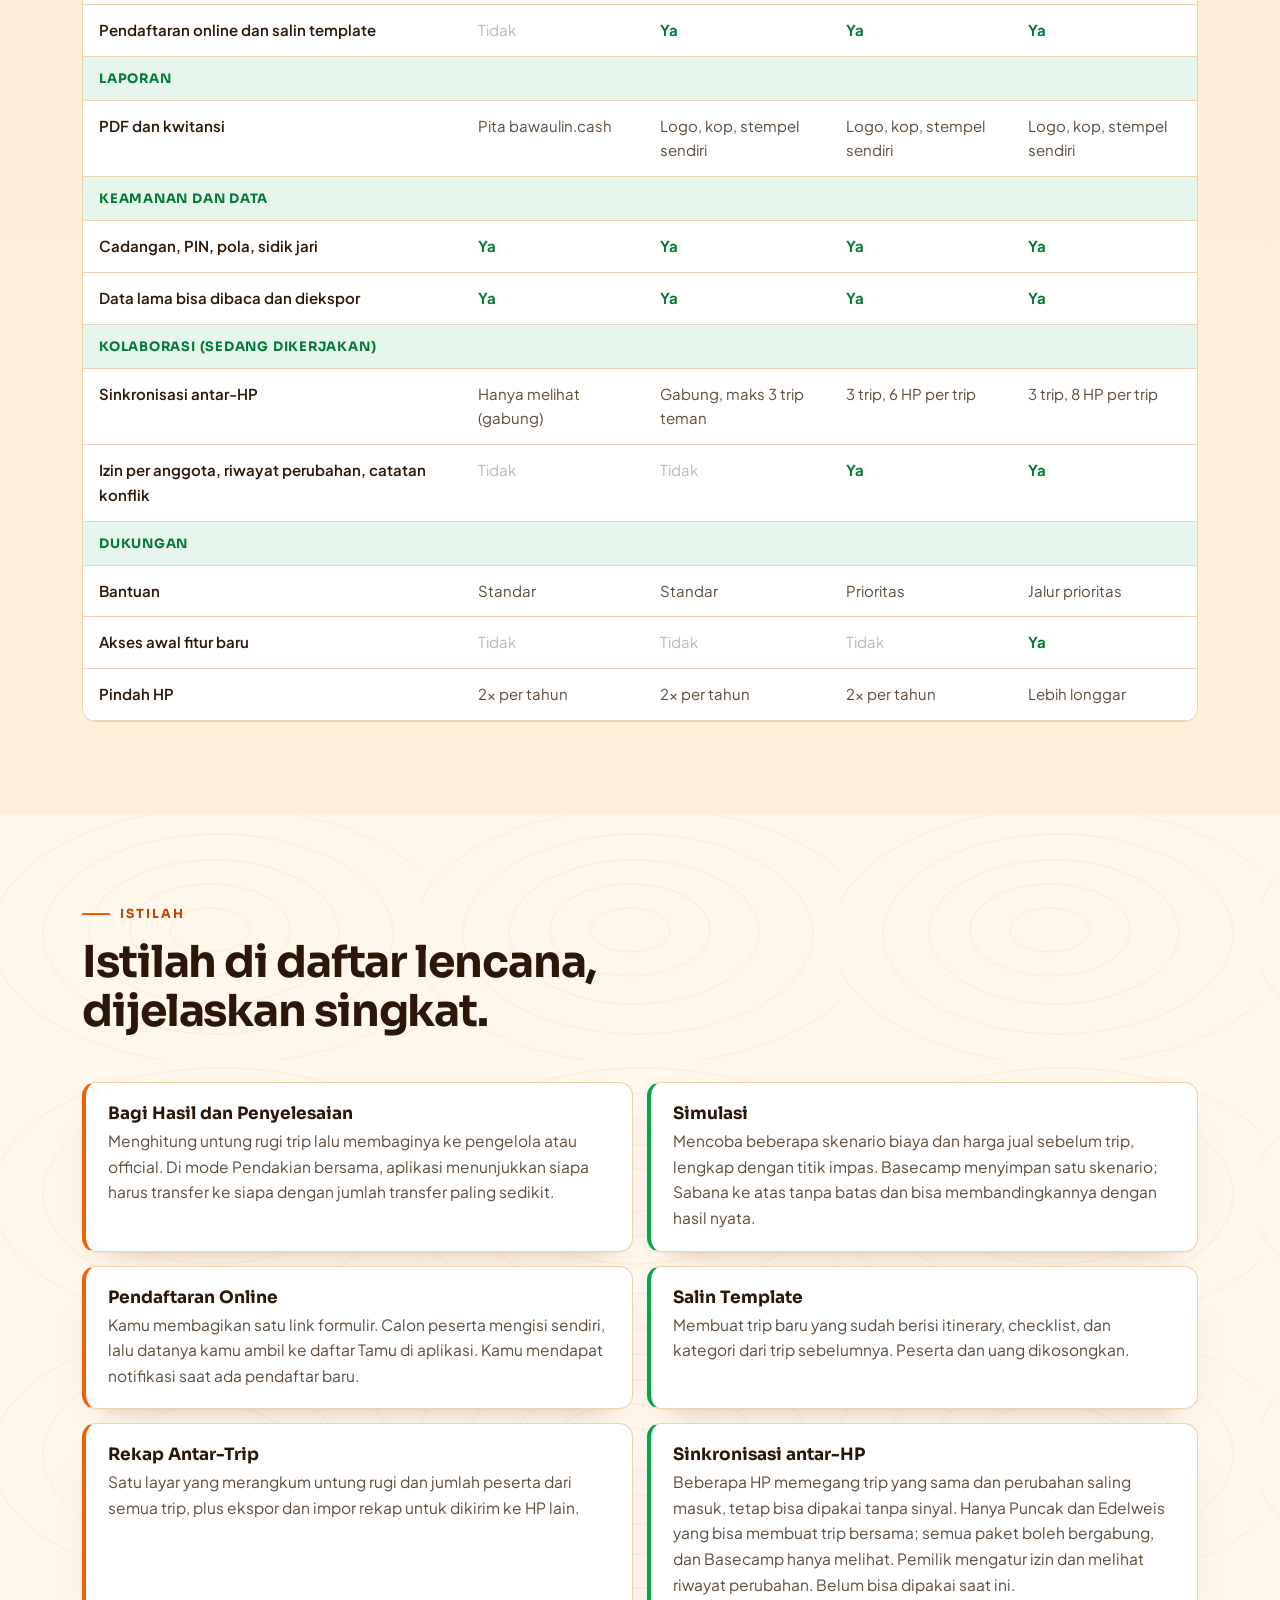
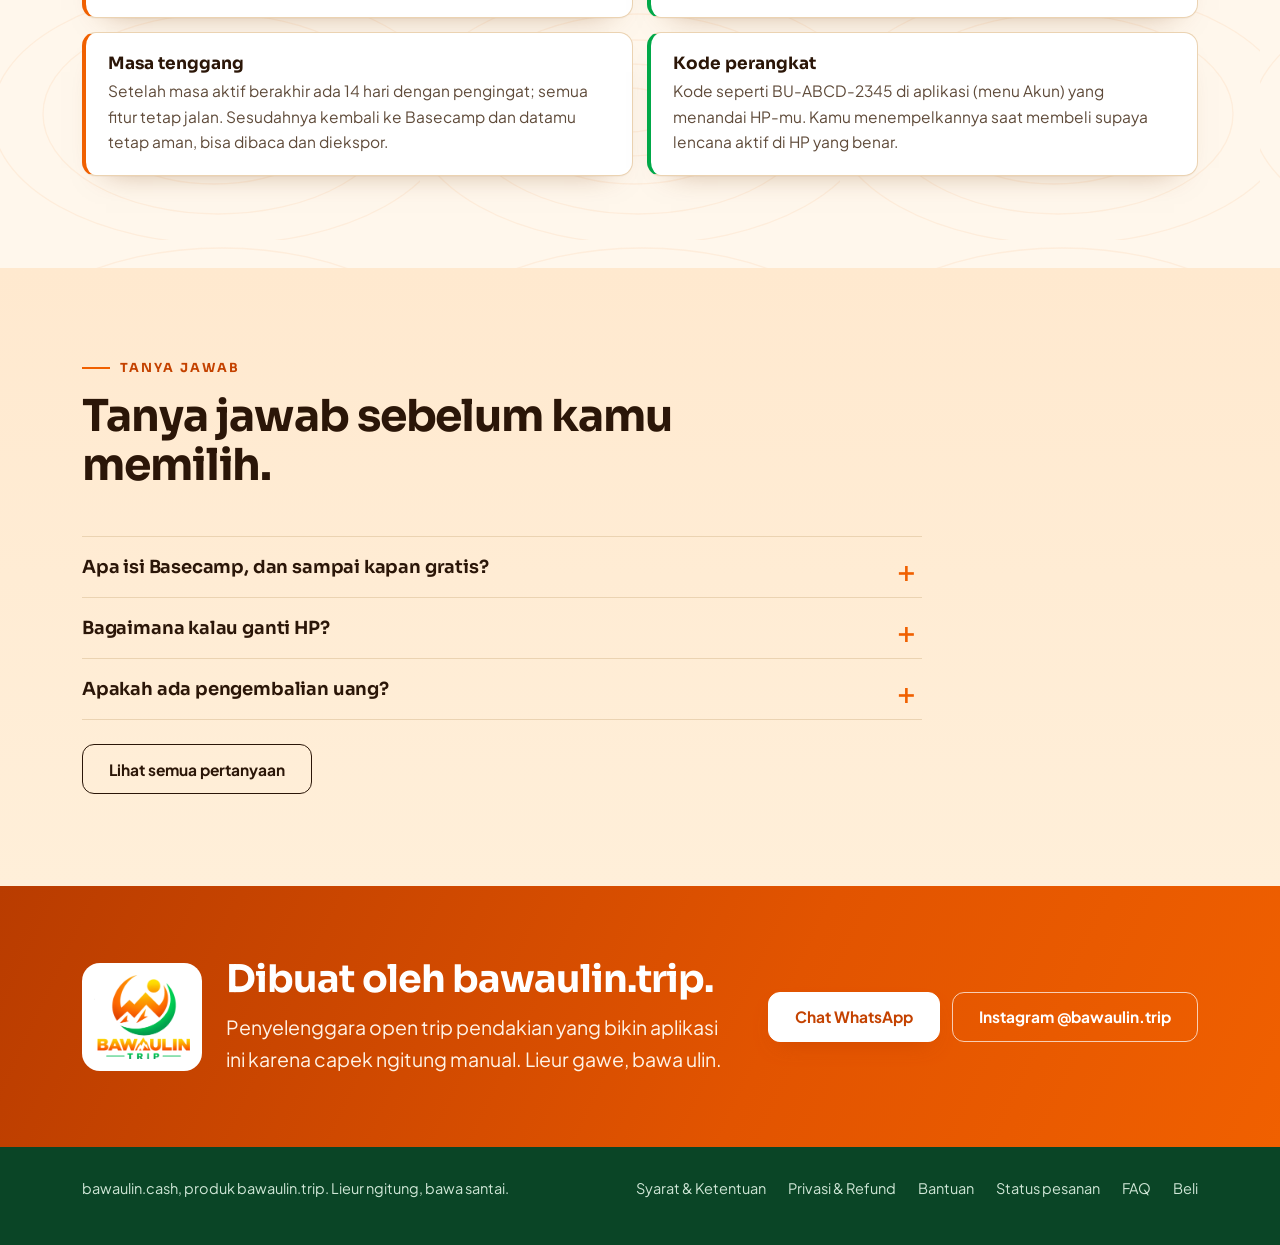
==== commit 8e55fd99: "Add files via upload" ====
--- a/index.html
+++ b/index.html
@@ -24,13 +24,13 @@
 <div class="cta"><a class="btn sun" href="https://wa.me/6289618805100?text=Halo%20bawaulin.cash%2C%20saya%20mau%20minta%20akses%20aplikasinya.">Minta akses</a><a class="btn" href="#harga">Lihat harga</a></div><div class="chips"><span>Android</span><span>Gratis selamanya (Basecamp)</span><span>Jalan tanpa sinyal</span></div>
 <p class="note">Akses aplikasi sementara dibuka lewat permintaan. Chat kami di WhatsApp dan petunjuk pemasangan kami kirim. Basecamp gratis selamanya; data tripmu tidak hilang saat naik lencana.</p></div>
 <div class="phones" aria-label="Tampilan aplikasi bawaulin.cash">
-<div class="ph a"><img src="shot-a.webp" alt="Layar Pilih Mode: Open trip, Tektok, Pendakian bersama" width="390" height="780"></div>
-<div class="ph c"><img src="shot-c.webp" alt="Menu Open trip: Tamu, Kru Panitia, Perlengkapan, Itinerary, Pembayaran" width="390" height="780"></div>
-<div class="ph b"><img src="shot-b.webp" alt="Beranda Open trip dengan sisa saldo, pemasukan, pengeluaran, dan pemakaian anggaran" width="390" height="780"></div></div></div>
+<div class="ph a"><img src="app-01.webp" alt="Layar Pilih Mode: Open trip, Tektok, Pendakian bersama" width="390" height="780"></div>
+<div class="ph c"><img src="app-03.webp" alt="Menu Open trip: Tamu, Kru Panitia, Perlengkapan, Itinerary, Pembayaran" width="390" height="780"></div>
+<div class="ph b"><img src="app-02.webp" alt="Beranda Open trip dengan sisa saldo, pemasukan, pengeluaran, dan pemakaian anggaran" width="390" height="780"></div></div></div>
 <svg class="ridge" viewBox="0 0 1200 120" preserveAspectRatio="none" aria-hidden="true"><path d="M0 120V60L120 38 220 66 360 20 470 58 600 30 720 64 860 16 980 56 1100 34 1200 62V120Z" fill="#00A848" fill-opacity=".30"/><path d="M0 120V84L140 56 260 82 400 48 520 80 680 42 820 78 960 50 1080 76 1200 56V120Z" fill="#F06000" fill-opacity=".30"/><path d="M0 120V100L160 82 300 100 460 74 620 98 780 78 940 100 1080 86 1200 98V120Z" fill="#FFF8EA"/></svg></div>
 <div class="tick" aria-hidden="true"><div><span>Open trip</span><i>▲</i><span>Tektok</span><i>▲</i><span>Pendakian bersama</span><i>▲</i><span>Kwitansi PDF</span><i>▲</i><span>Tagih lewat WhatsApp</span><i>▲</i><span>Jalan tanpa sinyal</span><i>▲</i><span>Bagi hasil</span><i>▲</i><span>Data di HP-mu</span><i>▲</i><span>Open trip</span><i>▲</i><span>Tektok</span><i>▲</i><span>Pendakian bersama</span><i>▲</i><span>Kwitansi PDF</span><i>▲</i><span>Tagih lewat WhatsApp</span><i>▲</i><span>Jalan tanpa sinyal</span><i>▲</i><span>Bagi hasil</span><i>▲</i><span>Data di HP-mu</span><i>▲</i></div></div>
 
-<section id="tur"><div class="w"><div class="sec-head"><p class="eyb">Tur layar</p><h2>Lihat dulu isinya sebelum minta akses.</h2></div><div class="tur" tabindex="0" role="region" aria-label="Tangkapan layar aplikasi, geser ke samping"><figure><img src="shot-a.webp" alt="Layar Pilih Mode: Open trip, Tektok, Pendakian bersama" width="390" height="780" loading="lazy" decoding="async"><figcaption><b>Pilih mode</b>Mulai dari sini. Open trip, Tektok, atau Pendakian bersama; tiap mode punya buku keuangan sendiri.<span class="fx">Dipakai: sekali tiap trip baru</span></figcaption></figure><figure><img src="shot-c.webp" alt="Menu Open trip: Tamu, Kru Panitia, Perlengkapan, Itinerary, Pembayaran" width="390" height="780" loading="lazy" decoding="async"><figcaption><b>Menu Open trip</b>Pintu ke semua pekerjaan: daftar tamu, kru, perlengkapan, itinerary, dan pembayaran peserta.<span class="fx">Dipakai: tiap hari saat persiapan</span></figcaption></figure><figure><img src="shot-b.webp" alt="Beranda Open trip dengan sisa saldo, pemasukan, pengeluaran, dan pemakaian anggaran" width="390" height="780" loading="lazy" decoding="async"><figcaption><b>Beranda</b>Ringkasan uang trip: sisa saldo, pemasukan, pengeluaran, dan seberapa jauh anggaran terpakai.<span class="fx">Dipakai: cek cepat kapan saja</span></figcaption></figure></div><div class="turb"><button type="button" id="tP" aria-label="Layar sebelumnya">&lsaquo;</button><button type="button" id="tN" aria-label="Layar berikutnya">&rsaquo;</button></div></div></section>
+<section id="tur"><div class="w"><div class="sec-head"><p class="eyb">Galeri aplikasi</p><h2>Semua fitur andalan, langsung dari layar aslinya.</h2><p class="lead">Geser ke samping untuk melihat. Pilih mode untuk menyaring. Nama dan angka di tangkapan layar adalah data contoh.</p></div><div class="gf" role="group" aria-label="Saring menurut mode"><button type="button" data-f="all" aria-pressed="true">Semua</button><button type="button" data-f="open" aria-pressed="false">Open trip</button><button type="button" data-f="tektok" aria-pressed="false">Tektok</button><button type="button" data-f="bersama" aria-pressed="false">Pendakian bersama</button></div><div class="tur" tabindex="0" role="region" aria-label="Tangkapan layar aplikasi, geser ke samping"><figure data-m="all"><img src="app-01.webp" alt="Layar Pilih Mode dengan tiga pilihan mode pendakian" width="390" height="780" loading="lazy" decoding="async"><figcaption><span class="tg2 ">Semua lencana</span><b>Pilih mode</b>Open trip, Tektok, atau Pendakian bersama. Tiap mode punya trip dan buku keuangan sendiri.<span class="fx">Dipakai: Sekali tiap trip baru</span></figcaption></figure><figure data-m="open"><img src="app-02.webp" alt="Beranda Open trip dengan sisa saldo dan pemakaian anggaran" width="390" height="780" loading="lazy" decoding="async"><figcaption><span class="tg2 ">Semua lencana</span><b>Beranda Open trip</b>Sisa saldo, pemasukan, pengeluaran, dan seberapa jauh anggaran terpakai, dalam satu kartu.<span class="fx">Dipakai: Cek cepat kapan saja</span></figcaption></figure><figure data-m="open"><img src="app-03.webp" alt="Menu Open trip dengan daftar fitur" width="390" height="780" loading="lazy" decoding="async"><figcaption><span class="tg2 ">Semua lencana</span><b>Menu Open trip</b>Pintu ke semua pekerjaan: tamu, kru, perlengkapan, itinerary, checklist, pembayaran, masuk dan keluar.<span class="fx">Dipakai: Tiap hari saat persiapan</span></figcaption></figure><figure data-m="open"><img src="app-04.webp" alt="Layar Pembayaran peserta dengan status lunas dan sebagian" width="390" height="780" loading="lazy" decoding="async"><figcaption><span class="tg2 ">Semua lencana</span><b>Pembayaran peserta</b>Progres lunas, tagihan per orang, tombol Catat bayar dan Kwitansi untuk tiap peserta.<span class="fx">Dipakai: Tiap ada transfer masuk</span></figcaption></figure><figure data-m="open"><img src="app-05.webp" alt="Layar Bagi Hasil dengan hasil trip dan daftar official" width="390" height="780" loading="lazy" decoding="async"><figcaption><span class="tg2 up">Sabana ke atas</span><b>Bagi Hasil</b>Untung rugi trip dan pembagiannya ke official, dihitung otomatis dari catatan uang.<span class="fx">Dipakai: Sesudah trip selesai</span></figcaption></figure><figure data-m="open"><img src="app-06.webp" alt="Layar Kru Panitia dengan total upah" width="390" height="780" loading="lazy" decoding="async"><figcaption><span class="tg2 ">Semua lencana</span><b>Kru dan upah</b>Daftar guide, porter, chef, dan sweeper beserta upahnya; total upah langsung masuk ke pengeluaran.<span class="fx">Dipakai: Saat menyusun tim</span></figcaption></figure><figure data-m="open"><img src="app-07.webp" alt="Layar Itinerary dengan daftar kegiatan" width="390" height="780" loading="lazy" decoding="async"><figcaption><span class="tg2 ">Semua lencana</span><b>Itinerary</b>Rundown perjalanan per jam: dari kumpul, registrasi, pendakian, sampai summit.<span class="fx">Dipakai: Persiapan dan hari H</span></figcaption></figure><figure data-m="open"><img src="app-08.webp" alt="Layar Pendaftaran online dengan link dan notifikasi" width="390" height="780" loading="lazy" decoding="async"><figcaption><span class="tg2 up">Sabana ke atas</span><b>Pendaftaran online</b>Buat tautan pendaftaran, bagikan ke calon peserta, lalu ambil pendaftar yang masuk.<span class="fx">Dipakai: Saat membuka kuota</span></figcaption></figure><figure data-m="tektok"><img src="app-09.webp" alt="Beranda mode Tektok" width="390" height="780" loading="lazy" decoding="async"><figcaption><span class="tg2 ">Semua lencana</span><b>Beranda Tektok</b>Ringkasan uang trip naik-turun sehari, lengkap dengan saldo dan pemakaian anggaran.<span class="fx">Dipakai: Cek cepat kapan saja</span></figcaption></figure><figure data-m="tektok"><img src="app-10.webp" alt="Layar Tiket dan Parkir mode Tektok" width="390" height="780" loading="lazy" decoding="async"><figcaption><span class="tg2 ">Semua lencana</span><b>Tiket dan izin</b>Hitung biaya tiket masuk, simaksi, asuransi, dan parkir, plus daftar izin yang harus beres.<span class="fx">Dipakai: Sebelum hari H</span></figcaption></figure><figure data-m="tektok"><img src="app-11.webp" alt="Layar Tamu mode Tektok dengan sesi dan kuota" width="390" height="780" loading="lazy" decoding="async"><figcaption><span class="tg2 ">Semua lencana</span><b>Sesi dan kuota</b>Satu trip bisa banyak sesi per hari. Atur kuota tiap sesi dan aturan batal atau pengembalian.<span class="fx">Dipakai: Saat membuka sesi</span></figcaption></figure><figure data-m="bersama"><img src="app-12.webp" alt="Beranda mode Pendakian bersama" width="390" height="780" loading="lazy" decoding="async"><figcaption><span class="tg2 ">Semua lencana</span><b>Beranda Pendakian bersama</b>Semua anggota setara. Lihat saldo kas dan pengeluaran kelompok sekilas.<span class="fx">Dipakai: Cek cepat kapan saja</span></figcaption></figure><figure data-m="bersama"><img src="app-13.webp" alt="Layar Kas bersama mode Pendakian bersama" width="390" height="780" loading="lazy" decoding="async"><figcaption><span class="tg2 ">Semua lencana</span><b>Kas bersama</b>Iuran terkumpul, pengeluaran, dan talangan anggota tercatat rapi, tanpa rebutan siapa yang bayar apa.<span class="fx">Dipakai: Tiap ada iuran atau belanja</span></figcaption></figure><figure data-m="bersama"><img src="app-14.webp" alt="Layar Tugas mode Pendakian bersama" width="390" height="780" loading="lazy" decoding="async"><figcaption><span class="tg2 ">Semua lencana</span><b>Tugas anggota</b>Bagi tugas per anggota, centang yang sudah selesai, dan lihat siapa yang belum kebagian.<span class="fx">Dipakai: Sebelum dan saat trip</span></figcaption></figure><figure data-m="bersama"><img src="app-15.webp" alt="Layar Logistik makan mode Pendakian bersama" width="390" height="780" loading="lazy" decoding="async"><figcaption><span class="tg2 ">Semua lencana</span><b>Logistik makan</b>Menu per hari, siapa membeli dan memasak, perkiraan biaya, dan daftar belanja ke WhatsApp.<span class="fx">Dipakai: Saat menyusun menu</span></figcaption></figure><figure data-m="bersama"><img src="app-16.webp" alt="Layar Penyelesaian akhir mode Pendakian bersama" width="390" height="780" loading="lazy" decoding="async"><figcaption><span class="tg2 ">Semua lencana</span><b>Penyelesaian akhir</b>Biaya dibagi rata, lalu terlihat siapa yang menerima dan siapa yang menyetor.<span class="fx">Dipakai: Sesudah trip selesai</span></figcaption></figure></div><div class="turb"><button type="button" id="tP" aria-label="Layar sebelumnya">&lsaquo;</button><button type="button" id="tN" aria-label="Layar berikutnya">&rsaquo;</button></div></div></section>
 <section id="mode" class="alt"><div class="w"><div class="sec-head"><p class="eyb">Tiga mode</p><h2>Satu aplikasi, tiga cara naik gunung.</h2><p class="lead">Pilih mode sesuai trip yang kamu jalankan. Tiap mode punya buku keuangan sendiri, jadi angka tidak tercampur.</p></div><div class="modes"><article class="mode" style="--c:#F06000"><div class="no">01</div><h3>Open trip</h3><p class="for">Kamu jual paket trip, peserta bayar, kamu atur kru.</p><ul><li>Kuota peserta dan daftar tunggu otomatis</li><li>Kru panitia dan upah porter, guide, sweeper</li><li>Batal dan hitungan pengembalian dana</li><li>Bagi hasil dan penyelesaian untung rugi</li></ul></article><article class="mode" style="--c:#00A848"><div class="no">02</div><h3>Tektok</h3><p class="for">Naik dan turun di hari yang sama, tanpa camp.</p><ul><li>Tiket masuk, Simaksi, asuransi, dan parkir</li><li>Jadwal naik-turun yang jadi itinerary otomatis</li><li>Kuota dan daftar tunggu tiap sesi</li><li>Sewa kendaraan dan ojek di simulasi</li></ul></article><article class="mode" style="--c:#E39A00"><div class="no">03</div><h3>Pendakian bersama</h3><p class="for">Semua anggota setara, biaya dibagi rata, tanpa untung.</p><ul><li>Hitung Iuran dan Kas bersama</li><li>Tugas dan beban bawaan per anggota</li><li>Logistik makan dan daftar belanja</li><li>Penyelesaian akhir: siapa transfer ke siapa</li></ul></article></div></div></section>
 
 <section id="fitur"><div class="w"><div class="sec-head"><p class="eyb">Fitur</p><h2>Yang kamu pakai dari persiapan sampai tutup buku.</h2><p class="lead">Uang peserta, chat WhatsApp, dan Excel tidak lagi tercecer. Semuanya dicatat di satu tempat, dari open trip sungguhan.</p></div><div class="fg"><div class="f"><span class="ic">01</span><h3>Peserta dan pembayaran</h3><p>Daftar tamu, status diterima atau menunggu, DP dan pelunasan, kwitansi bernomor, dan tagih lewat WhatsApp satu per satu.</p></div><div class="f"><span class="ic">02</span><h3>Anggaran dan pengeluaran</h3><p>Catat pemasukan dan pengeluaran per kategori, dengan bukti nota. Aplikasi memperingatkan saat pemakaian mendekati anggaran.</p></div><div class="f"><span class="ic">03</span><h3>Simulasi harga</h3><p>Coba beberapa skenario biaya, lihat titik impas, lalu terapkan ke anggaran. Bandingkan dengan kenyataan setelah trip.</p></div><div class="f"><span class="ic">04</span><h3>Itinerary, perlengkapan, checklist</h3><p>Rundown perjalanan, barang kelompok dan pribadi, sewa alat, dan checklist yang bisa dicentang di gunung.</p></div><div class="f"><span class="ic">05</span><h3>Laporan PDF</h3><p>Rekap trip dan kwitansi siap kirim. Di Sabana ke atas, PDF memakai logo, kop, dan stempelmu sendiri.</p></div><div class="f"><span class="ic">06</span><h3>Jalan tanpa sinyal</h3><p>Semua fitur utama bekerja offline. Aplikasi hanya perlu online sesekali untuk memeriksa status lencana.</p></div><div class="f"><span class="ic">07</span><h3>Data di HP-mu</h3><p>Data trip, peserta, dan uang disimpan di HP. Cadangkan ke Drive atau WhatsApp, dan kunci dengan PIN, pola, atau sidik jari.</p></div><div class="f"><span class="ic">08</span><h3>Tutup buku dan riwayat</h3><p>Setelah trip selesai, transaksi uang dikunci dan semua perubahan tercatat, jadi angka akhir tidak bisa bergeser diam-diam.</p></div></div></div></section>
@@ -51,7 +51,18 @@
 
 <section class="orange" id="kontak" style="padding:72px 0"><div class="w by"><div class="t"><div class="lg"><img src="logo.png" alt="Logo bawaulin.trip" width="96" height="84"></div><div><h2 style="font-size:clamp(26px,3.2vw,38px)">Dibuat oleh bawaulin.trip.</h2><p class="lead" style="margin-top:10px;max-width:40ch">Penyelenggara open trip pendakian yang bikin aplikasi ini karena capek ngitung manual. Lieur gawe, bawa ulin.</p></div></div>
 <div class="cta"><a class="btn sun" href="https://wa.me/6289618805100?text=Halo%20bawaulin.cash%2C%20saya%20mau%20tanya%20soal%20aplikasinya.">Chat WhatsApp</a><a class="btn" href="https://www.instagram.com/bawaulin.trip">Instagram @bawaulin.trip</a></div></div></section></main>
-<script>(function(){document.documentElement.className+=' js';try{var els=document.querySelectorAll('.mode,.f,.tier,.steps li');els.forEach(function(e){e.classList.add('rv')});if('IntersectionObserver' in window){var io=new IntersectionObserver(function(a){a.forEach(function(x){if(x.isIntersecting){x.target.classList.add('in');io.unobserve(x.target)}})},{threshold:.12});document.querySelectorAll('.rv').forEach(function(e){io.observe(e)})}else document.querySelectorAll('.rv').forEach(function(e){e.classList.add('in')})}catch(e){}})();</script><script>(function(){var t=document.querySelector(".tur"),p=document.getElementById("tP"),n=document.getElementById("tN");if(!t||!p||!n)return;function by(d){var f=t.querySelector("figure");t.scrollBy({left:d*(f?f.offsetWidth+18:260),behavior:"smooth"})}p.onclick=function(){by(-1)};n.onclick=function(){by(1)}})();</script><script>(function(){var t=document.getElementById("cmpt");if(!t)return;var bx=document.querySelectorAll("#cmpc [data-c]"),d=document.getElementById("cmpd"),n=document.getElementById("cmpn"),R=[].slice.call(t.tBodies[0].rows);
+<script>(function(){document.documentElement.className+=' js';try{var els=document.querySelectorAll('.mode,.f,.tier,.steps li');els.forEach(function(e){e.classList.add('rv')});if('IntersectionObserver' in window){var io=new IntersectionObserver(function(a){a.forEach(function(x){if(x.isIntersecting){x.target.classList.add('in');io.unobserve(x.target)}})},{threshold:.12});document.querySelectorAll('.rv').forEach(function(e){io.observe(e)})}else document.querySelectorAll('.rv').forEach(function(e){e.classList.add('in')})}catch(e){}})();</script><script>(function(){var t=document.querySelector(".tur"),p=document.getElementById("tP"),n=document.getElementById("tN");if(!t||!p||!n)return;function by(d){var f=t.querySelector("figure");t.scrollBy({left:d*(f?f.offsetWidth+18:260),behavior:"smooth"})}p.onclick=function(){by(-1)};n.onclick=function(){by(1)};var fb=document.querySelectorAll(".gf [data-f]");[].forEach.call(fb,function(b){b.addEventListener("click",function(){var k=b.getAttribute("data-f");[].forEach.call(fb,function(x){x.setAttribute("aria-pressed",String(x===b))});[].forEach.call(t.querySelectorAll("figure"),function(f){f.hidden=!(k==="all"||f.getAttribute("data-m")===k)});t.scrollTo({left:0})})})})();</script><script>(function(){var SRV="https://eqrubezljxejfnjgqigb.supabase.co/functions/v1/hyper-action",H=null,per="bulan",U={bulan:" / 30 hari",tahun:" / tahun",sekali:" sekali bayar"};
+function rp(n){return Number(n).toLocaleString("id-ID")}
+function key(k){return k==="edelweis"?"edelweis_sekali":k+"_"+per}
+function draw(){[].forEach.call(document.querySelectorAll(".price[data-k]"),function(e){var k=e.getAttribute("data-k"),x=H&&H[key(k)],n=e.querySelector(".n"),u=e.querySelector(".u"),sv=document.querySelector('.save[data-k="'+k+'"]'),a=document.querySelector('a[data-paket="'+k+'"]');
+if(x&&x.jual){n.textContent=rp(x.jual);u.textContent=U[k==="edelweis"?"sekali":per];e.classList.remove("ld");e.firstChild.nodeValue="Rp";if(sv)sv.innerHTML=x.normal>x.jual?"<s>Rp"+rp(x.normal)+"</s> harga perkenalan":"&nbsp;"}
+else{e.firstChild.nodeValue="";n.textContent=H===false?"Lihat saat membeli":"Memuat harga...";u.textContent="";e.classList.add("ld");if(sv)sv.innerHTML="&nbsp;"}
+if(a)a.href="beli.html?paket="+k+(k==="edelweis"?"":"&per="+per)})}
+var bB=document.getElementById("bBln"),bT=document.getElementById("bThn");
+function set(p){per=p;bB.setAttribute("aria-pressed",String(p==="bulan"));bT.setAttribute("aria-pressed",String(p==="tahun"));draw()}
+if(bB&&bT){bB.onclick=function(){set("bulan")};bT.onclick=function(){set("tahun")}}
+draw();
+try{var c=new AbortController(),t=setTimeout(function(){c.abort()},9000);fetch(SRV,{method:"POST",headers:{"Content-Type":"text/plain"},signal:c.signal,body:JSON.stringify({a:"harga_info",v:"web"})}).then(function(r){return r.json()}).then(function(j){clearTimeout(t);H=(j&&j.ok&&j.harga)?j.harga:false;draw()}).catch(function(){H=false;draw()})}catch(e){H=false;draw()}})();</script><script>(function(){var t=document.getElementById("cmpt");if(!t)return;var bx=document.querySelectorAll("#cmpc [data-c]"),d=document.getElementById("cmpd"),n=document.getElementById("cmpn"),R=[].slice.call(t.tBodies[0].rows);
 R.forEach(function(r){if(r.className==="g")return;var v=[].map.call(r.cells,function(c){return c.textContent.trim()}).slice(1);r.setAttribute("data-s",v.every(function(x){return x===v[0]})?"1":"0")});
 function go(){var on=[0],k=0;[].forEach.call(bx,function(b){var i=+b.getAttribute("data-c");if(b.checked){on.push(i);k++}});
 if(k<1){bx[0].checked=true;return go()}
--- a/style.css
+++ b/style.css
@@ -102,7 +102,7 @@
 .by .lg{background:#fff;border-radius:18px;padding:12px;flex:none}.by .lg img{height:84px}
 .hero .eyb,.sec-head .eyb{margin-bottom:16px}
 
-/* v5.5.1 tur, perbandingan, status, bantuan */
+/* v5.5.2 harga, kartu lencana, galeri | v5.5.1 tur, perbandingan, status, bantuan */
 .tur{display:flex;gap:18px;overflow-x:auto;scroll-snap-type:x mandatory;padding:4px 2px 18px;-webkit-overflow-scrolling:touch}
 .tur figure{margin:0;flex:0 0 min(260px,72vw);scroll-snap-align:center}
 .tur img{width:100%;height:auto;border-radius:24px;border:6px solid #1a0f08;background:#1a0f08}
@@ -122,3 +122,28 @@
 .tl .done i{background:var(--leafd);border-color:var(--leafd);color:#fff}.tl .cur i{border-color:var(--fire);color:var(--fire)}.tl .bad i{background:#B3261E;border-color:#B3261E;color:#fff}.tl .done,.tl .cur,.tl .bad{color:var(--ink);font-weight:600}
 .nx{padding-left:22px;margin:0}.nx li{margin:6px 0}
 @media(max-width:700px){.cards2{grid-template-columns:1fr}.cmpc .hb{margin-left:0}}
+
+/* v5.5.2 kartu lencana besar dan galeri aplikasi */
+.tiers{grid-template-columns:repeat(2,1fr);gap:26px}
+.tier{border:2px solid var(--c1);border-radius:26px;box-shadow:0 30px 60px -34px var(--c2),0 2px 0 rgba(255,255,255,.6) inset;transition:transform .25s,box-shadow .25s}
+.tier:hover{transform:translateY(-6px);box-shadow:0 40px 70px -32px var(--c2)}
+.tier .top{padding:34px 32px 28px;display:grid;grid-template-columns:auto 1fr;column-gap:20px;align-items:center}
+.tier .top .lc{grid-row:1/3;width:92px;height:92px;filter:drop-shadow(0 8px 14px rgba(0,0,0,.28))}
+.tier .nm{font-size:34px;margin-top:0;align-self:end}
+.tier .tg{font-size:13px;align-self:start}
+.tier .bd{padding:26px 32px 32px;gap:14px}
+.tier .price{font-size:clamp(40px,5vw,54px);padding:16px 20px;margin:0 -8px;border-radius:18px;background:linear-gradient(135deg,var(--c1),var(--c2));color:var(--tc,#fff);box-shadow:0 14px 26px -16px var(--c2)}
+.tier .price small{color:inherit;opacity:.85;font-size:16px}
+.tier .price.ld{font-size:22px}
+.tier .save{font-size:15px;min-height:22px;text-align:center}
+.tier .who{font-size:17px;min-height:0;color:var(--ink);font-weight:500}
+.tier ul{font-size:16px}.tier li{padding:8px 0 8px 28px}.tier li::before{top:16px}.tier li.no::before{top:20px}
+.tier .btn{min-height:58px;font-size:18px;border-radius:16px}
+@media(max-width:760px){.tiers{grid-template-columns:1fr}.tier .top{padding:26px 22px 22px}.tier .top .lc{width:72px;height:72px}.tier .nm{font-size:28px}.tier .bd{padding:22px 22px 26px}}
+.gf{display:flex;flex-wrap:wrap;gap:10px;margin:0 0 18px}
+.gf button{border:1.5px solid var(--ink);background:#fff;color:var(--ink);font:700 15px var(--f);padding:10px 18px;border-radius:999px;cursor:pointer;min-height:44px}
+.gf button[aria-pressed=true]{background:var(--ink);color:#fff}
+.tur figure{flex:0 0 min(280px,74vw)}
+.tur figure[hidden]{display:none}
+.tg2{display:inline-block;margin-bottom:8px;padding:3px 10px;border-radius:999px;font:700 11.5px var(--h);letter-spacing:.04em;background:#e6f4ea;color:var(--leafd)}
+.tg2.up{background:#fff0d6;color:#8a4b00}
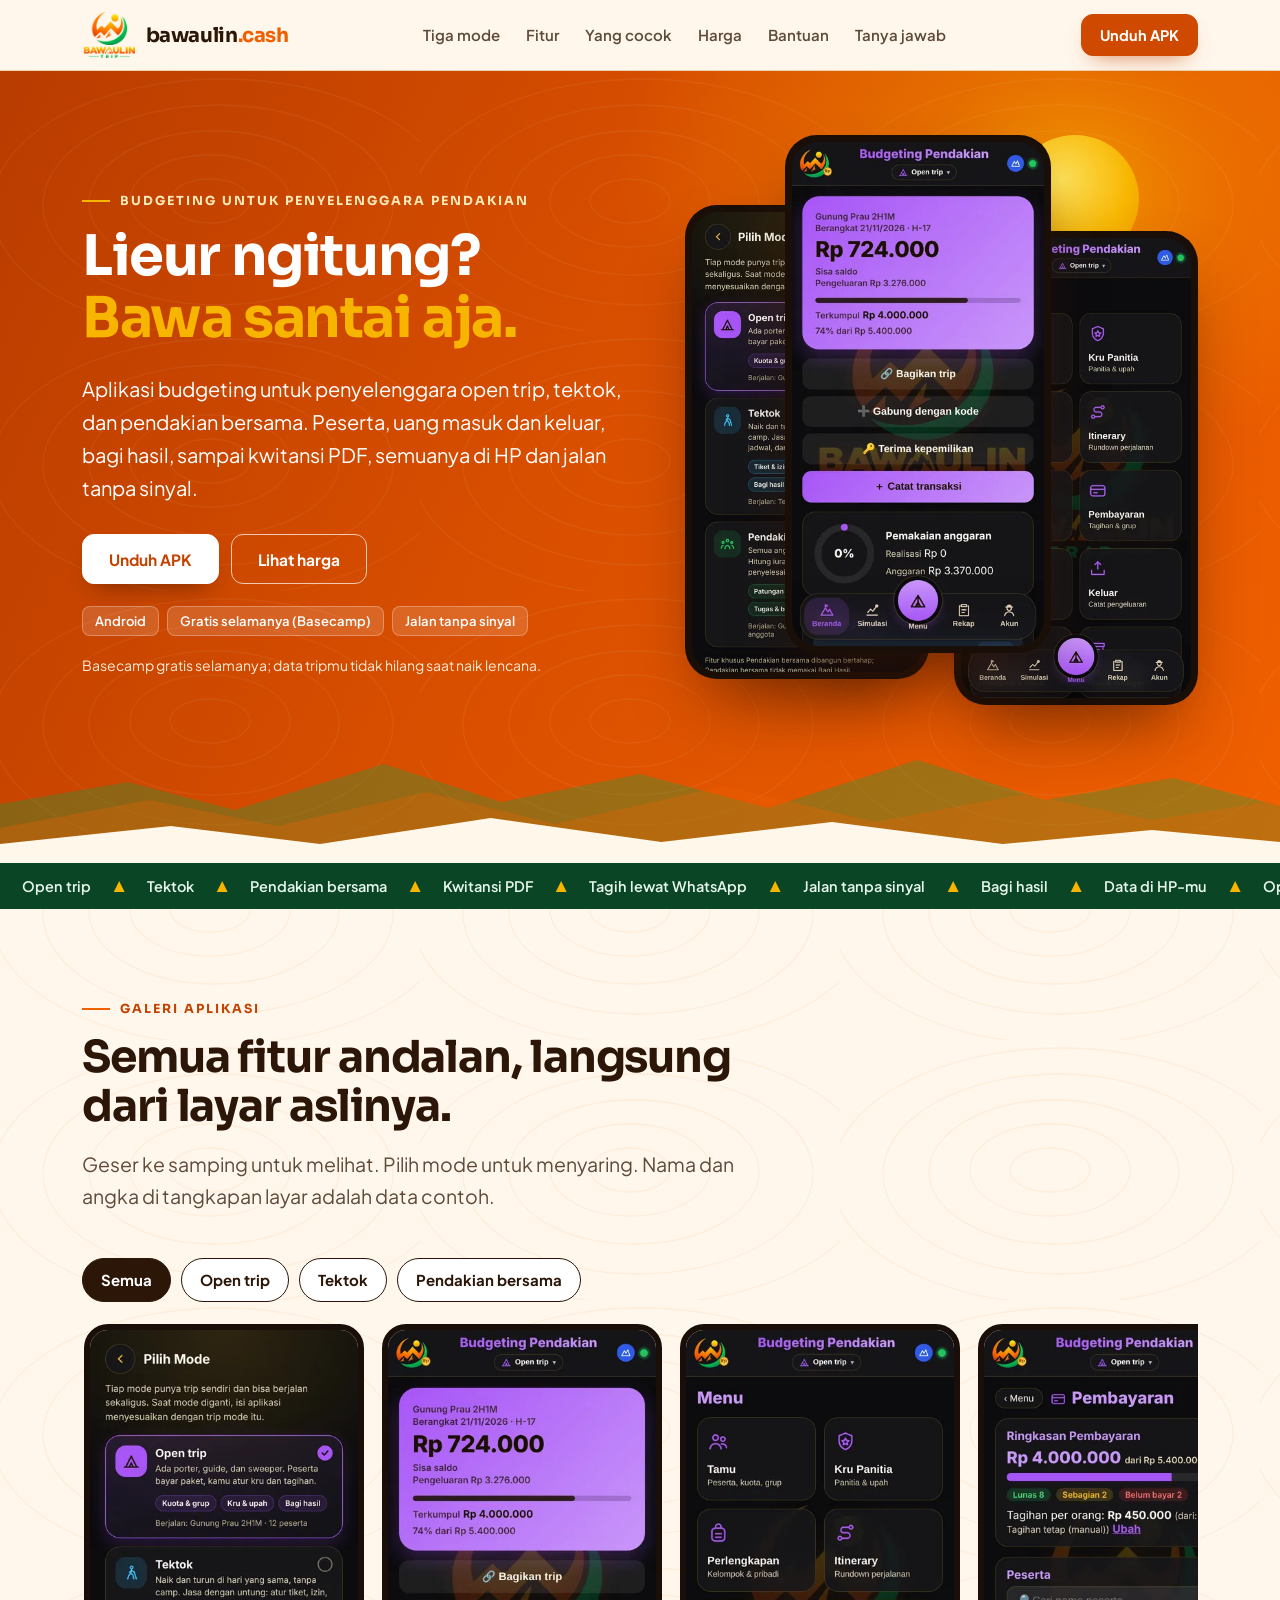
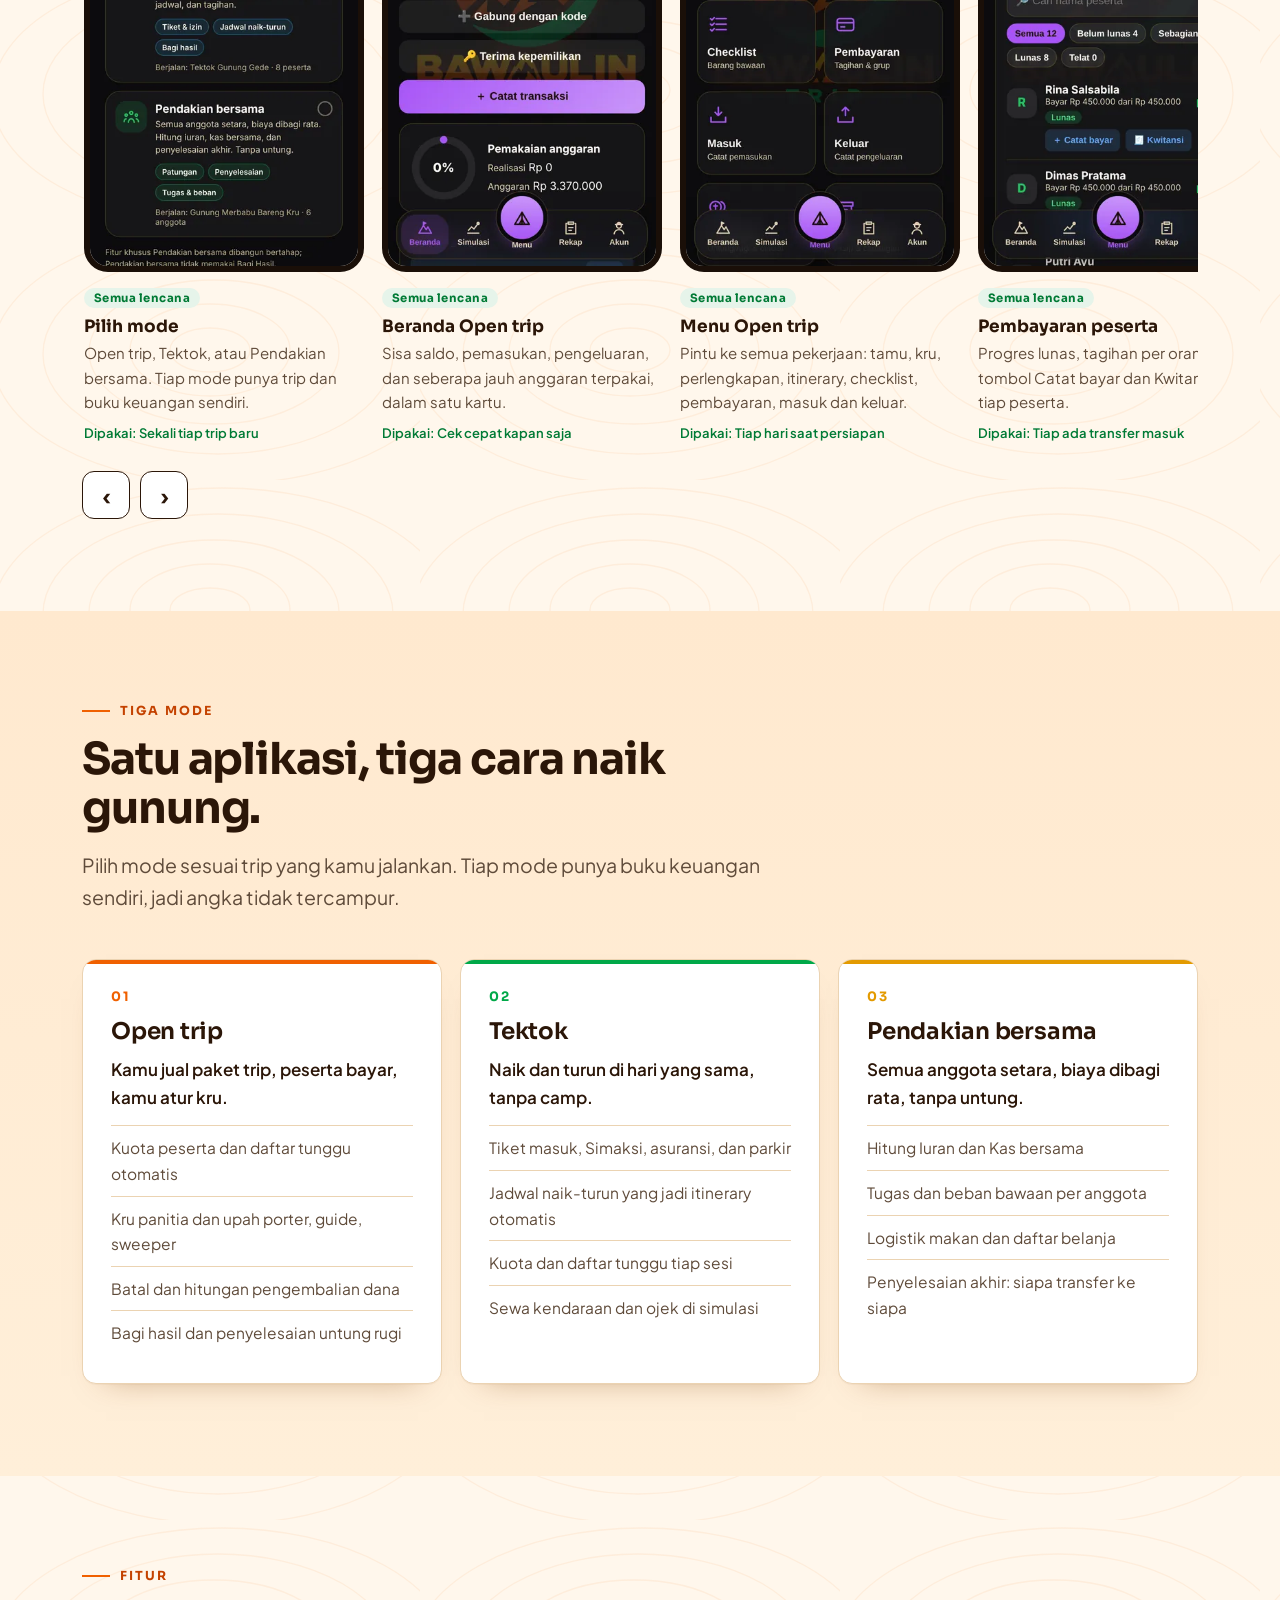
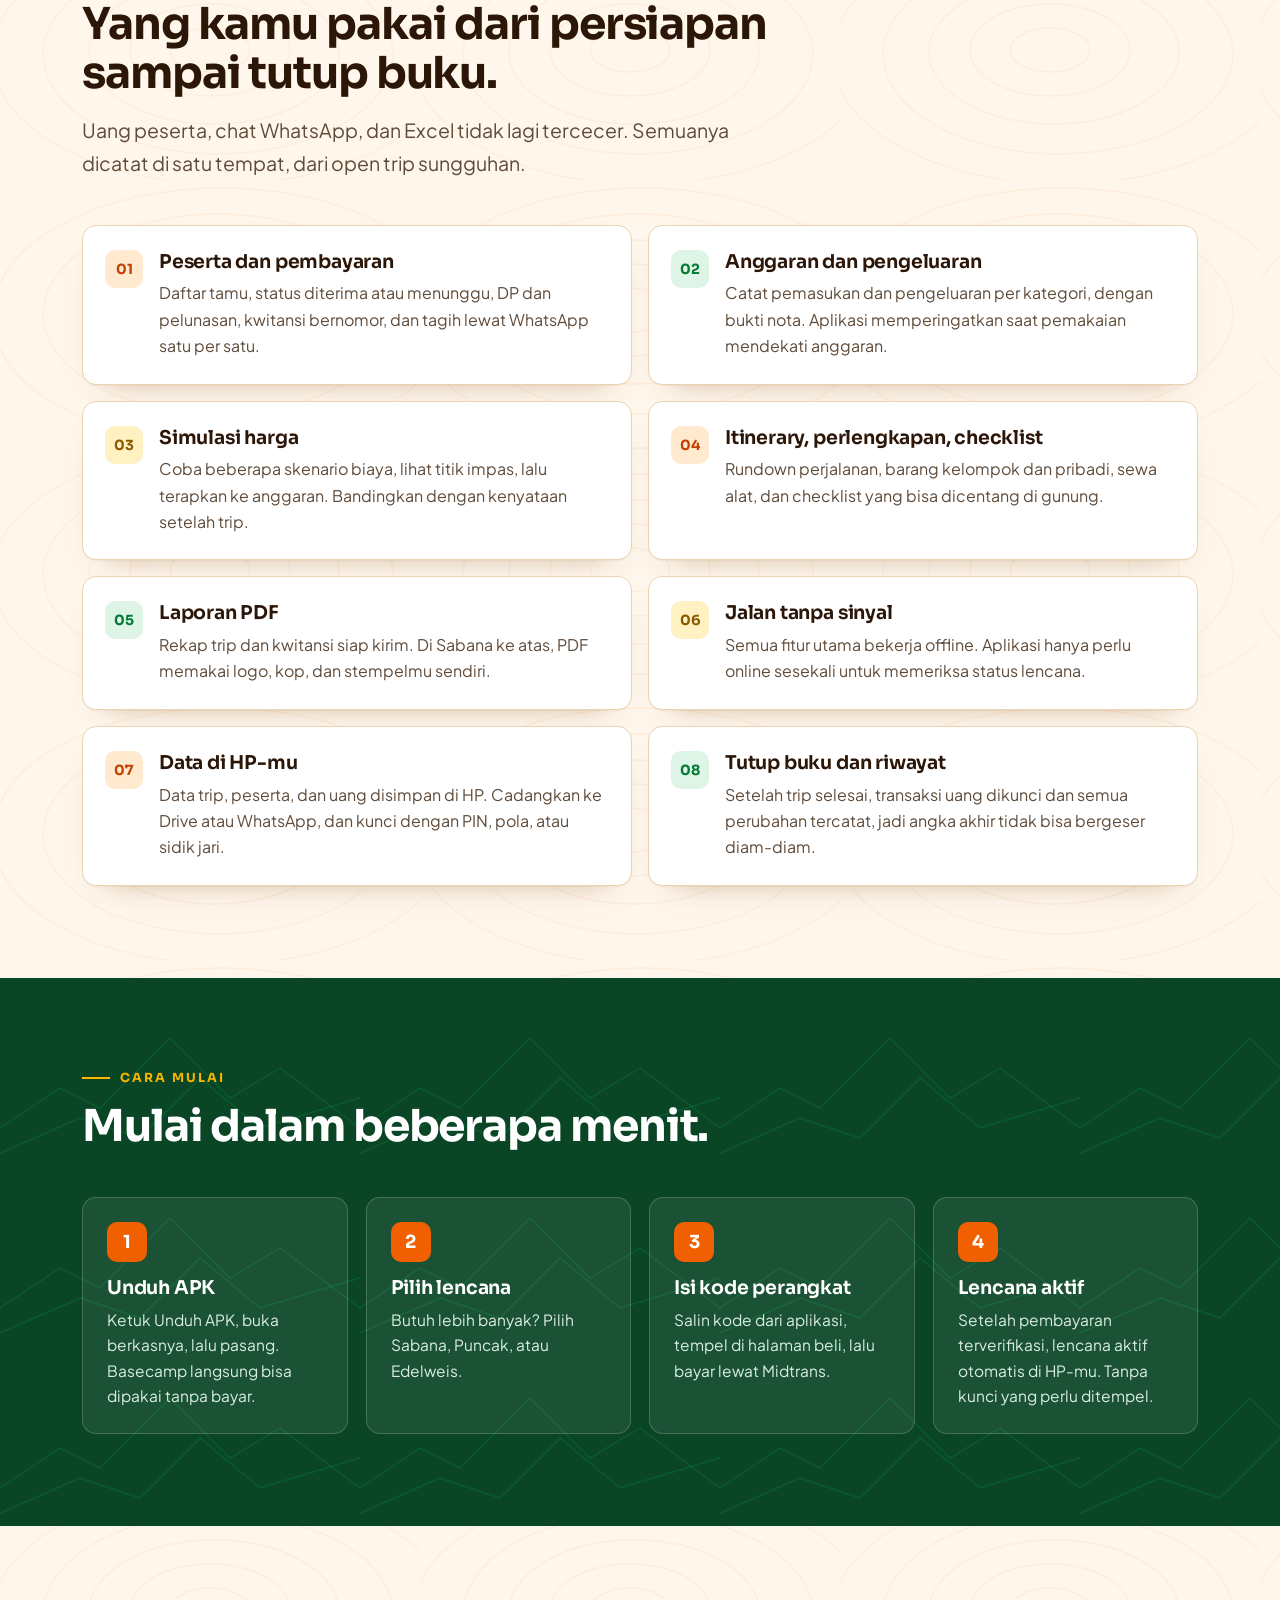
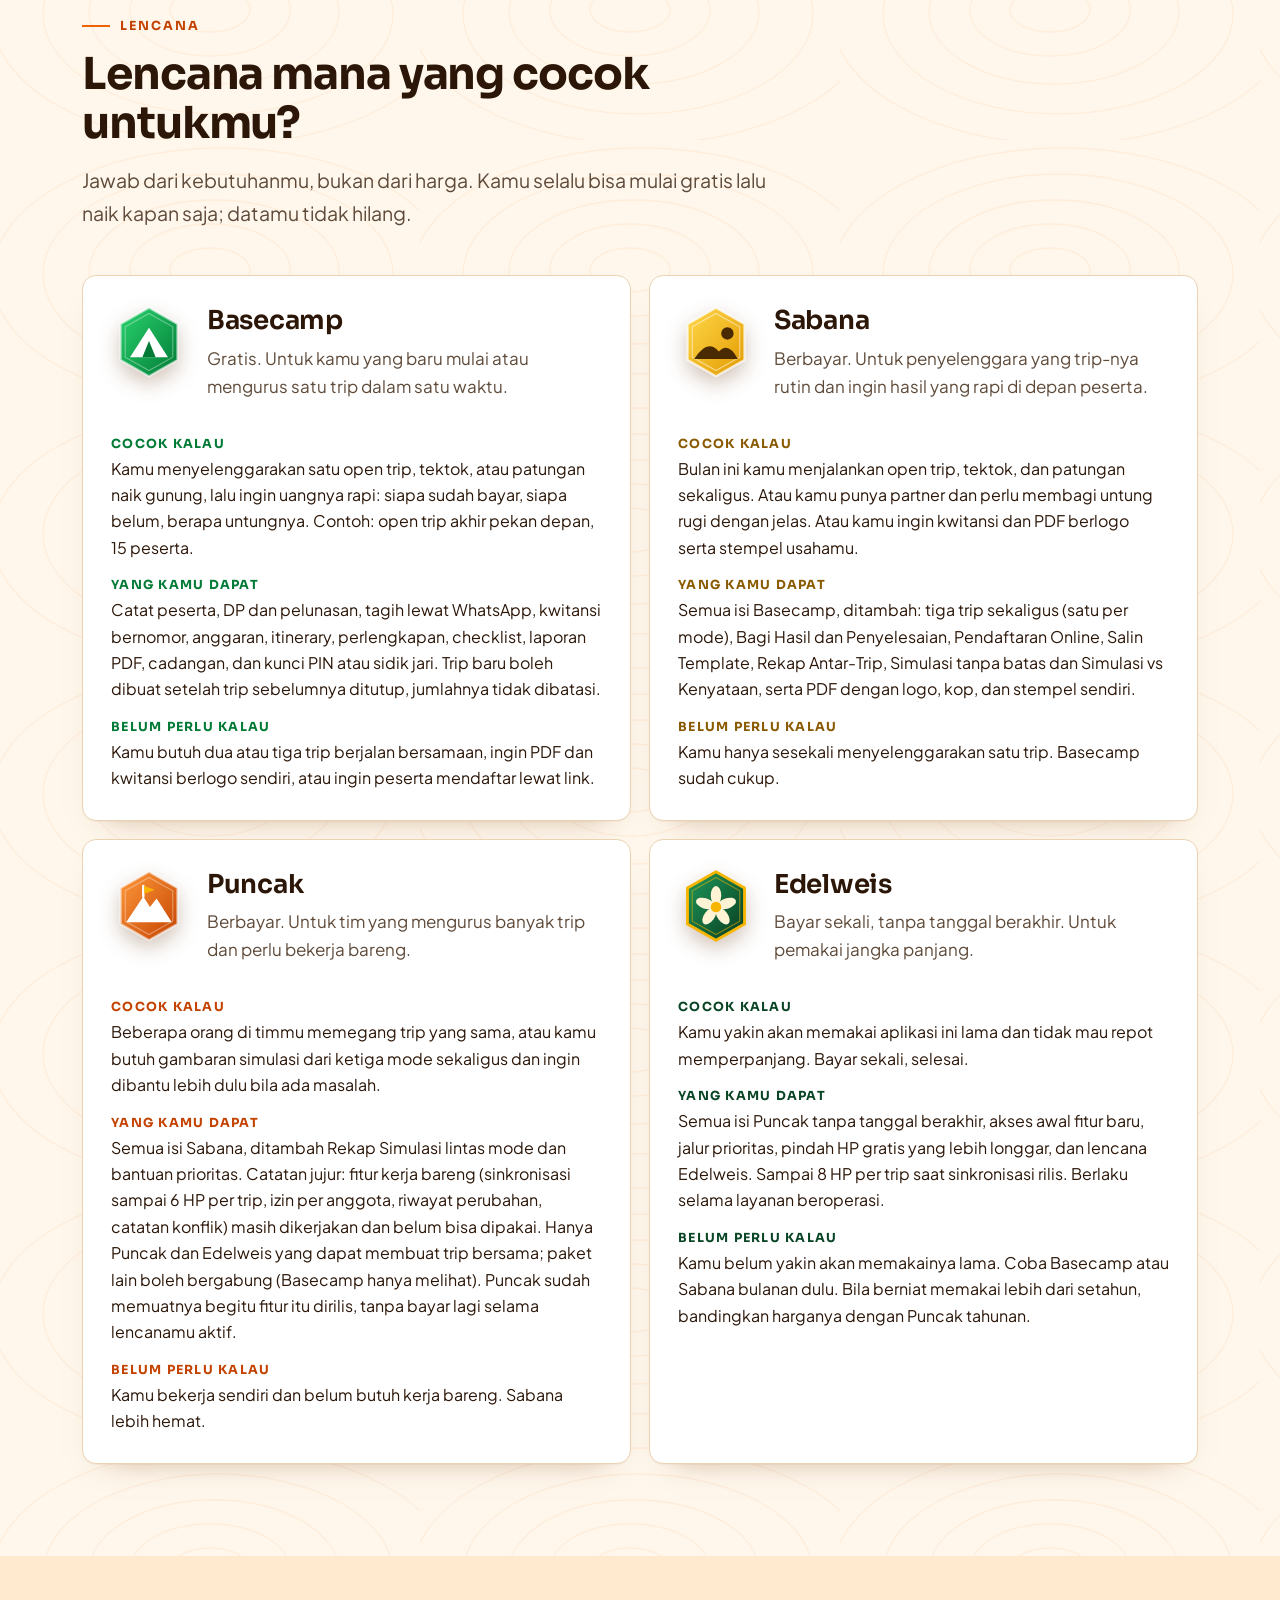
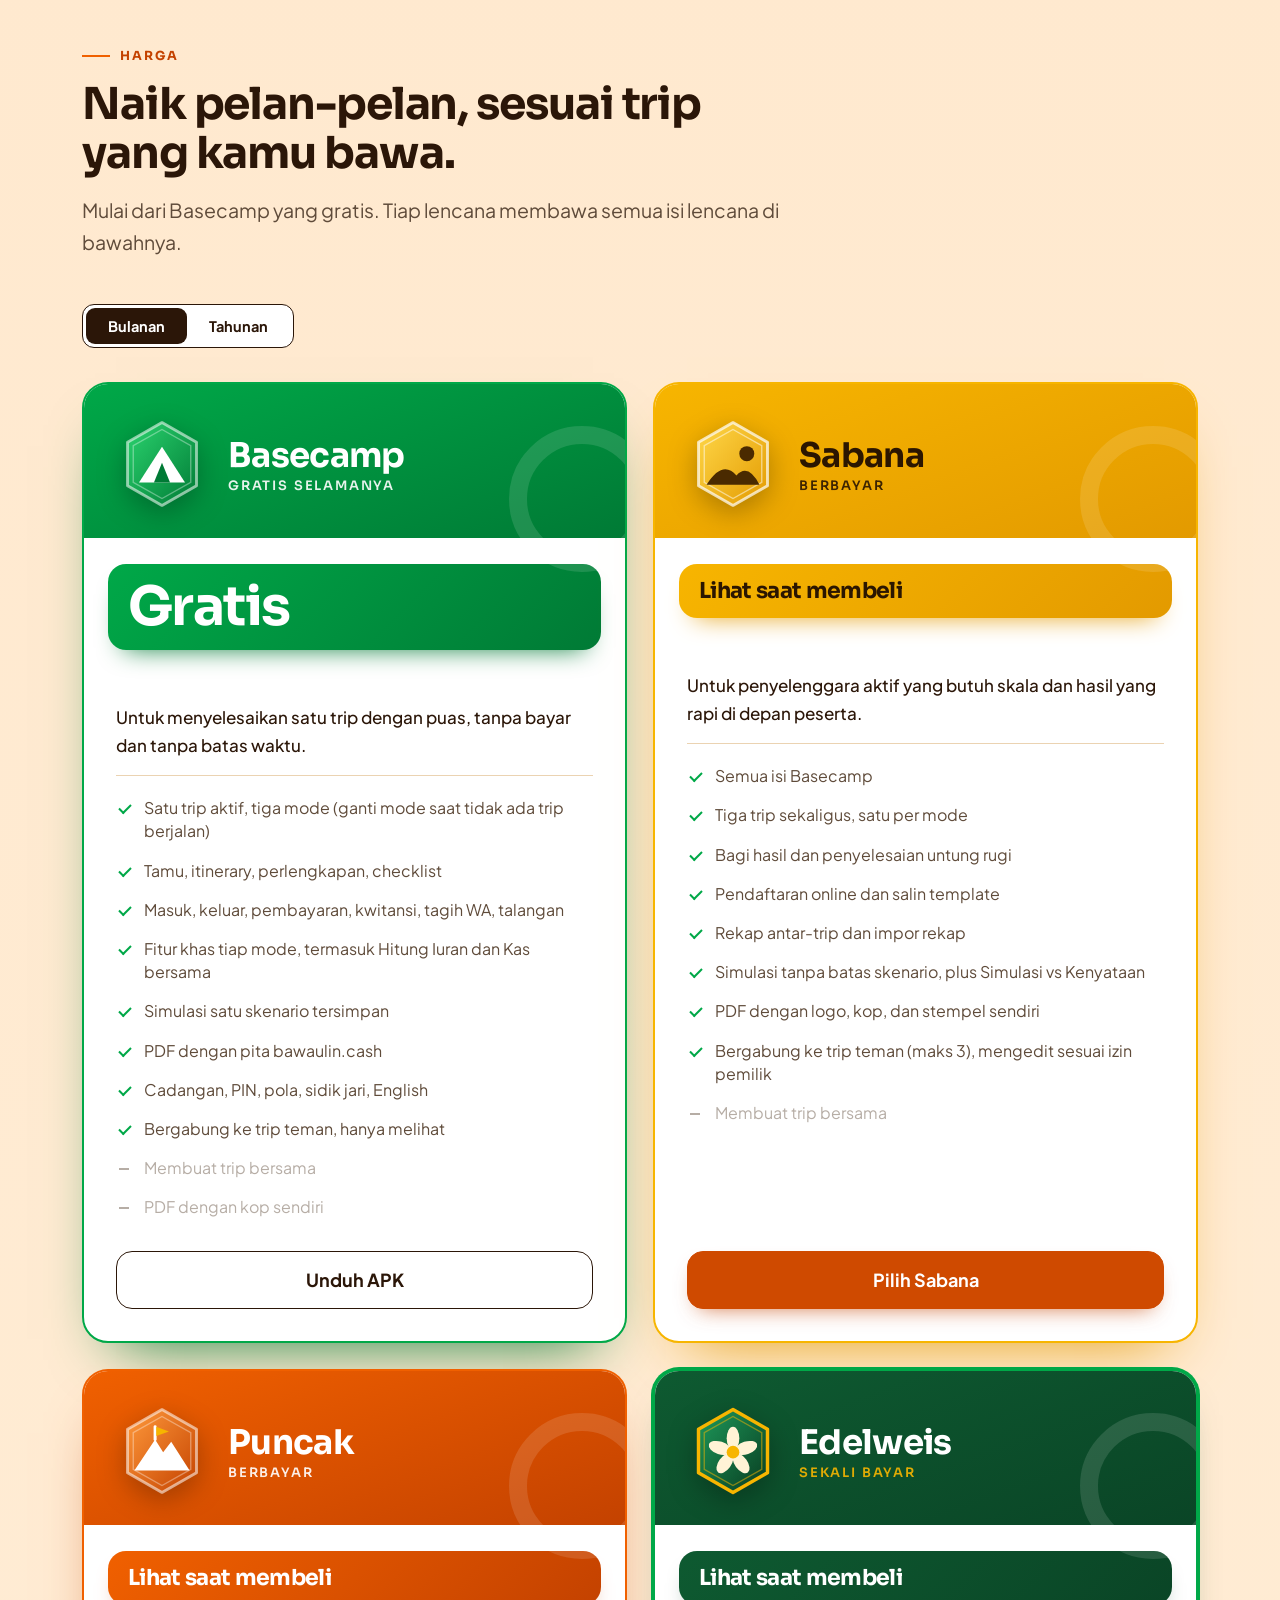
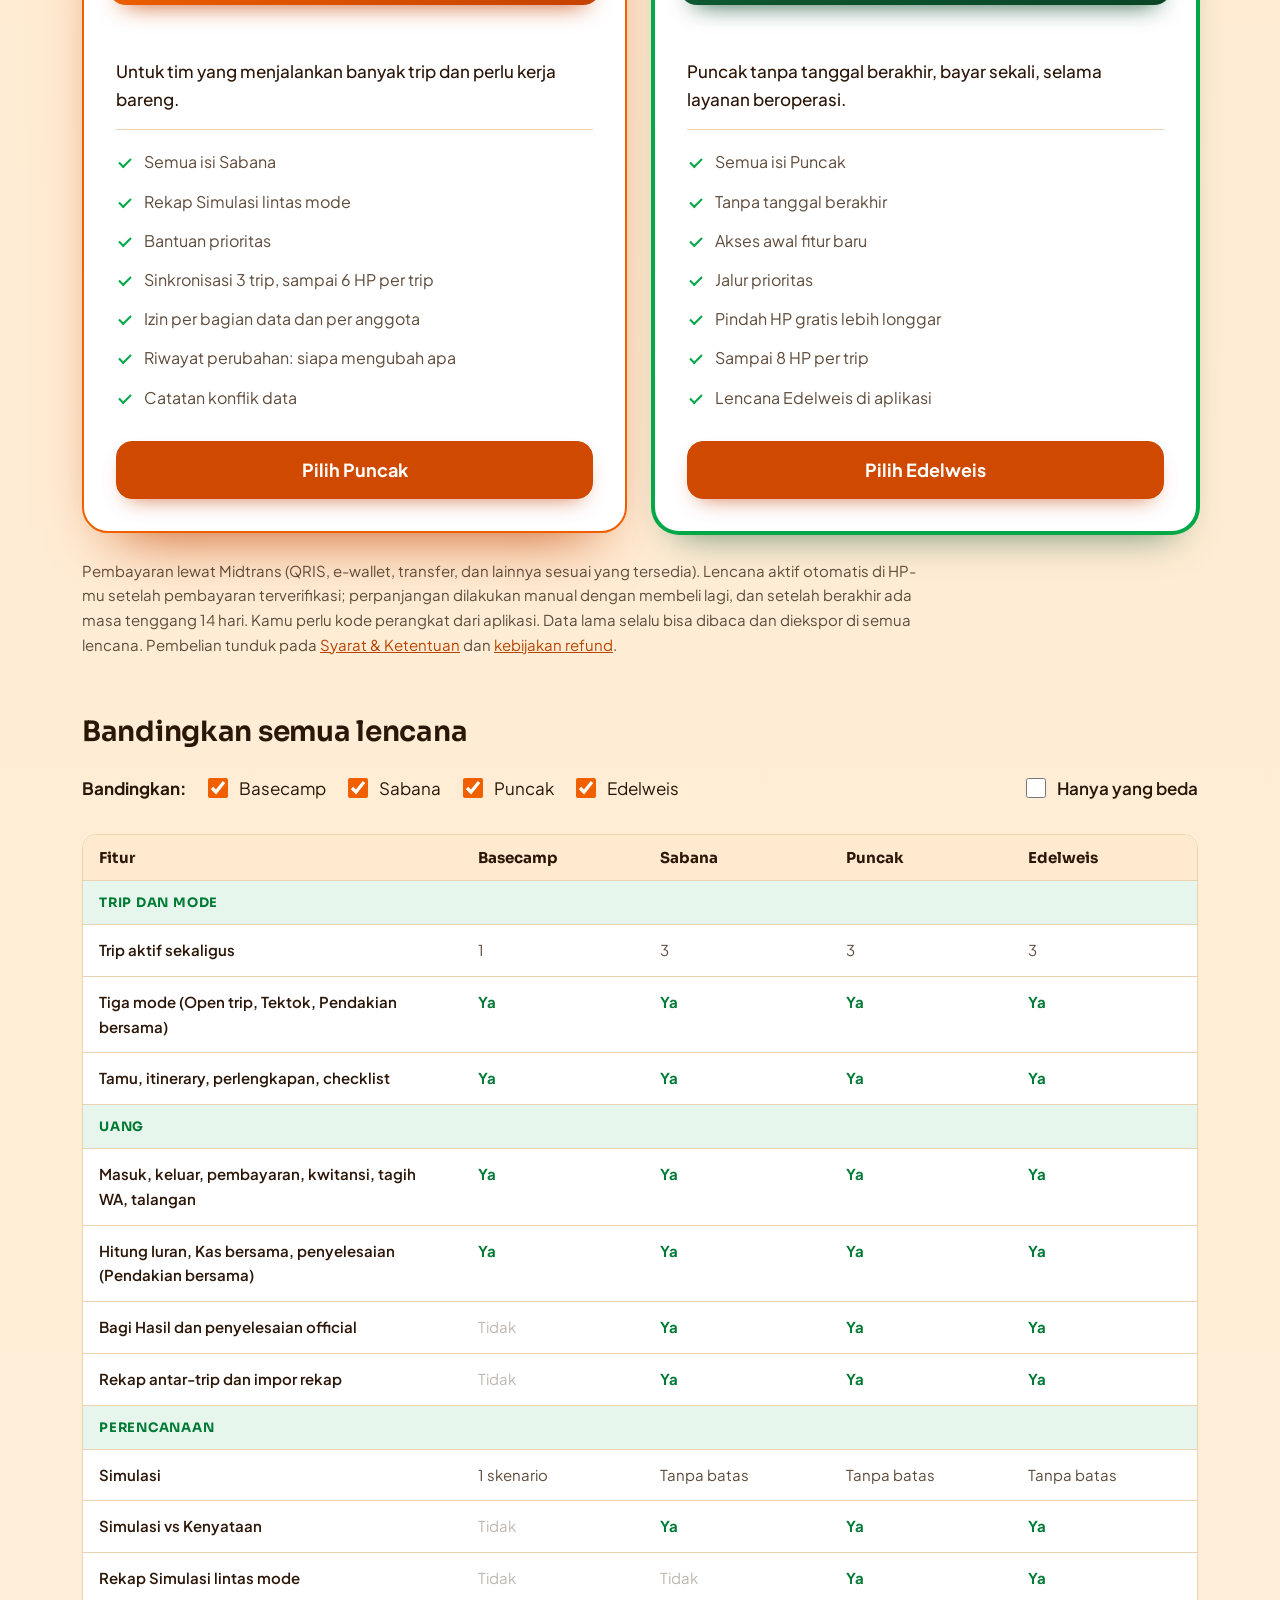
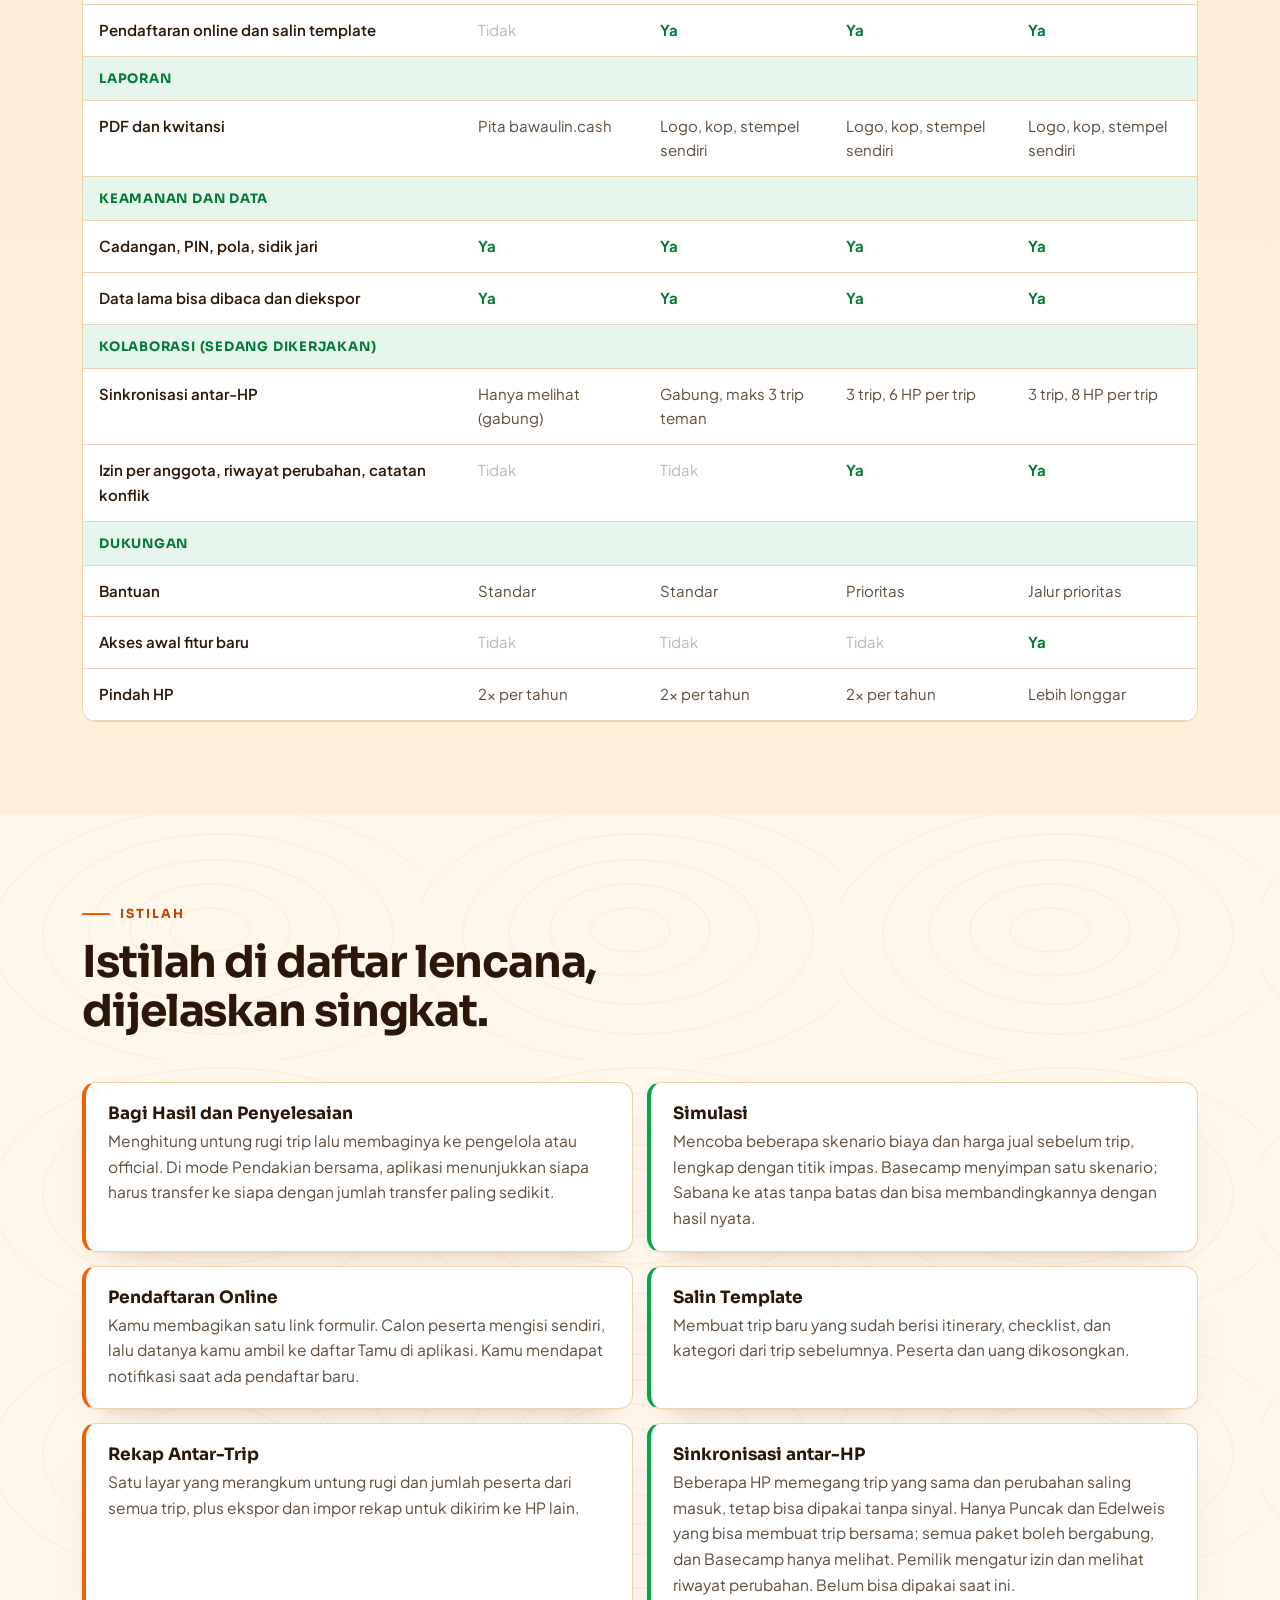
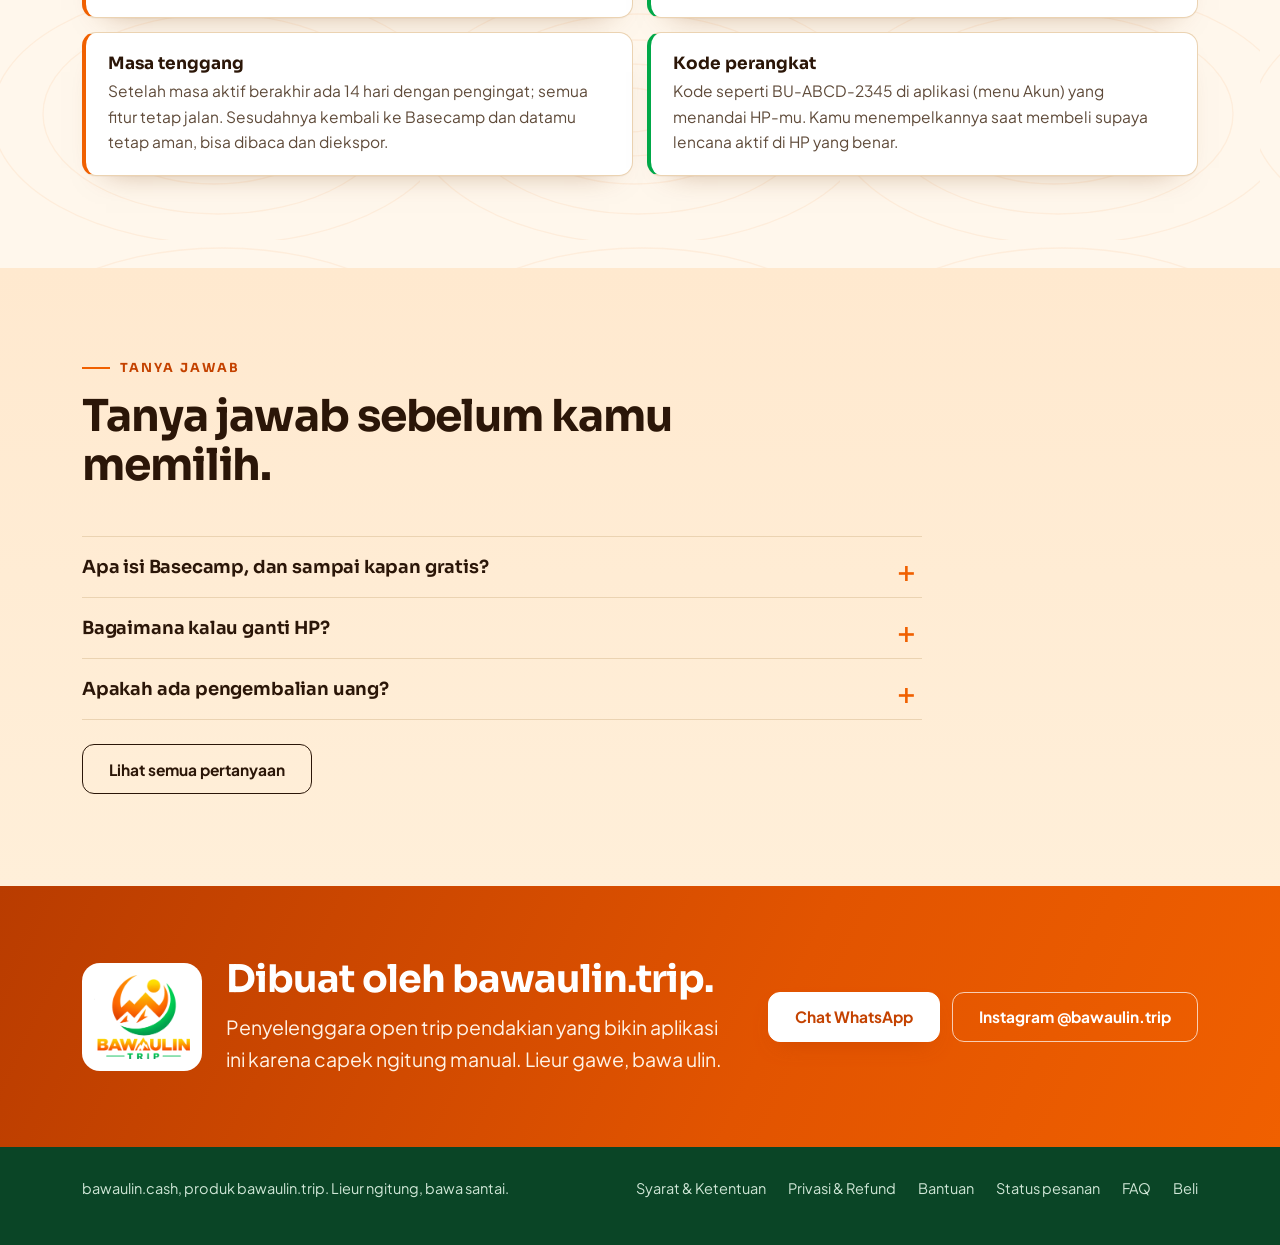
==== commit 29de35cd: "Add files via upload" ====
--- a/index.html
+++ b/index.html
@@ -16,13 +16,13 @@
 <symbol id="lc-e" viewBox="0 0 80 80"><use href="#hx" fill="url(#gE)" stroke="#F7B500" stroke-width="3" stroke-linejoin="round"/><use href="#hx2" fill="none" stroke="#F7B500" stroke-opacity=".5" stroke-width="1.2"/><g fill="#FFF3D6"><ellipse cx="40" cy="29" rx="5.5" ry="10"/><ellipse cx="40" cy="29" rx="5.5" ry="10" transform="rotate(72 40 41)"/><ellipse cx="40" cy="29" rx="5.5" ry="10" transform="rotate(144 40 41)"/><ellipse cx="40" cy="29" rx="5.5" ry="10" transform="rotate(216 40 41)"/><ellipse cx="40" cy="29" rx="5.5" ry="10" transform="rotate(288 40 41)"/></g><circle cx="40" cy="41" r="5.5" fill="#F7B500"/></symbol></svg>
 <header class="nav"><div class="w nv"><a class="brand" href="./"><img src="logo.png" alt="bawaulin.trip" width="53" height="46"><span>bawaulin<b>.cash</b></span></a>
 <nav class="nl" aria-label="Utama"><a href="./#mode">Tiga mode</a><a href="./#fitur">Fitur</a><a href="./#pilih">Yang cocok</a><a href="./#harga">Harga</a><a href="bantuan.html">Bantuan</a><a href="faq.html">Tanya jawab</a></nav>
-<a class="btn sun s" href="https://wa.me/6289618805100?text=Halo%20bawaulin.cash%2C%20saya%20mau%20minta%20akses%20aplikasinya.">Minta akses</a></div></header>
+<a class="btn sun s" href="bawaulin_cash.apk" download data-apk>Unduh APK</a></div></header>
 <main>
 <div class="hero"><div class="sunball" aria-hidden="true"></div><div class="w hg"><div>
 <p class="eyb">Budgeting untuk penyelenggara pendakian</p><h1>Lieur ngitung?<br><span class="grad">Bawa santai aja.</span></h1>
 <p class="lead">Aplikasi budgeting untuk penyelenggara open trip, tektok, dan pendakian bersama. Peserta, uang masuk dan keluar, bagi hasil, sampai kwitansi PDF, semuanya di HP dan jalan tanpa sinyal.</p>
-<div class="cta"><a class="btn sun" href="https://wa.me/6289618805100?text=Halo%20bawaulin.cash%2C%20saya%20mau%20minta%20akses%20aplikasinya.">Minta akses</a><a class="btn" href="#harga">Lihat harga</a></div><div class="chips"><span>Android</span><span>Gratis selamanya (Basecamp)</span><span>Jalan tanpa sinyal</span></div>
-<p class="note">Akses aplikasi sementara dibuka lewat permintaan. Chat kami di WhatsApp dan petunjuk pemasangan kami kirim. Basecamp gratis selamanya; data tripmu tidak hilang saat naik lencana.</p></div>
+<div class="cta"><a class="btn sun" href="bawaulin_cash.apk" download data-apk>Unduh APK</a><a class="btn" href="#harga">Lihat harga</a></div><div class="chips"><span>Android</span><span>Gratis selamanya (Basecamp)</span><span>Jalan tanpa sinyal</span></div>
+<p class="note">Basecamp gratis selamanya; data tripmu tidak hilang saat naik lencana.</p><p class="dlc" id="dlc" hidden>Sudah diunduh <b id="dln"></b> kali</p></div>
 <div class="phones" aria-label="Tampilan aplikasi bawaulin.cash">
 <div class="ph a"><img src="app-01.webp" alt="Layar Pilih Mode: Open trip, Tektok, Pendakian bersama" width="390" height="780"></div>
 <div class="ph c"><img src="app-03.webp" alt="Menu Open trip: Tamu, Kru Panitia, Perlengkapan, Itinerary, Pembayaran" width="390" height="780"></div>
@@ -35,13 +35,13 @@
 
 <section id="fitur"><div class="w"><div class="sec-head"><p class="eyb">Fitur</p><h2>Yang kamu pakai dari persiapan sampai tutup buku.</h2><p class="lead">Uang peserta, chat WhatsApp, dan Excel tidak lagi tercecer. Semuanya dicatat di satu tempat, dari open trip sungguhan.</p></div><div class="fg"><div class="f"><span class="ic">01</span><h3>Peserta dan pembayaran</h3><p>Daftar tamu, status diterima atau menunggu, DP dan pelunasan, kwitansi bernomor, dan tagih lewat WhatsApp satu per satu.</p></div><div class="f"><span class="ic">02</span><h3>Anggaran dan pengeluaran</h3><p>Catat pemasukan dan pengeluaran per kategori, dengan bukti nota. Aplikasi memperingatkan saat pemakaian mendekati anggaran.</p></div><div class="f"><span class="ic">03</span><h3>Simulasi harga</h3><p>Coba beberapa skenario biaya, lihat titik impas, lalu terapkan ke anggaran. Bandingkan dengan kenyataan setelah trip.</p></div><div class="f"><span class="ic">04</span><h3>Itinerary, perlengkapan, checklist</h3><p>Rundown perjalanan, barang kelompok dan pribadi, sewa alat, dan checklist yang bisa dicentang di gunung.</p></div><div class="f"><span class="ic">05</span><h3>Laporan PDF</h3><p>Rekap trip dan kwitansi siap kirim. Di Sabana ke atas, PDF memakai logo, kop, dan stempelmu sendiri.</p></div><div class="f"><span class="ic">06</span><h3>Jalan tanpa sinyal</h3><p>Semua fitur utama bekerja offline. Aplikasi hanya perlu online sesekali untuk memeriksa status lencana.</p></div><div class="f"><span class="ic">07</span><h3>Data di HP-mu</h3><p>Data trip, peserta, dan uang disimpan di HP. Cadangkan ke Drive atau WhatsApp, dan kunci dengan PIN, pola, atau sidik jari.</p></div><div class="f"><span class="ic">08</span><h3>Tutup buku dan riwayat</h3><p>Setelah trip selesai, transaksi uang dikunci dan semua perubahan tercatat, jadi angka akhir tidak bisa bergeser diam-diam.</p></div></div></div></section>
 
-<section class="dark" id="cara"><div class="w"><div class="sec-head"><p class="eyb">Cara mulai</p><h2>Mulai dalam beberapa menit.</h2></div><ol class="steps"><li><h3>Minta akses</h3><p>Chat kami lewat WhatsApp, lalu pasang sesuai petunjuk. Basecamp langsung bisa dipakai tanpa bayar.</p></li><li><h3>Pilih lencana</h3><p>Butuh lebih banyak? Pilih Sabana, Puncak, atau Edelweis.</p></li><li><h3>Isi kode perangkat</h3><p>Salin kode dari aplikasi, tempel di halaman beli, lalu bayar lewat Midtrans.</p></li><li><h3>Lencana aktif</h3><p>Setelah pembayaran terverifikasi, lencana aktif otomatis di HP-mu. Tanpa kunci yang perlu ditempel.</p></li></ol></div></section>
+<section class="dark" id="cara"><div class="w"><div class="sec-head"><p class="eyb">Cara mulai</p><h2>Mulai dalam beberapa menit.</h2></div><ol class="steps"><li><h3>Unduh APK</h3><p>Ketuk Unduh APK, buka berkasnya, lalu pasang. Basecamp langsung bisa dipakai tanpa bayar.</p></li><li><h3>Pilih lencana</h3><p>Butuh lebih banyak? Pilih Sabana, Puncak, atau Edelweis.</p></li><li><h3>Isi kode perangkat</h3><p>Salin kode dari aplikasi, tempel di halaman beli, lalu bayar lewat Midtrans.</p></li><li><h3>Lencana aktif</h3><p>Setelah pembayaran terverifikasi, lencana aktif otomatis di HP-mu. Tanpa kunci yang perlu ditempel.</p></li></ol></div></section>
 
 <section id="pilih"><div class="w"><div class="sec-head"><p class="eyb">Lencana</p><h2>Lencana mana yang cocok untukmu?</h2><p class="lead">Jawab dari kebutuhanmu, bukan dari harga. Kamu selalu bisa mulai gratis lalu naik kapan saja; datamu tidak hilang.</p></div><div class="gg"><article class="gcard rv" style="--c:#007A35"><svg class="lc" viewBox="0 0 80 80" aria-hidden="true"><use href="#lc-b"/></svg><h3>Basecamp</h3><p class="q">Gratis. Untuk kamu yang baru mulai atau mengurus satu trip dalam satu waktu.</p><dl><dt>Cocok kalau</dt><dd>Kamu menyelenggarakan satu open trip, tektok, atau patungan naik gunung, lalu ingin uangnya rapi: siapa sudah bayar, siapa belum, berapa untungnya. Contoh: open trip akhir pekan depan, 15 peserta.</dd><dt>Yang kamu dapat</dt><dd>Catat peserta, DP dan pelunasan, tagih lewat WhatsApp, kwitansi bernomor, anggaran, itinerary, perlengkapan, checklist, laporan PDF, cadangan, dan kunci PIN atau sidik jari. Trip baru boleh dibuat setelah trip sebelumnya ditutup, jumlahnya tidak dibatasi.</dd><dt>Belum perlu kalau</dt><dd>Kamu butuh dua atau tiga trip berjalan bersamaan, ingin PDF dan kwitansi berlogo sendiri, atau ingin peserta mendaftar lewat link.</dd></dl></article><article class="gcard rv" style="--c:#8A5A00"><svg class="lc" viewBox="0 0 80 80" aria-hidden="true"><use href="#lc-s"/></svg><h3>Sabana</h3><p class="q">Berbayar. Untuk penyelenggara yang trip-nya rutin dan ingin hasil yang rapi di depan peserta.</p><dl><dt>Cocok kalau</dt><dd>Bulan ini kamu menjalankan open trip, tektok, dan patungan sekaligus. Atau kamu punya partner dan perlu membagi untung rugi dengan jelas. Atau kamu ingin kwitansi dan PDF berlogo serta stempel usahamu.</dd><dt>Yang kamu dapat</dt><dd>Semua isi Basecamp, ditambah: tiga trip sekaligus (satu per mode), Bagi Hasil dan Penyelesaian, Pendaftaran Online, Salin Template, Rekap Antar-Trip, Simulasi tanpa batas dan Simulasi vs Kenyataan, serta PDF dengan logo, kop, dan stempel sendiri.</dd><dt>Belum perlu kalau</dt><dd>Kamu hanya sesekali menyelenggarakan satu trip. Basecamp sudah cukup.</dd></dl></article><article class="gcard rv" style="--c:#C44200"><svg class="lc" viewBox="0 0 80 80" aria-hidden="true"><use href="#lc-p"/></svg><h3>Puncak</h3><p class="q">Berbayar. Untuk tim yang mengurus banyak trip dan perlu bekerja bareng.</p><dl><dt>Cocok kalau</dt><dd>Beberapa orang di timmu memegang trip yang sama, atau kamu butuh gambaran simulasi dari ketiga mode sekaligus dan ingin dibantu lebih dulu bila ada masalah.</dd><dt>Yang kamu dapat</dt><dd>Semua isi Sabana, ditambah Rekap Simulasi lintas mode dan bantuan prioritas. Catatan jujur: fitur kerja bareng (sinkronisasi sampai 6 HP per trip, izin per anggota, riwayat perubahan, catatan konflik) masih dikerjakan dan belum bisa dipakai. Hanya Puncak dan Edelweis yang dapat membuat trip bersama; paket lain boleh bergabung (Basecamp hanya melihat). Puncak sudah memuatnya begitu fitur itu dirilis, tanpa bayar lagi selama lencanamu aktif.</dd><dt>Belum perlu kalau</dt><dd>Kamu bekerja sendiri dan belum butuh kerja bareng. Sabana lebih hemat.</dd></dl></article><article class="gcard rv" style="--c:#0A4526"><svg class="lc" viewBox="0 0 80 80" aria-hidden="true"><use href="#lc-e"/></svg><h3>Edelweis</h3><p class="q">Bayar sekali, tanpa tanggal berakhir. Untuk pemakai jangka panjang.</p><dl><dt>Cocok kalau</dt><dd>Kamu yakin akan memakai aplikasi ini lama dan tidak mau repot memperpanjang. Bayar sekali, selesai.</dd><dt>Yang kamu dapat</dt><dd>Semua isi Puncak tanpa tanggal berakhir, akses awal fitur baru, jalur prioritas, pindah HP gratis yang lebih longgar, dan lencana Edelweis. Sampai 8 HP per trip saat sinkronisasi rilis. Berlaku selama layanan beroperasi.</dd><dt>Belum perlu kalau</dt><dd>Kamu belum yakin akan memakainya lama. Coba Basecamp atau Sabana bulanan dulu. Bila berniat memakai lebih dari setahun, bandingkan harganya dengan Puncak tahunan.</dd></dl></article></div></div></section>
 
 <section id="harga" class="alt"><div class="w"><div class="sec-head"><p class="eyb">Harga</p><h2>Naik pelan-pelan, sesuai trip yang kamu bawa.</h2><p class="lead">Mulai dari Basecamp yang gratis. Tiap lencana membawa semua isi lencana di bawahnya.</p></div>
 <div class="toggle" role="group" aria-label="Periode tagihan"><button type="button" id="bBln" aria-pressed="true">Bulanan</button><button type="button" id="bThn" aria-pressed="false">Tahunan</button></div>
-<div class="tiers"><article class="tier basecamp"><div class="top"><svg class="lc m" viewBox="0 0 80 80" aria-hidden="true"><use href="#lc-b"/></svg><div class="nm">Basecamp</div><div class="tg">Gratis selamanya</div></div><div class="bd"><div class="price">Gratis</div><div class="save">&nbsp;</div><p class="who">Untuk menyelesaikan satu trip dengan puas, tanpa bayar dan tanpa batas waktu.</p><ul><li>Satu trip aktif, tiga mode (ganti mode saat tidak ada trip berjalan)</li><li>Tamu, itinerary, perlengkapan, checklist</li><li>Masuk, keluar, pembayaran, kwitansi, tagih WA, talangan</li><li>Fitur khas tiap mode, termasuk Hitung Iuran dan Kas bersama</li><li>Simulasi satu skenario tersimpan</li><li>PDF dengan pita bawaulin.cash</li><li>Cadangan, PIN, pola, sidik jari, English</li><li>Bergabung ke trip teman, hanya melihat</li><li class="no">Membuat trip bersama</li><li class="no">PDF dengan kop sendiri</li></ul><a class="btn" href="https://wa.me/6289618805100?text=Halo%20bawaulin.cash%2C%20saya%20mau%20minta%20akses%20aplikasinya.">Minta akses</a></div></article><article class="tier sabana"><div class="top"><svg class="lc m" viewBox="0 0 80 80" aria-hidden="true"><use href="#lc-s"/></svg><div class="nm">Sabana</div><div class="tg">Berbayar</div></div><div class="bd"><div class="price" data-k="sabana">Rp<span class="n"></span><small class="u"></small></div><div class="save" data-k="sabana"></div><p class="who">Untuk penyelenggara aktif yang butuh skala dan hasil yang rapi di depan peserta.</p><ul><li>Semua isi Basecamp</li><li>Tiga trip sekaligus, satu per mode</li><li>Bagi hasil dan penyelesaian untung rugi</li><li>Pendaftaran online dan salin template</li><li>Rekap antar-trip dan impor rekap</li><li>Simulasi tanpa batas skenario, plus Simulasi vs Kenyataan</li><li>PDF dengan logo, kop, dan stempel sendiri</li><li>Bergabung ke trip teman (maks 3), mengedit sesuai izin pemilik</li><li class="no">Membuat trip bersama</li></ul><a class="btn sun" data-paket="sabana" href="beli.html?paket=sabana&amp;per=bulan">Pilih Sabana</a></div></article><article class="tier puncak"><div class="top"><svg class="lc m" viewBox="0 0 80 80" aria-hidden="true"><use href="#lc-p"/></svg><div class="nm">Puncak</div><div class="tg">Berbayar</div></div><div class="bd"><div class="price" data-k="puncak">Rp<span class="n"></span><small class="u"></small></div><div class="save" data-k="puncak"></div><p class="who">Untuk tim yang menjalankan banyak trip dan perlu kerja bareng.</p><ul><li>Semua isi Sabana</li><li>Rekap Simulasi lintas mode</li><li>Bantuan prioritas</li><li>Sinkronisasi 3 trip, sampai 6 HP per trip</li><li>Izin per bagian data dan per anggota</li><li>Riwayat perubahan: siapa mengubah apa</li><li>Catatan konflik data</li></ul><a class="btn sun" data-paket="puncak" href="beli.html?paket=puncak&amp;per=bulan">Pilih Puncak</a></div></article><article class="tier edelweis"><div class="top"><svg class="lc m" viewBox="0 0 80 80" aria-hidden="true"><use href="#lc-e"/></svg><div class="nm">Edelweis</div><div class="tg">Sekali bayar</div></div><div class="bd"><div class="price" data-k="edelweis">Rp<span class="n"></span><small class="u"></small></div><div class="save" data-k="edelweis"></div><p class="who">Puncak tanpa tanggal berakhir, bayar sekali, selama layanan beroperasi.</p><ul><li>Semua isi Puncak</li><li>Tanpa tanggal berakhir</li><li>Akses awal fitur baru</li><li>Jalur prioritas</li><li>Pindah HP gratis lebih longgar</li><li>Sampai 8 HP per trip</li><li>Lencana Edelweis di aplikasi</li></ul><a class="btn sun" data-paket="edelweis" href="beli.html?paket=edelweis">Pilih Edelweis</a></div></article></div>
+<div class="tiers"><article class="tier basecamp"><div class="top"><svg class="lc m" viewBox="0 0 80 80" aria-hidden="true"><use href="#lc-b"/></svg><div class="nm">Basecamp</div><div class="tg">Gratis selamanya</div></div><div class="bd"><div class="price">Gratis</div><div class="save">&nbsp;</div><p class="who">Untuk menyelesaikan satu trip dengan puas, tanpa bayar dan tanpa batas waktu.</p><ul><li>Satu trip aktif, tiga mode (ganti mode saat tidak ada trip berjalan)</li><li>Tamu, itinerary, perlengkapan, checklist</li><li>Masuk, keluar, pembayaran, kwitansi, tagih WA, talangan</li><li>Fitur khas tiap mode, termasuk Hitung Iuran dan Kas bersama</li><li>Simulasi satu skenario tersimpan</li><li>PDF dengan pita bawaulin.cash</li><li>Cadangan, PIN, pola, sidik jari, English</li><li>Bergabung ke trip teman, hanya melihat</li><li class="no">Membuat trip bersama</li><li class="no">PDF dengan kop sendiri</li></ul><a class="btn" href="bawaulin_cash.apk" download data-apk>Unduh APK</a></div></article><article class="tier sabana"><div class="top"><svg class="lc m" viewBox="0 0 80 80" aria-hidden="true"><use href="#lc-s"/></svg><div class="nm">Sabana</div><div class="tg">Berbayar</div></div><div class="bd"><div class="price" data-k="sabana">Rp<span class="n"></span><small class="u"></small></div><div class="save" data-k="sabana"></div><p class="who">Untuk penyelenggara aktif yang butuh skala dan hasil yang rapi di depan peserta.</p><ul><li>Semua isi Basecamp</li><li>Tiga trip sekaligus, satu per mode</li><li>Bagi hasil dan penyelesaian untung rugi</li><li>Pendaftaran online dan salin template</li><li>Rekap antar-trip dan impor rekap</li><li>Simulasi tanpa batas skenario, plus Simulasi vs Kenyataan</li><li>PDF dengan logo, kop, dan stempel sendiri</li><li>Bergabung ke trip teman (maks 3), mengedit sesuai izin pemilik</li><li class="no">Membuat trip bersama</li></ul><a class="btn sun" data-paket="sabana" href="beli.html?paket=sabana&amp;per=bulan">Pilih Sabana</a></div></article><article class="tier puncak"><div class="top"><svg class="lc m" viewBox="0 0 80 80" aria-hidden="true"><use href="#lc-p"/></svg><div class="nm">Puncak</div><div class="tg">Berbayar</div></div><div class="bd"><div class="price" data-k="puncak">Rp<span class="n"></span><small class="u"></small></div><div class="save" data-k="puncak"></div><p class="who">Untuk tim yang menjalankan banyak trip dan perlu kerja bareng.</p><ul><li>Semua isi Sabana</li><li>Rekap Simulasi lintas mode</li><li>Bantuan prioritas</li><li>Sinkronisasi 3 trip, sampai 6 HP per trip</li><li>Izin per bagian data dan per anggota</li><li>Riwayat perubahan: siapa mengubah apa</li><li>Catatan konflik data</li></ul><a class="btn sun" data-paket="puncak" href="beli.html?paket=puncak&amp;per=bulan">Pilih Puncak</a></div></article><article class="tier edelweis"><div class="top"><svg class="lc m" viewBox="0 0 80 80" aria-hidden="true"><use href="#lc-e"/></svg><div class="nm">Edelweis</div><div class="tg">Sekali bayar</div></div><div class="bd"><div class="price" data-k="edelweis">Rp<span class="n"></span><small class="u"></small></div><div class="save" data-k="edelweis"></div><p class="who">Puncak tanpa tanggal berakhir, bayar sekali, selama layanan beroperasi.</p><ul><li>Semua isi Puncak</li><li>Tanpa tanggal berakhir</li><li>Akses awal fitur baru</li><li>Jalur prioritas</li><li>Pindah HP gratis lebih longgar</li><li>Sampai 8 HP per trip</li><li>Lencana Edelweis di aplikasi</li></ul><a class="btn sun" data-paket="edelweis" href="beli.html?paket=edelweis">Pilih Edelweis</a></div></article></div>
 <p class="pnote">Pembayaran lewat Midtrans (QRIS, e-wallet, transfer, dan lainnya sesuai yang tersedia). Lencana aktif otomatis di HP-mu setelah pembayaran terverifikasi; perpanjangan dilakukan manual dengan membeli lagi, dan setelah berakhir ada masa tenggang 14 hari. Kamu perlu kode perangkat dari aplikasi. Data lama selalu bisa dibaca dan diekspor di semua lencana. Pembelian tunduk pada <a href="syarat.html" style="color:var(--link)">Syarat &amp; Ketentuan</a> dan <a href="privasi.html#refund" style="color:var(--link)">kebijakan refund</a>.</p>
 <h3 style="margin-top:56px;font-size:28px">Bandingkan semua lencana</h3><div class="cmpc" id="cmpc"><span>Bandingkan:</span><label><input type="checkbox" data-c="1" checked> Basecamp</label><label><input type="checkbox" data-c="2" checked> Sabana</label><label><input type="checkbox" data-c="3" checked> Puncak</label><label><input type="checkbox" data-c="4" checked> Edelweis</label><label class="hb"><input type="checkbox" id="cmpd"> Hanya yang beda</label></div><p class="mut" id="cmpn" aria-live="polite"></p><div class="cmpw"><table id="cmpt"><thead><tr><th>Fitur</th><th>Basecamp</th><th>Sabana</th><th>Puncak</th><th>Edelweis</th></tr></thead><tbody><tr class="g"><th colspan="5">Trip dan mode</th></tr><tr><th scope="row">Trip aktif sekaligus</th><td>1</td><td>3</td><td>3</td><td>3</td></tr><tr><th scope="row">Tiga mode (Open trip, Tektok, Pendakian bersama)</th><td class="y">Ya</td><td class="y">Ya</td><td class="y">Ya</td><td class="y">Ya</td></tr><tr><th scope="row">Tamu, itinerary, perlengkapan, checklist</th><td class="y">Ya</td><td class="y">Ya</td><td class="y">Ya</td><td class="y">Ya</td></tr><tr class="g"><th colspan="5">Uang</th></tr><tr><th scope="row">Masuk, keluar, pembayaran, kwitansi, tagih WA, talangan</th><td class="y">Ya</td><td class="y">Ya</td><td class="y">Ya</td><td class="y">Ya</td></tr><tr><th scope="row">Hitung Iuran, Kas bersama, penyelesaian (Pendakian bersama)</th><td class="y">Ya</td><td class="y">Ya</td><td class="y">Ya</td><td class="y">Ya</td></tr><tr><th scope="row">Bagi Hasil dan penyelesaian official</th><td class="n">Tidak</td><td class="y">Ya</td><td class="y">Ya</td><td class="y">Ya</td></tr><tr><th scope="row">Rekap antar-trip dan impor rekap</th><td class="n">Tidak</td><td class="y">Ya</td><td class="y">Ya</td><td class="y">Ya</td></tr><tr class="g"><th colspan="5">Perencanaan</th></tr><tr><th scope="row">Simulasi</th><td>1 skenario</td><td>Tanpa batas</td><td>Tanpa batas</td><td>Tanpa batas</td></tr><tr><th scope="row">Simulasi vs Kenyataan</th><td class="n">Tidak</td><td class="y">Ya</td><td class="y">Ya</td><td class="y">Ya</td></tr><tr><th scope="row">Rekap Simulasi lintas mode</th><td class="n">Tidak</td><td class="n">Tidak</td><td class="y">Ya</td><td class="y">Ya</td></tr><tr><th scope="row">Pendaftaran online dan salin template</th><td class="n">Tidak</td><td class="y">Ya</td><td class="y">Ya</td><td class="y">Ya</td></tr><tr class="g"><th colspan="5">Laporan</th></tr><tr><th scope="row">PDF dan kwitansi</th><td>Pita bawaulin.cash</td><td>Logo, kop, stempel sendiri</td><td>Logo, kop, stempel sendiri</td><td>Logo, kop, stempel sendiri</td></tr><tr class="g"><th colspan="5">Keamanan dan data</th></tr><tr><th scope="row">Cadangan, PIN, pola, sidik jari</th><td class="y">Ya</td><td class="y">Ya</td><td class="y">Ya</td><td class="y">Ya</td></tr><tr><th scope="row">Data lama bisa dibaca dan diekspor</th><td class="y">Ya</td><td class="y">Ya</td><td class="y">Ya</td><td class="y">Ya</td></tr><tr class="g"><th colspan="5">Kolaborasi (sedang dikerjakan)</th></tr><tr><th scope="row">Sinkronisasi antar-HP</th><td>Hanya melihat (gabung)</td><td>Gabung, maks 3 trip teman</td><td>3 trip, 6 HP per trip</td><td>3 trip, 8 HP per trip</td></tr><tr><th scope="row">Izin per anggota, riwayat perubahan, catatan konflik</th><td class="n">Tidak</td><td class="n">Tidak</td><td class="y">Ya</td><td class="y">Ya</td></tr><tr class="g"><th colspan="5">Dukungan</th></tr><tr><th scope="row">Bantuan</th><td>Standar</td><td>Standar</td><td>Prioritas</td><td>Jalur prioritas</td></tr><tr><th scope="row">Akses awal fitur baru</th><td class="n">Tidak</td><td class="n">Tidak</td><td class="n">Tidak</td><td class="y">Ya</td></tr><tr><th scope="row">Pindah HP</th><td>2x per tahun</td><td>2x per tahun</td><td>2x per tahun</td><td>Lebih longgar</td></tr></tbody></table></div></div></section>
 
@@ -72,4 +72,4 @@
 var hide=d.checked&&(k<2||r.getAttribute("data-s")==="1");r.hidden=hide;if(!hide){gv++;vis++}});if(gr)gr.hidden=!gv;
 n.textContent=d.checked?(k<2?"Pilih minimal dua lencana untuk melihat perbedaannya.":vis+" fitur yang berbeda antar lencana terpilih."):""}
 [].forEach.call(bx,function(b){b.addEventListener("change",go)});d.addEventListener("change",go);go()})();</script><footer><div class="w"><span>bawaulin.cash, produk bawaulin.trip. Lieur ngitung, bawa santai.</span>
-<nav aria-label="Dokumen"><a href="syarat.html">Syarat &amp; Ketentuan</a><a href="privasi.html">Privasi &amp; Refund</a><a href="bantuan.html">Bantuan</a><a href="status.html">Status pesanan</a><a href="faq.html">FAQ</a><a href="beli.html">Beli</a></nav></div></footer></body></html>+<nav aria-label="Dokumen"><a href="syarat.html">Syarat &amp; Ketentuan</a><a href="privasi.html">Privasi &amp; Refund</a><a href="bantuan.html">Bantuan</a><a href="status.html">Status pesanan</a><a href="faq.html">FAQ</a><a href="beli.html">Beli</a></nav></div></footer><script src="apk.js" defer></script></body></html>
--- a/style.css
+++ b/style.css
@@ -102,7 +102,7 @@
 .by .lg{background:#fff;border-radius:18px;padding:12px;flex:none}.by .lg img{height:84px}
 .hero .eyb,.sec-head .eyb{margin-bottom:16px}
 
-/* v5.5.2 harga, kartu lencana, galeri | v5.5.1 tur, perbandingan, status, bantuan */
+/* v5.5.3 tombol Unduh APK, hitungan unduhan | v5.5.2 harga, kartu lencana, galeri | v5.5.1 tur, perbandingan, status, bantuan */
 .tur{display:flex;gap:18px;overflow-x:auto;scroll-snap-type:x mandatory;padding:4px 2px 18px;-webkit-overflow-scrolling:touch}
 .tur figure{margin:0;flex:0 0 min(260px,72vw);scroll-snap-align:center}
 .tur img{width:100%;height:auto;border-radius:24px;border:6px solid #1a0f08;background:#1a0f08}
@@ -147,3 +147,5 @@
 .tur figure[hidden]{display:none}
 .tg2{display:inline-block;margin-bottom:8px;padding:3px 10px;border-radius:999px;font:700 11.5px var(--h);letter-spacing:.04em;background:#e6f4ea;color:var(--leafd)}
 .tg2.up{background:#fff0d6;color:#8a4b00}
+/* v5.5.3 penghitung unduhan */
+.dlc{margin-top:10px;font:600 15px var(--f);color:var(--leafd)}.dlc b{font:800 18px var(--h)}
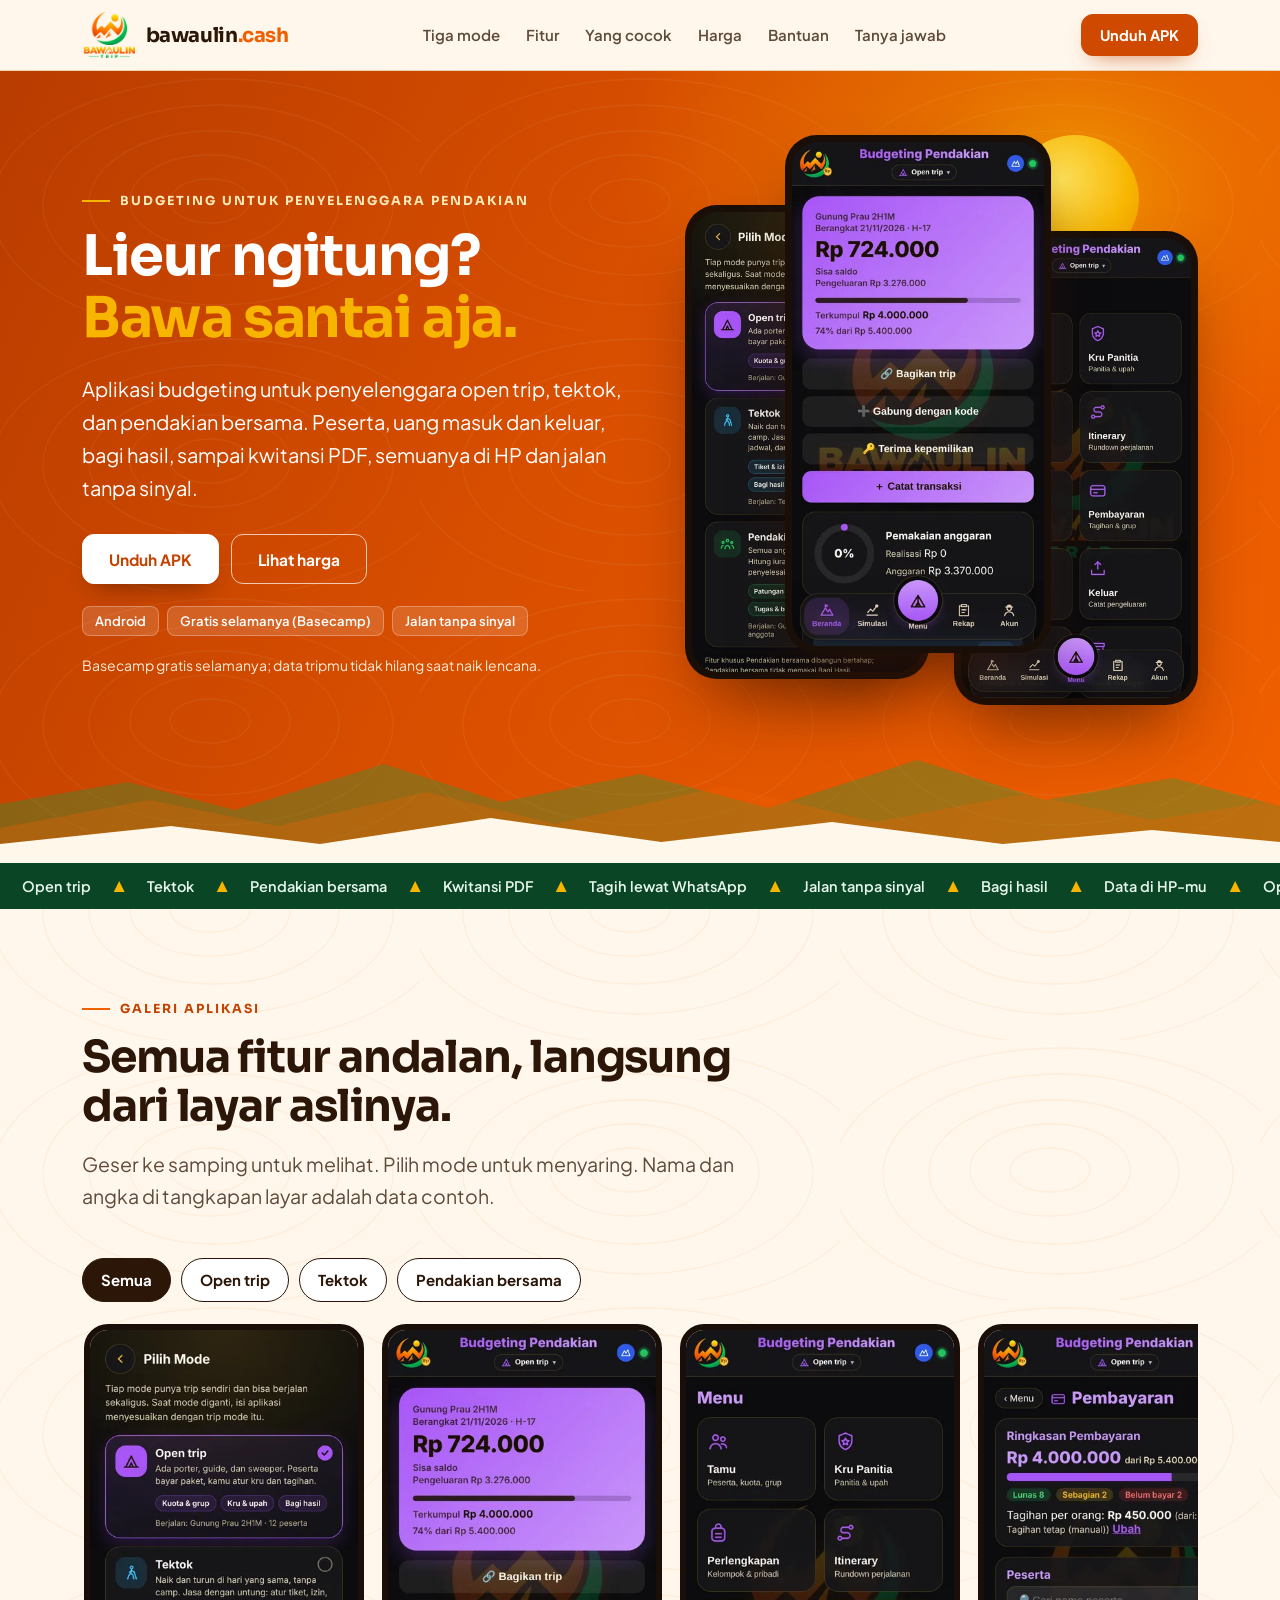
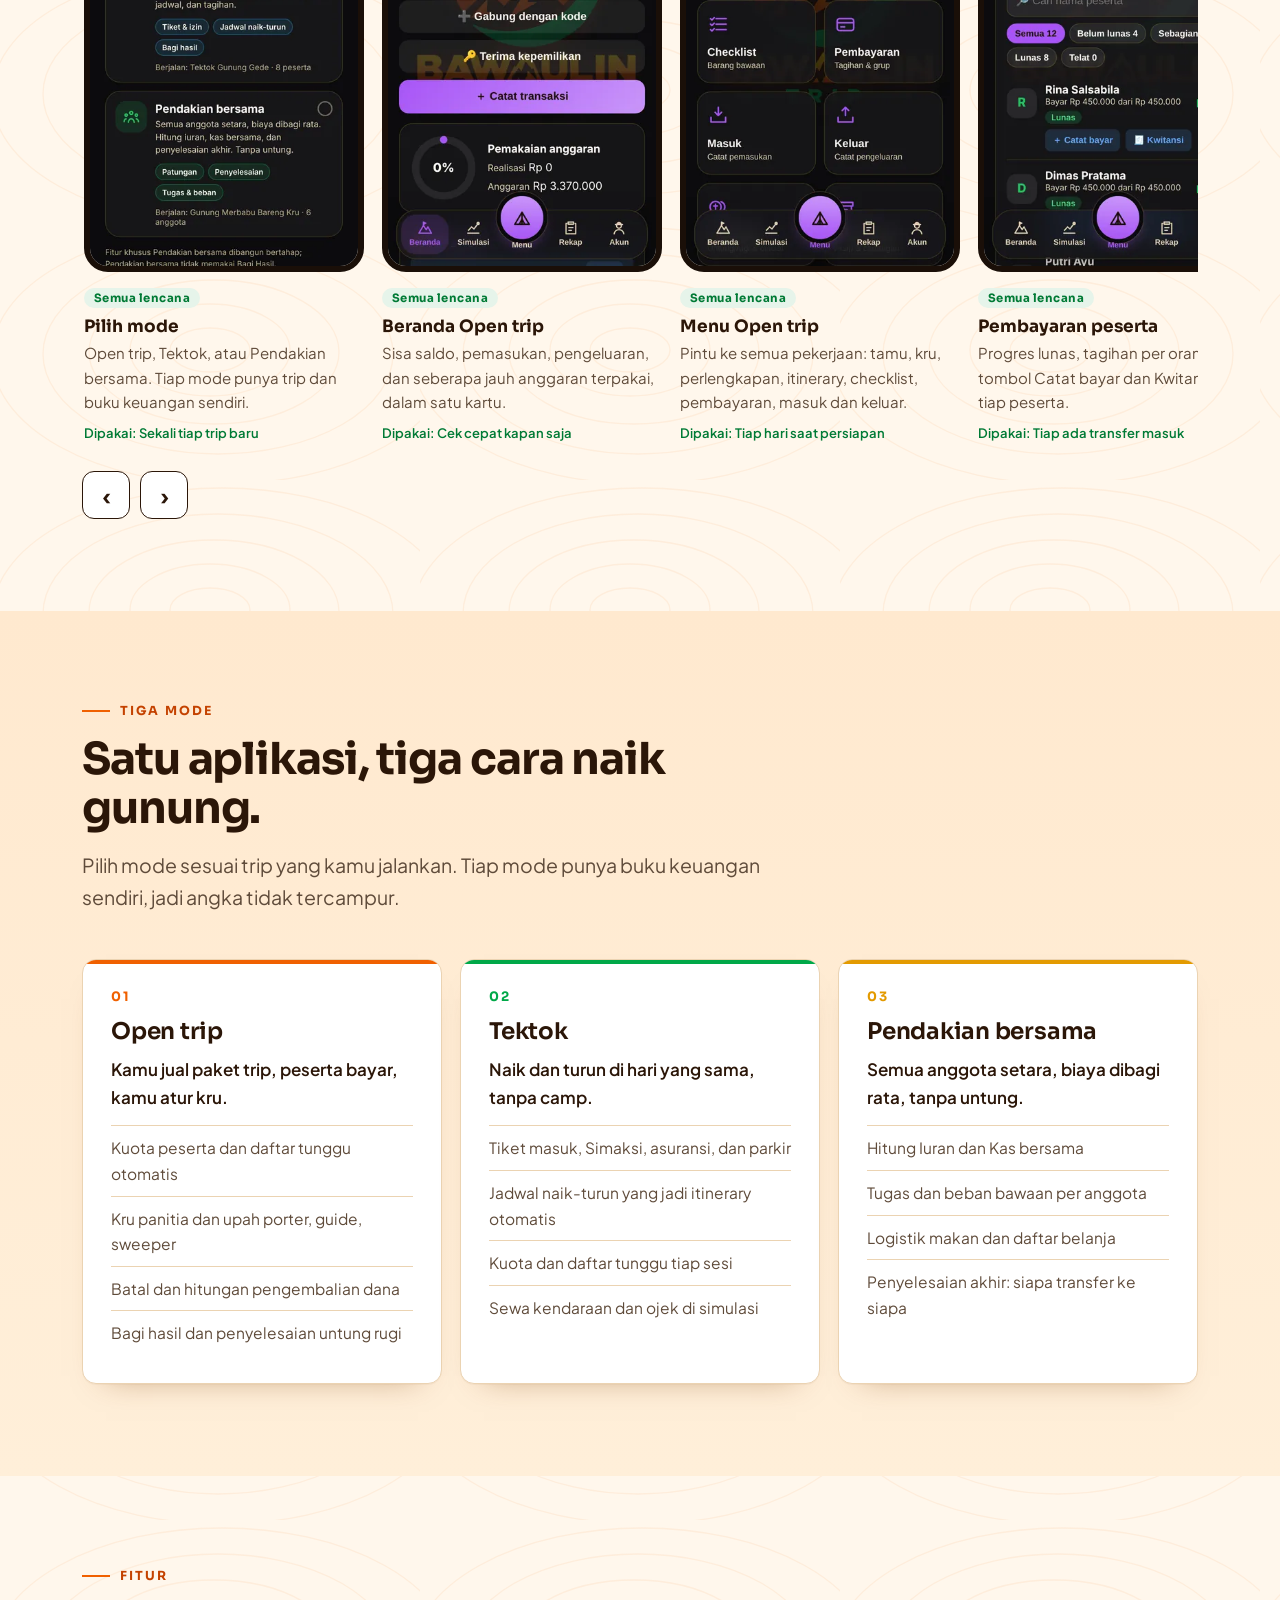
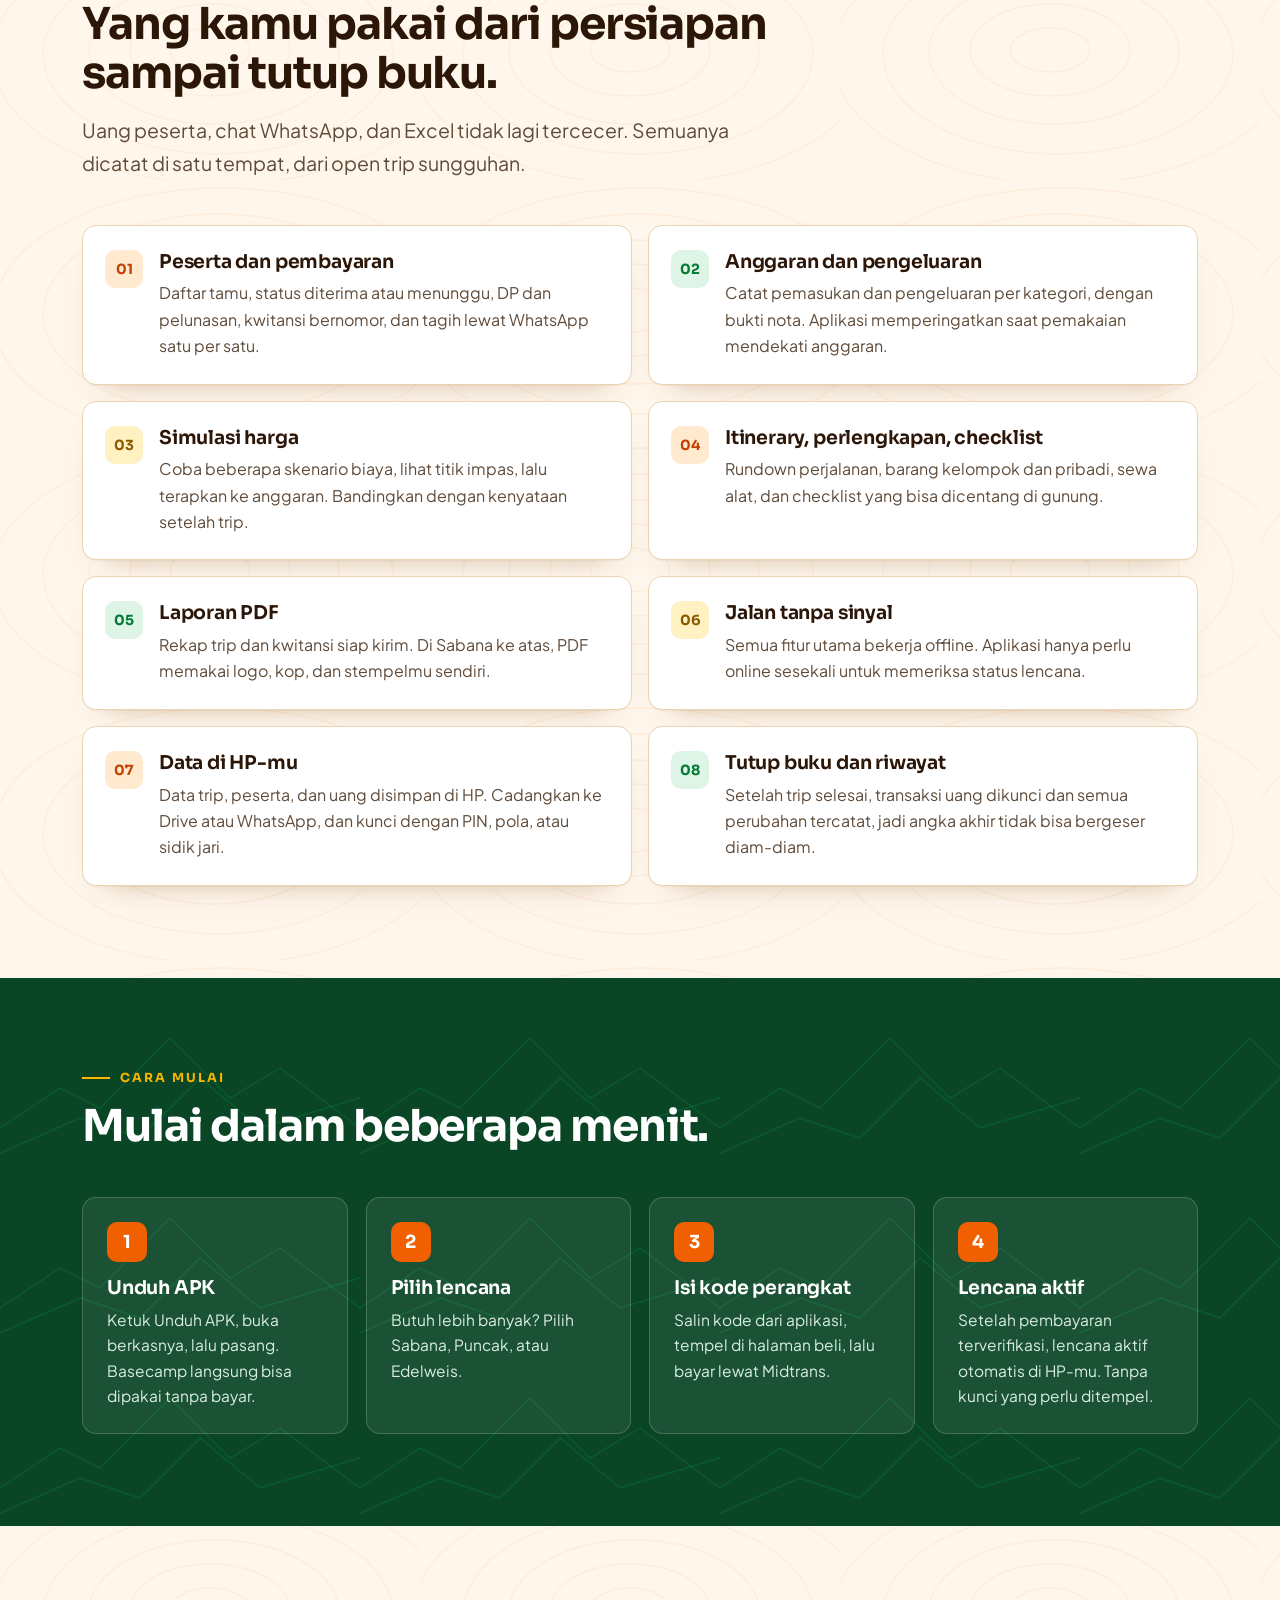
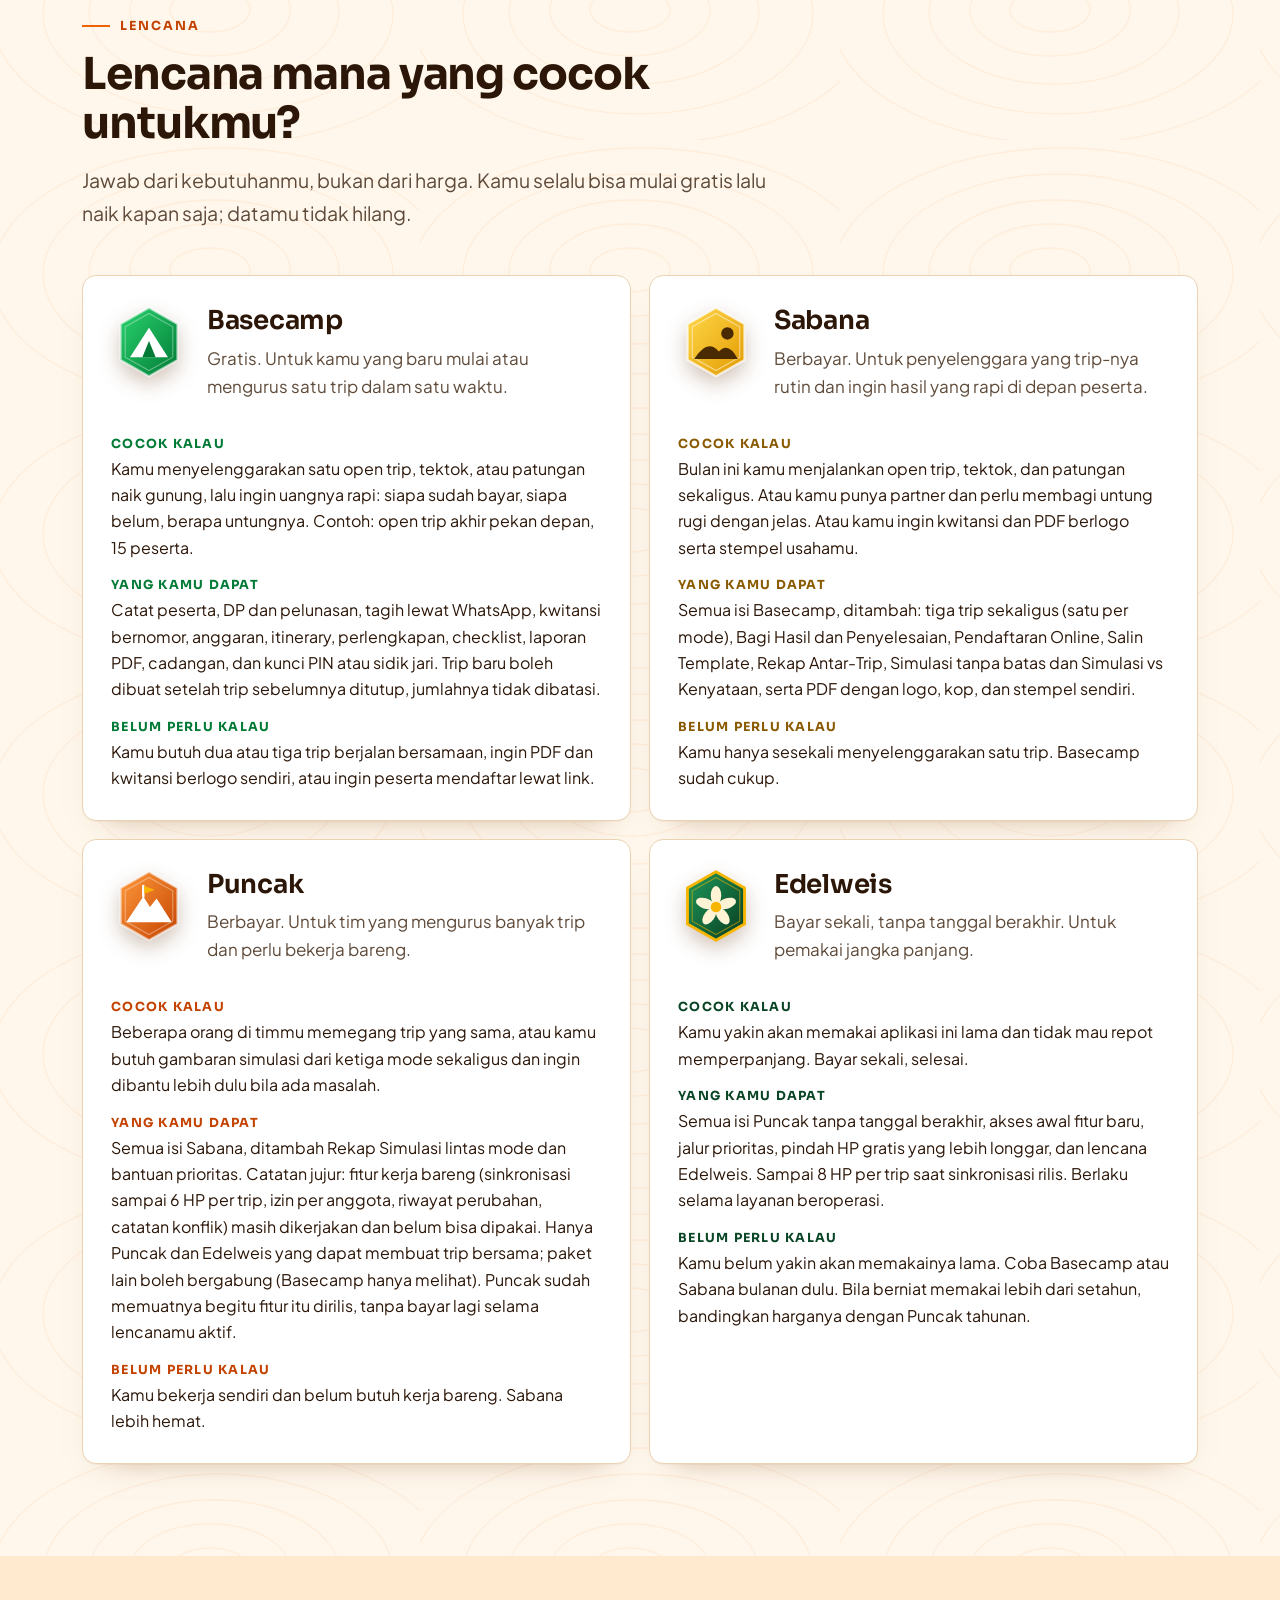
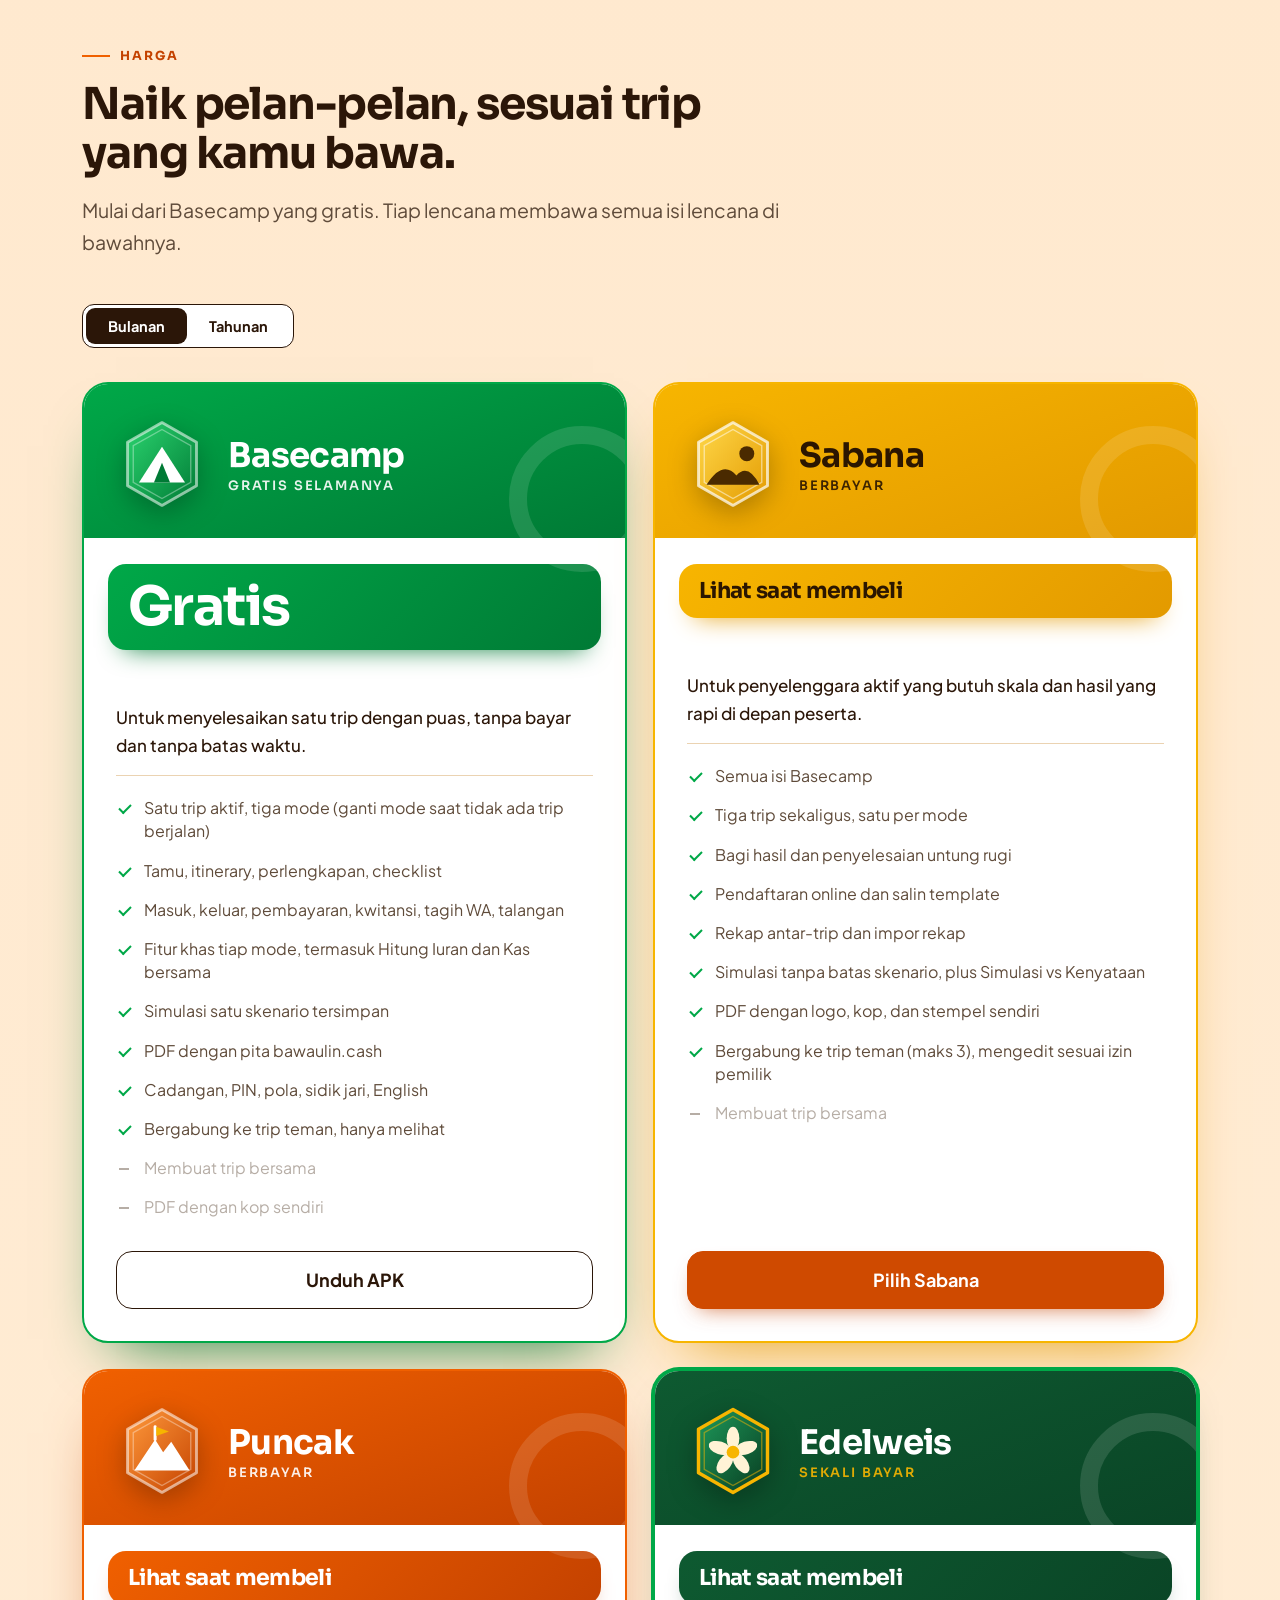
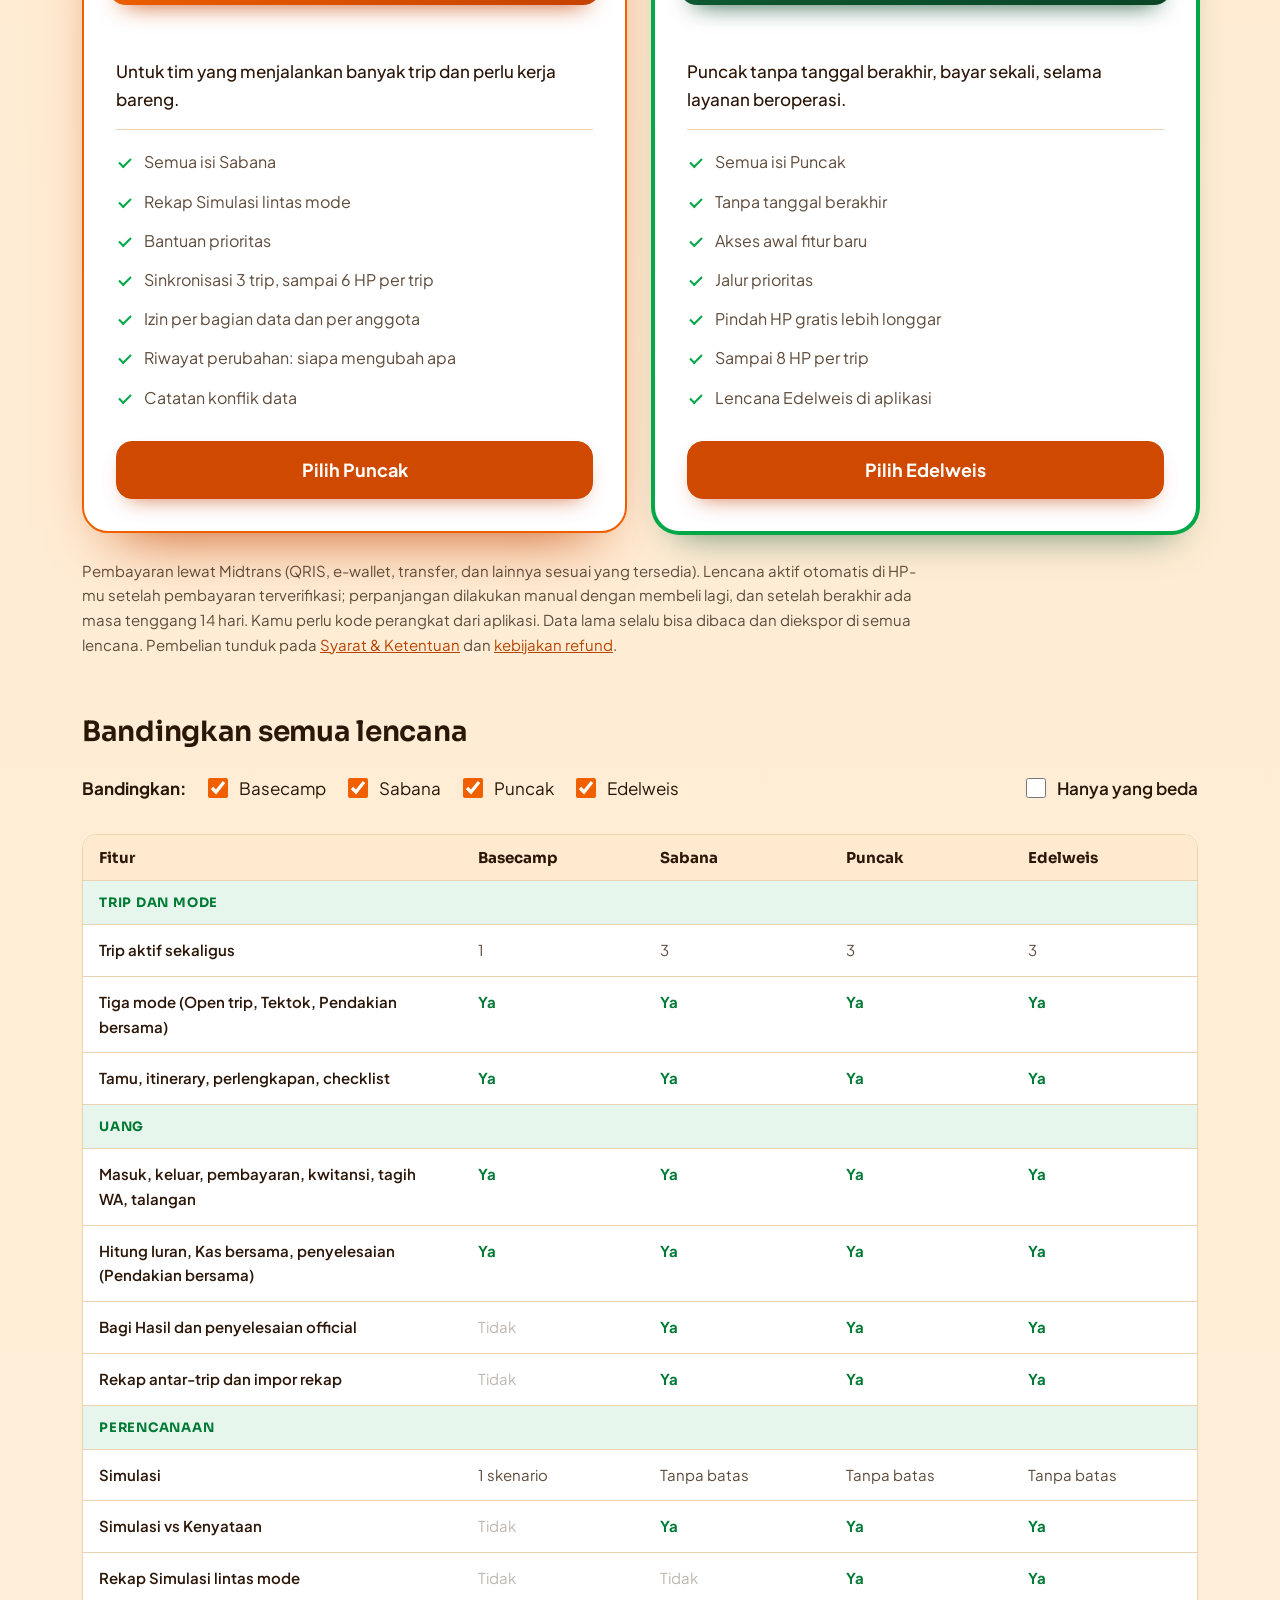
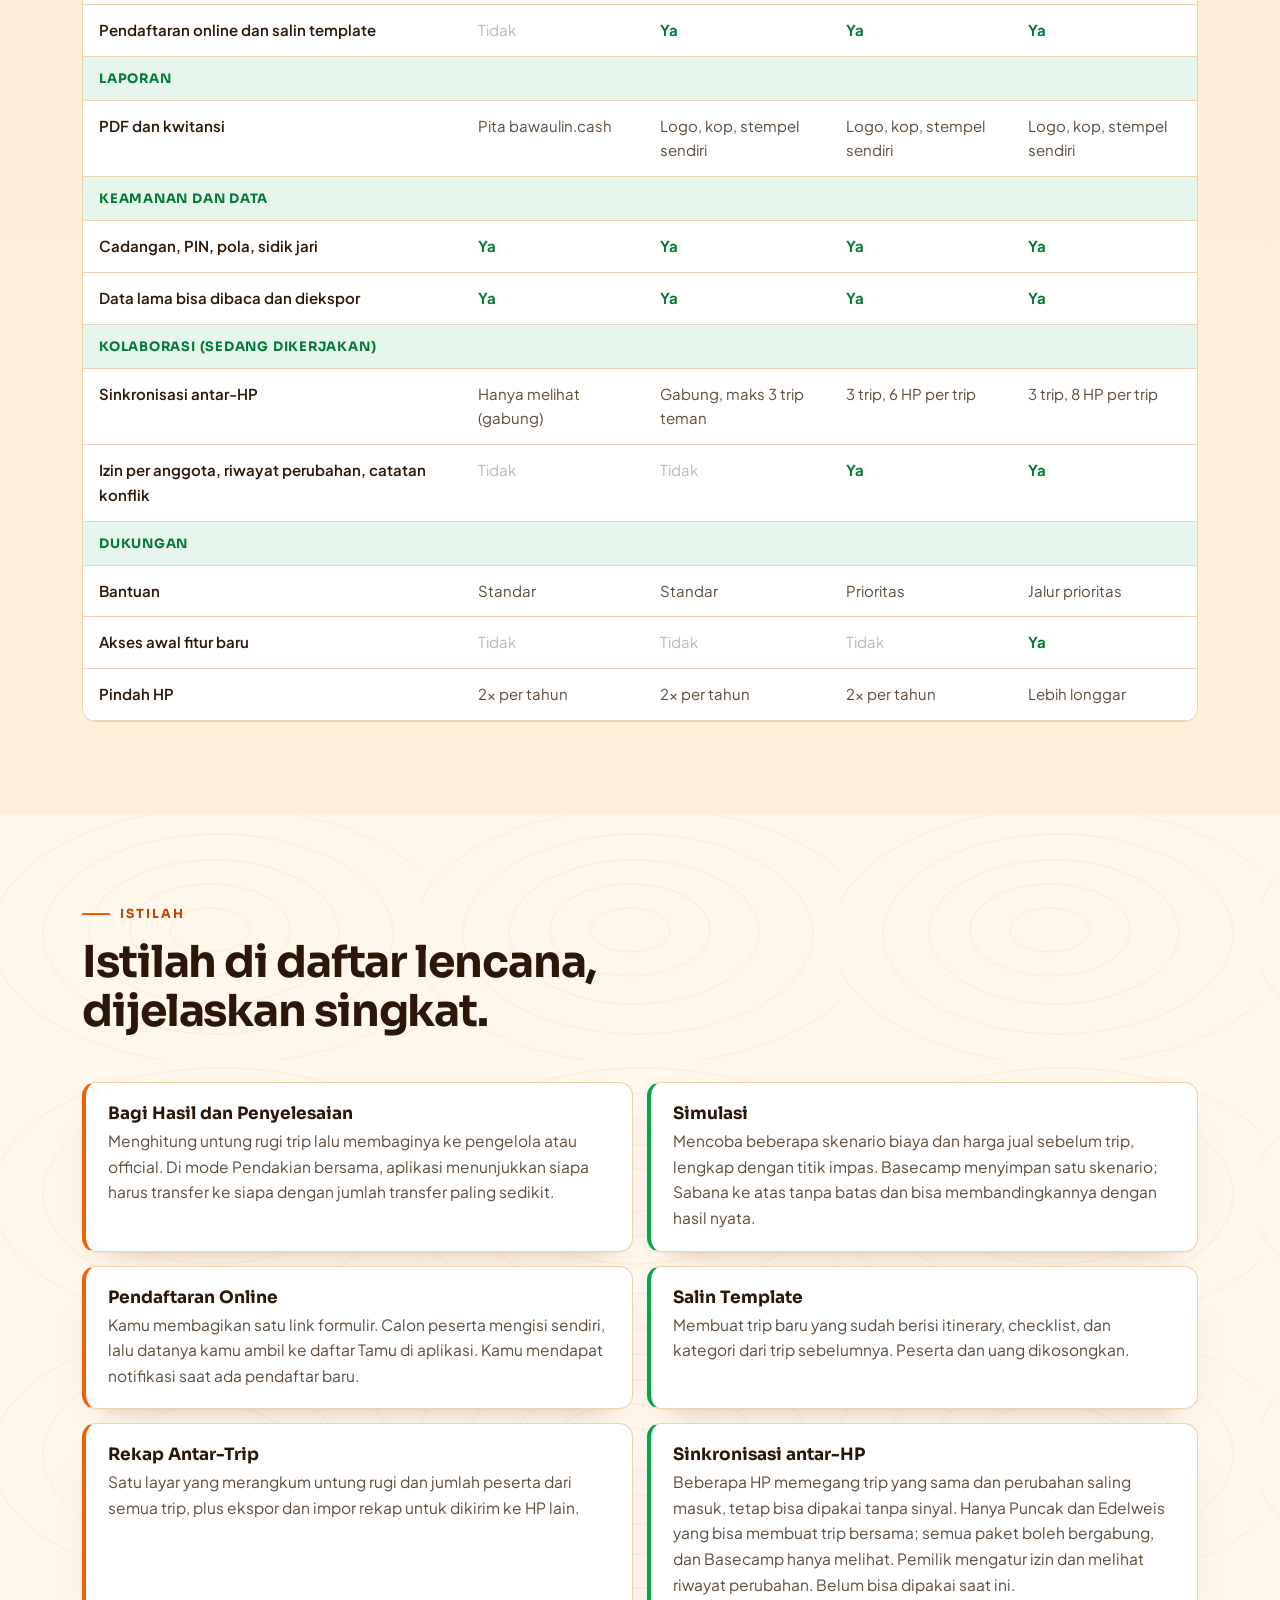
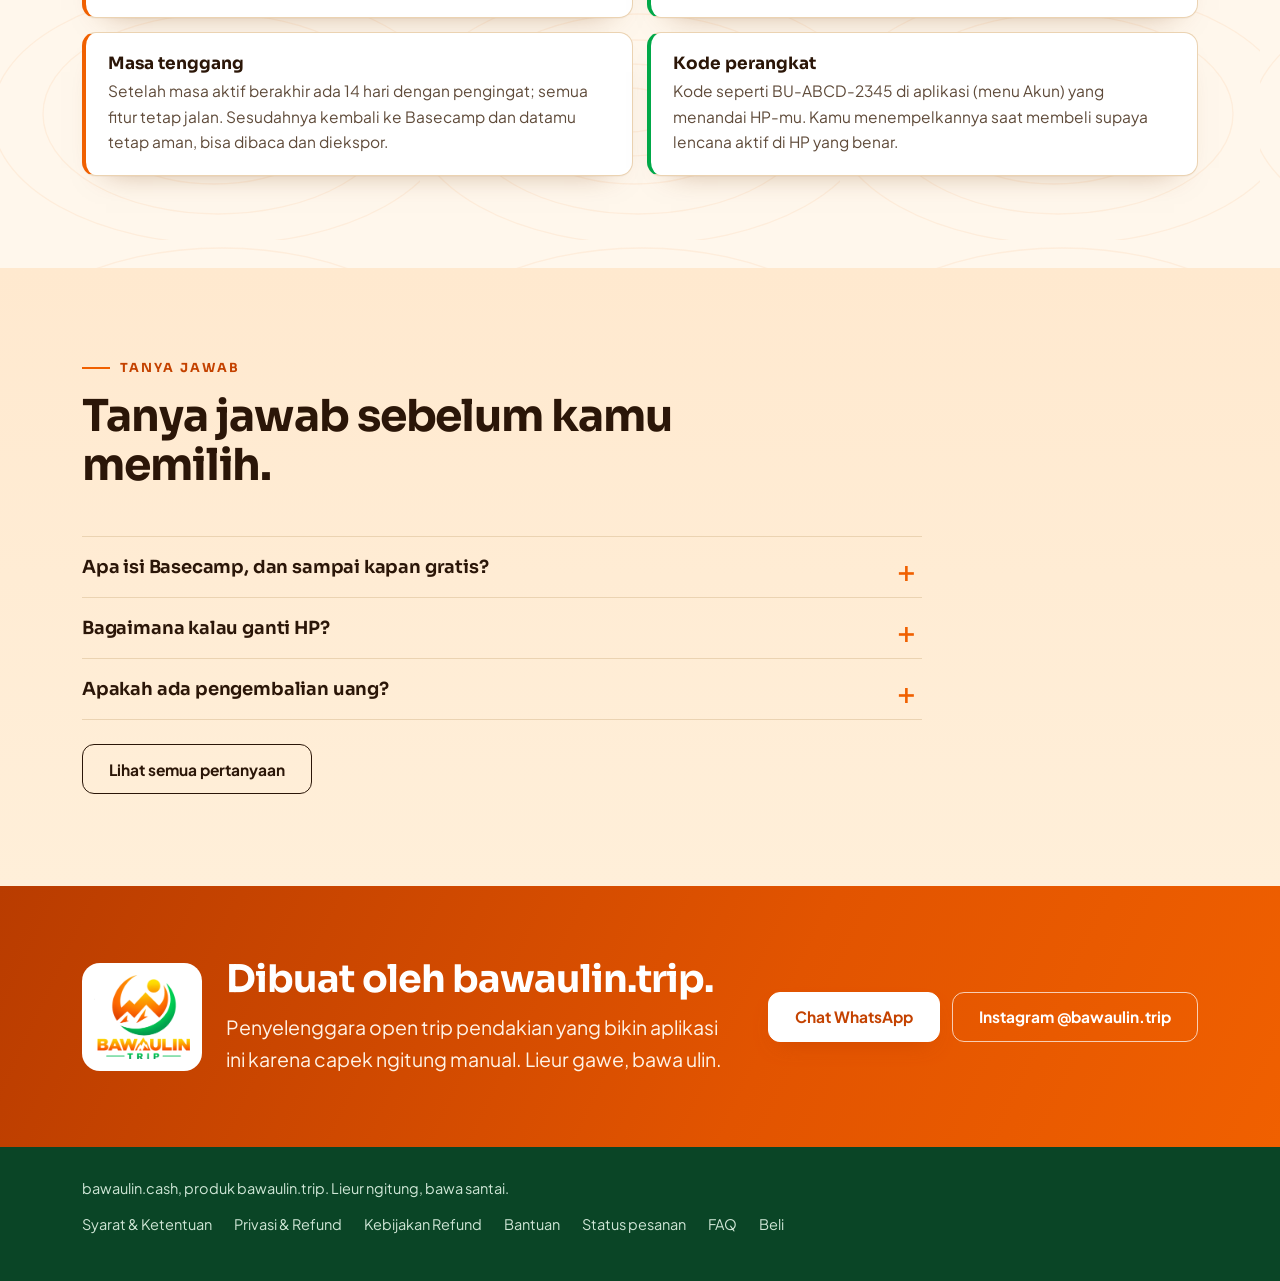
==== commit dcaf5990: "Add files via upload" ====
--- a/index.html
+++ b/index.html
@@ -72,4 +72,4 @@
 var hide=d.checked&&(k<2||r.getAttribute("data-s")==="1");r.hidden=hide;if(!hide){gv++;vis++}});if(gr)gr.hidden=!gv;
 n.textContent=d.checked?(k<2?"Pilih minimal dua lencana untuk melihat perbedaannya.":vis+" fitur yang berbeda antar lencana terpilih."):""}
 [].forEach.call(bx,function(b){b.addEventListener("change",go)});d.addEventListener("change",go);go()})();</script><footer><div class="w"><span>bawaulin.cash, produk bawaulin.trip. Lieur ngitung, bawa santai.</span>
-<nav aria-label="Dokumen"><a href="syarat.html">Syarat &amp; Ketentuan</a><a href="privasi.html">Privasi &amp; Refund</a><a href="bantuan.html">Bantuan</a><a href="status.html">Status pesanan</a><a href="faq.html">FAQ</a><a href="beli.html">Beli</a></nav></div></footer><script src="apk.js" defer></script></body></html>+<nav aria-label="Dokumen"><a href="syarat.html">Syarat &amp; Ketentuan</a><a href="privasi.html">Privasi &amp; Refund</a><a href="refund.html">Kebijakan Refund</a><a href="bantuan.html">Bantuan</a><a href="status.html">Status pesanan</a><a href="faq.html">FAQ</a><a href="beli.html">Beli</a></nav></div></footer><script src="apk.js" defer></script></body></html>
